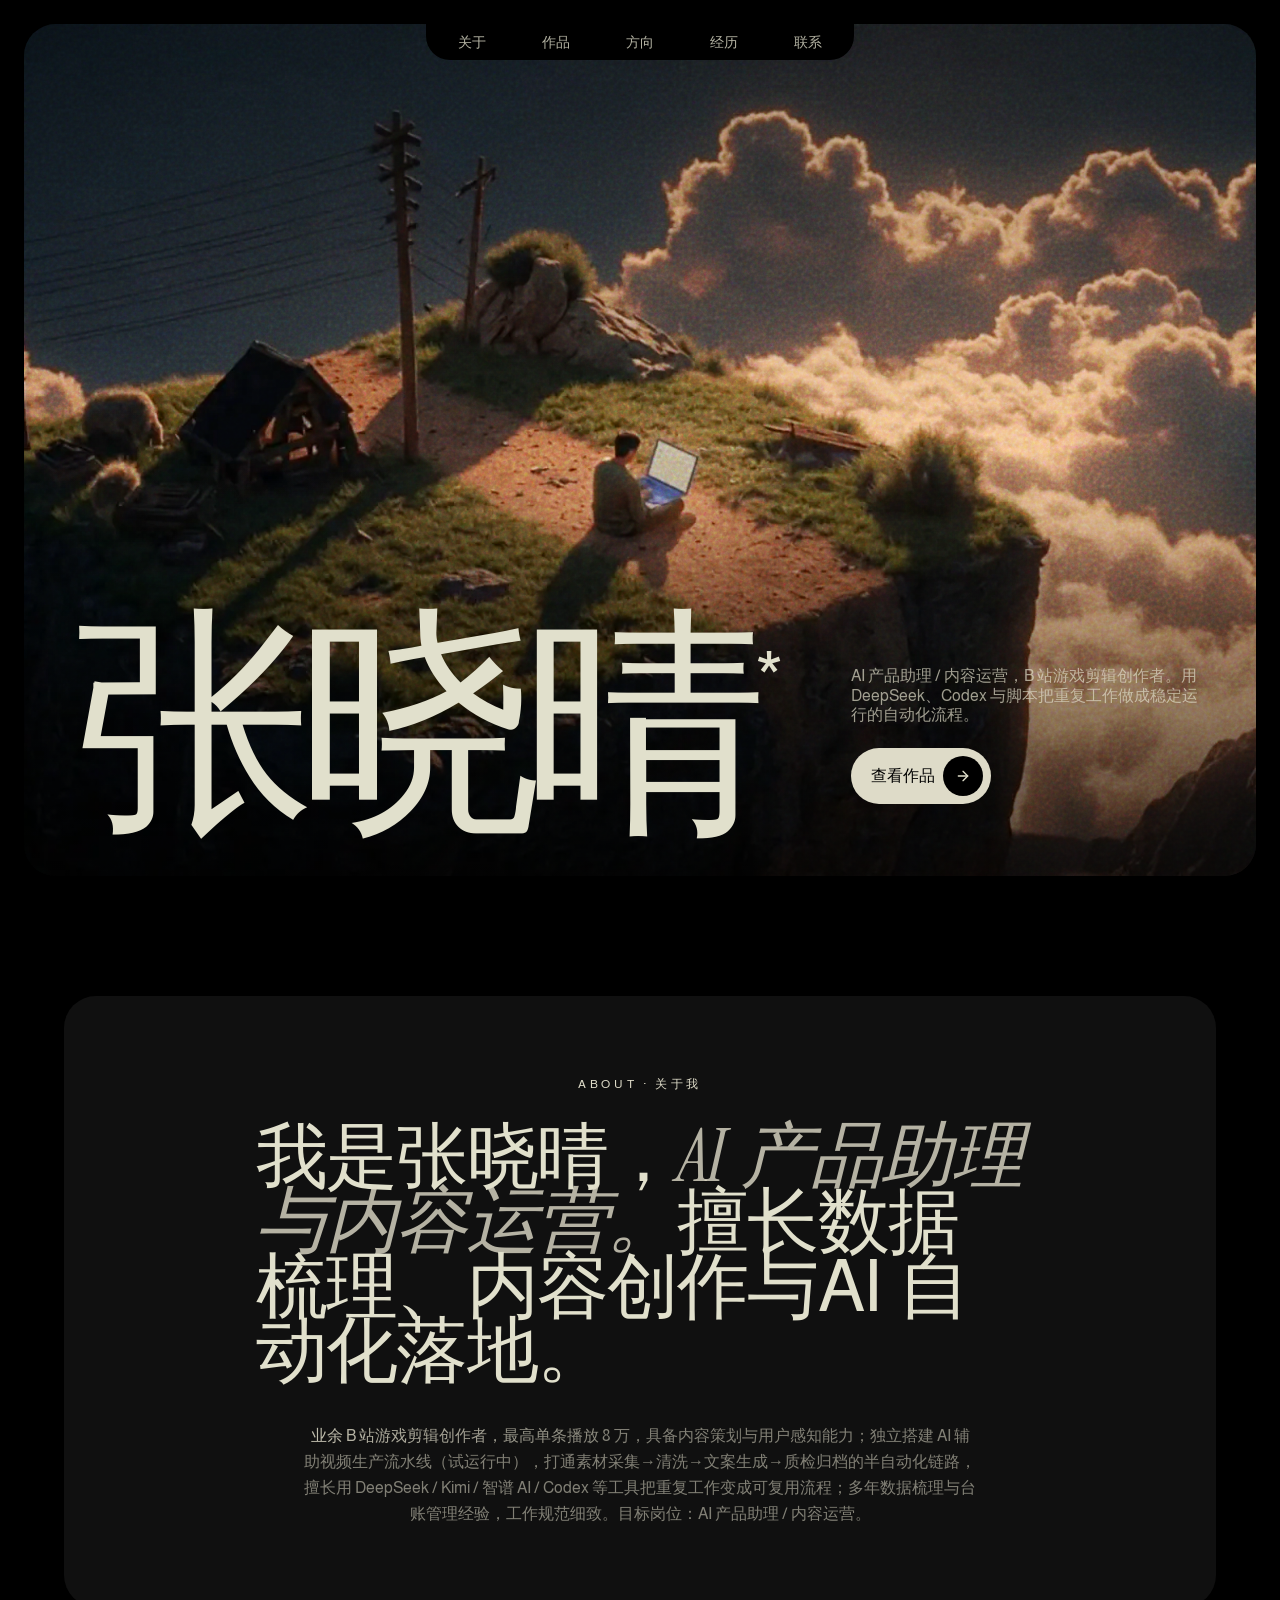
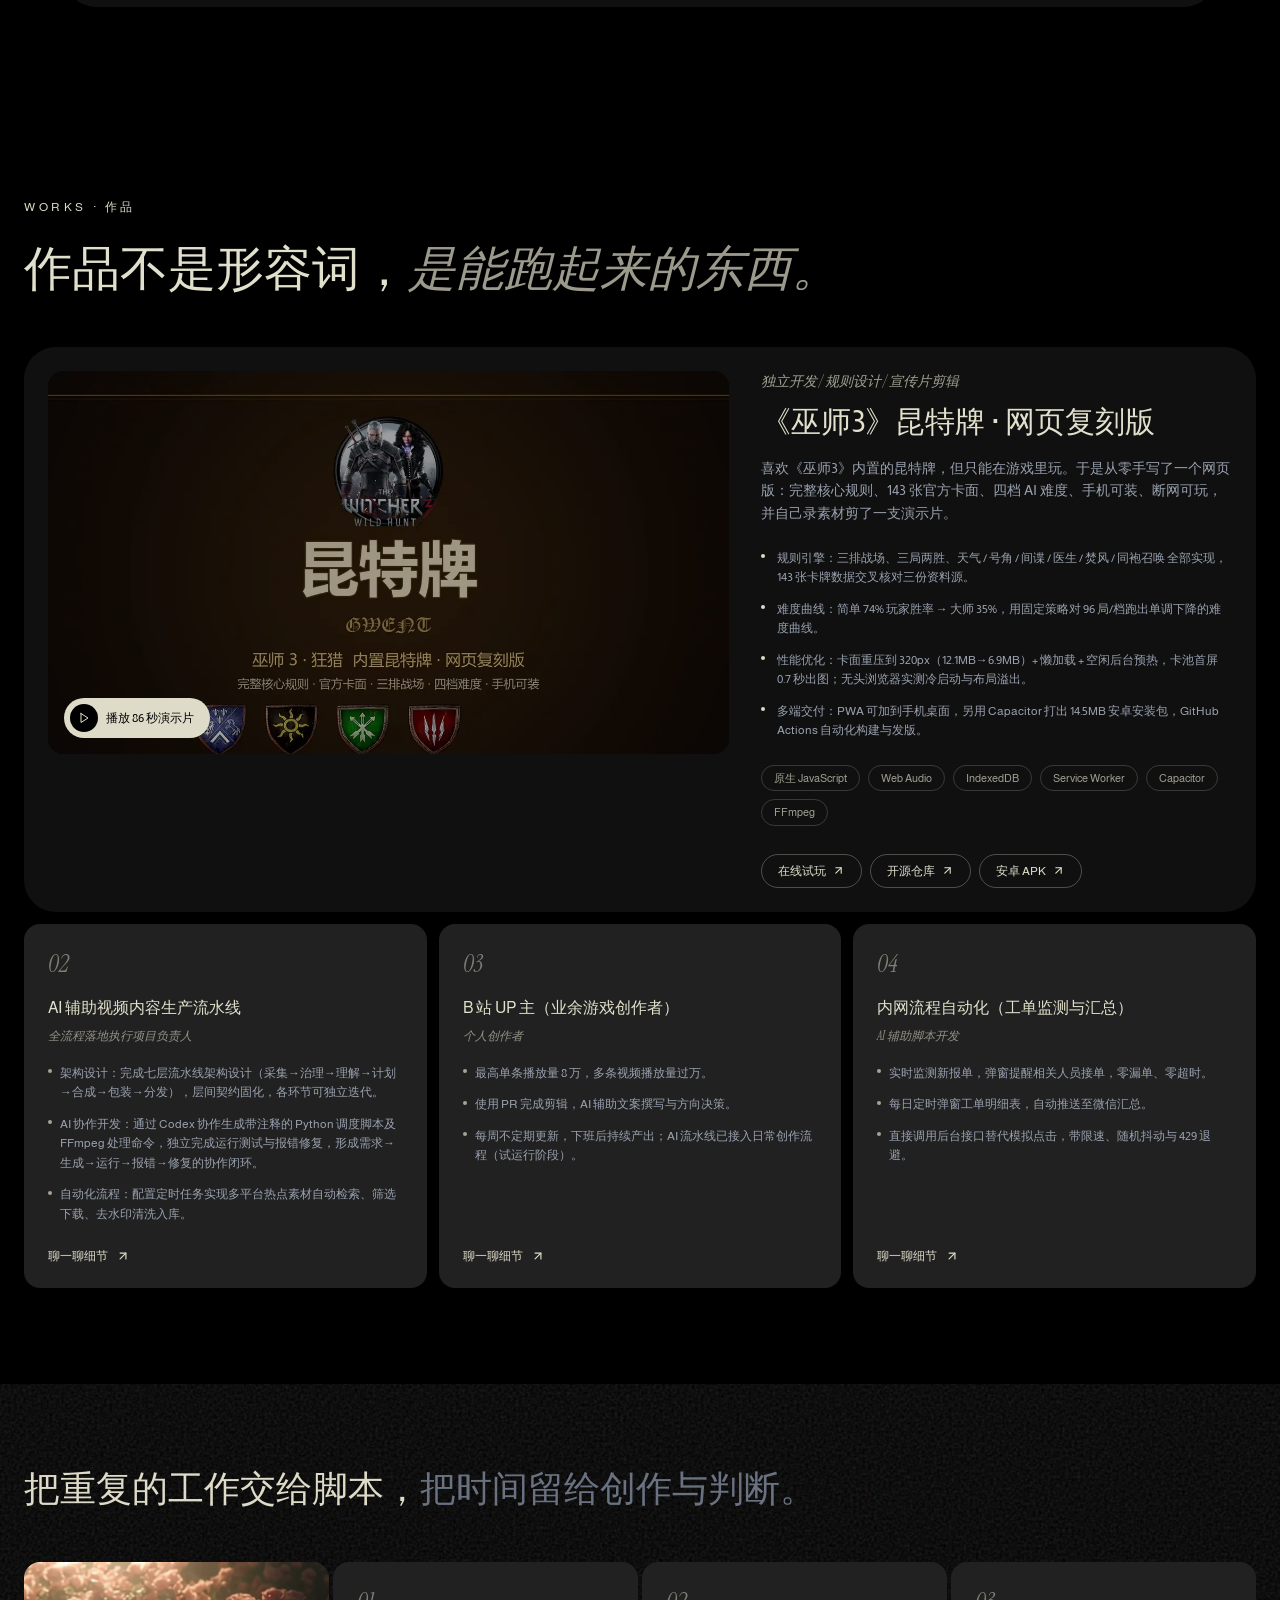
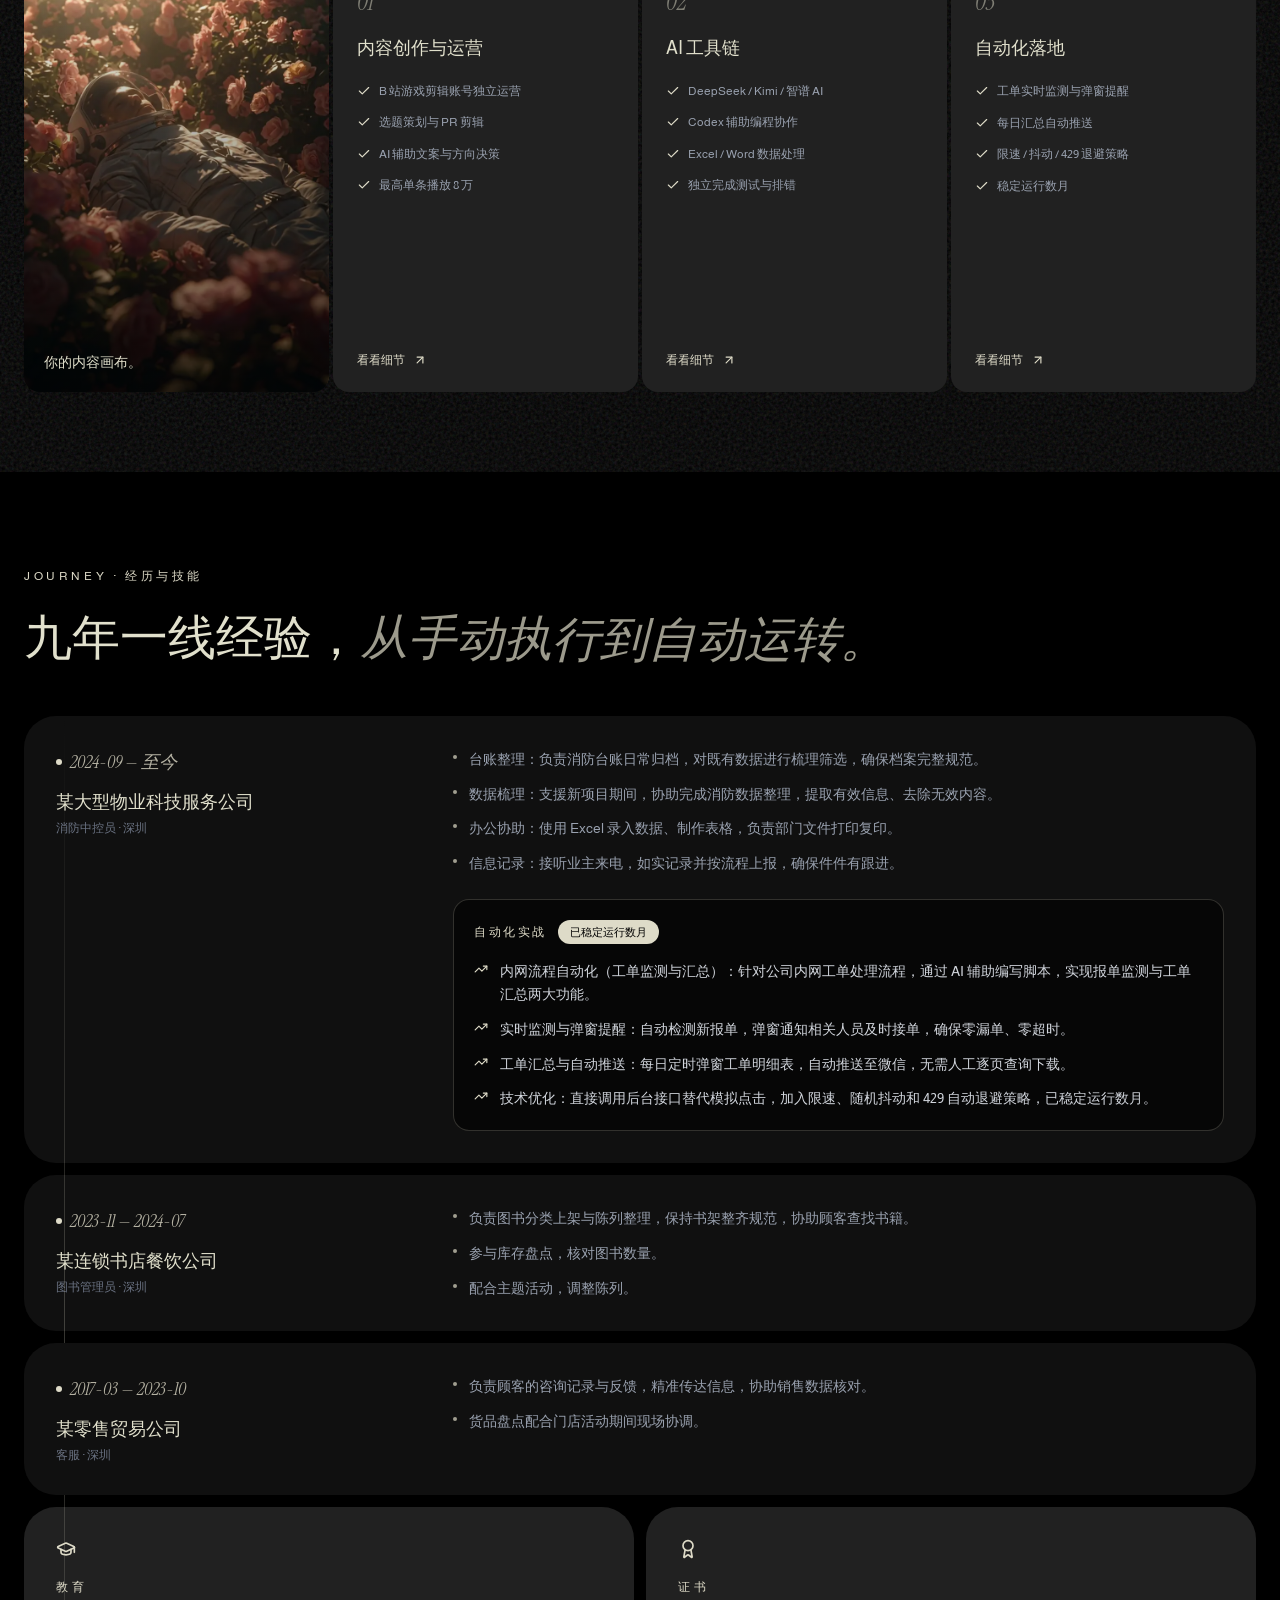
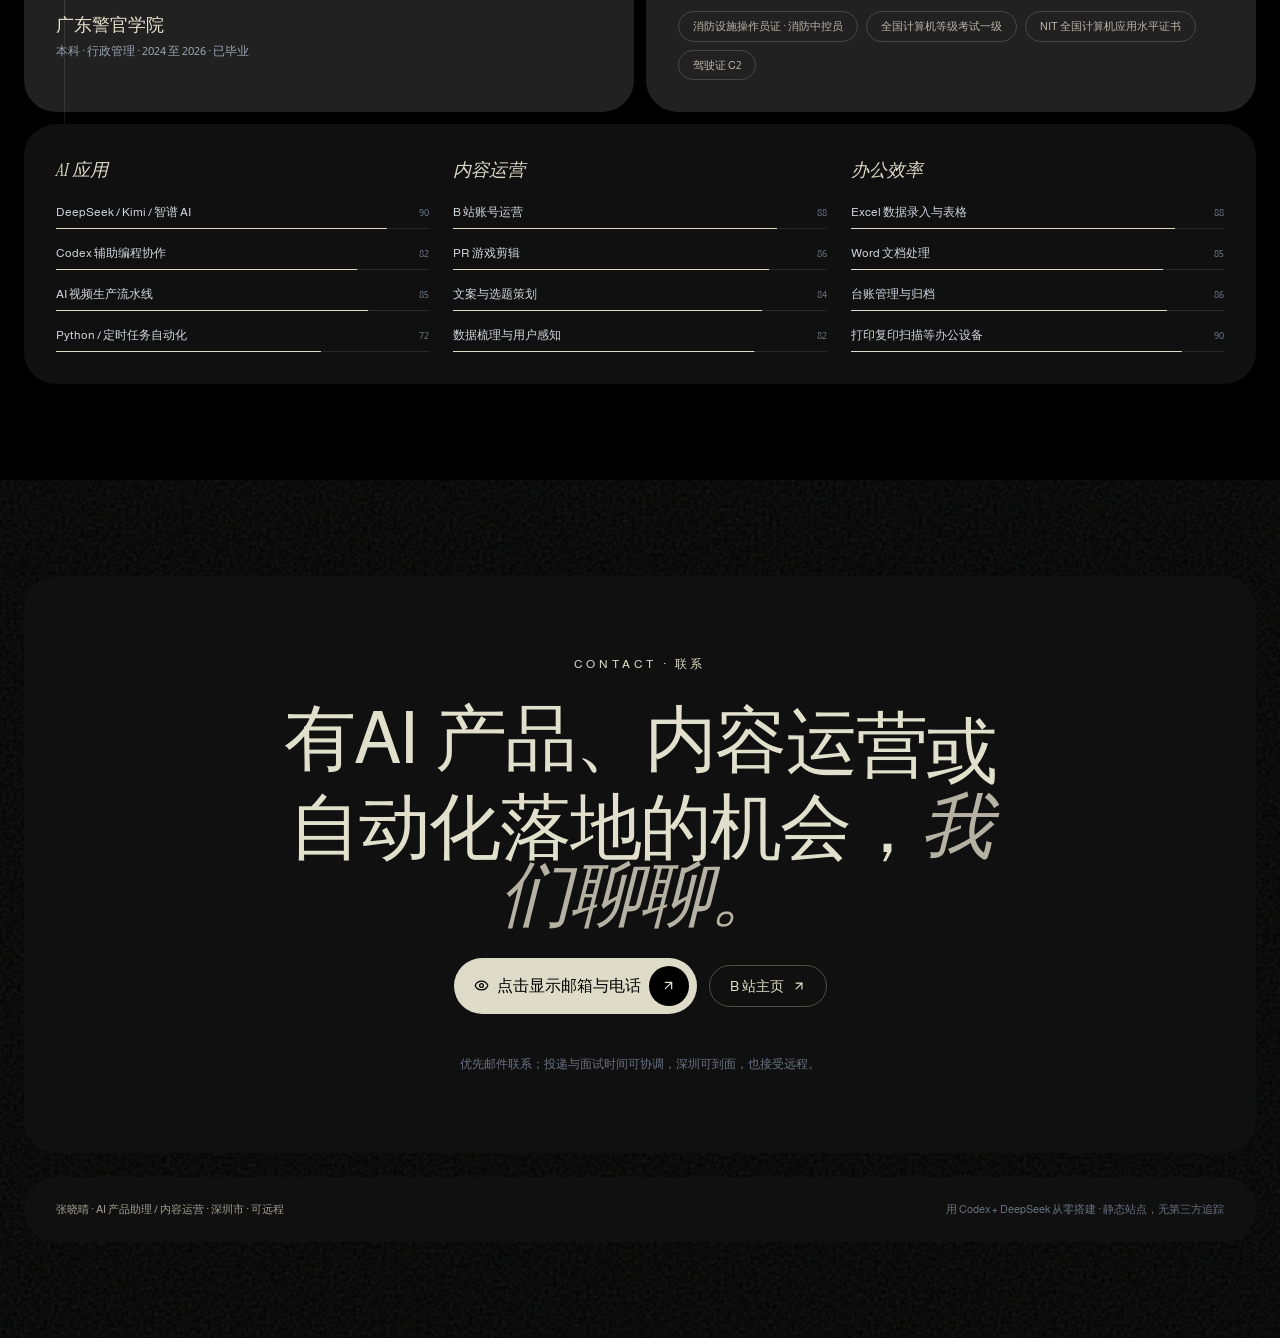
==== index.html @ 00dddd2b "根路径升级为 Prisma 电影感版：本地化压缩视频 + 无障碍与对比度修复（旧作品集版保留在 git 历史，预览版 v4/v5/v6 不变）" ====
<!doctype html>
<html lang="zh-CN">
  <head>
    <meta charset="UTF-8" />
    <meta name="viewport" content="width=device-width, initial-scale=1.0" />
    <title>张晓晴 · AI 产品助理 / 内容运营 · 动态简历</title>
    <meta
      name="description"
      content="张晓晴，AI 产品助理 / 内容运营，B 站游戏剪辑创作者，独立搭建 AI 辅助内容生产流水线，有内网工单自动化实战经验。"
    />
    <meta name="theme-color" content="#000000" />
    <link rel="icon" type="image/svg+xml" href="./favicon.svg" />
    <script type="module" crossorigin src="./assets/index-DIJLS6dx.js"></script>
    <link rel="stylesheet" crossorigin href="./assets/index-BYVFfTJw.css">
  </head>
  <body>
    <div id="root"></div>
  </body>
</html>
---- assets/index-BYVFfTJw.css ----
/*! tailwindcss v4.3.3 | MIT License | https://tailwindcss.com */
@layer properties{@supports (((-webkit-hyphens:none)) and (not (margin-trim:inline))) or ((-moz-orient:inline) and (not (color:rgb(from red r g b)))){*,:before,:after,::backdrop{--tw-translate-x:0;--tw-translate-y:0;--tw-translate-z:0;--tw-rotate-x:initial;--tw-rotate-y:initial;--tw-rotate-z:initial;--tw-skew-x:initial;--tw-skew-y:initial;--tw-space-y-reverse:0;--tw-border-style:solid;--tw-gradient-position:initial;--tw-gradient-from:#0000;--tw-gradient-via:#0000;--tw-gradient-to:#0000;--tw-gradient-stops:initial;--tw-gradient-via-stops:initial;--tw-gradient-from-position:0%;--tw-gradient-via-position:50%;--tw-gradient-to-position:100%;--tw-leading:initial;--tw-font-weight:initial;--tw-tracking:initial;--tw-shadow:0 0 #0000;--tw-shadow-color:initial;--tw-shadow-alpha:100%;--tw-inset-shadow:0 0 #0000;--tw-inset-shadow-color:initial;--tw-inset-shadow-alpha:100%;--tw-ring-color:initial;--tw-ring-shadow:0 0 #0000;--tw-inset-ring-color:initial;--tw-inset-ring-shadow:0 0 #0000;--tw-ring-inset:initial;--tw-ring-offset-width:0px;--tw-ring-offset-color:#fff;--tw-ring-offset-shadow:0 0 #0000;--tw-blur:initial;--tw-brightness:initial;--tw-contrast:initial;--tw-grayscale:initial;--tw-hue-rotate:initial;--tw-invert:initial;--tw-opacity:initial;--tw-saturate:initial;--tw-sepia:initial;--tw-drop-shadow:initial;--tw-drop-shadow-color:initial;--tw-drop-shadow-alpha:100%;--tw-drop-shadow-size:initial;--tw-backdrop-blur:initial;--tw-backdrop-brightness:initial;--tw-backdrop-contrast:initial;--tw-backdrop-grayscale:initial;--tw-backdrop-hue-rotate:initial;--tw-backdrop-invert:initial;--tw-backdrop-opacity:initial;--tw-backdrop-saturate:initial;--tw-backdrop-sepia:initial;--tw-duration:initial;--tw-ease:initial;--tw-scale-x:1;--tw-scale-y:1;--tw-scale-z:1}}}@layer theme{:root,:host{--font-sans:-apple-system, BlinkMacSystemFont, "Segoe UI", Roboto, "Helvetica Neue", "Noto Sans", Arial, sans-serif, "Apple Color Emoji", "Segoe UI Emoji", "Segoe UI Symbol", "Noto Color Emoji";--font-serif:ui-serif, Georgia, Cambria, "Times New Roman", Times, serif;--font-mono:ui-monospace, SFMono-Regular, Menlo, Monaco, Consolas, "Liberation Mono", "Courier New", monospace;--color-slate-900:oklch(20.8% .042 265.755);--color-gray-100:oklch(96.7% .003 264.542);--color-gray-200:oklch(92.8% .006 264.531);--color-gray-300:oklch(87.2% .01 258.338);--color-gray-400:oklch(70.7% .022 261.325);--color-gray-500:oklch(55.1% .027 264.364);--color-gray-600:oklch(44.6% .03 256.802);--color-gray-700:oklch(37.3% .034 259.733);--color-gray-900:oklch(21% .034 264.665);--color-black:#000;--color-white:#fff;--spacing:.25rem;--container-xs:20rem;--container-md:28rem;--container-xl:36rem;--container-2xl:42rem;--container-3xl:48rem;--container-4xl:56rem;--container-6xl:72rem;--container-7xl:80rem;--text-xs:.75rem;--text-xs--line-height:calc(1 / .75);--text-sm:.875rem;--text-sm--line-height:calc(1.25 / .875);--text-base:1rem;--text-base--line-height:calc(1.5 / 1);--text-lg:1.125rem;--text-lg--line-height:calc(1.75 / 1.125);--text-xl:1.25rem;--text-xl--line-height:calc(1.75 / 1.25);--text-2xl:1.5rem;--text-2xl--line-height:calc(2 / 1.5);--text-3xl:1.875rem;--text-3xl--line-height:calc(2.25 / 1.875);--text-4xl:2.25rem;--text-4xl--line-height:calc(2.5 / 2.25);--text-5xl:3rem;--text-5xl--line-height:1;--text-6xl:3.75rem;--text-6xl--line-height:1;--text-7xl:4.5rem;--text-7xl--line-height:1;--font-weight-normal:400;--font-weight-medium:500;--font-weight-semibold:600;--font-weight-bold:700;--tracking-tight:-.025em;--tracking-wide:.025em;--leading-tight:1.25;--leading-snug:1.375;--leading-relaxed:1.625;--radius-2xl:1rem;--radius-3xl:1.5rem;--ease-in:cubic-bezier(.4, 0, 1, 1);--ease-out:cubic-bezier(0, 0, .2, 1);--ease-in-out:cubic-bezier(.4, 0, .2, 1);--aspect-video:16 / 9;--default-transition-duration:.15s;--default-transition-timing-function:cubic-bezier(.4, 0, .2, 1);--default-font-family:var(--font-sans);--default-mono-font-family:var(--font-mono)}}@layer base{*,:after,:before,::backdrop{box-sizing:border-box;border:0 solid;margin:0;padding:0}::file-selector-button{box-sizing:border-box;border:0 solid;margin:0;padding:0}html,:host{-webkit-text-size-adjust:100%;tab-size:4;line-height:1.5;font-family:var(--default-font-family,-apple-system, BlinkMacSystemFont, "Segoe UI", Roboto, "Helvetica Neue", "Noto Sans", Arial, sans-serif, "Apple Color Emoji", "Segoe UI Emoji", "Segoe UI Symbol", "Noto Color Emoji");font-feature-settings:var(--default-font-feature-settings,normal);font-variation-settings:var(--default-font-variation-settings,normal);-webkit-tap-highlight-color:transparent}hr{height:0;color:inherit;border-top-width:1px}abbr:where([title]){-webkit-text-decoration:underline dotted;text-decoration:underline dotted}h1,h2,h3,h4,h5,h6{font-size:inherit;font-weight:inherit}a{color:inherit;-webkit-text-decoration:inherit;-webkit-text-decoration:inherit;-webkit-text-decoration:inherit;-webkit-text-decoration:inherit;text-decoration:inherit}b,strong{font-weight:bolder}code,kbd,samp,pre{font-family:var(--default-mono-font-family,ui-monospace, SFMono-Regular, Menlo, Monaco, Consolas, "Liberation Mono", "Courier New", monospace);font-feature-settings:var(--default-mono-font-feature-settings,normal);font-variation-settings:var(--default-mono-font-variation-settings,normal);font-size:1em}small{font-size:80%}sub,sup{vertical-align:baseline;font-size:75%;line-height:0;position:relative}sub{bottom:-.25em}sup{top:-.5em}table{text-indent:0;border-color:inherit;border-collapse:collapse}:-moz-focusring:where(:not(iframe)){outline:auto}progress{vertical-align:baseline}summary{display:list-item}ol,ul,menu{list-style:none}img,svg,video,canvas,audio,iframe,embed,object{vertical-align:middle;display:block}img,video{max-width:100%;height:auto}button,input,select,optgroup,textarea{font:inherit;font-feature-settings:inherit;font-variation-settings:inherit;letter-spacing:inherit;color:inherit;opacity:1;background-color:#0000;border-radius:0}::file-selector-button{font:inherit;font-feature-settings:inherit;font-variation-settings:inherit;letter-spacing:inherit;color:inherit;opacity:1;background-color:#0000;border-radius:0}:where(select:is([multiple],[size])) optgroup{font-weight:bolder}:where(select:is([multiple],[size])) optgroup option{padding-inline-start:20px}::file-selector-button{margin-inline-end:4px}::placeholder{opacity:1}@supports (not ((-webkit-appearance:-apple-pay-button))) or (contain-intrinsic-size:1px){::placeholder{color:currentColor}@supports (color:color-mix(in lab, red, red)){::placeholder{color:color-mix(in oklab, currentcolor 50%, transparent)}}}textarea{resize:vertical}::-webkit-search-decoration{-webkit-appearance:none}::-webkit-date-and-time-value{min-height:1lh;text-align:inherit}::-webkit-datetime-edit{display:inline-flex}::-webkit-datetime-edit-fields-wrapper{padding:0}::-webkit-datetime-edit{padding-block:0}::-webkit-datetime-edit-year-field{padding-block:0}::-webkit-datetime-edit-month-field{padding-block:0}::-webkit-datetime-edit-day-field{padding-block:0}::-webkit-datetime-edit-hour-field{padding-block:0}::-webkit-datetime-edit-minute-field{padding-block:0}::-webkit-datetime-edit-second-field{padding-block:0}::-webkit-datetime-edit-millisecond-field{padding-block:0}::-webkit-datetime-edit-meridiem-field{padding-block:0}::-webkit-calendar-picker-indicator{line-height:1}:-moz-ui-invalid{box-shadow:none}button,input:where([type=button],[type=reset],[type=submit]){appearance:button}::file-selector-button{appearance:button}::-webkit-inner-spin-button{height:auto}::-webkit-outer-spin-button{height:auto}[hidden]:where(:not([hidden=until-found])){display:none!important}}@layer components;@layer utilities{.pointer-events-none{pointer-events:none}.visible{visibility:visible}.sr-only{clip-path:inset(50%);white-space:nowrap;border-width:0;width:1px;height:1px;margin:-1px;padding:0;position:absolute;overflow:hidden}.absolute{position:absolute}.fixed{position:fixed}.relative{position:relative}.inset-0{inset:0}.inset-\[-12\%\]{inset:-12%}.top-0{top:0}.top-\[0\.35em\]{top:.35em}.-right-\[0\.22em\]{right:-.22em}.right-0{right:0}.bottom-0{bottom:0}.bottom-4{bottom:calc(var(--spacing) * 4)}.bottom-5{bottom:calc(var(--spacing) * 5)}.bottom-6{bottom:calc(var(--spacing) * 6)}.left-0{left:0}.left-1\/2{left:50%}.left-4{left:calc(var(--spacing) * 4)}.left-5{left:calc(var(--spacing) * 5)}.left-10{left:calc(var(--spacing) * 10)}.z-10{z-index:10}.z-20{z-index:20}.z-50{z-index:50}.mx-3{margin-inline:calc(var(--spacing) * 3)}.mx-auto{margin-inline:auto}.mt-0\.5{margin-top:calc(var(--spacing) * .5)}.mt-1{margin-top:var(--spacing)}.mt-2{margin-top:calc(var(--spacing) * 2)}.mt-3{margin-top:calc(var(--spacing) * 3)}.mt-4{margin-top:calc(var(--spacing) * 4)}.mt-5{margin-top:calc(var(--spacing) * 5)}.mt-6{margin-top:calc(var(--spacing) * 6)}.mt-7{margin-top:calc(var(--spacing) * 7)}.mt-8{margin-top:calc(var(--spacing) * 8)}.mt-10{margin-top:calc(var(--spacing) * 10)}.mt-12{margin-top:calc(var(--spacing) * 12)}.mt-16{margin-top:calc(var(--spacing) * 16)}.mt-\[0\.5em\]{margin-top:.5em}.mt-\[0\.45em\]{margin-top:.45em}.mt-auto{margin-top:auto}.mr-\[0\.24em\]{margin-right:.24em}.mb-3{margin-bottom:calc(var(--spacing) * 3)}.mb-5{margin-bottom:calc(var(--spacing) * 5)}.mb-6{margin-bottom:calc(var(--spacing) * 6)}.mb-8{margin-bottom:calc(var(--spacing) * 8)}.mb-10{margin-bottom:calc(var(--spacing) * 10)}.mb-12{margin-bottom:calc(var(--spacing) * 12)}.mb-16{margin-bottom:calc(var(--spacing) * 16)}.ml-0{margin-left:0}.block{display:block}.contents{display:contents}.flex{display:flex}.grid{display:grid}.hidden{display:none}.inline{display:inline}.inline-block{display:inline-block}.inline-flex{display:inline-flex}.aspect-\[3\/2\]{aspect-ratio:3/2}.aspect-\[329\/246\]{aspect-ratio:329/246}.aspect-\[438\/346\]{aspect-ratio:438/346}.aspect-square{aspect-ratio:1}.aspect-video{aspect-ratio:var(--aspect-video)}.h-1{height:var(--spacing)}.h-1\.5{height:calc(var(--spacing) * 1.5)}.h-5{height:calc(var(--spacing) * 5)}.h-6{height:calc(var(--spacing) * 6)}.h-7{height:calc(var(--spacing) * 7)}.h-9{height:calc(var(--spacing) * 9)}.h-\[20px\]{height:20px}.h-\[124\%\]{height:124%}.h-\[280px\]{height:280px}.h-full{height:100%}.h-px{height:1px}.h-screen{height:100vh}.min-h-\[280px\]{min-height:280px}.min-h-\[640px\]{min-height:640px}.min-h-screen{min-height:100vh}.w-1{width:var(--spacing)}.w-1\.5{width:calc(var(--spacing) * 1.5)}.w-5{width:calc(var(--spacing) * 5)}.w-6{width:calc(var(--spacing) * 6)}.w-7{width:calc(var(--spacing) * 7)}.w-9{width:calc(var(--spacing) * 9)}.w-\[124\%\]{width:124%}.w-fit{width:fit-content}.w-full{width:100%}.w-max{width:max-content}.w-px{width:1px}.max-w-2xl{max-width:var(--container-2xl)}.max-w-3xl{max-width:var(--container-3xl)}.max-w-4xl{max-width:var(--container-4xl)}.max-w-6xl{max-width:var(--container-6xl)}.max-w-7xl{max-width:var(--container-7xl)}.max-w-\[1200px\]{max-width:1200px}.max-w-\[1440px\]{max-width:1440px}.max-w-md{max-width:var(--container-md)}.max-w-xl{max-width:var(--container-xl)}.max-w-xs{max-width:var(--container-xs)}.shrink-0{flex-shrink:0}.-translate-x-1\/2{--tw-translate-x:calc(calc(1 / 2 * 100%) * -1);translate:var(--tw-translate-x) var(--tw-translate-y)}.-rotate-0{rotate:0deg}.-rotate-45{rotate:-45deg}.transform{transform:var(--tw-rotate-x,) var(--tw-rotate-y,) var(--tw-rotate-z,) var(--tw-skew-x,) var(--tw-skew-y,)}.cursor-pointer{cursor:pointer}.resize{resize:both}.grid-cols-1{grid-template-columns:repeat(1,minmax(0,1fr))}.flex-col{flex-direction:column}.flex-wrap{flex-wrap:wrap}.place-items-center{place-items:center}.items-baseline{align-items:baseline}.items-center{align-items:center}.items-end{align-items:flex-end}.items-start{align-items:flex-start}.justify-between{justify-content:space-between}.justify-center{justify-content:center}.justify-end{justify-content:flex-end}.gap-1{gap:var(--spacing)}.gap-1\.5{gap:calc(var(--spacing) * 1.5)}.gap-2{gap:calc(var(--spacing) * 2)}.gap-3{gap:calc(var(--spacing) * 3)}.gap-4{gap:calc(var(--spacing) * 4)}.gap-5{gap:calc(var(--spacing) * 5)}.gap-6{gap:calc(var(--spacing) * 6)}.gap-8{gap:calc(var(--spacing) * 8)}.gap-16{gap:calc(var(--spacing) * 16)}:where(.space-y-2>:not(:last-child)){--tw-space-y-reverse:0;margin-block-start:calc(calc(var(--spacing) * 2) * var(--tw-space-y-reverse));margin-block-end:calc(calc(var(--spacing) * 2) * calc(1 - var(--tw-space-y-reverse)))}:where(.space-y-3>:not(:last-child)){--tw-space-y-reverse:0;margin-block-start:calc(calc(var(--spacing) * 3) * var(--tw-space-y-reverse));margin-block-end:calc(calc(var(--spacing) * 3) * calc(1 - var(--tw-space-y-reverse)))}:where(.space-y-4>:not(:last-child)){--tw-space-y-reverse:0;margin-block-start:calc(calc(var(--spacing) * 4) * var(--tw-space-y-reverse));margin-block-end:calc(calc(var(--spacing) * 4) * calc(1 - var(--tw-space-y-reverse)))}.overflow-hidden{overflow:hidden}.rounded{border-radius:.25rem}.rounded-2xl{border-radius:var(--radius-2xl)}.rounded-\[2rem\]{border-radius:2rem}.rounded-\[4px\]{border-radius:4px}.rounded-\[40px\]{border-radius:40px}.rounded-full{border-radius:2147483647px}.rounded-b-2xl{border-bottom-right-radius:var(--radius-2xl);border-bottom-left-radius:var(--radius-2xl)}.border{border-style:var(--tw-border-style);border-width:1px}.border-t{border-top-style:var(--tw-border-style);border-top-width:1px}.border-\[\#DEDBC8\]\/20{border-color:oklab(88.8652% -.00426707 .0253293/.2)}.border-\[\#DEDBC8\]\/30{border-color:oklab(88.8652% -.00426707 .0253293/.3)}.border-gray-200{border-color:var(--color-gray-200)}.border-gray-300{border-color:var(--color-gray-300)}.bg-\[\#1a1d2e\]{background-color:#1a1d2e}.bg-\[\#6b6b6b\]{background-color:#6b6b6b}.bg-\[\#051A24\]{background-color:#051a24}.bg-\[\#101010\]{background-color:#101010}.bg-\[\#212121\]{background-color:#212121}.bg-\[\#DEDBC8\]{background-color:#dedbc8}.bg-\[\#DEDBC8\]\/70{background-color:oklab(88.8652% -.00426707 .0253293/.7)}.bg-\[\#EFEFEF\]{background-color:#efefef}.bg-\[\#F1F5F7\]{background-color:#f1f5f7}.bg-\[\#F5F5F5\]{background-color:#f5f5f5}.bg-\[\#F26522\]{background-color:#f26522}.bg-black{background-color:var(--color-black)}.bg-black\/35{background-color:#00000059}@supports (color:color-mix(in lab, red, red)){.bg-black\/35{background-color:color-mix(in oklab, var(--color-black) 35%, transparent)}}.bg-black\/60{background-color:#0009}@supports (color:color-mix(in lab, red, red)){.bg-black\/60{background-color:color-mix(in oklab, var(--color-black) 60%, transparent)}}.bg-gray-100{background-color:var(--color-gray-100)}.bg-gray-900{background-color:var(--color-gray-900)}.bg-white{background-color:var(--color-white)}.bg-white\/10{background-color:#ffffff1a}@supports (color:color-mix(in lab, red, red)){.bg-white\/10{background-color:color-mix(in oklab, var(--color-white) 10%, transparent)}}.bg-white\/90{background-color:#ffffffe6}@supports (color:color-mix(in lab, red, red)){.bg-white\/90{background-color:color-mix(in oklab, var(--color-white) 90%, transparent)}}.bg-gradient-to-b{--tw-gradient-position:to bottom in oklab;background-image:linear-gradient(var(--tw-gradient-stops))}.bg-gradient-to-t{--tw-gradient-position:to top in oklab;background-image:linear-gradient(var(--tw-gradient-stops))}.from-black\/30{--tw-gradient-from:#0000004d}@supports (color:color-mix(in lab, red, red)){.from-black\/30{--tw-gradient-from:color-mix(in oklab, var(--color-black) 30%, transparent)}}.from-black\/30{--tw-gradient-stops:var(--tw-gradient-via-stops,var(--tw-gradient-position), var(--tw-gradient-from) var(--tw-gradient-from-position), var(--tw-gradient-to) var(--tw-gradient-to-position))}.from-black\/70{--tw-gradient-from:#000000b3}@supports (color:color-mix(in lab, red, red)){.from-black\/70{--tw-gradient-from:color-mix(in oklab, var(--color-black) 70%, transparent)}}.from-black\/70{--tw-gradient-stops:var(--tw-gradient-via-stops,var(--tw-gradient-position), var(--tw-gradient-from) var(--tw-gradient-from-position), var(--tw-gradient-to) var(--tw-gradient-to-position))}.from-transparent{--tw-gradient-from:transparent;--tw-gradient-stops:var(--tw-gradient-via-stops,var(--tw-gradient-position), var(--tw-gradient-from) var(--tw-gradient-from-position), var(--tw-gradient-to) var(--tw-gradient-to-position))}.via-\[\#DEDBC8\]\/25{--tw-gradient-via:oklab(88.8652% -.00426707 .0253293/.25);--tw-gradient-via-stops:var(--tw-gradient-position), var(--tw-gradient-from) var(--tw-gradient-from-position), var(--tw-gradient-via) var(--tw-gradient-via-position), var(--tw-gradient-to) var(--tw-gradient-to-position);--tw-gradient-stops:var(--tw-gradient-via-stops)}.via-transparent{--tw-gradient-via:transparent;--tw-gradient-via-stops:var(--tw-gradient-position), var(--tw-gradient-from) var(--tw-gradient-from-position), var(--tw-gradient-via) var(--tw-gradient-via-position), var(--tw-gradient-to) var(--tw-gradient-to-position);--tw-gradient-stops:var(--tw-gradient-via-stops)}.to-black\/60{--tw-gradient-to:#0009}@supports (color:color-mix(in lab, red, red)){.to-black\/60{--tw-gradient-to:color-mix(in oklab, var(--color-black) 60%, transparent)}}.to-black\/60{--tw-gradient-stops:var(--tw-gradient-via-stops,var(--tw-gradient-position), var(--tw-gradient-from) var(--tw-gradient-from-position), var(--tw-gradient-to) var(--tw-gradient-to-position))}.to-transparent{--tw-gradient-to:transparent;--tw-gradient-stops:var(--tw-gradient-via-stops,var(--tw-gradient-position), var(--tw-gradient-from) var(--tw-gradient-from-position), var(--tw-gradient-to) var(--tw-gradient-to-position))}.object-cover{object-fit:cover}.p-2{padding:calc(var(--spacing) * 2)}.p-4{padding:calc(var(--spacing) * 4)}.p-5{padding:calc(var(--spacing) * 5)}.p-6{padding:calc(var(--spacing) * 6)}.p-\[5px\]{padding:5px}.\!px-5{padding-inline:calc(var(--spacing) * 5)!important}.px-1\.5{padding-inline:calc(var(--spacing) * 1.5)}.px-3{padding-inline:calc(var(--spacing) * 3)}.px-3\.5{padding-inline:calc(var(--spacing) * 3.5)}.px-4{padding-inline:calc(var(--spacing) * 4)}.px-5{padding-inline:calc(var(--spacing) * 5)}.px-6{padding-inline:calc(var(--spacing) * 6)}.px-8{padding-inline:calc(var(--spacing) * 8)}.\!py-2{padding-block:calc(var(--spacing) * 2)!important}.py-0\.5{padding-block:calc(var(--spacing) * .5)}.py-1{padding-block:var(--spacing)}.py-1\.5{padding-block:calc(var(--spacing) * 1.5)}.py-2{padding-block:calc(var(--spacing) * 2)}.py-2\.5{padding-block:calc(var(--spacing) * 2.5)}.py-4{padding-block:calc(var(--spacing) * 4)}.py-6{padding-block:calc(var(--spacing) * 6)}.py-12{padding-block:calc(var(--spacing) * 12)}.py-14{padding-block:calc(var(--spacing) * 14)}.py-16{padding-block:calc(var(--spacing) * 16)}.py-24{padding-block:calc(var(--spacing) * 24)}.pt-6{padding-top:calc(var(--spacing) * 6)}.pt-8{padding-top:calc(var(--spacing) * 8)}.pt-16{padding-top:calc(var(--spacing) * 16)}.pr-2{padding-right:calc(var(--spacing) * 2)}.pr-4{padding-right:calc(var(--spacing) * 4)}.pr-8{padding-right:calc(var(--spacing) * 8)}.pb-8{padding-bottom:calc(var(--spacing) * 8)}.pb-10{padding-bottom:calc(var(--spacing) * 10)}.pb-12{padding-bottom:calc(var(--spacing) * 12)}.pb-14{padding-bottom:calc(var(--spacing) * 14)}.pb-16{padding-bottom:calc(var(--spacing) * 16)}.pl-1\.5{padding-left:calc(var(--spacing) * 1.5)}.pl-2{padding-left:calc(var(--spacing) * 2)}.pl-5{padding-left:calc(var(--spacing) * 5)}.pl-8{padding-left:calc(var(--spacing) * 8)}.text-center{text-align:center}.text-left{text-align:left}.font-mono{font-family:var(--font-mono)}.font-serif{font-family:var(--font-serif)}.text-2xl{font-size:var(--text-2xl);line-height:var(--tw-leading,var(--text-2xl--line-height))}.text-3xl{font-size:var(--text-3xl);line-height:var(--tw-leading,var(--text-3xl--line-height))}.text-base{font-size:var(--text-base);line-height:var(--tw-leading,var(--text-base--line-height))}.text-lg{font-size:var(--text-lg);line-height:var(--tw-leading,var(--text-lg--line-height))}.text-sm{font-size:var(--text-sm);line-height:var(--tw-leading,var(--text-sm--line-height))}.text-xl{font-size:var(--text-xl);line-height:var(--tw-leading,var(--text-xl--line-height))}.text-xs{font-size:var(--text-xs);line-height:var(--tw-leading,var(--text-xs--line-height))}.text-\[0\.31em\]{font-size:.31em}.text-\[10px\]{font-size:10px}.text-\[11px\]{font-size:11px}.text-\[13px\]{font-size:13px}.text-\[15px\]{font-size:15px}.text-\[22px\]{font-size:22px}.text-\[26vw\]{font-size:26vw}.text-\[32px\]{font-size:32px}.text-\[48px\]{font-size:48px}.text-\[clamp\(1\.5rem\,4vw\,3\.2rem\)\]{font-size:clamp(1.5rem,4vw,3.2rem)}.text-\[clamp\(1\.75rem\,7vw\,4\.2rem\)\]{font-size:clamp(1.75rem,7vw,4.2rem)}.leading-\[0\.85\]{--tw-leading:.85;line-height:.85}.leading-\[0\.95\]{--tw-leading:.95;line-height:.95}.leading-\[1\.1\]{--tw-leading:1.1;line-height:1.1}.leading-\[1\.2\]{--tw-leading:1.2;line-height:1.2}.leading-\[1\.08\]{--tw-leading:1.08;line-height:1.08}.leading-\[1\.12\]{--tw-leading:1.12;line-height:1.12}.leading-\[1\.65\]{--tw-leading:1.65;line-height:1.65}.leading-\[20px\]{--tw-leading:20px;line-height:20px}.leading-relaxed{--tw-leading:var(--leading-relaxed);line-height:var(--leading-relaxed)}.leading-snug{--tw-leading:var(--leading-snug);line-height:var(--leading-snug)}.leading-tight{--tw-leading:var(--leading-tight);line-height:var(--leading-tight)}.font-bold{--tw-font-weight:var(--font-weight-bold);font-weight:var(--font-weight-bold)}.font-medium{--tw-font-weight:var(--font-weight-medium);font-weight:var(--font-weight-medium)}.font-normal{--tw-font-weight:var(--font-weight-normal);font-weight:var(--font-weight-normal)}.font-semibold{--tw-font-weight:var(--font-weight-semibold);font-weight:var(--font-weight-semibold)}.tracking-\[-0\.02em\]{--tw-tracking:-.02em;letter-spacing:-.02em}.tracking-\[-0\.03em\]{--tw-tracking:-.03em;letter-spacing:-.03em}.tracking-\[-0\.07em\]{--tw-tracking:-.07em;letter-spacing:-.07em}.tracking-\[0\.2em\]{--tw-tracking:.2em;letter-spacing:.2em}.tracking-\[0\.3em\]{--tw-tracking:.3em;letter-spacing:.3em}.tracking-tight{--tw-tracking:var(--tracking-tight);letter-spacing:var(--tracking-tight)}.tracking-wide{--tw-tracking:var(--tracking-wide);letter-spacing:var(--tracking-wide)}.whitespace-nowrap{white-space:nowrap}.text-\[\#0D212C\]{color:#0d212c}.text-\[\#051A24\]{color:#051a24}.text-\[\#051A24\]\/70{color:oklab(20.5994% -.0210589 -.0263572/.7)}.text-\[\#273C46\]{color:#273c46}.text-\[\#DEDBC8\]{color:#dedbc8}.text-\[\#DEDBC8\]\/50{color:oklab(88.8652% -.00426707 .0253293/.5)}.text-\[\#DEDBC8\]\/60{color:oklab(88.8652% -.00426707 .0253293/.6)}.text-\[\#DEDBC8\]\/70{color:oklab(88.8652% -.00426707 .0253293/.7)}.text-\[\#DEDBC8\]\/80{color:oklab(88.8652% -.00426707 .0253293/.8)}.text-\[\#E0EBF0\]{color:#e0ebf0}.text-\[\#E1E0CC\]{color:#e1e0cc}.text-\[\#E8704E\]{color:#e8704e}.text-\[\#F6FCFF\]{color:#f6fcff}.text-\[\#F26522\]{color:#f26522}.text-black{color:var(--color-black)}.text-gray-300{color:var(--color-gray-300)}.text-gray-400{color:var(--color-gray-400)}.text-gray-500{color:var(--color-gray-500)}.text-gray-600{color:var(--color-gray-600)}.text-gray-700{color:var(--color-gray-700)}.text-gray-900{color:var(--color-gray-900)}.text-slate-900{color:var(--color-slate-900)}.text-white{color:var(--color-white)}.uppercase{text-transform:uppercase}.italic{font-style:italic}.opacity-0{opacity:0}.opacity-\[0\.7\]{opacity:.7}.opacity-\[0\.12\]{opacity:.12}.opacity-\[0\.15\]{opacity:.15}.mix-blend-overlay{mix-blend-mode:overlay}.shadow-\[0_0_0_0\.5px_rgba\(0\,0\,0\,0\.05\)\,0_4px_30px_rgba\(0\,0\,0\,0\.12\)\]{--tw-shadow:0 0 0 .5px var(--tw-shadow-color,#0000000d), 0 4px 30px var(--tw-shadow-color,#0000001f);box-shadow:var(--tw-inset-shadow), var(--tw-inset-ring-shadow), var(--tw-ring-offset-shadow), var(--tw-ring-shadow), var(--tw-shadow)}.shadow-\[0_2px_8px_rgba\(0\,0\,0\,0\.06\)\]{--tw-shadow:0 2px 8px var(--tw-shadow-color,#0000000f);box-shadow:var(--tw-inset-shadow), var(--tw-inset-ring-shadow), var(--tw-ring-offset-shadow), var(--tw-ring-shadow), var(--tw-shadow)}.shadow-\[0_2px_8px_rgba\(0\,0\,0\,0\.08\)\]{--tw-shadow:0 2px 8px var(--tw-shadow-color,#00000014);box-shadow:var(--tw-inset-shadow), var(--tw-inset-ring-shadow), var(--tw-ring-offset-shadow), var(--tw-ring-shadow), var(--tw-shadow)}.shadow-\[0_4px_16px_rgba\(0\,0\,0\,0\.08\)\]{--tw-shadow:0 4px 16px var(--tw-shadow-color,#00000014);box-shadow:var(--tw-inset-shadow), var(--tw-inset-ring-shadow), var(--tw-ring-offset-shadow), var(--tw-ring-shadow), var(--tw-shadow)}.shadow-\[0_4px_40px_rgba\(0\,0\,0\,0\.06\)\]{--tw-shadow:0 4px 40px var(--tw-shadow-color,#0000000f);box-shadow:var(--tw-inset-shadow), var(--tw-inset-ring-shadow), var(--tw-ring-offset-shadow), var(--tw-ring-shadow), var(--tw-shadow)}.shadow-\[inset_0_2px_8px_rgba\(255\,255\,255\,0\.12\)\]{--tw-shadow:inset 0 2px 8px var(--tw-shadow-color,#ffffff1f);box-shadow:var(--tw-inset-shadow), var(--tw-inset-ring-shadow), var(--tw-ring-offset-shadow), var(--tw-ring-shadow), var(--tw-shadow)}.shadow-lg{--tw-shadow:0 10px 15px -3px var(--tw-shadow-color,#0000001a), 0 4px 6px -4px var(--tw-shadow-color,#0000001a);box-shadow:var(--tw-inset-shadow), var(--tw-inset-ring-shadow), var(--tw-ring-offset-shadow), var(--tw-ring-shadow), var(--tw-shadow)}.blur{--tw-blur:blur(8px);filter:var(--tw-blur,) var(--tw-brightness,) var(--tw-contrast,) var(--tw-grayscale,) var(--tw-hue-rotate,) var(--tw-invert,) var(--tw-saturate,) var(--tw-sepia,) var(--tw-drop-shadow,)}.blur-\[48px\]{--tw-blur:blur(48px);filter:var(--tw-blur,) var(--tw-brightness,) var(--tw-contrast,) var(--tw-grayscale,) var(--tw-hue-rotate,) var(--tw-invert,) var(--tw-saturate,) var(--tw-sepia,) var(--tw-drop-shadow,)}.drop-shadow{--tw-drop-shadow-size:drop-shadow(0 1px 2px var(--tw-drop-shadow-color,#0000001a)) drop-shadow(0 1px 1px var(--tw-drop-shadow-color,#0000000f));--tw-drop-shadow:drop-shadow(0 1px 2px #0000001a) drop-shadow(0 1px 1px #0000000f);filter:var(--tw-blur,) var(--tw-brightness,) var(--tw-contrast,) var(--tw-grayscale,) var(--tw-hue-rotate,) var(--tw-invert,) var(--tw-saturate,) var(--tw-sepia,) var(--tw-drop-shadow,)}.saturate-150{--tw-saturate:saturate(150%);filter:var(--tw-blur,) var(--tw-brightness,) var(--tw-contrast,) var(--tw-grayscale,) var(--tw-hue-rotate,) var(--tw-invert,) var(--tw-saturate,) var(--tw-sepia,) var(--tw-drop-shadow,)}.filter{filter:var(--tw-blur,) var(--tw-brightness,) var(--tw-contrast,) var(--tw-grayscale,) var(--tw-hue-rotate,) var(--tw-invert,) var(--tw-saturate,) var(--tw-sepia,) var(--tw-drop-shadow,)}.filter\!{filter:var(--tw-blur,) var(--tw-brightness,) var(--tw-contrast,) var(--tw-grayscale,) var(--tw-hue-rotate,) var(--tw-invert,) var(--tw-saturate,) var(--tw-sepia,) var(--tw-drop-shadow,)!important}.backdrop-blur{--tw-backdrop-blur:blur(8px);-webkit-backdrop-filter:var(--tw-backdrop-blur,) var(--tw-backdrop-brightness,) var(--tw-backdrop-contrast,) var(--tw-backdrop-grayscale,) var(--tw-backdrop-hue-rotate,) var(--tw-backdrop-invert,) var(--tw-backdrop-opacity,) var(--tw-backdrop-saturate,) var(--tw-backdrop-sepia,);backdrop-filter:var(--tw-backdrop-blur,) var(--tw-backdrop-brightness,) var(--tw-backdrop-contrast,) var(--tw-backdrop-grayscale,) var(--tw-backdrop-hue-rotate,) var(--tw-backdrop-invert,) var(--tw-backdrop-opacity,) var(--tw-backdrop-saturate,) var(--tw-backdrop-sepia,)}.transition{transition-property:color,background-color,border-color,outline-color,text-decoration-color,fill,stroke,--tw-gradient-from,--tw-gradient-via,--tw-gradient-to,opacity,box-shadow,transform,translate,scale,rotate,filter,-webkit-backdrop-filter,backdrop-filter,display,content-visibility,overlay,pointer-events;transition-timing-function:var(--tw-ease,var(--default-transition-timing-function));transition-duration:var(--tw-duration,var(--default-transition-duration))}.transition-all{transition-property:all;transition-timing-function:var(--tw-ease,var(--default-transition-timing-function));transition-duration:var(--tw-duration,var(--default-transition-duration))}.transition-colors{transition-property:color,background-color,border-color,outline-color,text-decoration-color,fill,stroke,--tw-gradient-from,--tw-gradient-via,--tw-gradient-to;transition-timing-function:var(--tw-ease,var(--default-transition-timing-function));transition-duration:var(--tw-duration,var(--default-transition-duration))}.transition-opacity{transition-property:opacity;transition-timing-function:var(--tw-ease,var(--default-transition-timing-function));transition-duration:var(--tw-duration,var(--default-transition-duration))}.transition-shadow{transition-property:box-shadow;transition-timing-function:var(--tw-ease,var(--default-transition-timing-function));transition-duration:var(--tw-duration,var(--default-transition-duration))}.transition-transform{transition-property:transform,translate,scale,rotate;transition-timing-function:var(--tw-ease,var(--default-transition-timing-function));transition-duration:var(--tw-duration,var(--default-transition-duration))}.delay-100{transition-delay:.1s}.duration-300{--tw-duration:.3s;transition-duration:.3s}.duration-700{--tw-duration:.7s;transition-duration:.7s}.ease-in{--tw-ease:var(--ease-in);transition-timing-function:var(--ease-in)}.ease-in-out{--tw-ease:var(--ease-in-out);transition-timing-function:var(--ease-in-out)}.ease-out{--tw-ease:var(--ease-out);transition-timing-function:var(--ease-out)}@media (hover:hover){.group-hover\:w-\[148px\]:is(:where(.group):hover *){width:148px}.group-hover\:w-\[168px\]:is(:where(.group):hover *){width:168px}.group-hover\:translate-x-0\.5:is(:where(.group):hover *){--tw-translate-x:calc(var(--spacing) * .5);translate:var(--tw-translate-x) var(--tw-translate-y)}.group-hover\:scale-110:is(:where(.group):hover *){--tw-scale-x:110%;--tw-scale-y:110%;--tw-scale-z:110%;scale:var(--tw-scale-x) var(--tw-scale-y)}.group-hover\:scale-\[1\.03\]:is(:where(.group):hover *){scale:1.03}.group-hover\:-rotate-45:is(:where(.group):hover *){rotate:-45deg}.group-hover\:rotate-0:is(:where(.group):hover *){rotate:0deg}.group-hover\:bg-black\/20:is(:where(.group):hover *){background-color:#0003}@supports (color:color-mix(in lab, red, red)){.group-hover\:bg-black\/20:is(:where(.group):hover *){background-color:color-mix(in oklab, var(--color-black) 20%, transparent)}}.group-hover\:opacity-100:is(:where(.group):hover *){opacity:1}.hover\:gap-3:hover{gap:calc(var(--spacing) * 3)}.hover\:bg-\[\#262626\]:hover{background-color:#262626}.hover\:bg-\[\#DEDBC8\]:hover{background-color:#dedbc8}.hover\:bg-\[\#e05a1a\]:hover{background-color:#e05a1a}.hover\:text-\[\#E1E0CC\]:hover{color:#e1e0cc}.hover\:text-black:hover{color:var(--color-black)}.hover\:text-gray-500:hover{color:var(--color-gray-500)}.hover\:opacity-70:hover{opacity:.7}.hover\:shadow-\[0_4px_16px_rgba\(0\,0\,0\,0\.12\)\]:hover{--tw-shadow:0 4px 16px var(--tw-shadow-color,#0000001f);box-shadow:var(--tw-inset-shadow), var(--tw-inset-ring-shadow), var(--tw-ring-offset-shadow), var(--tw-ring-shadow), var(--tw-shadow)}}@media (width>=40rem){.sm\:mt-12{margin-top:calc(var(--spacing) * 12)}.sm\:mt-14{margin-top:calc(var(--spacing) * 14)}.sm\:mb-8{margin-bottom:calc(var(--spacing) * 8)}.sm\:mb-14{margin-bottom:calc(var(--spacing) * 14)}.sm\:mb-16{margin-bottom:calc(var(--spacing) * 16)}.sm\:block{display:block}.sm\:hidden{display:none}.sm\:h-7{height:calc(var(--spacing) * 7)}.sm\:h-8{height:calc(var(--spacing) * 8)}.sm\:h-10{height:calc(var(--spacing) * 10)}.sm\:w-7{width:calc(var(--spacing) * 7)}.sm\:w-8{width:calc(var(--spacing) * 8)}.sm\:w-10{width:calc(var(--spacing) * 10)}.sm\:grid-cols-3{grid-template-columns:repeat(3,minmax(0,1fr))}.sm\:flex-row{flex-direction:row}.sm\:items-center{align-items:center}.sm\:justify-between{justify-content:space-between}.sm\:gap-2{gap:calc(var(--spacing) * 2)}.sm\:gap-5{gap:calc(var(--spacing) * 5)}.sm\:gap-6{gap:calc(var(--spacing) * 6)}.sm\:p-3{padding:calc(var(--spacing) * 3)}.sm\:p-8{padding:calc(var(--spacing) * 8)}.sm\:px-2{padding-inline:calc(var(--spacing) * 2)}.sm\:px-4{padding-inline:calc(var(--spacing) * 4)}.sm\:px-8{padding-inline:calc(var(--spacing) * 8)}.sm\:py-1\.5{padding-block:calc(var(--spacing) * 1.5)}.sm\:pt-20{padding-top:calc(var(--spacing) * 20)}.sm\:pb-16{padding-bottom:calc(var(--spacing) * 16)}.sm\:pl-6{padding-left:calc(var(--spacing) * 6)}.sm\:text-2xl{font-size:var(--text-2xl);line-height:var(--tw-leading,var(--text-2xl--line-height))}.sm\:text-3xl{font-size:var(--text-3xl);line-height:var(--tw-leading,var(--text-3xl--line-height))}.sm\:text-4xl{font-size:var(--text-4xl);line-height:var(--tw-leading,var(--text-4xl--line-height))}.sm\:text-base{font-size:var(--text-base);line-height:var(--tw-leading,var(--text-base--line-height))}.sm\:text-sm{font-size:var(--text-sm);line-height:var(--tw-leading,var(--text-sm--line-height))}.sm\:text-xs{font-size:var(--text-xs);line-height:var(--tw-leading,var(--text-xs--line-height))}.sm\:text-\[11px\]{font-size:11px}.sm\:text-\[13px\]{font-size:13px}.sm\:text-\[15px\]{font-size:15px}.sm\:text-\[24vw\]{font-size:24vw}.sm\:text-\[clamp\(2\.5rem\,5vw\,4\.2rem\)\]{font-size:clamp(2.5rem,5vw,4.2rem)}.sm\:leading-\[0\.9\]{--tw-leading:.9;line-height:.9}}@media (width>=48rem){.md\:mt-20{margin-top:calc(var(--spacing) * 20)}.md\:ml-28{margin-left:calc(var(--spacing) * 28)}.md\:flex{display:flex}.md\:hidden{display:none}.md\:h-6{height:calc(var(--spacing) * 6)}.md\:h-\[500px\]{height:500px}.md\:w-6{width:calc(var(--spacing) * 6)}.md\:grid-cols-2{grid-template-columns:repeat(2,minmax(0,1fr))}.md\:grid-cols-3{grid-template-columns:repeat(3,minmax(0,1fr))}.md\:grid-cols-\[1fr_2fr\]{grid-template-columns:1fr 2fr}.md\:flex-row{flex-direction:row}.md\:items-start{align-items:flex-start}.md\:justify-between{justify-content:space-between}.md\:gap-2{gap:calc(var(--spacing) * 2)}.md\:gap-12{gap:calc(var(--spacing) * 12)}.md\:gap-20{gap:calc(var(--spacing) * 20)}.md\:rounded-\[2rem\]{border-radius:2rem}.md\:rounded-b-3xl{border-bottom-right-radius:var(--radius-3xl);border-bottom-left-radius:var(--radius-3xl)}.md\:p-6{padding:calc(var(--spacing) * 6)}.md\:p-8{padding:calc(var(--spacing) * 8)}.md\:px-6{padding-inline:calc(var(--spacing) * 6)}.md\:px-8{padding-inline:calc(var(--spacing) * 8)}.md\:px-12{padding-inline:calc(var(--spacing) * 12)}.md\:py-20{padding-block:calc(var(--spacing) * 20)}.md\:py-24{padding-block:calc(var(--spacing) * 24)}.md\:py-36{padding-block:calc(var(--spacing) * 36)}.md\:pr-16{padding-right:calc(var(--spacing) * 16)}.md\:text-3xl{font-size:var(--text-3xl);line-height:var(--tw-leading,var(--text-3xl--line-height))}.md\:text-4xl{font-size:var(--text-4xl);line-height:var(--tw-leading,var(--text-4xl--line-height))}.md\:text-5xl{font-size:var(--text-5xl);line-height:var(--tw-leading,var(--text-5xl--line-height))}.md\:text-base{font-size:var(--text-base);line-height:var(--tw-leading,var(--text-base--line-height))}.md\:text-sm{font-size:var(--text-sm);line-height:var(--tw-leading,var(--text-sm--line-height))}.md\:text-\[22vw\]{font-size:22vw}.md\:text-\[40px\]{font-size:40px}.md\:text-\[64px\]{font-size:64px}}@media (width>=64rem){.lg\:col-span-4{grid-column:span 4/span 4}.lg\:col-span-5{grid-column:span 5/span 5}.lg\:col-span-7{grid-column:span 7/span 7}.lg\:col-span-8{grid-column:span 8/span 8}.lg\:col-start-1{grid-column-start:1}.lg\:col-start-2{grid-column-start:2}.lg\:col-start-3{grid-column-start:3}.lg\:mb-16{margin-bottom:calc(var(--spacing) * 16)}.lg\:mb-28{margin-bottom:calc(var(--spacing) * 28)}.lg\:block{display:block}.lg\:h-\[430px\]{height:430px}.lg\:h-full{height:100%}.lg\:grid-cols-2{grid-template-columns:repeat(2,minmax(0,1fr))}.lg\:grid-cols-4{grid-template-columns:repeat(4,minmax(0,1fr))}.lg\:grid-cols-12{grid-template-columns:repeat(12,minmax(0,1fr))}.lg\:grid-cols-\[26\%_1fr_48\%\]{grid-template-columns:26% 1fr 48%}.lg\:items-end{align-items:flex-end}.lg\:gap-1{gap:var(--spacing)}.lg\:gap-7{gap:calc(var(--spacing) * 7)}.lg\:gap-8{gap:calc(var(--spacing) * 8)}.lg\:gap-14{gap:calc(var(--spacing) * 14)}.lg\:p-12{padding:calc(var(--spacing) * 12)}.lg\:px-12{padding-inline:calc(var(--spacing) * 12)}.lg\:pt-28{padding-top:calc(var(--spacing) * 28)}.lg\:pt-32{padding-top:calc(var(--spacing) * 32)}.lg\:pb-6{padding-bottom:calc(var(--spacing) * 6)}.lg\:pb-20{padding-bottom:calc(var(--spacing) * 20)}.lg\:pb-24{padding-bottom:calc(var(--spacing) * 24)}.lg\:pb-28{padding-bottom:calc(var(--spacing) * 28)}.lg\:pl-2{padding-left:calc(var(--spacing) * 2)}.lg\:text-4xl{font-size:var(--text-4xl);line-height:var(--tw-leading,var(--text-4xl--line-height))}.lg\:text-5xl{font-size:var(--text-5xl);line-height:var(--tw-leading,var(--text-5xl--line-height))}.lg\:text-6xl{font-size:var(--text-6xl);line-height:var(--tw-leading,var(--text-6xl--line-height))}.lg\:text-base{font-size:var(--text-base);line-height:var(--tw-leading,var(--text-base--line-height))}.lg\:text-\[20vw\]{font-size:20vw}.lg\:text-\[44px\]{font-size:44px}.lg\:text-\[80px\]{font-size:80px}.lg\:whitespace-nowrap{white-space:nowrap}}@media (width>=80rem){.xl\:text-7xl{font-size:var(--text-7xl);line-height:var(--tw-leading,var(--text-7xl--line-height))}.xl\:text-\[19vw\]{font-size:19vw}}}@font-face{font-family:Almarai;font-style:normal;font-display:swap;font-weight:300;src:url(./almarai-latin-300-normal-D2L8TtII.woff2)format("woff2"),url(./almarai-latin-300-normal-CcpAOBTk.woff)format("woff")}@font-face{font-family:Almarai;font-style:normal;font-display:swap;font-weight:400;src:url(./almarai-latin-400-normal-vHk6bQw7.woff2)format("woff2"),url(./almarai-latin-400-normal-nk-oBp0x.woff)format("woff")}@font-face{font-family:Almarai;font-style:normal;font-display:swap;font-weight:700;src:url(./almarai-latin-700-normal-CmEa8QLc.woff2)format("woff2"),url(./almarai-latin-700-normal-Bw55lGft.woff)format("woff")}@font-face{font-family:Almarai;font-style:normal;font-display:swap;font-weight:800;src:url(./almarai-latin-800-normal-B6zOSGTD.woff2)format("woff2"),url(./almarai-latin-800-normal-LcFWNW6i.woff)format("woff")}@font-face{font-family:Instrument Serif;font-style:italic;font-display:swap;font-weight:400;src:url(./instrument-serif-latin-ext-400-italic-C9HzH3YL.woff2)format("woff2"),url(./instrument-serif-latin-ext-400-italic-D7-lnxEk.woff)format("woff");unicode-range:U+100-2BA,U+2BD-2C5,U+2C7-2CC,U+2CE-2D7,U+2DD-2FF,U+304,U+308,U+329,U+1D00-1DBF,U+1E00-1E9F,U+1EF2-1EFF,U+2020,U+20A0-20AB,U+20AD-20C0,U+2113,U+2C60-2C7F,U+A720-A7FF}@font-face{font-family:Instrument Serif;font-style:italic;font-display:swap;font-weight:400;src:url(./instrument-serif-latin-400-italic-DKMiL14s.woff2)format("woff2"),url(./instrument-serif-latin-400-italic-u__WvvIK.woff)format("woff");unicode-range:U+??,U+131,U+152-153,U+2BB-2BC,U+2C6,U+2DA,U+2DC,U+304,U+308,U+329,U+2000-206F,U+20AC,U+2122,U+2191,U+2193,U+2212,U+2215,U+FEFF,U+FFFD}:root{--primary:#dedbc8;--primary-soft:#e1e0cc}html,body,#root{height:100%}body{color:var(--primary-soft);-webkit-font-smoothing:antialiased;-moz-osx-font-smoothing:grayscale;background:#000;margin:0;font-family:Almarai,-apple-system,BlinkMacSystemFont,Segoe UI,PingFang SC,Microsoft YaHei,sans-serif}.font-serif{font-family:Instrument Serif,serif;font-style:italic}::selection{background:var(--primary);color:#000}.noise-overlay{background-image:url("data:image/svg+xml,%3Csvg viewBox='0 0 256 256' xmlns='http://www.w3.org/2000/svg'%3E%3Cfilter id='n'%3E%3CfeTurbulence type='fractalNoise' baseFrequency='0.85' numOctaves='3' stitchTiles='stitch'/%3E%3C/filter%3E%3Crect width='100%25' height='100%25' filter='url(%23n)'/%3E%3C/svg%3E")}.bg-noise{background-image:url("data:image/svg+xml,%3Csvg viewBox='0 0 256 256' xmlns='http://www.w3.org/2000/svg'%3E%3Cfilter id='n'%3E%3CfeTurbulence type='fractalNoise' baseFrequency='0.9' numOctaves='4' stitchTiles='stitch'/%3E%3C/filter%3E%3Crect width='100%25' height='100%25' filter='url(%23n)'/%3E%3C/svg%3E")}@media (prefers-reduced-motion:reduce){*,:before,:after{transition-duration:.01ms!important;animation-duration:.01ms!important}}@property --tw-translate-x{syntax:"*";inherits:false;initial-value:0}@property --tw-translate-y{syntax:"*";inherits:false;initial-value:0}@property --tw-translate-z{syntax:"*";inherits:false;initial-value:0}@property --tw-rotate-x{syntax:"*";inherits:false}@property --tw-rotate-y{syntax:"*";inherits:false}@property --tw-rotate-z{syntax:"*";inherits:false}@property --tw-skew-x{syntax:"*";inherits:false}@property --tw-skew-y{syntax:"*";inherits:false}@property --tw-space-y-reverse{syntax:"*";inherits:false;initial-value:0}@property --tw-border-style{syntax:"*";inherits:false;initial-value:solid}@property --tw-gradient-position{syntax:"*";inherits:false}@property --tw-gradient-from{syntax:"<color>";inherits:false;initial-value:#0000}@property --tw-gradient-via{syntax:"<color>";inherits:false;initial-value:#0000}@property --tw-gradient-to{syntax:"<color>";inherits:false;initial-value:#0000}@property --tw-gradient-stops{syntax:"*";inherits:false}@property --tw-gradient-via-stops{syntax:"*";inherits:false}@property --tw-gradient-from-position{syntax:"<length-percentage>";inherits:false;initial-value:0%}@property --tw-gradient-via-position{syntax:"<length-percentage>";inherits:false;initial-value:50%}@property --tw-gradient-to-position{syntax:"<length-percentage>";inherits:false;initial-value:100%}@property --tw-leading{syntax:"*";inherits:false}@property --tw-font-weight{syntax:"*";inherits:false}@property --tw-tracking{syntax:"*";inherits:false}@property --tw-shadow{syntax:"*";inherits:false;initial-value:0 0 #0000}@property --tw-shadow-color{syntax:"*";inherits:false}@property --tw-shadow-alpha{syntax:"<percentage>";inherits:false;initial-value:100%}@property --tw-inset-shadow{syntax:"*";inherits:false;initial-value:0 0 #0000}@property --tw-inset-shadow-color{syntax:"*";inherits:false}@property --tw-inset-shadow-alpha{syntax:"<percentage>";inherits:false;initial-value:100%}@property --tw-ring-color{syntax:"*";inherits:false}@property --tw-ring-shadow{syntax:"*";inherits:false;initial-value:0 0 #0000}@property --tw-inset-ring-color{syntax:"*";inherits:false}@property --tw-inset-ring-shadow{syntax:"*";inherits:false;initial-value:0 0 #0000}@property --tw-ring-inset{syntax:"*";inherits:false}@property --tw-ring-offset-width{syntax:"<length>";inherits:false;initial-value:0}@property --tw-ring-offset-color{syntax:"*";inherits:false;initial-value:#fff}@property --tw-ring-offset-shadow{syntax:"*";inherits:false;initial-value:0 0 #0000}@property --tw-blur{syntax:"*";inherits:false}@property --tw-brightness{syntax:"*";inherits:false}@property --tw-contrast{syntax:"*";inherits:false}@property --tw-grayscale{syntax:"*";inherits:false}@property --tw-hue-rotate{syntax:"*";inherits:false}@property --tw-invert{syntax:"*";inherits:false}@property --tw-opacity{syntax:"*";inherits:false}@property --tw-saturate{syntax:"*";inherits:false}@property --tw-sepia{syntax:"*";inherits:false}@property --tw-drop-shadow{syntax:"*";inherits:false}@property --tw-drop-shadow-color{syntax:"*";inherits:false}@property --tw-drop-shadow-alpha{syntax:"<percentage>";inherits:false;initial-value:100%}@property --tw-drop-shadow-size{syntax:"*";inherits:false}@property --tw-backdrop-blur{syntax:"*";inherits:false}@property --tw-backdrop-brightness{syntax:"*";inherits:false}@property --tw-backdrop-contrast{syntax:"*";inherits:false}@property --tw-backdrop-grayscale{syntax:"*";inherits:false}@property --tw-backdrop-hue-rotate{syntax:"*";inherits:false}@property --tw-backdrop-invert{syntax:"*";inherits:false}@property --tw-backdrop-opacity{syntax:"*";inherits:false}@property --tw-backdrop-saturate{syntax:"*";inherits:false}@property --tw-backdrop-sepia{syntax:"*";inherits:false}@property --tw-duration{syntax:"*";inherits:false}@property --tw-ease{syntax:"*";inherits:false}@property --tw-scale-x{syntax:"*";inherits:false;initial-value:1}@property --tw-scale-y{syntax:"*";inherits:false;initial-value:1}@property --tw-scale-z{syntax:"*";inherits:false;initial-value:1}
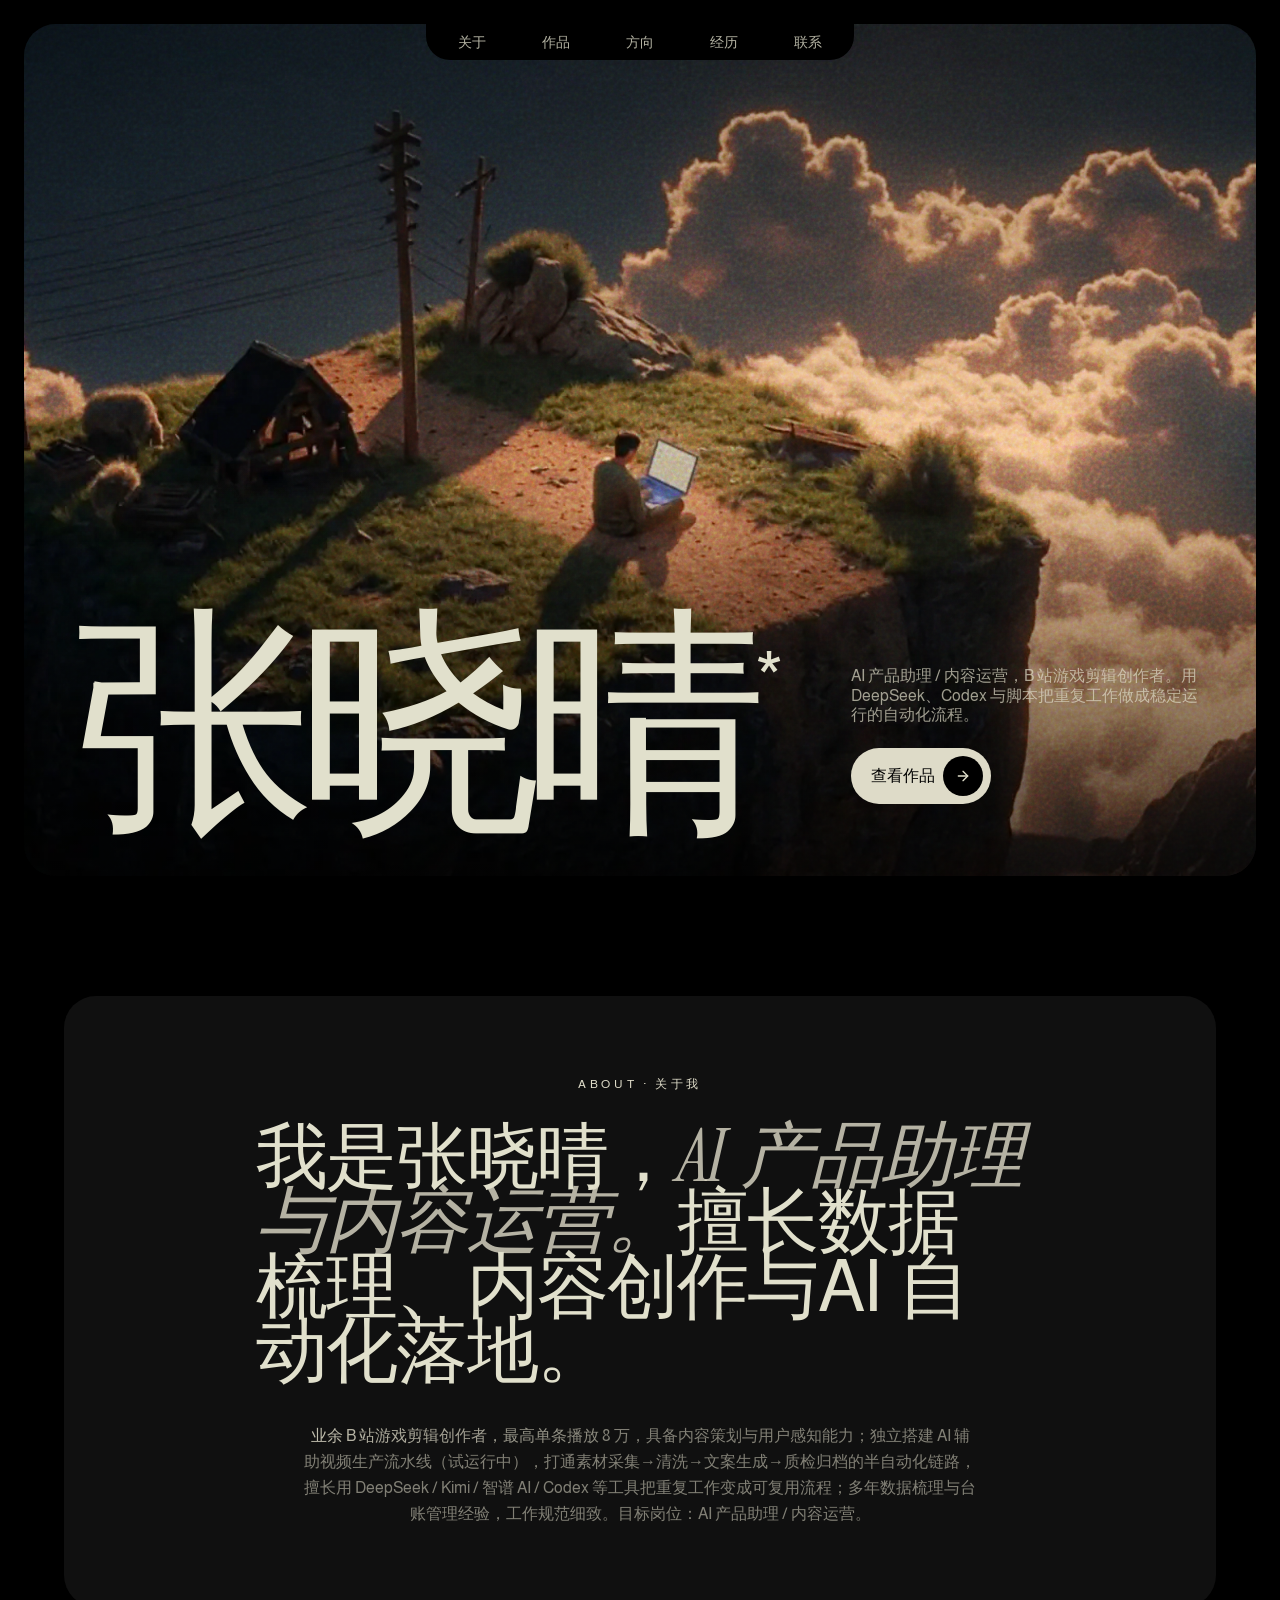
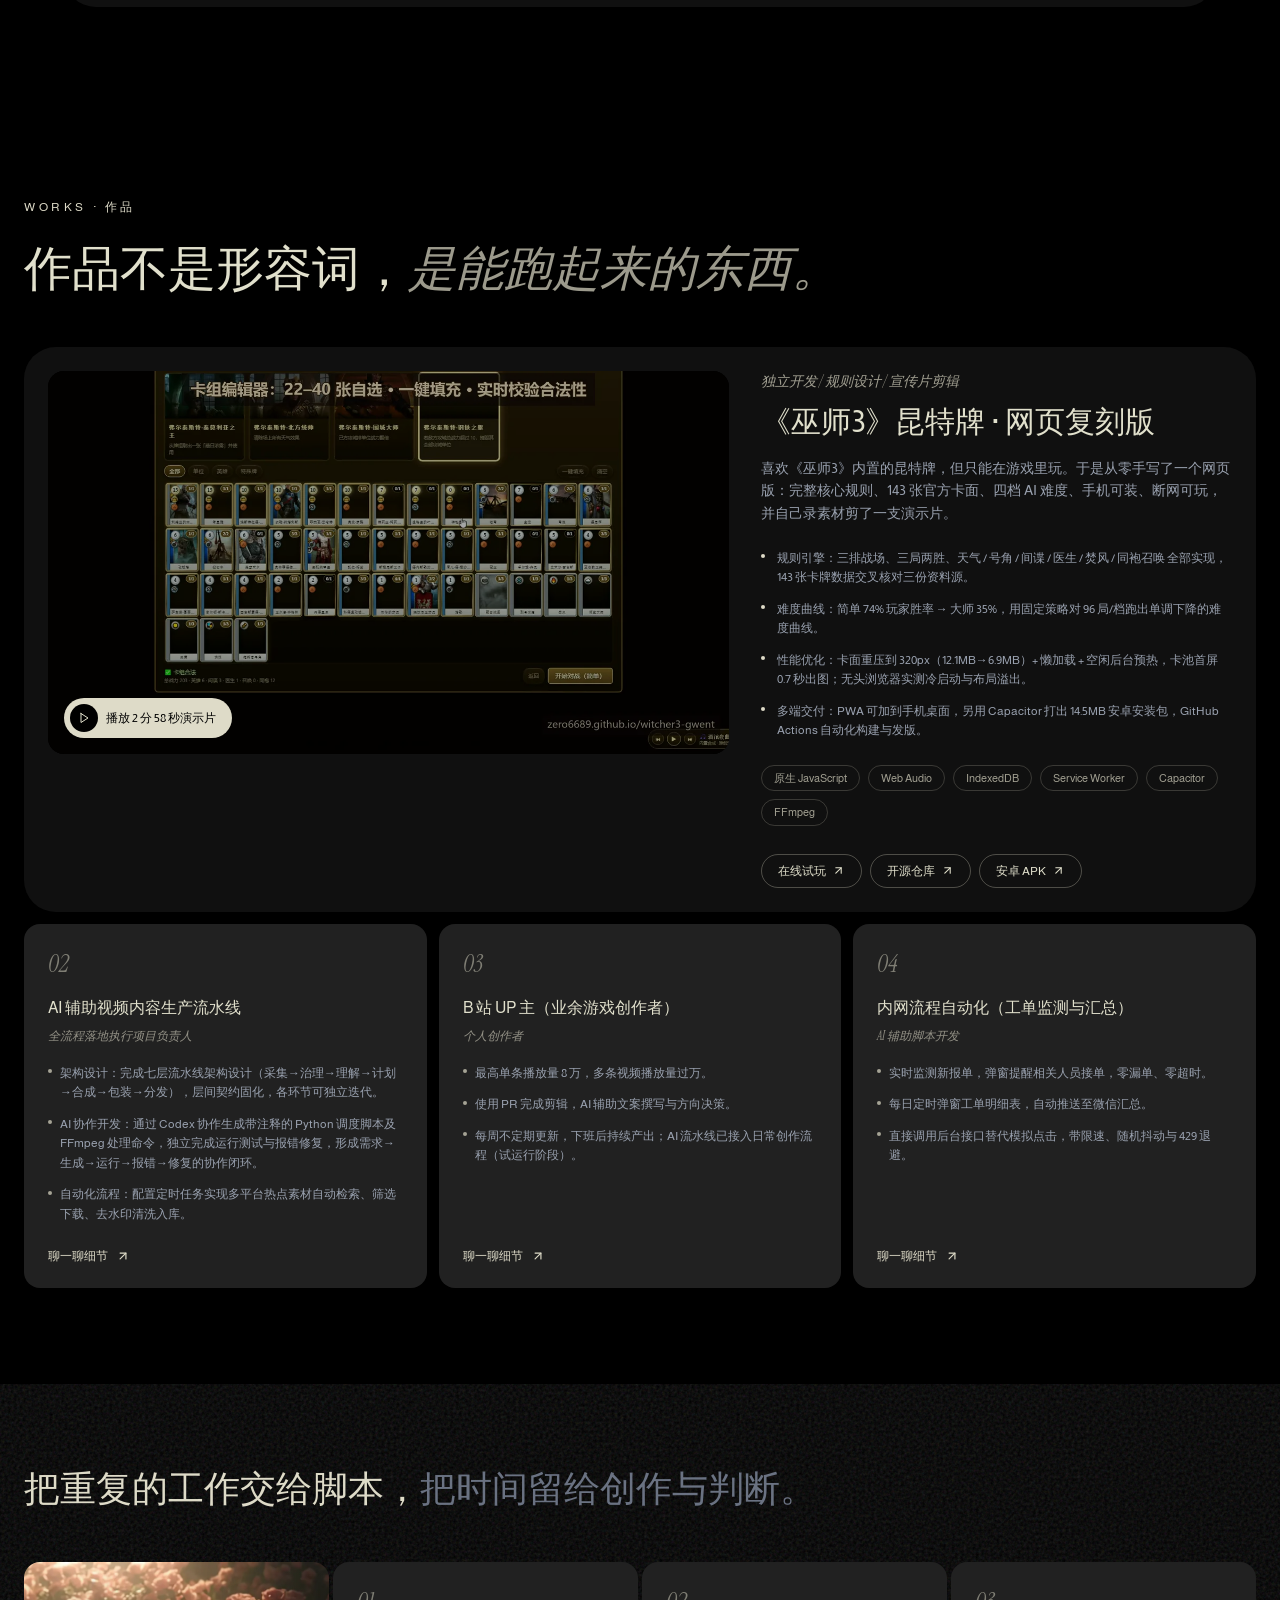
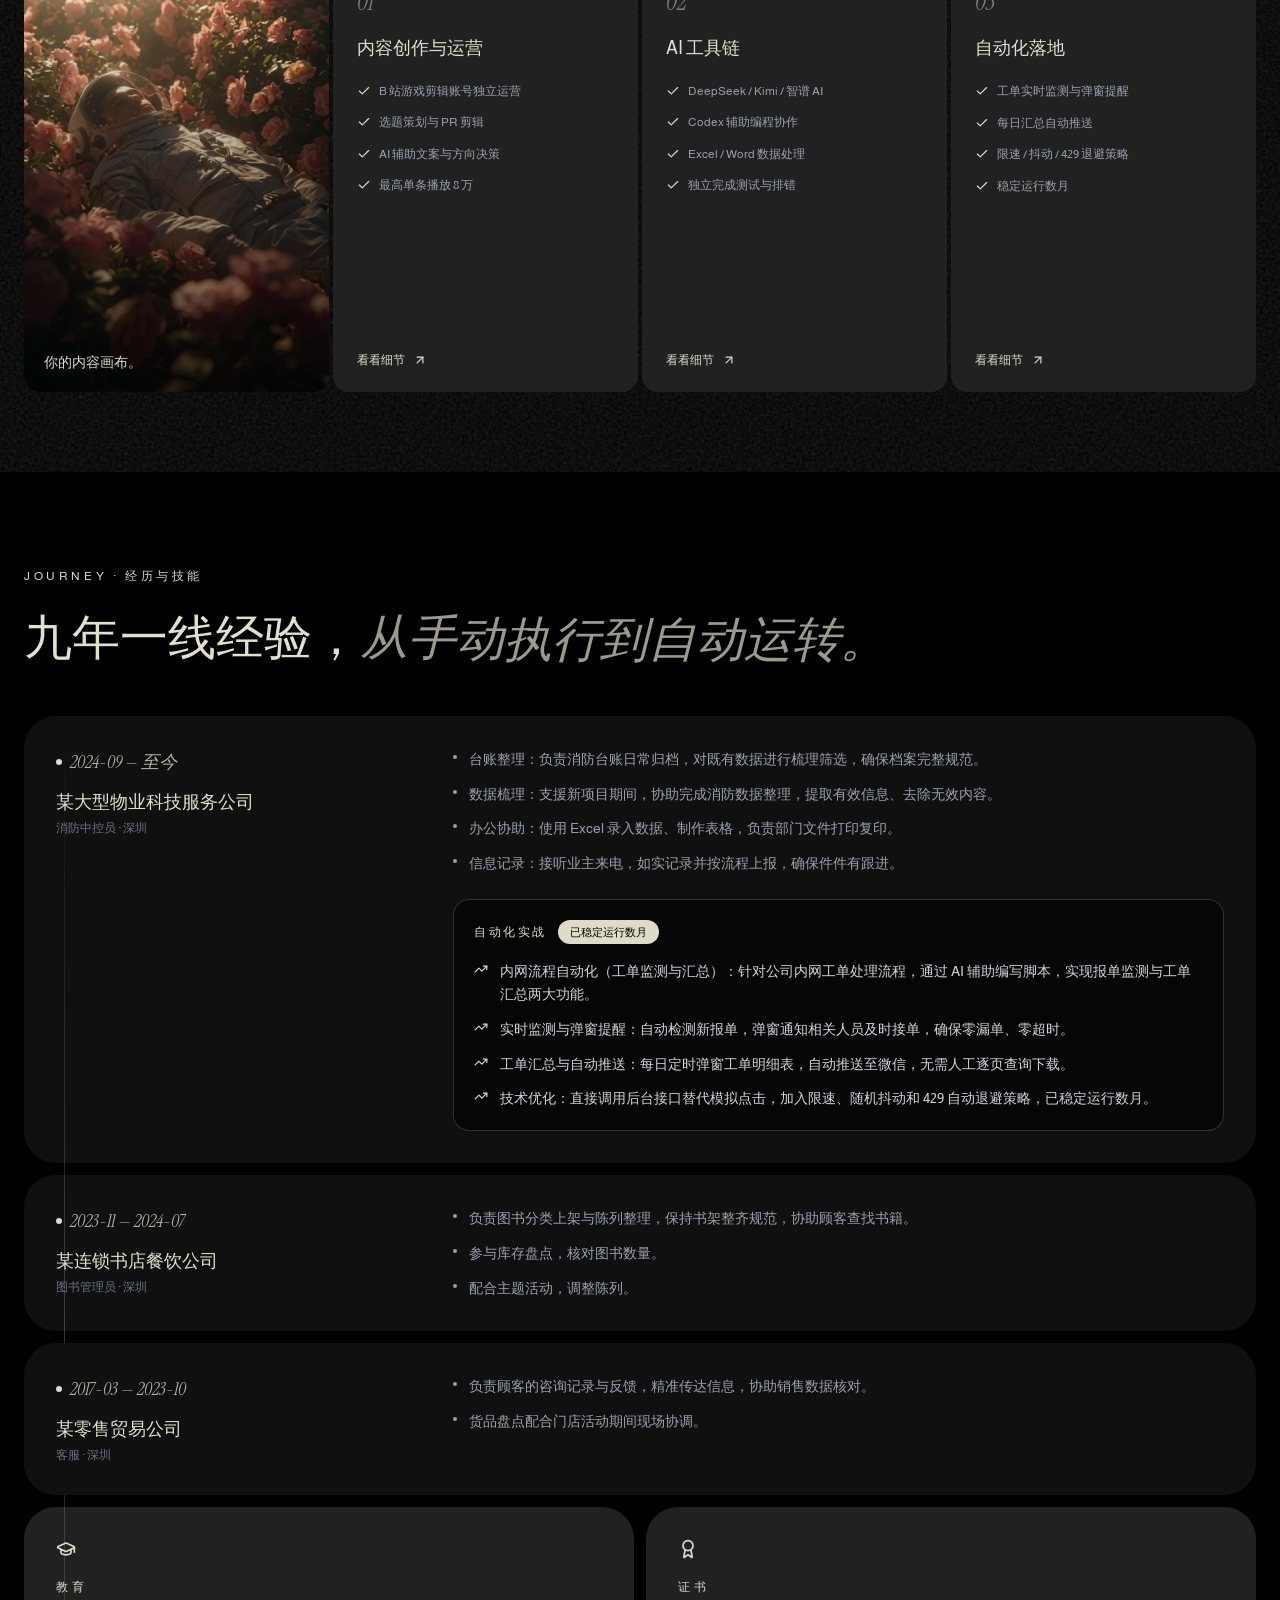
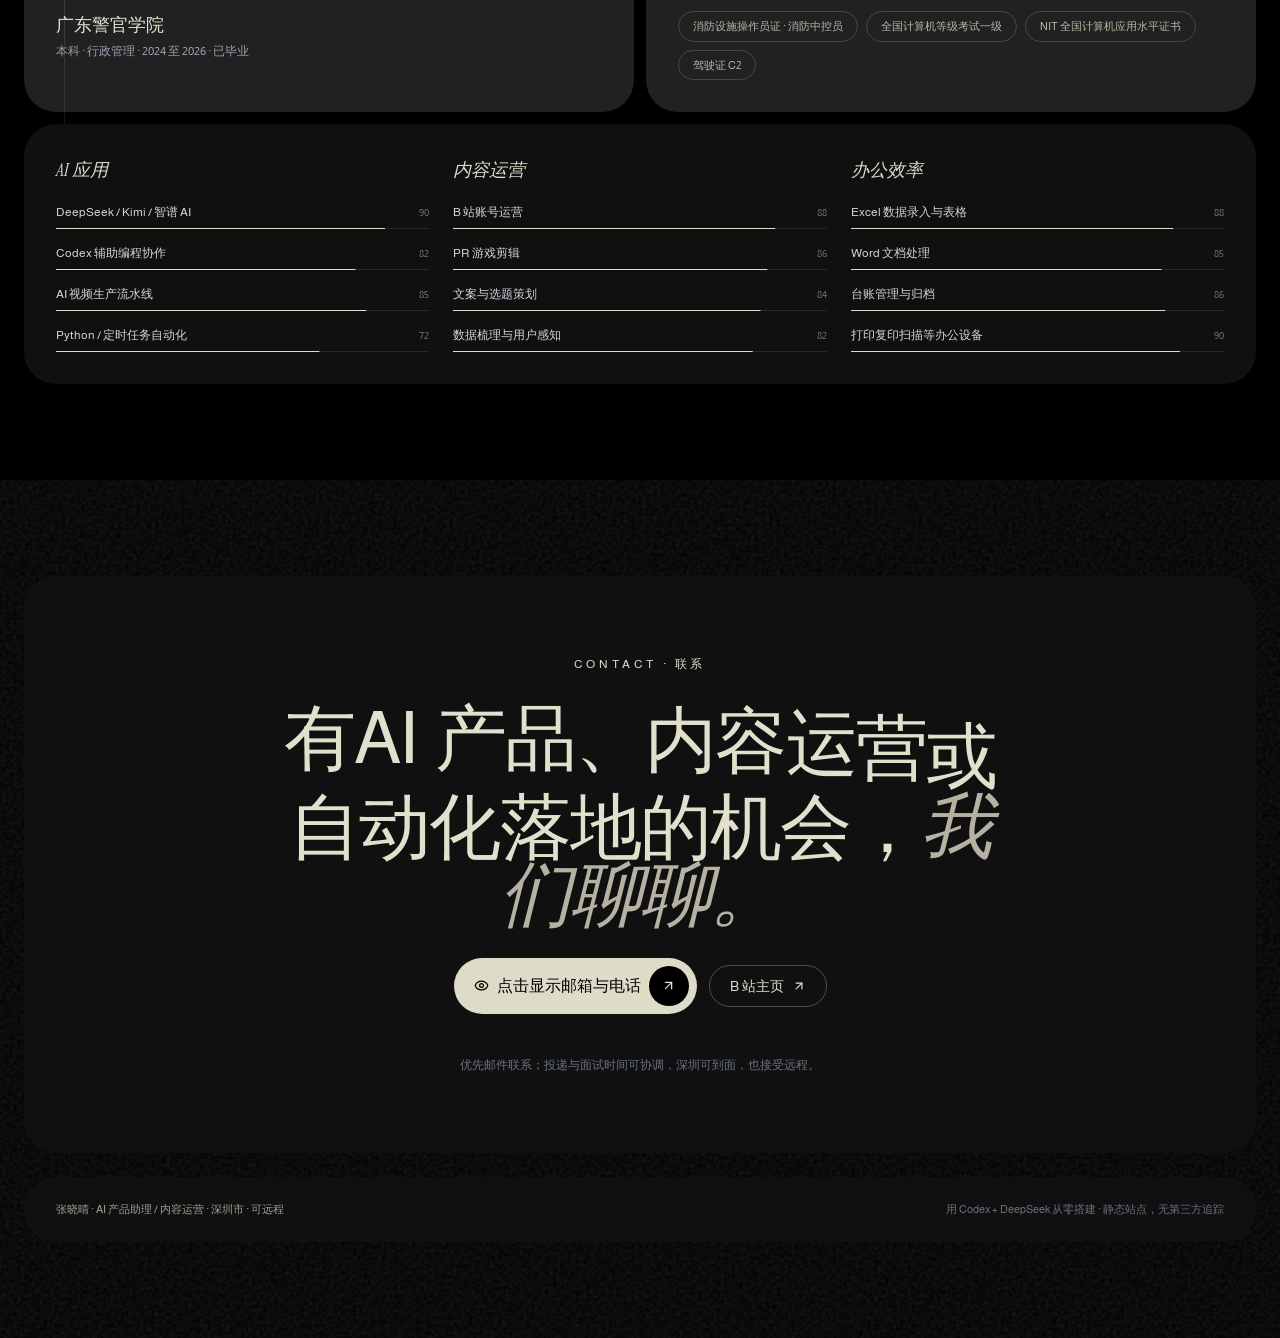
==== commit 0434c541: "作品区昆特牌演示片换成 v3 实机加强版（2分58秒，1080p60 压缩到 31.9MB）+ 新封面" ====
--- a/index.html
+++ b/index.html
@@ -10,7 +10,7 @@
     />
     <meta name="theme-color" content="#000000" />
     <link rel="icon" type="image/svg+xml" href="./favicon.svg" />
-    <script type="module" crossorigin src="./assets/index-DIJLS6dx.js"></script>
+    <script type="module" crossorigin src="./assets/index-ButdlUNI.js"></script>
     <link rel="stylesheet" crossorigin href="./assets/index-BYVFfTJw.css">
   </head>
   <body>
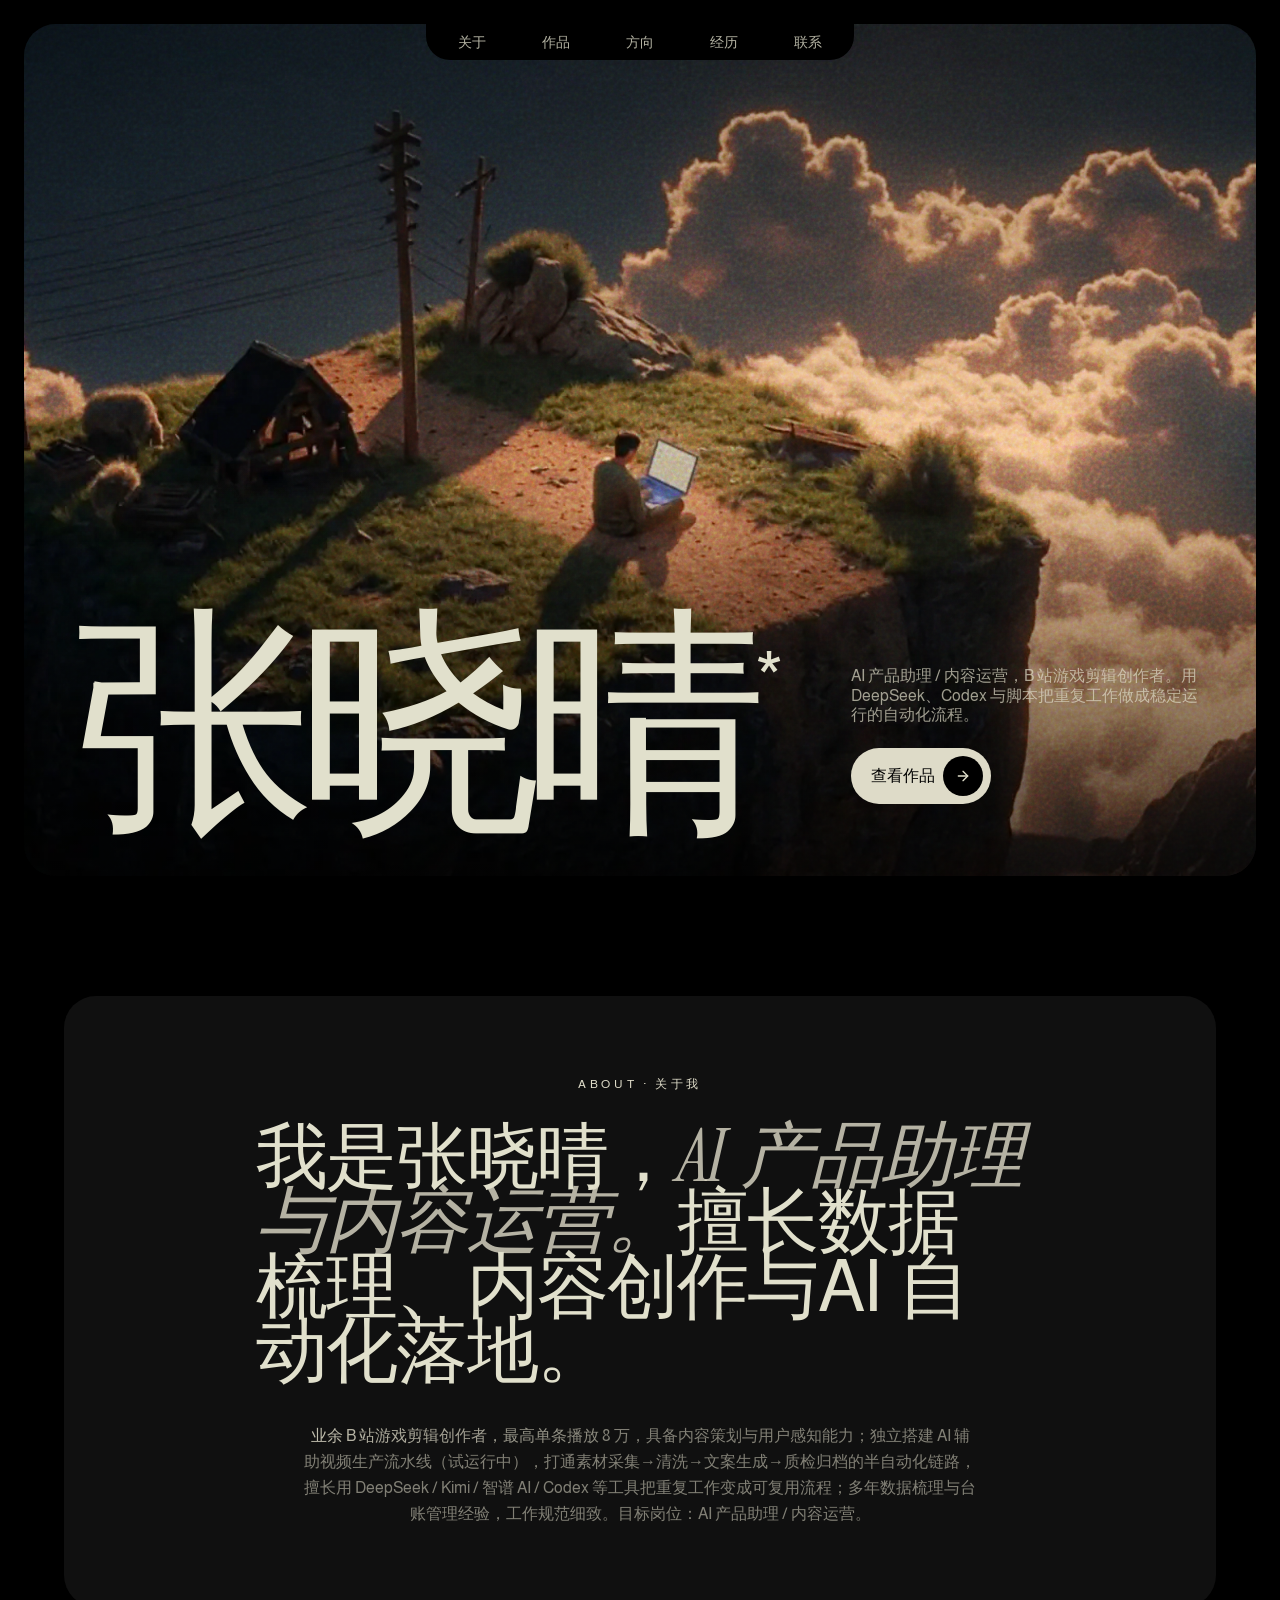
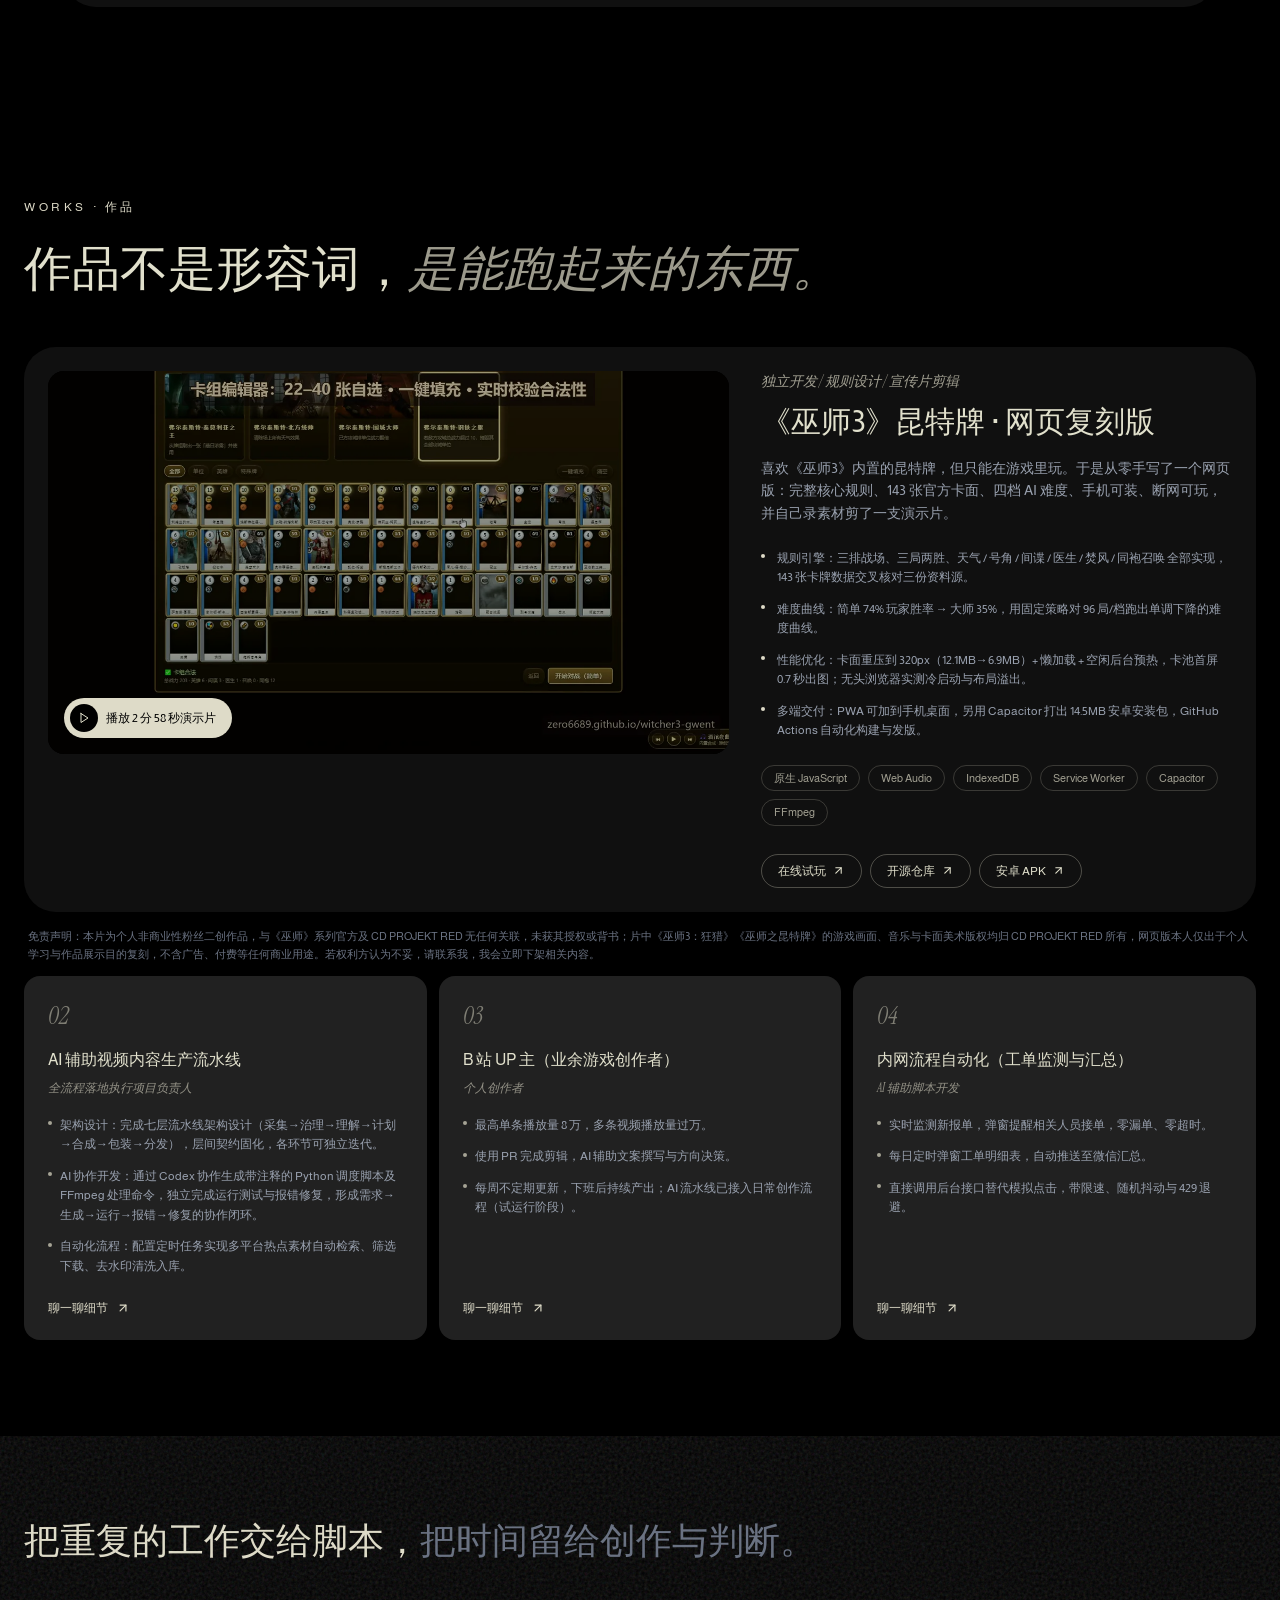
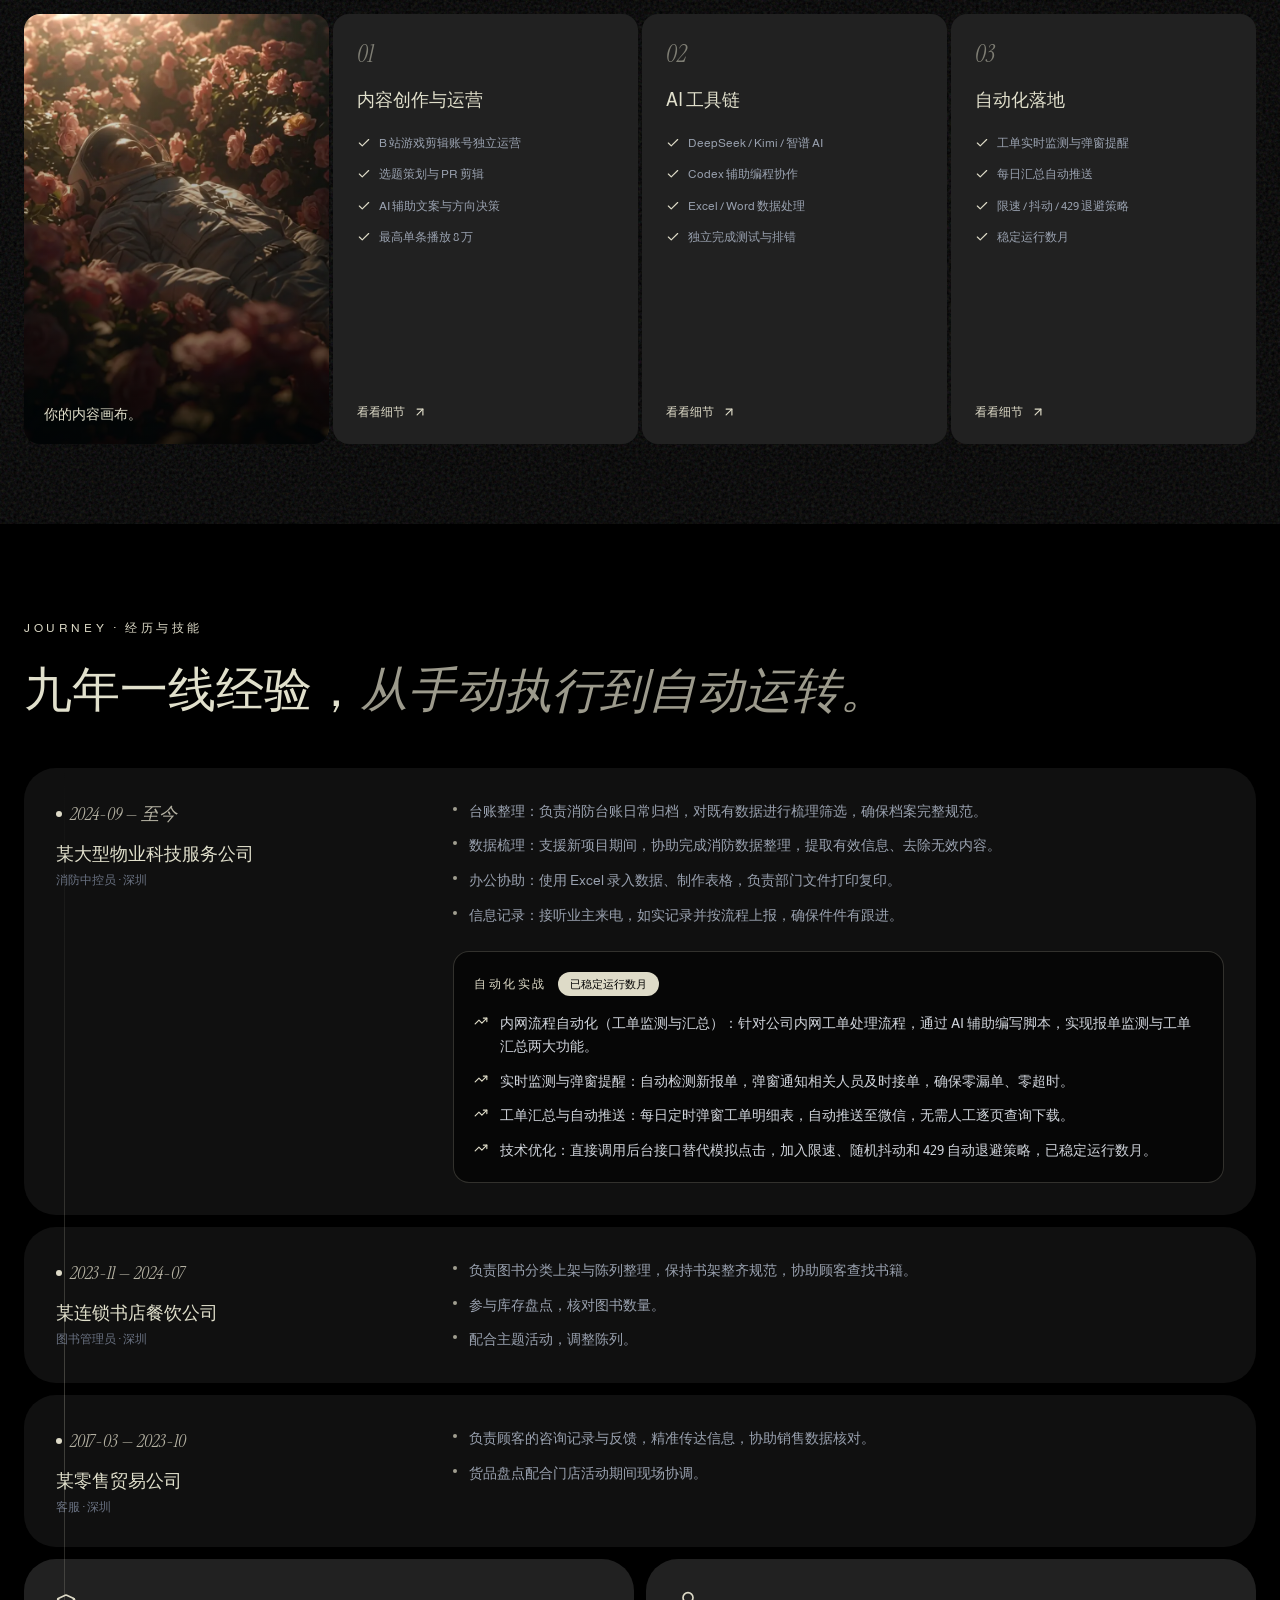
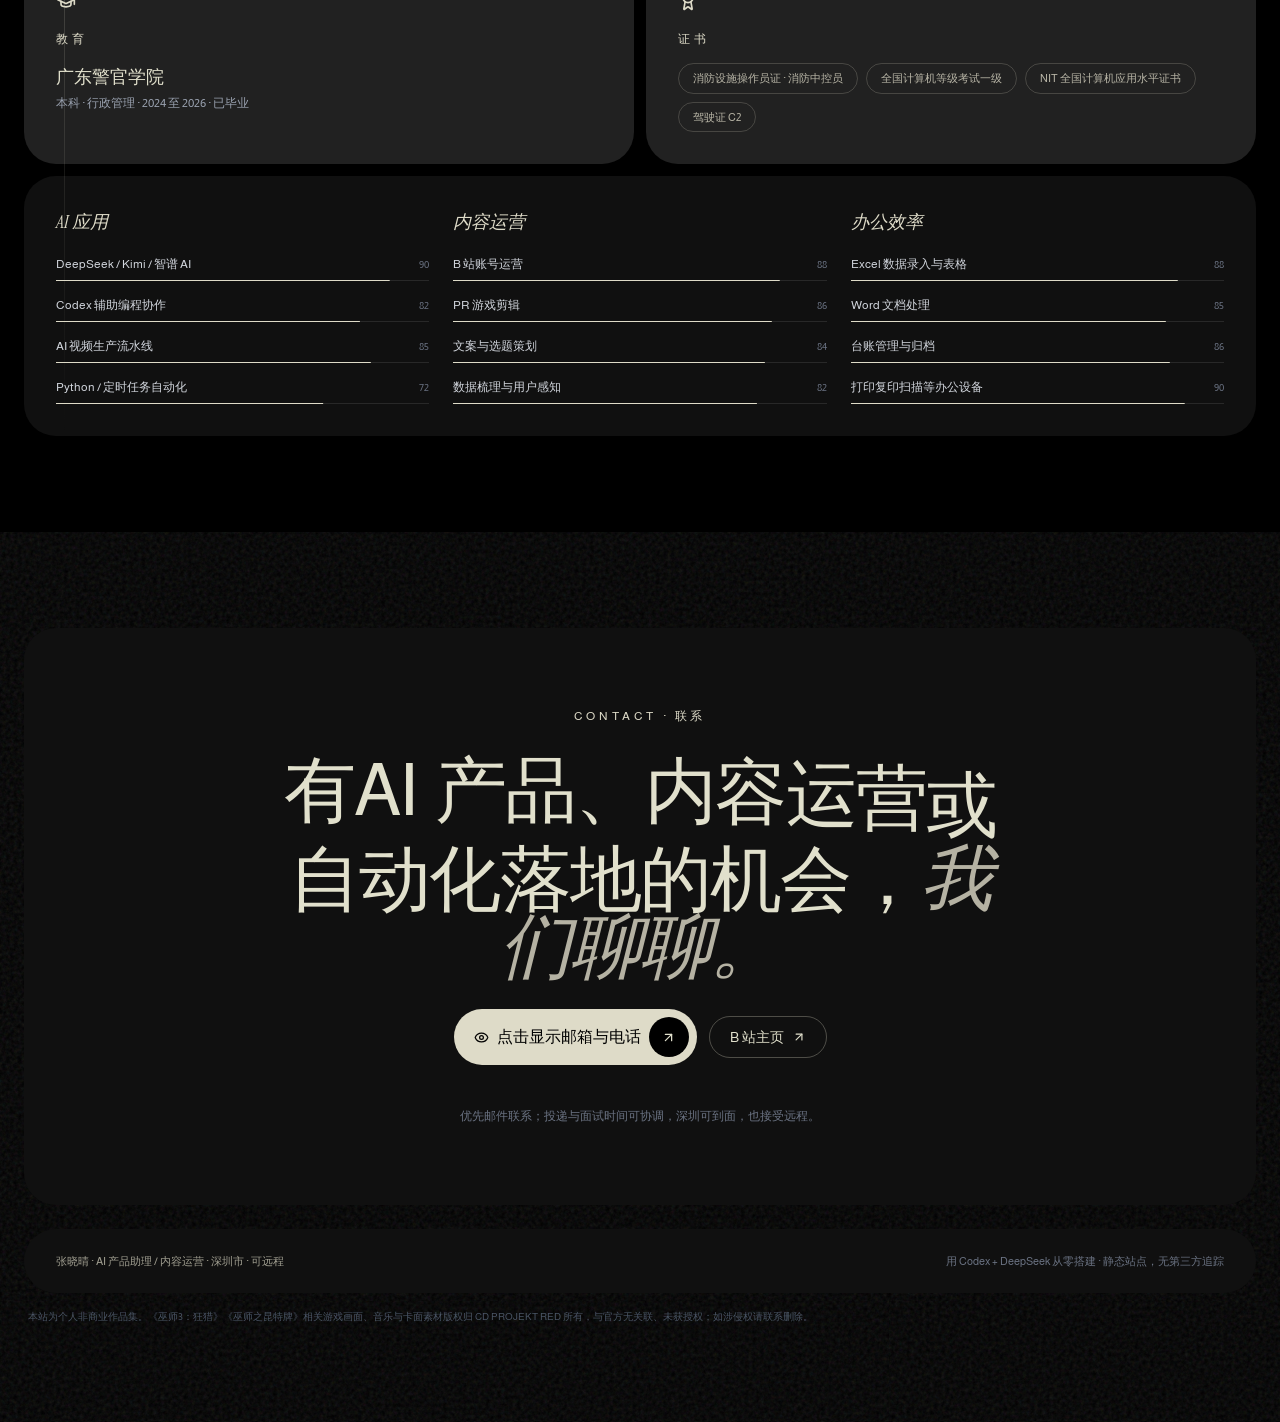
==== commit 66a65d1a: "works video: 1080p/720p dual source + copyright notice" ====
--- a/index.html
+++ b/index.html
@@ -10,8 +10,8 @@
     />
     <meta name="theme-color" content="#000000" />
     <link rel="icon" type="image/svg+xml" href="./favicon.svg" />
-    <script type="module" crossorigin src="./assets/index-ButdlUNI.js"></script>
-    <link rel="stylesheet" crossorigin href="./assets/index-BYVFfTJw.css">
+    <script type="module" crossorigin src="./assets/index-Cqe-Mrup.js"></script>
+    <link rel="stylesheet" crossorigin href="./assets/index-CuzHjSO6.css">
   </head>
   <body>
     <div id="root"></div>
--- a/assets/index-CuzHjSO6.css
+++ b/assets/index-CuzHjSO6.css
@@ -0,0 +1,2 @@
+/*! tailwindcss v4.3.3 | MIT License | https://tailwindcss.com */
+@layer properties{@supports (((-webkit-hyphens:none)) and (not (margin-trim:inline))) or ((-moz-orient:inline) and (not (color:rgb(from red r g b)))){*,:before,:after,::backdrop{--tw-translate-x:0;--tw-translate-y:0;--tw-translate-z:0;--tw-rotate-x:initial;--tw-rotate-y:initial;--tw-rotate-z:initial;--tw-skew-x:initial;--tw-skew-y:initial;--tw-space-y-reverse:0;--tw-border-style:solid;--tw-gradient-position:initial;--tw-gradient-from:#0000;--tw-gradient-via:#0000;--tw-gradient-to:#0000;--tw-gradient-stops:initial;--tw-gradient-via-stops:initial;--tw-gradient-from-position:0%;--tw-gradient-via-position:50%;--tw-gradient-to-position:100%;--tw-leading:initial;--tw-font-weight:initial;--tw-tracking:initial;--tw-shadow:0 0 #0000;--tw-shadow-color:initial;--tw-shadow-alpha:100%;--tw-inset-shadow:0 0 #0000;--tw-inset-shadow-color:initial;--tw-inset-shadow-alpha:100%;--tw-ring-color:initial;--tw-ring-shadow:0 0 #0000;--tw-inset-ring-color:initial;--tw-inset-ring-shadow:0 0 #0000;--tw-ring-inset:initial;--tw-ring-offset-width:0px;--tw-ring-offset-color:#fff;--tw-ring-offset-shadow:0 0 #0000;--tw-blur:initial;--tw-brightness:initial;--tw-contrast:initial;--tw-grayscale:initial;--tw-hue-rotate:initial;--tw-invert:initial;--tw-opacity:initial;--tw-saturate:initial;--tw-sepia:initial;--tw-drop-shadow:initial;--tw-drop-shadow-color:initial;--tw-drop-shadow-alpha:100%;--tw-drop-shadow-size:initial;--tw-backdrop-blur:initial;--tw-backdrop-brightness:initial;--tw-backdrop-contrast:initial;--tw-backdrop-grayscale:initial;--tw-backdrop-hue-rotate:initial;--tw-backdrop-invert:initial;--tw-backdrop-opacity:initial;--tw-backdrop-saturate:initial;--tw-backdrop-sepia:initial;--tw-duration:initial;--tw-ease:initial;--tw-scale-x:1;--tw-scale-y:1;--tw-scale-z:1}}}@layer theme{:root,:host{--font-sans:-apple-system, BlinkMacSystemFont, "Segoe UI", Roboto, "Helvetica Neue", "Noto Sans", Arial, sans-serif, "Apple Color Emoji", "Segoe UI Emoji", "Segoe UI Symbol", "Noto Color Emoji";--font-serif:ui-serif, Georgia, Cambria, "Times New Roman", Times, serif;--font-mono:ui-monospace, SFMono-Regular, Menlo, Monaco, Consolas, "Liberation Mono", "Courier New", monospace;--color-slate-900:oklch(20.8% .042 265.755);--color-gray-100:oklch(96.7% .003 264.542);--color-gray-200:oklch(92.8% .006 264.531);--color-gray-300:oklch(87.2% .01 258.338);--color-gray-400:oklch(70.7% .022 261.325);--color-gray-500:oklch(55.1% .027 264.364);--color-gray-600:oklch(44.6% .03 256.802);--color-gray-700:oklch(37.3% .034 259.733);--color-gray-900:oklch(21% .034 264.665);--color-black:#000;--color-white:#fff;--spacing:.25rem;--container-xs:20rem;--container-md:28rem;--container-xl:36rem;--container-2xl:42rem;--container-3xl:48rem;--container-4xl:56rem;--container-6xl:72rem;--container-7xl:80rem;--text-xs:.75rem;--text-xs--line-height:calc(1 / .75);--text-sm:.875rem;--text-sm--line-height:calc(1.25 / .875);--text-base:1rem;--text-base--line-height:calc(1.5 / 1);--text-lg:1.125rem;--text-lg--line-height:calc(1.75 / 1.125);--text-xl:1.25rem;--text-xl--line-height:calc(1.75 / 1.25);--text-2xl:1.5rem;--text-2xl--line-height:calc(2 / 1.5);--text-3xl:1.875rem;--text-3xl--line-height:calc(2.25 / 1.875);--text-4xl:2.25rem;--text-4xl--line-height:calc(2.5 / 2.25);--text-5xl:3rem;--text-5xl--line-height:1;--text-6xl:3.75rem;--text-6xl--line-height:1;--text-7xl:4.5rem;--text-7xl--line-height:1;--font-weight-normal:400;--font-weight-medium:500;--font-weight-semibold:600;--font-weight-bold:700;--tracking-tight:-.025em;--tracking-wide:.025em;--leading-tight:1.25;--leading-snug:1.375;--leading-relaxed:1.625;--radius-2xl:1rem;--radius-3xl:1.5rem;--ease-in:cubic-bezier(.4, 0, 1, 1);--ease-out:cubic-bezier(0, 0, .2, 1);--ease-in-out:cubic-bezier(.4, 0, .2, 1);--aspect-video:16 / 9;--default-transition-duration:.15s;--default-transition-timing-function:cubic-bezier(.4, 0, .2, 1);--default-font-family:var(--font-sans);--default-mono-font-family:var(--font-mono)}}@layer base{*,:after,:before,::backdrop{box-sizing:border-box;border:0 solid;margin:0;padding:0}::file-selector-button{box-sizing:border-box;border:0 solid;margin:0;padding:0}html,:host{-webkit-text-size-adjust:100%;tab-size:4;line-height:1.5;font-family:var(--default-font-family,-apple-system, BlinkMacSystemFont, "Segoe UI", Roboto, "Helvetica Neue", "Noto Sans", Arial, sans-serif, "Apple Color Emoji", "Segoe UI Emoji", "Segoe UI Symbol", "Noto Color Emoji");font-feature-settings:var(--default-font-feature-settings,normal);font-variation-settings:var(--default-font-variation-settings,normal);-webkit-tap-highlight-color:transparent}hr{height:0;color:inherit;border-top-width:1px}abbr:where([title]){-webkit-text-decoration:underline dotted;text-decoration:underline dotted}h1,h2,h3,h4,h5,h6{font-size:inherit;font-weight:inherit}a{color:inherit;-webkit-text-decoration:inherit;-webkit-text-decoration:inherit;-webkit-text-decoration:inherit;-webkit-text-decoration:inherit;text-decoration:inherit}b,strong{font-weight:bolder}code,kbd,samp,pre{font-family:var(--default-mono-font-family,ui-monospace, SFMono-Regular, Menlo, Monaco, Consolas, "Liberation Mono", "Courier New", monospace);font-feature-settings:var(--default-mono-font-feature-settings,normal);font-variation-settings:var(--default-mono-font-variation-settings,normal);font-size:1em}small{font-size:80%}sub,sup{vertical-align:baseline;font-size:75%;line-height:0;position:relative}sub{bottom:-.25em}sup{top:-.5em}table{text-indent:0;border-color:inherit;border-collapse:collapse}:-moz-focusring:where(:not(iframe)){outline:auto}progress{vertical-align:baseline}summary{display:list-item}ol,ul,menu{list-style:none}img,svg,video,canvas,audio,iframe,embed,object{vertical-align:middle;display:block}img,video{max-width:100%;height:auto}button,input,select,optgroup,textarea{font:inherit;font-feature-settings:inherit;font-variation-settings:inherit;letter-spacing:inherit;color:inherit;opacity:1;background-color:#0000;border-radius:0}::file-selector-button{font:inherit;font-feature-settings:inherit;font-variation-settings:inherit;letter-spacing:inherit;color:inherit;opacity:1;background-color:#0000;border-radius:0}:where(select:is([multiple],[size])) optgroup{font-weight:bolder}:where(select:is([multiple],[size])) optgroup option{padding-inline-start:20px}::file-selector-button{margin-inline-end:4px}::placeholder{opacity:1}@supports (not ((-webkit-appearance:-apple-pay-button))) or (contain-intrinsic-size:1px){::placeholder{color:currentColor}@supports (color:color-mix(in lab, red, red)){::placeholder{color:color-mix(in oklab, currentcolor 50%, transparent)}}}textarea{resize:vertical}::-webkit-search-decoration{-webkit-appearance:none}::-webkit-date-and-time-value{min-height:1lh;text-align:inherit}::-webkit-datetime-edit{display:inline-flex}::-webkit-datetime-edit-fields-wrapper{padding:0}::-webkit-datetime-edit{padding-block:0}::-webkit-datetime-edit-year-field{padding-block:0}::-webkit-datetime-edit-month-field{padding-block:0}::-webkit-datetime-edit-day-field{padding-block:0}::-webkit-datetime-edit-hour-field{padding-block:0}::-webkit-datetime-edit-minute-field{padding-block:0}::-webkit-datetime-edit-second-field{padding-block:0}::-webkit-datetime-edit-millisecond-field{padding-block:0}::-webkit-datetime-edit-meridiem-field{padding-block:0}::-webkit-calendar-picker-indicator{line-height:1}:-moz-ui-invalid{box-shadow:none}button,input:where([type=button],[type=reset],[type=submit]){appearance:button}::file-selector-button{appearance:button}::-webkit-inner-spin-button{height:auto}::-webkit-outer-spin-button{height:auto}[hidden]:where(:not([hidden=until-found])){display:none!important}}@layer components;@layer utilities{.pointer-events-none{pointer-events:none}.visible{visibility:visible}.sr-only{clip-path:inset(50%);white-space:nowrap;border-width:0;width:1px;height:1px;margin:-1px;padding:0;position:absolute;overflow:hidden}.absolute{position:absolute}.fixed{position:fixed}.relative{position:relative}.inset-0{inset:0}.inset-\[-12\%\]{inset:-12%}.top-0{top:0}.top-\[0\.35em\]{top:.35em}.-right-\[0\.22em\]{right:-.22em}.right-0{right:0}.bottom-0{bottom:0}.bottom-4{bottom:calc(var(--spacing) * 4)}.bottom-5{bottom:calc(var(--spacing) * 5)}.bottom-6{bottom:calc(var(--spacing) * 6)}.left-0{left:0}.left-1\/2{left:50%}.left-4{left:calc(var(--spacing) * 4)}.left-5{left:calc(var(--spacing) * 5)}.left-10{left:calc(var(--spacing) * 10)}.z-10{z-index:10}.z-20{z-index:20}.z-50{z-index:50}.mx-3{margin-inline:calc(var(--spacing) * 3)}.mx-auto{margin-inline:auto}.mt-0\.5{margin-top:calc(var(--spacing) * .5)}.mt-1{margin-top:var(--spacing)}.mt-2{margin-top:calc(var(--spacing) * 2)}.mt-3{margin-top:calc(var(--spacing) * 3)}.mt-4{margin-top:calc(var(--spacing) * 4)}.mt-5{margin-top:calc(var(--spacing) * 5)}.mt-6{margin-top:calc(var(--spacing) * 6)}.mt-7{margin-top:calc(var(--spacing) * 7)}.mt-8{margin-top:calc(var(--spacing) * 8)}.mt-10{margin-top:calc(var(--spacing) * 10)}.mt-12{margin-top:calc(var(--spacing) * 12)}.mt-16{margin-top:calc(var(--spacing) * 16)}.mt-\[0\.5em\]{margin-top:.5em}.mt-\[0\.45em\]{margin-top:.45em}.mt-auto{margin-top:auto}.mr-\[0\.24em\]{margin-right:.24em}.mb-3{margin-bottom:calc(var(--spacing) * 3)}.mb-5{margin-bottom:calc(var(--spacing) * 5)}.mb-6{margin-bottom:calc(var(--spacing) * 6)}.mb-8{margin-bottom:calc(var(--spacing) * 8)}.mb-10{margin-bottom:calc(var(--spacing) * 10)}.mb-12{margin-bottom:calc(var(--spacing) * 12)}.mb-16{margin-bottom:calc(var(--spacing) * 16)}.ml-0{margin-left:0}.block{display:block}.contents{display:contents}.flex{display:flex}.grid{display:grid}.hidden{display:none}.inline{display:inline}.inline-block{display:inline-block}.inline-flex{display:inline-flex}.aspect-\[3\/2\]{aspect-ratio:3/2}.aspect-\[329\/246\]{aspect-ratio:329/246}.aspect-\[438\/346\]{aspect-ratio:438/346}.aspect-square{aspect-ratio:1}.aspect-video{aspect-ratio:var(--aspect-video)}.h-1{height:var(--spacing)}.h-1\.5{height:calc(var(--spacing) * 1.5)}.h-5{height:calc(var(--spacing) * 5)}.h-6{height:calc(var(--spacing) * 6)}.h-7{height:calc(var(--spacing) * 7)}.h-9{height:calc(var(--spacing) * 9)}.h-\[20px\]{height:20px}.h-\[124\%\]{height:124%}.h-\[280px\]{height:280px}.h-full{height:100%}.h-px{height:1px}.h-screen{height:100vh}.min-h-\[280px\]{min-height:280px}.min-h-\[640px\]{min-height:640px}.min-h-screen{min-height:100vh}.w-1{width:var(--spacing)}.w-1\.5{width:calc(var(--spacing) * 1.5)}.w-5{width:calc(var(--spacing) * 5)}.w-6{width:calc(var(--spacing) * 6)}.w-7{width:calc(var(--spacing) * 7)}.w-9{width:calc(var(--spacing) * 9)}.w-\[124\%\]{width:124%}.w-fit{width:fit-content}.w-full{width:100%}.w-max{width:max-content}.w-px{width:1px}.max-w-2xl{max-width:var(--container-2xl)}.max-w-3xl{max-width:var(--container-3xl)}.max-w-4xl{max-width:var(--container-4xl)}.max-w-6xl{max-width:var(--container-6xl)}.max-w-7xl{max-width:var(--container-7xl)}.max-w-\[1200px\]{max-width:1200px}.max-w-\[1440px\]{max-width:1440px}.max-w-md{max-width:var(--container-md)}.max-w-xl{max-width:var(--container-xl)}.max-w-xs{max-width:var(--container-xs)}.shrink-0{flex-shrink:0}.-translate-x-1\/2{--tw-translate-x:calc(calc(1 / 2 * 100%) * -1);translate:var(--tw-translate-x) var(--tw-translate-y)}.-rotate-0{rotate:0deg}.-rotate-45{rotate:-45deg}.transform{transform:var(--tw-rotate-x,) var(--tw-rotate-y,) var(--tw-rotate-z,) var(--tw-skew-x,) var(--tw-skew-y,)}.cursor-pointer{cursor:pointer}.resize{resize:both}.grid-cols-1{grid-template-columns:repeat(1,minmax(0,1fr))}.flex-col{flex-direction:column}.flex-wrap{flex-wrap:wrap}.place-items-center{place-items:center}.items-baseline{align-items:baseline}.items-center{align-items:center}.items-end{align-items:flex-end}.items-start{align-items:flex-start}.justify-between{justify-content:space-between}.justify-center{justify-content:center}.justify-end{justify-content:flex-end}.gap-1{gap:var(--spacing)}.gap-1\.5{gap:calc(var(--spacing) * 1.5)}.gap-2{gap:calc(var(--spacing) * 2)}.gap-3{gap:calc(var(--spacing) * 3)}.gap-4{gap:calc(var(--spacing) * 4)}.gap-5{gap:calc(var(--spacing) * 5)}.gap-6{gap:calc(var(--spacing) * 6)}.gap-8{gap:calc(var(--spacing) * 8)}.gap-16{gap:calc(var(--spacing) * 16)}:where(.space-y-2>:not(:last-child)){--tw-space-y-reverse:0;margin-block-start:calc(calc(var(--spacing) * 2) * var(--tw-space-y-reverse));margin-block-end:calc(calc(var(--spacing) * 2) * calc(1 - var(--tw-space-y-reverse)))}:where(.space-y-3>:not(:last-child)){--tw-space-y-reverse:0;margin-block-start:calc(calc(var(--spacing) * 3) * var(--tw-space-y-reverse));margin-block-end:calc(calc(var(--spacing) * 3) * calc(1 - var(--tw-space-y-reverse)))}:where(.space-y-4>:not(:last-child)){--tw-space-y-reverse:0;margin-block-start:calc(calc(var(--spacing) * 4) * var(--tw-space-y-reverse));margin-block-end:calc(calc(var(--spacing) * 4) * calc(1 - var(--tw-space-y-reverse)))}.overflow-hidden{overflow:hidden}.rounded{border-radius:.25rem}.rounded-2xl{border-radius:var(--radius-2xl)}.rounded-\[2rem\]{border-radius:2rem}.rounded-\[4px\]{border-radius:4px}.rounded-\[40px\]{border-radius:40px}.rounded-full{border-radius:2147483647px}.rounded-b-2xl{border-bottom-right-radius:var(--radius-2xl);border-bottom-left-radius:var(--radius-2xl)}.border{border-style:var(--tw-border-style);border-width:1px}.border-t{border-top-style:var(--tw-border-style);border-top-width:1px}.border-\[\#DEDBC8\]\/20{border-color:oklab(88.8652% -.00426707 .0253293/.2)}.border-\[\#DEDBC8\]\/30{border-color:oklab(88.8652% -.00426707 .0253293/.3)}.border-gray-200{border-color:var(--color-gray-200)}.border-gray-300{border-color:var(--color-gray-300)}.bg-\[\#1a1d2e\]{background-color:#1a1d2e}.bg-\[\#6b6b6b\]{background-color:#6b6b6b}.bg-\[\#051A24\]{background-color:#051a24}.bg-\[\#101010\]{background-color:#101010}.bg-\[\#212121\]{background-color:#212121}.bg-\[\#DEDBC8\]{background-color:#dedbc8}.bg-\[\#DEDBC8\]\/70{background-color:oklab(88.8652% -.00426707 .0253293/.7)}.bg-\[\#EFEFEF\]{background-color:#efefef}.bg-\[\#F1F5F7\]{background-color:#f1f5f7}.bg-\[\#F5F5F5\]{background-color:#f5f5f5}.bg-\[\#F26522\]{background-color:#f26522}.bg-black{background-color:var(--color-black)}.bg-black\/35{background-color:#00000059}@supports (color:color-mix(in lab, red, red)){.bg-black\/35{background-color:color-mix(in oklab, var(--color-black) 35%, transparent)}}.bg-black\/60{background-color:#0009}@supports (color:color-mix(in lab, red, red)){.bg-black\/60{background-color:color-mix(in oklab, var(--color-black) 60%, transparent)}}.bg-gray-100{background-color:var(--color-gray-100)}.bg-gray-900{background-color:var(--color-gray-900)}.bg-white{background-color:var(--color-white)}.bg-white\/10{background-color:#ffffff1a}@supports (color:color-mix(in lab, red, red)){.bg-white\/10{background-color:color-mix(in oklab, var(--color-white) 10%, transparent)}}.bg-white\/90{background-color:#ffffffe6}@supports (color:color-mix(in lab, red, red)){.bg-white\/90{background-color:color-mix(in oklab, var(--color-white) 90%, transparent)}}.bg-gradient-to-b{--tw-gradient-position:to bottom in oklab;background-image:linear-gradient(var(--tw-gradient-stops))}.bg-gradient-to-t{--tw-gradient-position:to top in oklab;background-image:linear-gradient(var(--tw-gradient-stops))}.from-black\/30{--tw-gradient-from:#0000004d}@supports (color:color-mix(in lab, red, red)){.from-black\/30{--tw-gradient-from:color-mix(in oklab, var(--color-black) 30%, transparent)}}.from-black\/30{--tw-gradient-stops:var(--tw-gradient-via-stops,var(--tw-gradient-position), var(--tw-gradient-from) var(--tw-gradient-from-position), var(--tw-gradient-to) var(--tw-gradient-to-position))}.from-black\/70{--tw-gradient-from:#000000b3}@supports (color:color-mix(in lab, red, red)){.from-black\/70{--tw-gradient-from:color-mix(in oklab, var(--color-black) 70%, transparent)}}.from-black\/70{--tw-gradient-stops:var(--tw-gradient-via-stops,var(--tw-gradient-position), var(--tw-gradient-from) var(--tw-gradient-from-position), var(--tw-gradient-to) var(--tw-gradient-to-position))}.from-transparent{--tw-gradient-from:transparent;--tw-gradient-stops:var(--tw-gradient-via-stops,var(--tw-gradient-position), var(--tw-gradient-from) var(--tw-gradient-from-position), var(--tw-gradient-to) var(--tw-gradient-to-position))}.via-\[\#DEDBC8\]\/25{--tw-gradient-via:oklab(88.8652% -.00426707 .0253293/.25);--tw-gradient-via-stops:var(--tw-gradient-position), var(--tw-gradient-from) var(--tw-gradient-from-position), var(--tw-gradient-via) var(--tw-gradient-via-position), var(--tw-gradient-to) var(--tw-gradient-to-position);--tw-gradient-stops:var(--tw-gradient-via-stops)}.via-transparent{--tw-gradient-via:transparent;--tw-gradient-via-stops:var(--tw-gradient-position), var(--tw-gradient-from) var(--tw-gradient-from-position), var(--tw-gradient-via) var(--tw-gradient-via-position), var(--tw-gradient-to) var(--tw-gradient-to-position);--tw-gradient-stops:var(--tw-gradient-via-stops)}.to-black\/60{--tw-gradient-to:#0009}@supports (color:color-mix(in lab, red, red)){.to-black\/60{--tw-gradient-to:color-mix(in oklab, var(--color-black) 60%, transparent)}}.to-black\/60{--tw-gradient-stops:var(--tw-gradient-via-stops,var(--tw-gradient-position), var(--tw-gradient-from) var(--tw-gradient-from-position), var(--tw-gradient-to) var(--tw-gradient-to-position))}.to-transparent{--tw-gradient-to:transparent;--tw-gradient-stops:var(--tw-gradient-via-stops,var(--tw-gradient-position), var(--tw-gradient-from) var(--tw-gradient-from-position), var(--tw-gradient-to) var(--tw-gradient-to-position))}.object-cover{object-fit:cover}.p-2{padding:calc(var(--spacing) * 2)}.p-4{padding:calc(var(--spacing) * 4)}.p-5{padding:calc(var(--spacing) * 5)}.p-6{padding:calc(var(--spacing) * 6)}.p-\[5px\]{padding:5px}.\!px-5{padding-inline:calc(var(--spacing) * 5)!important}.px-1{padding-inline:var(--spacing)}.px-1\.5{padding-inline:calc(var(--spacing) * 1.5)}.px-3{padding-inline:calc(var(--spacing) * 3)}.px-3\.5{padding-inline:calc(var(--spacing) * 3.5)}.px-4{padding-inline:calc(var(--spacing) * 4)}.px-5{padding-inline:calc(var(--spacing) * 5)}.px-6{padding-inline:calc(var(--spacing) * 6)}.px-8{padding-inline:calc(var(--spacing) * 8)}.\!py-2{padding-block:calc(var(--spacing) * 2)!important}.py-0\.5{padding-block:calc(var(--spacing) * .5)}.py-1{padding-block:var(--spacing)}.py-1\.5{padding-block:calc(var(--spacing) * 1.5)}.py-2{padding-block:calc(var(--spacing) * 2)}.py-2\.5{padding-block:calc(var(--spacing) * 2.5)}.py-4{padding-block:calc(var(--spacing) * 4)}.py-6{padding-block:calc(var(--spacing) * 6)}.py-12{padding-block:calc(var(--spacing) * 12)}.py-14{padding-block:calc(var(--spacing) * 14)}.py-16{padding-block:calc(var(--spacing) * 16)}.py-24{padding-block:calc(var(--spacing) * 24)}.pt-6{padding-top:calc(var(--spacing) * 6)}.pt-8{padding-top:calc(var(--spacing) * 8)}.pt-16{padding-top:calc(var(--spacing) * 16)}.pr-2{padding-right:calc(var(--spacing) * 2)}.pr-4{padding-right:calc(var(--spacing) * 4)}.pr-8{padding-right:calc(var(--spacing) * 8)}.pb-8{padding-bottom:calc(var(--spacing) * 8)}.pb-10{padding-bottom:calc(var(--spacing) * 10)}.pb-12{padding-bottom:calc(var(--spacing) * 12)}.pb-14{padding-bottom:calc(var(--spacing) * 14)}.pb-16{padding-bottom:calc(var(--spacing) * 16)}.pl-1\.5{padding-left:calc(var(--spacing) * 1.5)}.pl-2{padding-left:calc(var(--spacing) * 2)}.pl-5{padding-left:calc(var(--spacing) * 5)}.pl-8{padding-left:calc(var(--spacing) * 8)}.text-center{text-align:center}.text-left{text-align:left}.font-mono{font-family:var(--font-mono)}.font-serif{font-family:var(--font-serif)}.text-2xl{font-size:var(--text-2xl);line-height:var(--tw-leading,var(--text-2xl--line-height))}.text-3xl{font-size:var(--text-3xl);line-height:var(--tw-leading,var(--text-3xl--line-height))}.text-base{font-size:var(--text-base);line-height:var(--tw-leading,var(--text-base--line-height))}.text-lg{font-size:var(--text-lg);line-height:var(--tw-leading,var(--text-lg--line-height))}.text-sm{font-size:var(--text-sm);line-height:var(--tw-leading,var(--text-sm--line-height))}.text-xl{font-size:var(--text-xl);line-height:var(--tw-leading,var(--text-xl--line-height))}.text-xs{font-size:var(--text-xs);line-height:var(--tw-leading,var(--text-xs--line-height))}.text-\[0\.31em\]{font-size:.31em}.text-\[10px\]{font-size:10px}.text-\[11px\]{font-size:11px}.text-\[13px\]{font-size:13px}.text-\[15px\]{font-size:15px}.text-\[22px\]{font-size:22px}.text-\[26vw\]{font-size:26vw}.text-\[32px\]{font-size:32px}.text-\[48px\]{font-size:48px}.text-\[clamp\(1\.5rem\,4vw\,3\.2rem\)\]{font-size:clamp(1.5rem,4vw,3.2rem)}.text-\[clamp\(1\.75rem\,7vw\,4\.2rem\)\]{font-size:clamp(1.75rem,7vw,4.2rem)}.leading-\[0\.85\]{--tw-leading:.85;line-height:.85}.leading-\[0\.95\]{--tw-leading:.95;line-height:.95}.leading-\[1\.1\]{--tw-leading:1.1;line-height:1.1}.leading-\[1\.2\]{--tw-leading:1.2;line-height:1.2}.leading-\[1\.08\]{--tw-leading:1.08;line-height:1.08}.leading-\[1\.12\]{--tw-leading:1.12;line-height:1.12}.leading-\[1\.65\]{--tw-leading:1.65;line-height:1.65}.leading-\[20px\]{--tw-leading:20px;line-height:20px}.leading-relaxed{--tw-leading:var(--leading-relaxed);line-height:var(--leading-relaxed)}.leading-snug{--tw-leading:var(--leading-snug);line-height:var(--leading-snug)}.leading-tight{--tw-leading:var(--leading-tight);line-height:var(--leading-tight)}.font-bold{--tw-font-weight:var(--font-weight-bold);font-weight:var(--font-weight-bold)}.font-medium{--tw-font-weight:var(--font-weight-medium);font-weight:var(--font-weight-medium)}.font-normal{--tw-font-weight:var(--font-weight-normal);font-weight:var(--font-weight-normal)}.font-semibold{--tw-font-weight:var(--font-weight-semibold);font-weight:var(--font-weight-semibold)}.tracking-\[-0\.02em\]{--tw-tracking:-.02em;letter-spacing:-.02em}.tracking-\[-0\.03em\]{--tw-tracking:-.03em;letter-spacing:-.03em}.tracking-\[-0\.07em\]{--tw-tracking:-.07em;letter-spacing:-.07em}.tracking-\[0\.2em\]{--tw-tracking:.2em;letter-spacing:.2em}.tracking-\[0\.3em\]{--tw-tracking:.3em;letter-spacing:.3em}.tracking-tight{--tw-tracking:var(--tracking-tight);letter-spacing:var(--tracking-tight)}.tracking-wide{--tw-tracking:var(--tracking-wide);letter-spacing:var(--tracking-wide)}.whitespace-nowrap{white-space:nowrap}.text-\[\#0D212C\]{color:#0d212c}.text-\[\#051A24\]{color:#051a24}.text-\[\#051A24\]\/70{color:oklab(20.5994% -.0210589 -.0263572/.7)}.text-\[\#273C46\]{color:#273c46}.text-\[\#DEDBC8\]{color:#dedbc8}.text-\[\#DEDBC8\]\/50{color:oklab(88.8652% -.00426707 .0253293/.5)}.text-\[\#DEDBC8\]\/60{color:oklab(88.8652% -.00426707 .0253293/.6)}.text-\[\#DEDBC8\]\/70{color:oklab(88.8652% -.00426707 .0253293/.7)}.text-\[\#DEDBC8\]\/80{color:oklab(88.8652% -.00426707 .0253293/.8)}.text-\[\#E0EBF0\]{color:#e0ebf0}.text-\[\#E1E0CC\]{color:#e1e0cc}.text-\[\#E8704E\]{color:#e8704e}.text-\[\#F6FCFF\]{color:#f6fcff}.text-\[\#F26522\]{color:#f26522}.text-black{color:var(--color-black)}.text-gray-300{color:var(--color-gray-300)}.text-gray-400{color:var(--color-gray-400)}.text-gray-500{color:var(--color-gray-500)}.text-gray-600{color:var(--color-gray-600)}.text-gray-700{color:var(--color-gray-700)}.text-gray-900{color:var(--color-gray-900)}.text-slate-900{color:var(--color-slate-900)}.text-white{color:var(--color-white)}.uppercase{text-transform:uppercase}.italic{font-style:italic}.opacity-0{opacity:0}.opacity-\[0\.7\]{opacity:.7}.opacity-\[0\.12\]{opacity:.12}.opacity-\[0\.15\]{opacity:.15}.mix-blend-overlay{mix-blend-mode:overlay}.shadow-\[0_0_0_0\.5px_rgba\(0\,0\,0\,0\.05\)\,0_4px_30px_rgba\(0\,0\,0\,0\.12\)\]{--tw-shadow:0 0 0 .5px var(--tw-shadow-color,#0000000d), 0 4px 30px var(--tw-shadow-color,#0000001f);box-shadow:var(--tw-inset-shadow), var(--tw-inset-ring-shadow), var(--tw-ring-offset-shadow), var(--tw-ring-shadow), var(--tw-shadow)}.shadow-\[0_2px_8px_rgba\(0\,0\,0\,0\.06\)\]{--tw-shadow:0 2px 8px var(--tw-shadow-color,#0000000f);box-shadow:var(--tw-inset-shadow), var(--tw-inset-ring-shadow), var(--tw-ring-offset-shadow), var(--tw-ring-shadow), var(--tw-shadow)}.shadow-\[0_2px_8px_rgba\(0\,0\,0\,0\.08\)\]{--tw-shadow:0 2px 8px var(--tw-shadow-color,#00000014);box-shadow:var(--tw-inset-shadow), var(--tw-inset-ring-shadow), var(--tw-ring-offset-shadow), var(--tw-ring-shadow), var(--tw-shadow)}.shadow-\[0_4px_16px_rgba\(0\,0\,0\,0\.08\)\]{--tw-shadow:0 4px 16px var(--tw-shadow-color,#00000014);box-shadow:var(--tw-inset-shadow), var(--tw-inset-ring-shadow), var(--tw-ring-offset-shadow), var(--tw-ring-shadow), var(--tw-shadow)}.shadow-\[0_4px_40px_rgba\(0\,0\,0\,0\.06\)\]{--tw-shadow:0 4px 40px var(--tw-shadow-color,#0000000f);box-shadow:var(--tw-inset-shadow), var(--tw-inset-ring-shadow), var(--tw-ring-offset-shadow), var(--tw-ring-shadow), var(--tw-shadow)}.shadow-\[inset_0_2px_8px_rgba\(255\,255\,255\,0\.12\)\]{--tw-shadow:inset 0 2px 8px var(--tw-shadow-color,#ffffff1f);box-shadow:var(--tw-inset-shadow), var(--tw-inset-ring-shadow), var(--tw-ring-offset-shadow), var(--tw-ring-shadow), var(--tw-shadow)}.shadow-lg{--tw-shadow:0 10px 15px -3px var(--tw-shadow-color,#0000001a), 0 4px 6px -4px var(--tw-shadow-color,#0000001a);box-shadow:var(--tw-inset-shadow), var(--tw-inset-ring-shadow), var(--tw-ring-offset-shadow), var(--tw-ring-shadow), var(--tw-shadow)}.blur{--tw-blur:blur(8px);filter:var(--tw-blur,) var(--tw-brightness,) var(--tw-contrast,) var(--tw-grayscale,) var(--tw-hue-rotate,) var(--tw-invert,) var(--tw-saturate,) var(--tw-sepia,) var(--tw-drop-shadow,)}.blur-\[48px\]{--tw-blur:blur(48px);filter:var(--tw-blur,) var(--tw-brightness,) var(--tw-contrast,) var(--tw-grayscale,) var(--tw-hue-rotate,) var(--tw-invert,) var(--tw-saturate,) var(--tw-sepia,) var(--tw-drop-shadow,)}.drop-shadow{--tw-drop-shadow-size:drop-shadow(0 1px 2px var(--tw-drop-shadow-color,#0000001a)) drop-shadow(0 1px 1px var(--tw-drop-shadow-color,#0000000f));--tw-drop-shadow:drop-shadow(0 1px 2px #0000001a) drop-shadow(0 1px 1px #0000000f);filter:var(--tw-blur,) var(--tw-brightness,) var(--tw-contrast,) var(--tw-grayscale,) var(--tw-hue-rotate,) var(--tw-invert,) var(--tw-saturate,) var(--tw-sepia,) var(--tw-drop-shadow,)}.saturate-150{--tw-saturate:saturate(150%);filter:var(--tw-blur,) var(--tw-brightness,) var(--tw-contrast,) var(--tw-grayscale,) var(--tw-hue-rotate,) var(--tw-invert,) var(--tw-saturate,) var(--tw-sepia,) var(--tw-drop-shadow,)}.filter{filter:var(--tw-blur,) var(--tw-brightness,) var(--tw-contrast,) var(--tw-grayscale,) var(--tw-hue-rotate,) var(--tw-invert,) var(--tw-saturate,) var(--tw-sepia,) var(--tw-drop-shadow,)}.filter\!{filter:var(--tw-blur,) var(--tw-brightness,) var(--tw-contrast,) var(--tw-grayscale,) var(--tw-hue-rotate,) var(--tw-invert,) var(--tw-saturate,) var(--tw-sepia,) var(--tw-drop-shadow,)!important}.backdrop-blur{--tw-backdrop-blur:blur(8px);-webkit-backdrop-filter:var(--tw-backdrop-blur,) var(--tw-backdrop-brightness,) var(--tw-backdrop-contrast,) var(--tw-backdrop-grayscale,) var(--tw-backdrop-hue-rotate,) var(--tw-backdrop-invert,) var(--tw-backdrop-opacity,) var(--tw-backdrop-saturate,) var(--tw-backdrop-sepia,);backdrop-filter:var(--tw-backdrop-blur,) var(--tw-backdrop-brightness,) var(--tw-backdrop-contrast,) var(--tw-backdrop-grayscale,) var(--tw-backdrop-hue-rotate,) var(--tw-backdrop-invert,) var(--tw-backdrop-opacity,) var(--tw-backdrop-saturate,) var(--tw-backdrop-sepia,)}.transition{transition-property:color,background-color,border-color,outline-color,text-decoration-color,fill,stroke,--tw-gradient-from,--tw-gradient-via,--tw-gradient-to,opacity,box-shadow,transform,translate,scale,rotate,filter,-webkit-backdrop-filter,backdrop-filter,display,content-visibility,overlay,pointer-events;transition-timing-function:var(--tw-ease,var(--default-transition-timing-function));transition-duration:var(--tw-duration,var(--default-transition-duration))}.transition-all{transition-property:all;transition-timing-function:var(--tw-ease,var(--default-transition-timing-function));transition-duration:var(--tw-duration,var(--default-transition-duration))}.transition-colors{transition-property:color,background-color,border-color,outline-color,text-decoration-color,fill,stroke,--tw-gradient-from,--tw-gradient-via,--tw-gradient-to;transition-timing-function:var(--tw-ease,var(--default-transition-timing-function));transition-duration:var(--tw-duration,var(--default-transition-duration))}.transition-opacity{transition-property:opacity;transition-timing-function:var(--tw-ease,var(--default-transition-timing-function));transition-duration:var(--tw-duration,var(--default-transition-duration))}.transition-shadow{transition-property:box-shadow;transition-timing-function:var(--tw-ease,var(--default-transition-timing-function));transition-duration:var(--tw-duration,var(--default-transition-duration))}.transition-transform{transition-property:transform,translate,scale,rotate;transition-timing-function:var(--tw-ease,var(--default-transition-timing-function));transition-duration:var(--tw-duration,var(--default-transition-duration))}.delay-100{transition-delay:.1s}.duration-300{--tw-duration:.3s;transition-duration:.3s}.duration-700{--tw-duration:.7s;transition-duration:.7s}.ease-in{--tw-ease:var(--ease-in);transition-timing-function:var(--ease-in)}.ease-in-out{--tw-ease:var(--ease-in-out);transition-timing-function:var(--ease-in-out)}.ease-out{--tw-ease:var(--ease-out);transition-timing-function:var(--ease-out)}@media (hover:hover){.group-hover\:w-\[148px\]:is(:where(.group):hover *){width:148px}.group-hover\:w-\[168px\]:is(:where(.group):hover *){width:168px}.group-hover\:translate-x-0\.5:is(:where(.group):hover *){--tw-translate-x:calc(var(--spacing) * .5);translate:var(--tw-translate-x) var(--tw-translate-y)}.group-hover\:scale-110:is(:where(.group):hover *){--tw-scale-x:110%;--tw-scale-y:110%;--tw-scale-z:110%;scale:var(--tw-scale-x) var(--tw-scale-y)}.group-hover\:scale-\[1\.03\]:is(:where(.group):hover *){scale:1.03}.group-hover\:-rotate-45:is(:where(.group):hover *){rotate:-45deg}.group-hover\:rotate-0:is(:where(.group):hover *){rotate:0deg}.group-hover\:bg-black\/20:is(:where(.group):hover *){background-color:#0003}@supports (color:color-mix(in lab, red, red)){.group-hover\:bg-black\/20:is(:where(.group):hover *){background-color:color-mix(in oklab, var(--color-black) 20%, transparent)}}.group-hover\:opacity-100:is(:where(.group):hover *){opacity:1}.hover\:gap-3:hover{gap:calc(var(--spacing) * 3)}.hover\:bg-\[\#262626\]:hover{background-color:#262626}.hover\:bg-\[\#DEDBC8\]:hover{background-color:#dedbc8}.hover\:bg-\[\#e05a1a\]:hover{background-color:#e05a1a}.hover\:text-\[\#E1E0CC\]:hover{color:#e1e0cc}.hover\:text-black:hover{color:var(--color-black)}.hover\:text-gray-500:hover{color:var(--color-gray-500)}.hover\:opacity-70:hover{opacity:.7}.hover\:shadow-\[0_4px_16px_rgba\(0\,0\,0\,0\.12\)\]:hover{--tw-shadow:0 4px 16px var(--tw-shadow-color,#0000001f);box-shadow:var(--tw-inset-shadow), var(--tw-inset-ring-shadow), var(--tw-ring-offset-shadow), var(--tw-ring-shadow), var(--tw-shadow)}}@media (width>=40rem){.sm\:mt-12{margin-top:calc(var(--spacing) * 12)}.sm\:mt-14{margin-top:calc(var(--spacing) * 14)}.sm\:mb-8{margin-bottom:calc(var(--spacing) * 8)}.sm\:mb-14{margin-bottom:calc(var(--spacing) * 14)}.sm\:mb-16{margin-bottom:calc(var(--spacing) * 16)}.sm\:block{display:block}.sm\:hidden{display:none}.sm\:h-7{height:calc(var(--spacing) * 7)}.sm\:h-8{height:calc(var(--spacing) * 8)}.sm\:h-10{height:calc(var(--spacing) * 10)}.sm\:w-7{width:calc(var(--spacing) * 7)}.sm\:w-8{width:calc(var(--spacing) * 8)}.sm\:w-10{width:calc(var(--spacing) * 10)}.sm\:grid-cols-3{grid-template-columns:repeat(3,minmax(0,1fr))}.sm\:flex-row{flex-direction:row}.sm\:items-center{align-items:center}.sm\:justify-between{justify-content:space-between}.sm\:gap-2{gap:calc(var(--spacing) * 2)}.sm\:gap-5{gap:calc(var(--spacing) * 5)}.sm\:gap-6{gap:calc(var(--spacing) * 6)}.sm\:p-3{padding:calc(var(--spacing) * 3)}.sm\:p-8{padding:calc(var(--spacing) * 8)}.sm\:px-2{padding-inline:calc(var(--spacing) * 2)}.sm\:px-4{padding-inline:calc(var(--spacing) * 4)}.sm\:px-8{padding-inline:calc(var(--spacing) * 8)}.sm\:py-1\.5{padding-block:calc(var(--spacing) * 1.5)}.sm\:pt-20{padding-top:calc(var(--spacing) * 20)}.sm\:pb-16{padding-bottom:calc(var(--spacing) * 16)}.sm\:pl-6{padding-left:calc(var(--spacing) * 6)}.sm\:text-2xl{font-size:var(--text-2xl);line-height:var(--tw-leading,var(--text-2xl--line-height))}.sm\:text-3xl{font-size:var(--text-3xl);line-height:var(--tw-leading,var(--text-3xl--line-height))}.sm\:text-4xl{font-size:var(--text-4xl);line-height:var(--tw-leading,var(--text-4xl--line-height))}.sm\:text-base{font-size:var(--text-base);line-height:var(--tw-leading,var(--text-base--line-height))}.sm\:text-sm{font-size:var(--text-sm);line-height:var(--tw-leading,var(--text-sm--line-height))}.sm\:text-xs{font-size:var(--text-xs);line-height:var(--tw-leading,var(--text-xs--line-height))}.sm\:text-\[11px\]{font-size:11px}.sm\:text-\[13px\]{font-size:13px}.sm\:text-\[15px\]{font-size:15px}.sm\:text-\[24vw\]{font-size:24vw}.sm\:text-\[clamp\(2\.5rem\,5vw\,4\.2rem\)\]{font-size:clamp(2.5rem,5vw,4.2rem)}.sm\:leading-\[0\.9\]{--tw-leading:.9;line-height:.9}}@media (width>=48rem){.md\:mt-20{margin-top:calc(var(--spacing) * 20)}.md\:ml-28{margin-left:calc(var(--spacing) * 28)}.md\:flex{display:flex}.md\:hidden{display:none}.md\:h-6{height:calc(var(--spacing) * 6)}.md\:h-\[500px\]{height:500px}.md\:w-6{width:calc(var(--spacing) * 6)}.md\:grid-cols-2{grid-template-columns:repeat(2,minmax(0,1fr))}.md\:grid-cols-3{grid-template-columns:repeat(3,minmax(0,1fr))}.md\:grid-cols-\[1fr_2fr\]{grid-template-columns:1fr 2fr}.md\:flex-row{flex-direction:row}.md\:items-start{align-items:flex-start}.md\:justify-between{justify-content:space-between}.md\:gap-2{gap:calc(var(--spacing) * 2)}.md\:gap-12{gap:calc(var(--spacing) * 12)}.md\:gap-20{gap:calc(var(--spacing) * 20)}.md\:rounded-\[2rem\]{border-radius:2rem}.md\:rounded-b-3xl{border-bottom-right-radius:var(--radius-3xl);border-bottom-left-radius:var(--radius-3xl)}.md\:p-6{padding:calc(var(--spacing) * 6)}.md\:p-8{padding:calc(var(--spacing) * 8)}.md\:px-6{padding-inline:calc(var(--spacing) * 6)}.md\:px-8{padding-inline:calc(var(--spacing) * 8)}.md\:px-12{padding-inline:calc(var(--spacing) * 12)}.md\:py-20{padding-block:calc(var(--spacing) * 20)}.md\:py-24{padding-block:calc(var(--spacing) * 24)}.md\:py-36{padding-block:calc(var(--spacing) * 36)}.md\:pr-16{padding-right:calc(var(--spacing) * 16)}.md\:text-3xl{font-size:var(--text-3xl);line-height:var(--tw-leading,var(--text-3xl--line-height))}.md\:text-4xl{font-size:var(--text-4xl);line-height:var(--tw-leading,var(--text-4xl--line-height))}.md\:text-5xl{font-size:var(--text-5xl);line-height:var(--tw-leading,var(--text-5xl--line-height))}.md\:text-base{font-size:var(--text-base);line-height:var(--tw-leading,var(--text-base--line-height))}.md\:text-sm{font-size:var(--text-sm);line-height:var(--tw-leading,var(--text-sm--line-height))}.md\:text-\[22vw\]{font-size:22vw}.md\:text-\[40px\]{font-size:40px}.md\:text-\[64px\]{font-size:64px}}@media (width>=64rem){.lg\:col-span-4{grid-column:span 4/span 4}.lg\:col-span-5{grid-column:span 5/span 5}.lg\:col-span-7{grid-column:span 7/span 7}.lg\:col-span-8{grid-column:span 8/span 8}.lg\:col-start-1{grid-column-start:1}.lg\:col-start-2{grid-column-start:2}.lg\:col-start-3{grid-column-start:3}.lg\:mb-16{margin-bottom:calc(var(--spacing) * 16)}.lg\:mb-28{margin-bottom:calc(var(--spacing) * 28)}.lg\:block{display:block}.lg\:h-\[430px\]{height:430px}.lg\:h-full{height:100%}.lg\:grid-cols-2{grid-template-columns:repeat(2,minmax(0,1fr))}.lg\:grid-cols-4{grid-template-columns:repeat(4,minmax(0,1fr))}.lg\:grid-cols-12{grid-template-columns:repeat(12,minmax(0,1fr))}.lg\:grid-cols-\[26\%_1fr_48\%\]{grid-template-columns:26% 1fr 48%}.lg\:items-end{align-items:flex-end}.lg\:gap-1{gap:var(--spacing)}.lg\:gap-7{gap:calc(var(--spacing) * 7)}.lg\:gap-8{gap:calc(var(--spacing) * 8)}.lg\:gap-14{gap:calc(var(--spacing) * 14)}.lg\:p-12{padding:calc(var(--spacing) * 12)}.lg\:px-12{padding-inline:calc(var(--spacing) * 12)}.lg\:pt-28{padding-top:calc(var(--spacing) * 28)}.lg\:pt-32{padding-top:calc(var(--spacing) * 32)}.lg\:pb-6{padding-bottom:calc(var(--spacing) * 6)}.lg\:pb-20{padding-bottom:calc(var(--spacing) * 20)}.lg\:pb-24{padding-bottom:calc(var(--spacing) * 24)}.lg\:pb-28{padding-bottom:calc(var(--spacing) * 28)}.lg\:pl-2{padding-left:calc(var(--spacing) * 2)}.lg\:text-4xl{font-size:var(--text-4xl);line-height:var(--tw-leading,var(--text-4xl--line-height))}.lg\:text-5xl{font-size:var(--text-5xl);line-height:var(--tw-leading,var(--text-5xl--line-height))}.lg\:text-6xl{font-size:var(--text-6xl);line-height:var(--tw-leading,var(--text-6xl--line-height))}.lg\:text-base{font-size:var(--text-base);line-height:var(--tw-leading,var(--text-base--line-height))}.lg\:text-\[20vw\]{font-size:20vw}.lg\:text-\[44px\]{font-size:44px}.lg\:text-\[80px\]{font-size:80px}.lg\:whitespace-nowrap{white-space:nowrap}}@media (width>=80rem){.xl\:text-7xl{font-size:var(--text-7xl);line-height:var(--tw-leading,var(--text-7xl--line-height))}.xl\:text-\[19vw\]{font-size:19vw}}}@font-face{font-family:Almarai;font-style:normal;font-display:swap;font-weight:300;src:url(./almarai-latin-300-normal-D2L8TtII.woff2)format("woff2"),url(./almarai-latin-300-normal-CcpAOBTk.woff)format("woff")}@font-face{font-family:Almarai;font-style:normal;font-display:swap;font-weight:400;src:url(./almarai-latin-400-normal-vHk6bQw7.woff2)format("woff2"),url(./almarai-latin-400-normal-nk-oBp0x.woff)format("woff")}@font-face{font-family:Almarai;font-style:normal;font-display:swap;font-weight:700;src:url(./almarai-latin-700-normal-CmEa8QLc.woff2)format("woff2"),url(./almarai-latin-700-normal-Bw55lGft.woff)format("woff")}@font-face{font-family:Almarai;font-style:normal;font-display:swap;font-weight:800;src:url(./almarai-latin-800-normal-B6zOSGTD.woff2)format("woff2"),url(./almarai-latin-800-normal-LcFWNW6i.woff)format("woff")}@font-face{font-family:Instrument Serif;font-style:italic;font-display:swap;font-weight:400;src:url(./instrument-serif-latin-ext-400-italic-C9HzH3YL.woff2)format("woff2"),url(./instrument-serif-latin-ext-400-italic-D7-lnxEk.woff)format("woff");unicode-range:U+100-2BA,U+2BD-2C5,U+2C7-2CC,U+2CE-2D7,U+2DD-2FF,U+304,U+308,U+329,U+1D00-1DBF,U+1E00-1E9F,U+1EF2-1EFF,U+2020,U+20A0-20AB,U+20AD-20C0,U+2113,U+2C60-2C7F,U+A720-A7FF}@font-face{font-family:Instrument Serif;font-style:italic;font-display:swap;font-weight:400;src:url(./instrument-serif-latin-400-italic-DKMiL14s.woff2)format("woff2"),url(./instrument-serif-latin-400-italic-u__WvvIK.woff)format("woff");unicode-range:U+??,U+131,U+152-153,U+2BB-2BC,U+2C6,U+2DA,U+2DC,U+304,U+308,U+329,U+2000-206F,U+20AC,U+2122,U+2191,U+2193,U+2212,U+2215,U+FEFF,U+FFFD}:root{--primary:#dedbc8;--primary-soft:#e1e0cc}html,body,#root{height:100%}body{color:var(--primary-soft);-webkit-font-smoothing:antialiased;-moz-osx-font-smoothing:grayscale;background:#000;margin:0;font-family:Almarai,-apple-system,BlinkMacSystemFont,Segoe UI,PingFang SC,Microsoft YaHei,sans-serif}.font-serif{font-family:Instrument Serif,serif;font-style:italic}::selection{background:var(--primary);color:#000}.noise-overlay{background-image:url("data:image/svg+xml,%3Csvg viewBox='0 0 256 256' xmlns='http://www.w3.org/2000/svg'%3E%3Cfilter id='n'%3E%3CfeTurbulence type='fractalNoise' baseFrequency='0.85' numOctaves='3' stitchTiles='stitch'/%3E%3C/filter%3E%3Crect width='100%25' height='100%25' filter='url(%23n)'/%3E%3C/svg%3E")}.bg-noise{background-image:url("data:image/svg+xml,%3Csvg viewBox='0 0 256 256' xmlns='http://www.w3.org/2000/svg'%3E%3Cfilter id='n'%3E%3CfeTurbulence type='fractalNoise' baseFrequency='0.9' numOctaves='4' stitchTiles='stitch'/%3E%3C/filter%3E%3Crect width='100%25' height='100%25' filter='url(%23n)'/%3E%3C/svg%3E")}@media (prefers-reduced-motion:reduce){*,:before,:after{transition-duration:.01ms!important;animation-duration:.01ms!important}}@property --tw-translate-x{syntax:"*";inherits:false;initial-value:0}@property --tw-translate-y{syntax:"*";inherits:false;initial-value:0}@property --tw-translate-z{syntax:"*";inherits:false;initial-value:0}@property --tw-rotate-x{syntax:"*";inherits:false}@property --tw-rotate-y{syntax:"*";inherits:false}@property --tw-rotate-z{syntax:"*";inherits:false}@property --tw-skew-x{syntax:"*";inherits:false}@property --tw-skew-y{syntax:"*";inherits:false}@property --tw-space-y-reverse{syntax:"*";inherits:false;initial-value:0}@property --tw-border-style{syntax:"*";inherits:false;initial-value:solid}@property --tw-gradient-position{syntax:"*";inherits:false}@property --tw-gradient-from{syntax:"<color>";inherits:false;initial-value:#0000}@property --tw-gradient-via{syntax:"<color>";inherits:false;initial-value:#0000}@property --tw-gradient-to{syntax:"<color>";inherits:false;initial-value:#0000}@property --tw-gradient-stops{syntax:"*";inherits:false}@property --tw-gradient-via-stops{syntax:"*";inherits:false}@property --tw-gradient-from-position{syntax:"<length-percentage>";inherits:false;initial-value:0%}@property --tw-gradient-via-position{syntax:"<length-percentage>";inherits:false;initial-value:50%}@property --tw-gradient-to-position{syntax:"<length-percentage>";inherits:false;initial-value:100%}@property --tw-leading{syntax:"*";inherits:false}@property --tw-font-weight{syntax:"*";inherits:false}@property --tw-tracking{syntax:"*";inherits:false}@property --tw-shadow{syntax:"*";inherits:false;initial-value:0 0 #0000}@property --tw-shadow-color{syntax:"*";inherits:false}@property --tw-shadow-alpha{syntax:"<percentage>";inherits:false;initial-value:100%}@property --tw-inset-shadow{syntax:"*";inherits:false;initial-value:0 0 #0000}@property --tw-inset-shadow-color{syntax:"*";inherits:false}@property --tw-inset-shadow-alpha{syntax:"<percentage>";inherits:false;initial-value:100%}@property --tw-ring-color{syntax:"*";inherits:false}@property --tw-ring-shadow{syntax:"*";inherits:false;initial-value:0 0 #0000}@property --tw-inset-ring-color{syntax:"*";inherits:false}@property --tw-inset-ring-shadow{syntax:"*";inherits:false;initial-value:0 0 #0000}@property --tw-ring-inset{syntax:"*";inherits:false}@property --tw-ring-offset-width{syntax:"<length>";inherits:false;initial-value:0}@property --tw-ring-offset-color{syntax:"*";inherits:false;initial-value:#fff}@property --tw-ring-offset-shadow{syntax:"*";inherits:false;initial-value:0 0 #0000}@property --tw-blur{syntax:"*";inherits:false}@property --tw-brightness{syntax:"*";inherits:false}@property --tw-contrast{syntax:"*";inherits:false}@property --tw-grayscale{syntax:"*";inherits:false}@property --tw-hue-rotate{syntax:"*";inherits:false}@property --tw-invert{syntax:"*";inherits:false}@property --tw-opacity{syntax:"*";inherits:false}@property --tw-saturate{syntax:"*";inherits:false}@property --tw-sepia{syntax:"*";inherits:false}@property --tw-drop-shadow{syntax:"*";inherits:false}@property --tw-drop-shadow-color{syntax:"*";inherits:false}@property --tw-drop-shadow-alpha{syntax:"<percentage>";inherits:false;initial-value:100%}@property --tw-drop-shadow-size{syntax:"*";inherits:false}@property --tw-backdrop-blur{syntax:"*";inherits:false}@property --tw-backdrop-brightness{syntax:"*";inherits:false}@property --tw-backdrop-contrast{syntax:"*";inherits:false}@property --tw-backdrop-grayscale{syntax:"*";inherits:false}@property --tw-backdrop-hue-rotate{syntax:"*";inherits:false}@property --tw-backdrop-invert{syntax:"*";inherits:false}@property --tw-backdrop-opacity{syntax:"*";inherits:false}@property --tw-backdrop-saturate{syntax:"*";inherits:false}@property --tw-backdrop-sepia{syntax:"*";inherits:false}@property --tw-duration{syntax:"*";inherits:false}@property --tw-ease{syntax:"*";inherits:false}@property --tw-scale-x{syntax:"*";inherits:false;initial-value:1}@property --tw-scale-y{syntax:"*";inherits:false;initial-value:1}@property --tw-scale-z{syntax:"*";inherits:false;initial-value:1}
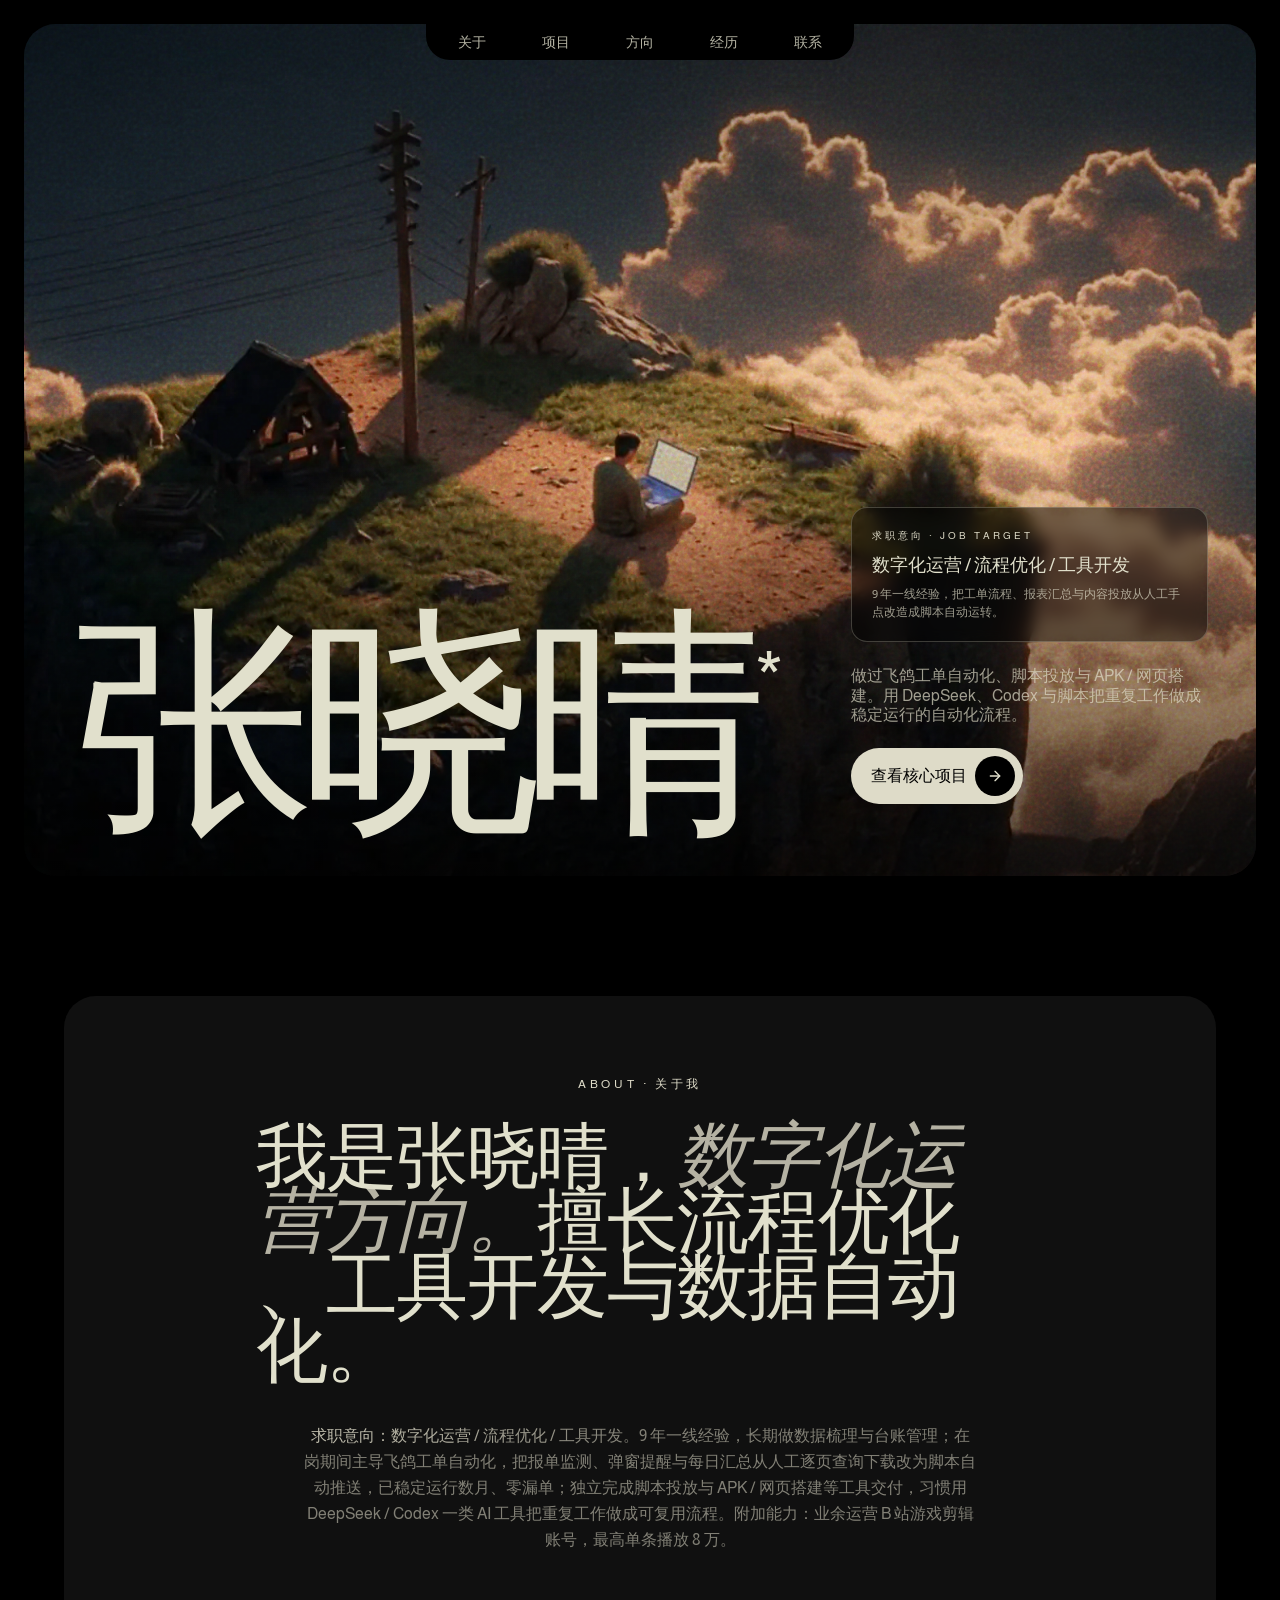
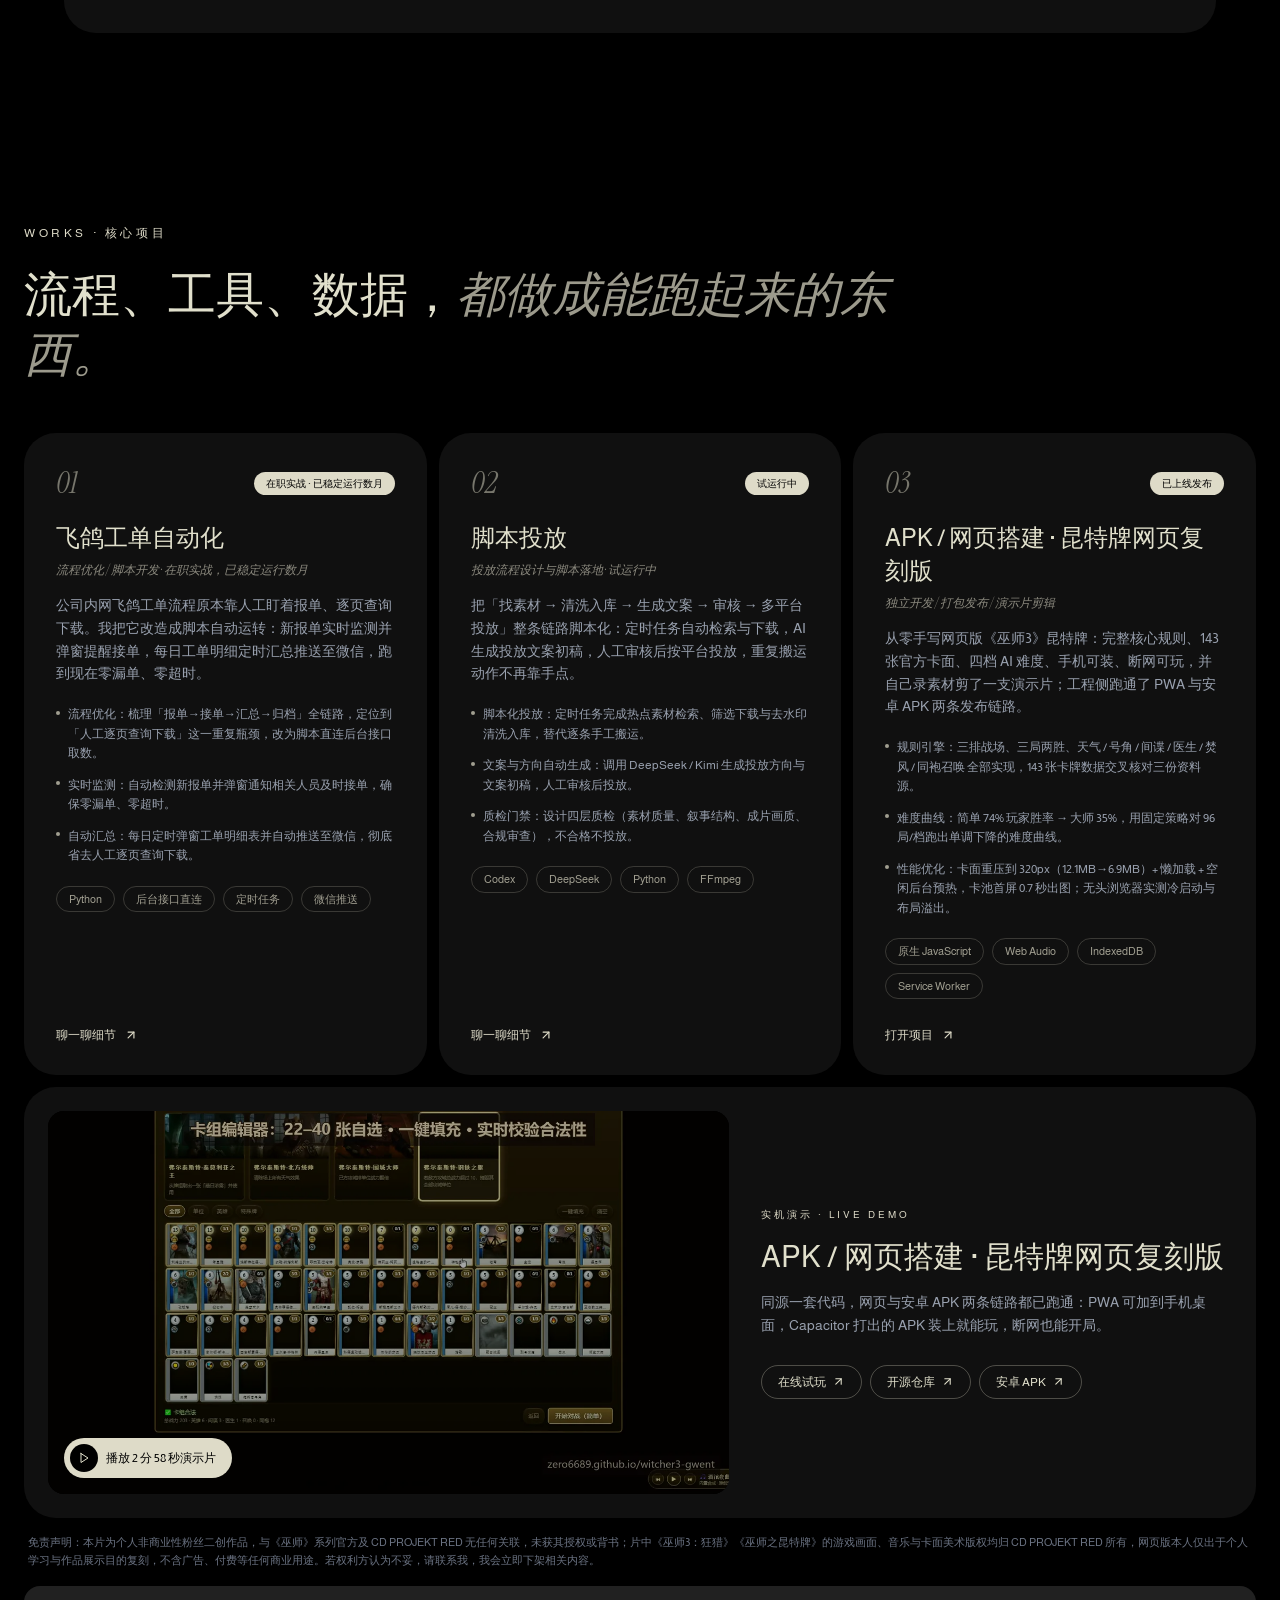
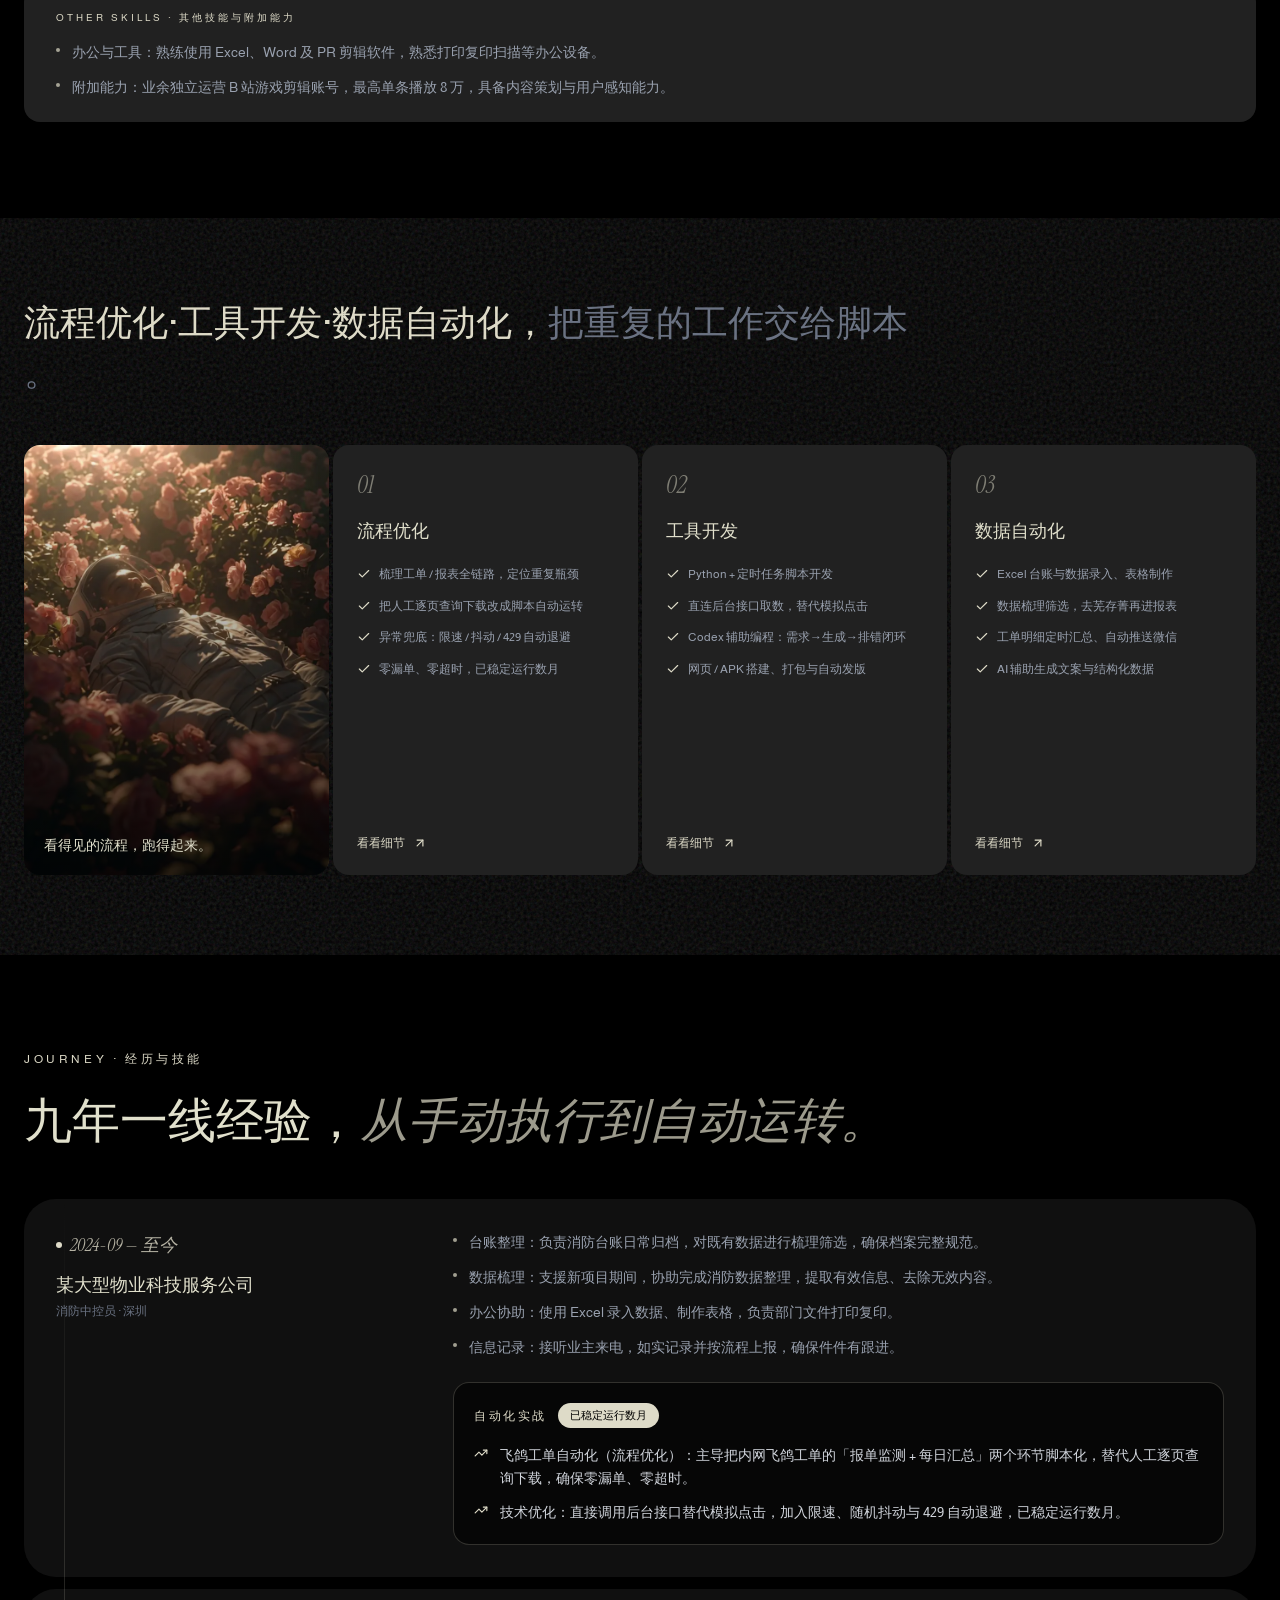
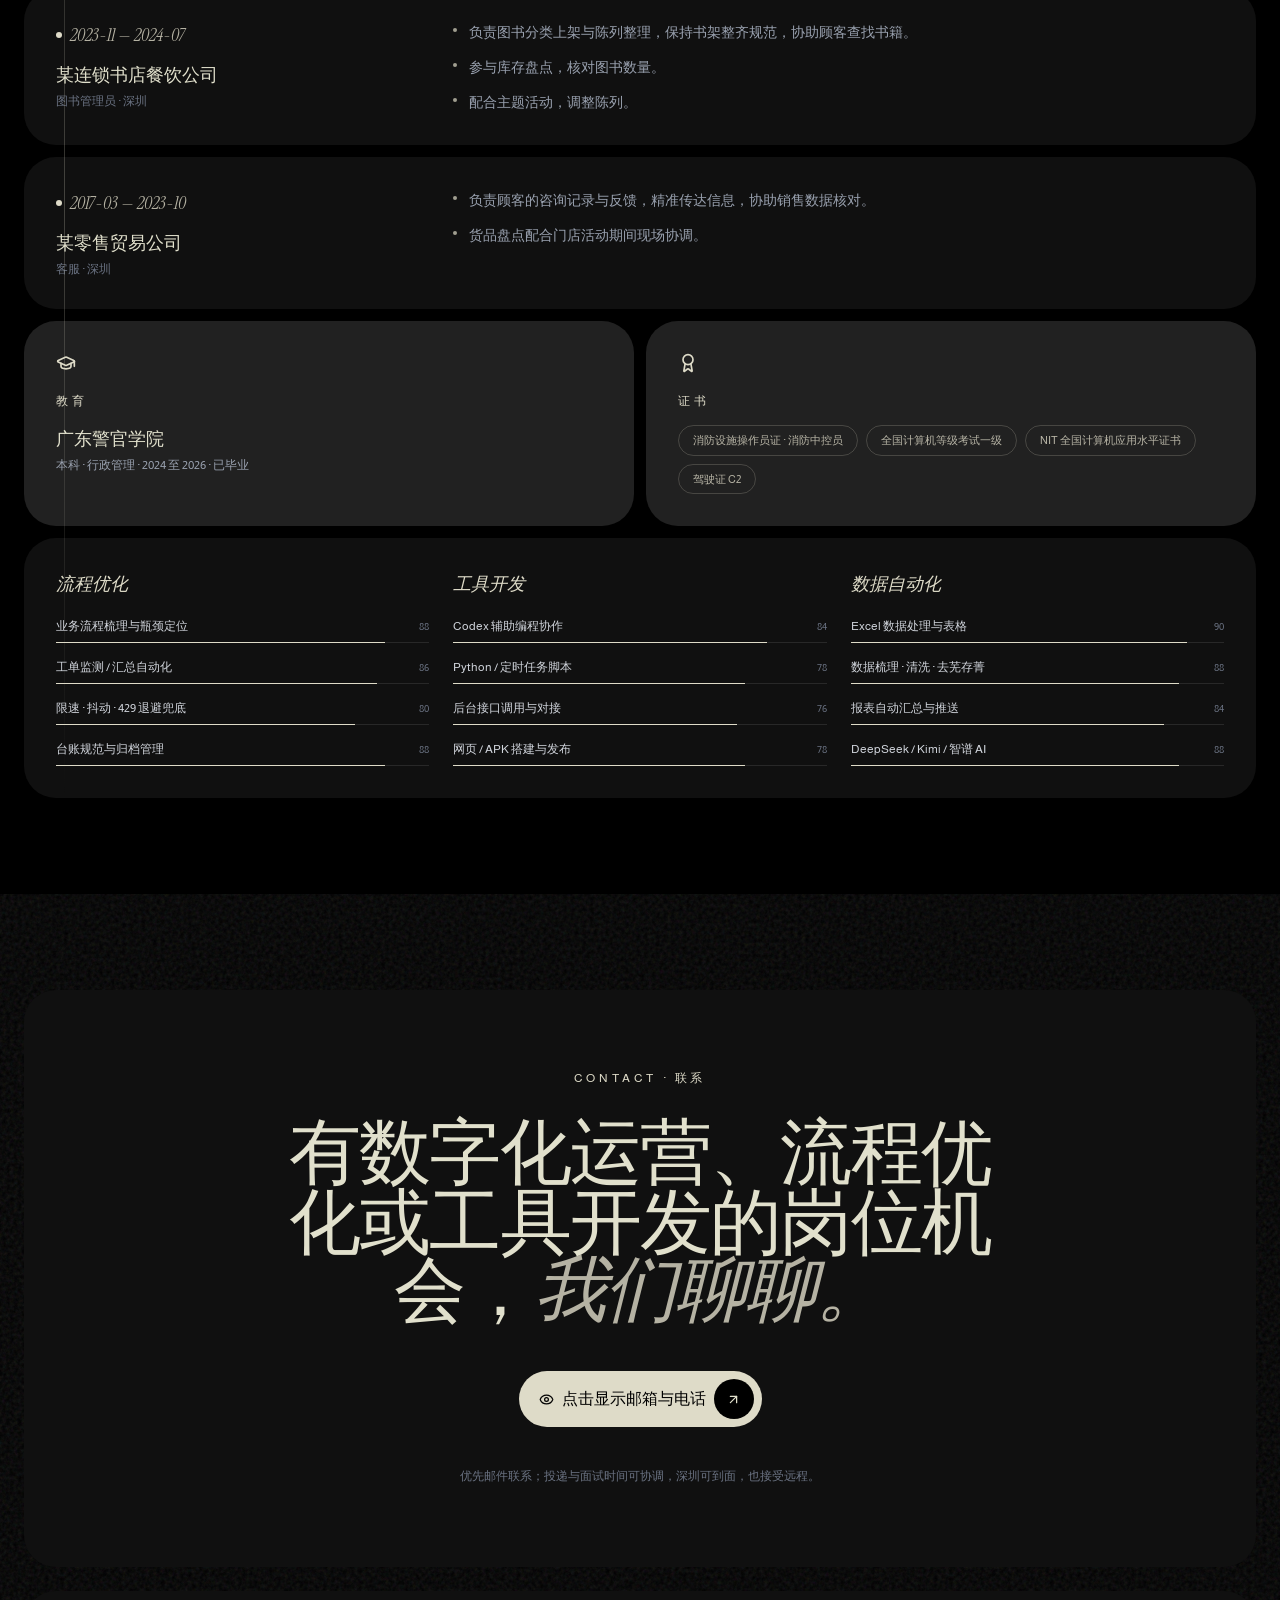
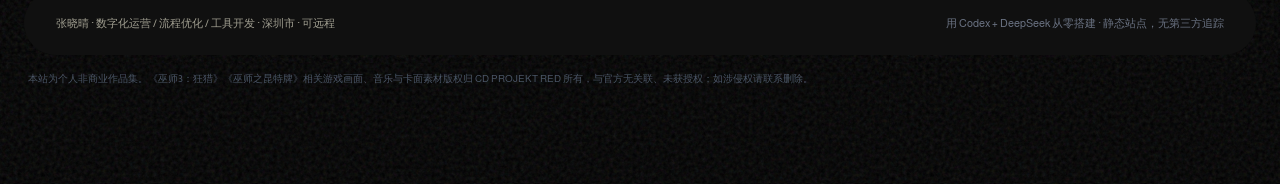
==== commit f4f2754e: "resume: lead with digital ops - feige workorder automation, script delivery, apk/web build; job inte" ====
--- a/index.html
+++ b/index.html
@@ -3,15 +3,15 @@
   <head>
     <meta charset="UTF-8" />
     <meta name="viewport" content="width=device-width, initial-scale=1.0" />
-    <title>张晓晴 · AI 产品助理 / 内容运营 · 动态简历</title>
+    <title>张晓晴 · 数字化运营 / 流程优化 / 工具开发 · 求职简历</title>
     <meta
       name="description"
-      content="张晓晴，AI 产品助理 / 内容运营，B 站游戏剪辑创作者，独立搭建 AI 辅助内容生产流水线，有内网工单自动化实战经验。"
+      content="张晓晴，求职意向：数字化运营 / 流程优化 / 工具开发。9 年一线经验，主导飞鸽工单自动化（报单实时监测 + 每日汇总自动推送，稳定运行数月），独立完成脚本投放与 APK / 网页搭建。"
     />
     <meta name="theme-color" content="#000000" />
     <link rel="icon" type="image/svg+xml" href="./favicon.svg" />
-    <script type="module" crossorigin src="./assets/index-Cqe-Mrup.js"></script>
-    <link rel="stylesheet" crossorigin href="./assets/index-CuzHjSO6.css">
+    <script type="module" crossorigin src="./assets/index-CpH2PQgI.js"></script>
+    <link rel="stylesheet" crossorigin href="./assets/index-CiX4aBol.css">
   </head>
   <body>
     <div id="root"></div>
--- a/assets/index-CiX4aBol.css
+++ b/assets/index-CiX4aBol.css
@@ -0,0 +1,2 @@
+/*! tailwindcss v4.3.3 | MIT License | https://tailwindcss.com */
+@layer properties{@supports (((-webkit-hyphens:none)) and (not (margin-trim:inline))) or ((-moz-orient:inline) and (not (color:rgb(from red r g b)))){*,:before,:after,::backdrop{--tw-translate-x:0;--tw-translate-y:0;--tw-translate-z:0;--tw-rotate-x:initial;--tw-rotate-y:initial;--tw-rotate-z:initial;--tw-skew-x:initial;--tw-skew-y:initial;--tw-space-y-reverse:0;--tw-border-style:solid;--tw-gradient-position:initial;--tw-gradient-from:#0000;--tw-gradient-via:#0000;--tw-gradient-to:#0000;--tw-gradient-stops:initial;--tw-gradient-via-stops:initial;--tw-gradient-from-position:0%;--tw-gradient-via-position:50%;--tw-gradient-to-position:100%;--tw-leading:initial;--tw-font-weight:initial;--tw-tracking:initial;--tw-shadow:0 0 #0000;--tw-shadow-color:initial;--tw-shadow-alpha:100%;--tw-inset-shadow:0 0 #0000;--tw-inset-shadow-color:initial;--tw-inset-shadow-alpha:100%;--tw-ring-color:initial;--tw-ring-shadow:0 0 #0000;--tw-inset-ring-color:initial;--tw-inset-ring-shadow:0 0 #0000;--tw-ring-inset:initial;--tw-ring-offset-width:0px;--tw-ring-offset-color:#fff;--tw-ring-offset-shadow:0 0 #0000;--tw-blur:initial;--tw-brightness:initial;--tw-contrast:initial;--tw-grayscale:initial;--tw-hue-rotate:initial;--tw-invert:initial;--tw-opacity:initial;--tw-saturate:initial;--tw-sepia:initial;--tw-drop-shadow:initial;--tw-drop-shadow-color:initial;--tw-drop-shadow-alpha:100%;--tw-drop-shadow-size:initial;--tw-backdrop-blur:initial;--tw-backdrop-brightness:initial;--tw-backdrop-contrast:initial;--tw-backdrop-grayscale:initial;--tw-backdrop-hue-rotate:initial;--tw-backdrop-invert:initial;--tw-backdrop-opacity:initial;--tw-backdrop-saturate:initial;--tw-backdrop-sepia:initial;--tw-duration:initial;--tw-ease:initial;--tw-scale-x:1;--tw-scale-y:1;--tw-scale-z:1}}}@layer theme{:root,:host{--font-sans:-apple-system, BlinkMacSystemFont, "Segoe UI", Roboto, "Helvetica Neue", "Noto Sans", Arial, sans-serif, "Apple Color Emoji", "Segoe UI Emoji", "Segoe UI Symbol", "Noto Color Emoji";--font-serif:ui-serif, Georgia, Cambria, "Times New Roman", Times, serif;--font-mono:ui-monospace, SFMono-Regular, Menlo, Monaco, Consolas, "Liberation Mono", "Courier New", monospace;--color-slate-900:oklch(20.8% .042 265.755);--color-gray-100:oklch(96.7% .003 264.542);--color-gray-200:oklch(92.8% .006 264.531);--color-gray-300:oklch(87.2% .01 258.338);--color-gray-400:oklch(70.7% .022 261.325);--color-gray-500:oklch(55.1% .027 264.364);--color-gray-600:oklch(44.6% .03 256.802);--color-gray-700:oklch(37.3% .034 259.733);--color-gray-900:oklch(21% .034 264.665);--color-black:#000;--color-white:#fff;--spacing:.25rem;--container-xs:20rem;--container-md:28rem;--container-xl:36rem;--container-2xl:42rem;--container-3xl:48rem;--container-4xl:56rem;--container-6xl:72rem;--container-7xl:80rem;--text-xs:.75rem;--text-xs--line-height:calc(1 / .75);--text-sm:.875rem;--text-sm--line-height:calc(1.25 / .875);--text-base:1rem;--text-base--line-height:calc(1.5 / 1);--text-lg:1.125rem;--text-lg--line-height:calc(1.75 / 1.125);--text-xl:1.25rem;--text-xl--line-height:calc(1.75 / 1.25);--text-2xl:1.5rem;--text-2xl--line-height:calc(2 / 1.5);--text-3xl:1.875rem;--text-3xl--line-height:calc(2.25 / 1.875);--text-4xl:2.25rem;--text-4xl--line-height:calc(2.5 / 2.25);--text-5xl:3rem;--text-5xl--line-height:1;--text-6xl:3.75rem;--text-6xl--line-height:1;--text-7xl:4.5rem;--text-7xl--line-height:1;--font-weight-normal:400;--font-weight-medium:500;--font-weight-semibold:600;--font-weight-bold:700;--tracking-tight:-.025em;--tracking-wide:.025em;--leading-tight:1.25;--leading-snug:1.375;--leading-relaxed:1.625;--radius-2xl:1rem;--radius-3xl:1.5rem;--ease-in:cubic-bezier(.4, 0, 1, 1);--ease-out:cubic-bezier(0, 0, .2, 1);--ease-in-out:cubic-bezier(.4, 0, .2, 1);--blur-sm:8px;--aspect-video:16 / 9;--default-transition-duration:.15s;--default-transition-timing-function:cubic-bezier(.4, 0, .2, 1);--default-font-family:var(--font-sans);--default-mono-font-family:var(--font-mono)}}@layer base{*,:after,:before,::backdrop{box-sizing:border-box;border:0 solid;margin:0;padding:0}::file-selector-button{box-sizing:border-box;border:0 solid;margin:0;padding:0}html,:host{-webkit-text-size-adjust:100%;tab-size:4;line-height:1.5;font-family:var(--default-font-family,-apple-system, BlinkMacSystemFont, "Segoe UI", Roboto, "Helvetica Neue", "Noto Sans", Arial, sans-serif, "Apple Color Emoji", "Segoe UI Emoji", "Segoe UI Symbol", "Noto Color Emoji");font-feature-settings:var(--default-font-feature-settings,normal);font-variation-settings:var(--default-font-variation-settings,normal);-webkit-tap-highlight-color:transparent}hr{height:0;color:inherit;border-top-width:1px}abbr:where([title]){-webkit-text-decoration:underline dotted;text-decoration:underline dotted}h1,h2,h3,h4,h5,h6{font-size:inherit;font-weight:inherit}a{color:inherit;-webkit-text-decoration:inherit;-webkit-text-decoration:inherit;-webkit-text-decoration:inherit;-webkit-text-decoration:inherit;text-decoration:inherit}b,strong{font-weight:bolder}code,kbd,samp,pre{font-family:var(--default-mono-font-family,ui-monospace, SFMono-Regular, Menlo, Monaco, Consolas, "Liberation Mono", "Courier New", monospace);font-feature-settings:var(--default-mono-font-feature-settings,normal);font-variation-settings:var(--default-mono-font-variation-settings,normal);font-size:1em}small{font-size:80%}sub,sup{vertical-align:baseline;font-size:75%;line-height:0;position:relative}sub{bottom:-.25em}sup{top:-.5em}table{text-indent:0;border-color:inherit;border-collapse:collapse}:-moz-focusring:where(:not(iframe)){outline:auto}progress{vertical-align:baseline}summary{display:list-item}ol,ul,menu{list-style:none}img,svg,video,canvas,audio,iframe,embed,object{vertical-align:middle;display:block}img,video{max-width:100%;height:auto}button,input,select,optgroup,textarea{font:inherit;font-feature-settings:inherit;font-variation-settings:inherit;letter-spacing:inherit;color:inherit;opacity:1;background-color:#0000;border-radius:0}::file-selector-button{font:inherit;font-feature-settings:inherit;font-variation-settings:inherit;letter-spacing:inherit;color:inherit;opacity:1;background-color:#0000;border-radius:0}:where(select:is([multiple],[size])) optgroup{font-weight:bolder}:where(select:is([multiple],[size])) optgroup option{padding-inline-start:20px}::file-selector-button{margin-inline-end:4px}::placeholder{opacity:1}@supports (not ((-webkit-appearance:-apple-pay-button))) or (contain-intrinsic-size:1px){::placeholder{color:currentColor}@supports (color:color-mix(in lab, red, red)){::placeholder{color:color-mix(in oklab, currentcolor 50%, transparent)}}}textarea{resize:vertical}::-webkit-search-decoration{-webkit-appearance:none}::-webkit-date-and-time-value{min-height:1lh;text-align:inherit}::-webkit-datetime-edit{display:inline-flex}::-webkit-datetime-edit-fields-wrapper{padding:0}::-webkit-datetime-edit{padding-block:0}::-webkit-datetime-edit-year-field{padding-block:0}::-webkit-datetime-edit-month-field{padding-block:0}::-webkit-datetime-edit-day-field{padding-block:0}::-webkit-datetime-edit-hour-field{padding-block:0}::-webkit-datetime-edit-minute-field{padding-block:0}::-webkit-datetime-edit-second-field{padding-block:0}::-webkit-datetime-edit-millisecond-field{padding-block:0}::-webkit-datetime-edit-meridiem-field{padding-block:0}::-webkit-calendar-picker-indicator{line-height:1}:-moz-ui-invalid{box-shadow:none}button,input:where([type=button],[type=reset],[type=submit]){appearance:button}::file-selector-button{appearance:button}::-webkit-inner-spin-button{height:auto}::-webkit-outer-spin-button{height:auto}[hidden]:where(:not([hidden=until-found])){display:none!important}}@layer components;@layer utilities{.pointer-events-none{pointer-events:none}.visible{visibility:visible}.sr-only{clip-path:inset(50%);white-space:nowrap;border-width:0;width:1px;height:1px;margin:-1px;padding:0;position:absolute;overflow:hidden}.absolute{position:absolute}.fixed{position:fixed}.relative{position:relative}.inset-0{inset:0}.inset-\[-12\%\]{inset:-12%}.top-0{top:0}.top-\[0\.35em\]{top:.35em}.-right-\[0\.22em\]{right:-.22em}.right-0{right:0}.bottom-0{bottom:0}.bottom-4{bottom:calc(var(--spacing) * 4)}.bottom-5{bottom:calc(var(--spacing) * 5)}.bottom-6{bottom:calc(var(--spacing) * 6)}.left-0{left:0}.left-1\/2{left:50%}.left-4{left:calc(var(--spacing) * 4)}.left-5{left:calc(var(--spacing) * 5)}.left-10{left:calc(var(--spacing) * 10)}.z-10{z-index:10}.z-20{z-index:20}.z-50{z-index:50}.mx-3{margin-inline:calc(var(--spacing) * 3)}.mx-auto{margin-inline:auto}.mt-0\.5{margin-top:calc(var(--spacing) * .5)}.mt-1{margin-top:var(--spacing)}.mt-2{margin-top:calc(var(--spacing) * 2)}.mt-2\.5{margin-top:calc(var(--spacing) * 2.5)}.mt-3{margin-top:calc(var(--spacing) * 3)}.mt-4{margin-top:calc(var(--spacing) * 4)}.mt-5{margin-top:calc(var(--spacing) * 5)}.mt-6{margin-top:calc(var(--spacing) * 6)}.mt-7{margin-top:calc(var(--spacing) * 7)}.mt-8{margin-top:calc(var(--spacing) * 8)}.mt-10{margin-top:calc(var(--spacing) * 10)}.mt-12{margin-top:calc(var(--spacing) * 12)}.mt-16{margin-top:calc(var(--spacing) * 16)}.mt-\[0\.5em\]{margin-top:.5em}.mt-\[0\.45em\]{margin-top:.45em}.mt-auto{margin-top:auto}.mr-\[0\.24em\]{margin-right:.24em}.mb-3{margin-bottom:calc(var(--spacing) * 3)}.mb-5{margin-bottom:calc(var(--spacing) * 5)}.mb-6{margin-bottom:calc(var(--spacing) * 6)}.mb-8{margin-bottom:calc(var(--spacing) * 8)}.mb-10{margin-bottom:calc(var(--spacing) * 10)}.mb-12{margin-bottom:calc(var(--spacing) * 12)}.mb-16{margin-bottom:calc(var(--spacing) * 16)}.ml-0{margin-left:0}.block{display:block}.contents{display:contents}.flex{display:flex}.grid{display:grid}.hidden{display:none}.inline{display:inline}.inline-block{display:inline-block}.inline-flex{display:inline-flex}.aspect-\[3\/2\]{aspect-ratio:3/2}.aspect-\[329\/246\]{aspect-ratio:329/246}.aspect-\[438\/346\]{aspect-ratio:438/346}.aspect-square{aspect-ratio:1}.aspect-video{aspect-ratio:var(--aspect-video)}.h-1{height:var(--spacing)}.h-1\.5{height:calc(var(--spacing) * 1.5)}.h-5{height:calc(var(--spacing) * 5)}.h-6{height:calc(var(--spacing) * 6)}.h-7{height:calc(var(--spacing) * 7)}.h-9{height:calc(var(--spacing) * 9)}.h-\[20px\]{height:20px}.h-\[124\%\]{height:124%}.h-\[280px\]{height:280px}.h-full{height:100%}.h-px{height:1px}.h-screen{height:100vh}.min-h-\[280px\]{min-height:280px}.min-h-\[640px\]{min-height:640px}.min-h-screen{min-height:100vh}.w-1{width:var(--spacing)}.w-1\.5{width:calc(var(--spacing) * 1.5)}.w-5{width:calc(var(--spacing) * 5)}.w-6{width:calc(var(--spacing) * 6)}.w-7{width:calc(var(--spacing) * 7)}.w-9{width:calc(var(--spacing) * 9)}.w-\[124\%\]{width:124%}.w-fit{width:fit-content}.w-full{width:100%}.w-max{width:max-content}.w-px{width:1px}.max-w-2xl{max-width:var(--container-2xl)}.max-w-3xl{max-width:var(--container-3xl)}.max-w-4xl{max-width:var(--container-4xl)}.max-w-6xl{max-width:var(--container-6xl)}.max-w-7xl{max-width:var(--container-7xl)}.max-w-\[1200px\]{max-width:1200px}.max-w-\[1440px\]{max-width:1440px}.max-w-md{max-width:var(--container-md)}.max-w-xl{max-width:var(--container-xl)}.max-w-xs{max-width:var(--container-xs)}.shrink-0{flex-shrink:0}.-translate-x-1\/2{--tw-translate-x:calc(calc(1 / 2 * 100%) * -1);translate:var(--tw-translate-x) var(--tw-translate-y)}.-rotate-0{rotate:0deg}.-rotate-45{rotate:-45deg}.transform{transform:var(--tw-rotate-x,) var(--tw-rotate-y,) var(--tw-rotate-z,) var(--tw-skew-x,) var(--tw-skew-y,)}.cursor-pointer{cursor:pointer}.resize{resize:both}.grid-cols-1{grid-template-columns:repeat(1,minmax(0,1fr))}.flex-col{flex-direction:column}.flex-wrap{flex-wrap:wrap}.place-items-center{place-items:center}.items-baseline{align-items:baseline}.items-center{align-items:center}.items-end{align-items:flex-end}.items-start{align-items:flex-start}.justify-between{justify-content:space-between}.justify-center{justify-content:center}.justify-end{justify-content:flex-end}.gap-1{gap:var(--spacing)}.gap-1\.5{gap:calc(var(--spacing) * 1.5)}.gap-2{gap:calc(var(--spacing) * 2)}.gap-3{gap:calc(var(--spacing) * 3)}.gap-4{gap:calc(var(--spacing) * 4)}.gap-5{gap:calc(var(--spacing) * 5)}.gap-6{gap:calc(var(--spacing) * 6)}.gap-8{gap:calc(var(--spacing) * 8)}.gap-16{gap:calc(var(--spacing) * 16)}:where(.space-y-2>:not(:last-child)){--tw-space-y-reverse:0;margin-block-start:calc(calc(var(--spacing) * 2) * var(--tw-space-y-reverse));margin-block-end:calc(calc(var(--spacing) * 2) * calc(1 - var(--tw-space-y-reverse)))}:where(.space-y-3>:not(:last-child)){--tw-space-y-reverse:0;margin-block-start:calc(calc(var(--spacing) * 3) * var(--tw-space-y-reverse));margin-block-end:calc(calc(var(--spacing) * 3) * calc(1 - var(--tw-space-y-reverse)))}:where(.space-y-4>:not(:last-child)){--tw-space-y-reverse:0;margin-block-start:calc(calc(var(--spacing) * 4) * var(--tw-space-y-reverse));margin-block-end:calc(calc(var(--spacing) * 4) * calc(1 - var(--tw-space-y-reverse)))}.overflow-hidden{overflow:hidden}.rounded{border-radius:.25rem}.rounded-2xl{border-radius:var(--radius-2xl)}.rounded-\[2rem\]{border-radius:2rem}.rounded-\[4px\]{border-radius:4px}.rounded-\[40px\]{border-radius:40px}.rounded-full{border-radius:2147483647px}.rounded-b-2xl{border-bottom-right-radius:var(--radius-2xl);border-bottom-left-radius:var(--radius-2xl)}.border{border-style:var(--tw-border-style);border-width:1px}.border-t{border-top-style:var(--tw-border-style);border-top-width:1px}.border-\[\#DEDBC8\]\/20{border-color:oklab(88.8652% -.00426707 .0253293/.2)}.border-\[\#DEDBC8\]\/25{border-color:oklab(88.8652% -.00426707 .0253293/.25)}.border-\[\#DEDBC8\]\/30{border-color:oklab(88.8652% -.00426707 .0253293/.3)}.border-gray-200{border-color:var(--color-gray-200)}.border-gray-300{border-color:var(--color-gray-300)}.bg-\[\#1a1d2e\]{background-color:#1a1d2e}.bg-\[\#6b6b6b\]{background-color:#6b6b6b}.bg-\[\#051A24\]{background-color:#051a24}.bg-\[\#101010\]{background-color:#101010}.bg-\[\#212121\]{background-color:#212121}.bg-\[\#DEDBC8\]{background-color:#dedbc8}.bg-\[\#DEDBC8\]\/70{background-color:oklab(88.8652% -.00426707 .0253293/.7)}.bg-\[\#EFEFEF\]{background-color:#efefef}.bg-\[\#F1F5F7\]{background-color:#f1f5f7}.bg-\[\#F5F5F5\]{background-color:#f5f5f5}.bg-\[\#F26522\]{background-color:#f26522}.bg-black{background-color:var(--color-black)}.bg-black\/35{background-color:#00000059}@supports (color:color-mix(in lab, red, red)){.bg-black\/35{background-color:color-mix(in oklab, var(--color-black) 35%, transparent)}}.bg-black\/45{background-color:#00000073}@supports (color:color-mix(in lab, red, red)){.bg-black\/45{background-color:color-mix(in oklab, var(--color-black) 45%, transparent)}}.bg-black\/60{background-color:#0009}@supports (color:color-mix(in lab, red, red)){.bg-black\/60{background-color:color-mix(in oklab, var(--color-black) 60%, transparent)}}.bg-gray-100{background-color:var(--color-gray-100)}.bg-gray-900{background-color:var(--color-gray-900)}.bg-white{background-color:var(--color-white)}.bg-white\/10{background-color:#ffffff1a}@supports (color:color-mix(in lab, red, red)){.bg-white\/10{background-color:color-mix(in oklab, var(--color-white) 10%, transparent)}}.bg-white\/90{background-color:#ffffffe6}@supports (color:color-mix(in lab, red, red)){.bg-white\/90{background-color:color-mix(in oklab, var(--color-white) 90%, transparent)}}.bg-gradient-to-b{--tw-gradient-position:to bottom in oklab;background-image:linear-gradient(var(--tw-gradient-stops))}.bg-gradient-to-t{--tw-gradient-position:to top in oklab;background-image:linear-gradient(var(--tw-gradient-stops))}.from-black\/30{--tw-gradient-from:#0000004d}@supports (color:color-mix(in lab, red, red)){.from-black\/30{--tw-gradient-from:color-mix(in oklab, var(--color-black) 30%, transparent)}}.from-black\/30{--tw-gradient-stops:var(--tw-gradient-via-stops,var(--tw-gradient-position), var(--tw-gradient-from) var(--tw-gradient-from-position), var(--tw-gradient-to) var(--tw-gradient-to-position))}.from-black\/70{--tw-gradient-from:#000000b3}@supports (color:color-mix(in lab, red, red)){.from-black\/70{--tw-gradient-from:color-mix(in oklab, var(--color-black) 70%, transparent)}}.from-black\/70{--tw-gradient-stops:var(--tw-gradient-via-stops,var(--tw-gradient-position), var(--tw-gradient-from) var(--tw-gradient-from-position), var(--tw-gradient-to) var(--tw-gradient-to-position))}.from-transparent{--tw-gradient-from:transparent;--tw-gradient-stops:var(--tw-gradient-via-stops,var(--tw-gradient-position), var(--tw-gradient-from) var(--tw-gradient-from-position), var(--tw-gradient-to) var(--tw-gradient-to-position))}.via-\[\#DEDBC8\]\/25{--tw-gradient-via:oklab(88.8652% -.00426707 .0253293/.25);--tw-gradient-via-stops:var(--tw-gradient-position), var(--tw-gradient-from) var(--tw-gradient-from-position), var(--tw-gradient-via) var(--tw-gradient-via-position), var(--tw-gradient-to) var(--tw-gradient-to-position);--tw-gradient-stops:var(--tw-gradient-via-stops)}.via-transparent{--tw-gradient-via:transparent;--tw-gradient-via-stops:var(--tw-gradient-position), var(--tw-gradient-from) var(--tw-gradient-from-position), var(--tw-gradient-via) var(--tw-gradient-via-position), var(--tw-gradient-to) var(--tw-gradient-to-position);--tw-gradient-stops:var(--tw-gradient-via-stops)}.to-black\/60{--tw-gradient-to:#0009}@supports (color:color-mix(in lab, red, red)){.to-black\/60{--tw-gradient-to:color-mix(in oklab, var(--color-black) 60%, transparent)}}.to-black\/60{--tw-gradient-stops:var(--tw-gradient-via-stops,var(--tw-gradient-position), var(--tw-gradient-from) var(--tw-gradient-from-position), var(--tw-gradient-to) var(--tw-gradient-to-position))}.to-transparent{--tw-gradient-to:transparent;--tw-gradient-stops:var(--tw-gradient-via-stops,var(--tw-gradient-position), var(--tw-gradient-from) var(--tw-gradient-from-position), var(--tw-gradient-to) var(--tw-gradient-to-position))}.object-cover{object-fit:cover}.p-2{padding:calc(var(--spacing) * 2)}.p-4{padding:calc(var(--spacing) * 4)}.p-5{padding:calc(var(--spacing) * 5)}.p-6{padding:calc(var(--spacing) * 6)}.p-\[5px\]{padding:5px}.\!px-5{padding-inline:calc(var(--spacing) * 5)!important}.px-1{padding-inline:var(--spacing)}.px-1\.5{padding-inline:calc(var(--spacing) * 1.5)}.px-3{padding-inline:calc(var(--spacing) * 3)}.px-3\.5{padding-inline:calc(var(--spacing) * 3.5)}.px-4{padding-inline:calc(var(--spacing) * 4)}.px-5{padding-inline:calc(var(--spacing) * 5)}.px-6{padding-inline:calc(var(--spacing) * 6)}.px-8{padding-inline:calc(var(--spacing) * 8)}.\!py-2{padding-block:calc(var(--spacing) * 2)!important}.py-0\.5{padding-block:calc(var(--spacing) * .5)}.py-1{padding-block:var(--spacing)}.py-1\.5{padding-block:calc(var(--spacing) * 1.5)}.py-2{padding-block:calc(var(--spacing) * 2)}.py-2\.5{padding-block:calc(var(--spacing) * 2.5)}.py-4{padding-block:calc(var(--spacing) * 4)}.py-6{padding-block:calc(var(--spacing) * 6)}.py-12{padding-block:calc(var(--spacing) * 12)}.py-14{padding-block:calc(var(--spacing) * 14)}.py-16{padding-block:calc(var(--spacing) * 16)}.py-24{padding-block:calc(var(--spacing) * 24)}.pt-6{padding-top:calc(var(--spacing) * 6)}.pt-8{padding-top:calc(var(--spacing) * 8)}.pt-16{padding-top:calc(var(--spacing) * 16)}.pr-2{padding-right:calc(var(--spacing) * 2)}.pr-4{padding-right:calc(var(--spacing) * 4)}.pr-8{padding-right:calc(var(--spacing) * 8)}.pb-8{padding-bottom:calc(var(--spacing) * 8)}.pb-10{padding-bottom:calc(var(--spacing) * 10)}.pb-12{padding-bottom:calc(var(--spacing) * 12)}.pb-14{padding-bottom:calc(var(--spacing) * 14)}.pb-16{padding-bottom:calc(var(--spacing) * 16)}.pl-1\.5{padding-left:calc(var(--spacing) * 1.5)}.pl-2{padding-left:calc(var(--spacing) * 2)}.pl-5{padding-left:calc(var(--spacing) * 5)}.pl-8{padding-left:calc(var(--spacing) * 8)}.text-center{text-align:center}.text-left{text-align:left}.font-mono{font-family:var(--font-mono)}.font-serif{font-family:var(--font-serif)}.text-2xl{font-size:var(--text-2xl);line-height:var(--tw-leading,var(--text-2xl--line-height))}.text-3xl{font-size:var(--text-3xl);line-height:var(--tw-leading,var(--text-3xl--line-height))}.text-base{font-size:var(--text-base);line-height:var(--tw-leading,var(--text-base--line-height))}.text-lg{font-size:var(--text-lg);line-height:var(--tw-leading,var(--text-lg--line-height))}.text-sm{font-size:var(--text-sm);line-height:var(--tw-leading,var(--text-sm--line-height))}.text-xl{font-size:var(--text-xl);line-height:var(--tw-leading,var(--text-xl--line-height))}.text-xs{font-size:var(--text-xs);line-height:var(--tw-leading,var(--text-xs--line-height))}.text-\[0\.31em\]{font-size:.31em}.text-\[10px\]{font-size:10px}.text-\[11px\]{font-size:11px}.text-\[13px\]{font-size:13px}.text-\[15px\]{font-size:15px}.text-\[22px\]{font-size:22px}.text-\[26vw\]{font-size:26vw}.text-\[32px\]{font-size:32px}.text-\[48px\]{font-size:48px}.text-\[clamp\(1\.5rem\,4vw\,3\.2rem\)\]{font-size:clamp(1.5rem,4vw,3.2rem)}.text-\[clamp\(1\.75rem\,7vw\,4\.2rem\)\]{font-size:clamp(1.75rem,7vw,4.2rem)}.leading-\[0\.85\]{--tw-leading:.85;line-height:.85}.leading-\[0\.95\]{--tw-leading:.95;line-height:.95}.leading-\[1\.1\]{--tw-leading:1.1;line-height:1.1}.leading-\[1\.2\]{--tw-leading:1.2;line-height:1.2}.leading-\[1\.5\]{--tw-leading:1.5;line-height:1.5}.leading-\[1\.08\]{--tw-leading:1.08;line-height:1.08}.leading-\[1\.12\]{--tw-leading:1.12;line-height:1.12}.leading-\[1\.65\]{--tw-leading:1.65;line-height:1.65}.leading-\[20px\]{--tw-leading:20px;line-height:20px}.leading-relaxed{--tw-leading:var(--leading-relaxed);line-height:var(--leading-relaxed)}.leading-snug{--tw-leading:var(--leading-snug);line-height:var(--leading-snug)}.leading-tight{--tw-leading:var(--leading-tight);line-height:var(--leading-tight)}.font-bold{--tw-font-weight:var(--font-weight-bold);font-weight:var(--font-weight-bold)}.font-medium{--tw-font-weight:var(--font-weight-medium);font-weight:var(--font-weight-medium)}.font-normal{--tw-font-weight:var(--font-weight-normal);font-weight:var(--font-weight-normal)}.font-semibold{--tw-font-weight:var(--font-weight-semibold);font-weight:var(--font-weight-semibold)}.tracking-\[-0\.02em\]{--tw-tracking:-.02em;letter-spacing:-.02em}.tracking-\[-0\.03em\]{--tw-tracking:-.03em;letter-spacing:-.03em}.tracking-\[-0\.07em\]{--tw-tracking:-.07em;letter-spacing:-.07em}.tracking-\[0\.2em\]{--tw-tracking:.2em;letter-spacing:.2em}.tracking-\[0\.3em\]{--tw-tracking:.3em;letter-spacing:.3em}.tracking-tight{--tw-tracking:var(--tracking-tight);letter-spacing:var(--tracking-tight)}.tracking-wide{--tw-tracking:var(--tracking-wide);letter-spacing:var(--tracking-wide)}.whitespace-nowrap{white-space:nowrap}.text-\[\#0D212C\]{color:#0d212c}.text-\[\#051A24\]{color:#051a24}.text-\[\#051A24\]\/70{color:oklab(20.5994% -.0210589 -.0263572/.7)}.text-\[\#273C46\]{color:#273c46}.text-\[\#DEDBC8\]{color:#dedbc8}.text-\[\#DEDBC8\]\/50{color:oklab(88.8652% -.00426707 .0253293/.5)}.text-\[\#DEDBC8\]\/60{color:oklab(88.8652% -.00426707 .0253293/.6)}.text-\[\#DEDBC8\]\/70{color:oklab(88.8652% -.00426707 .0253293/.7)}.text-\[\#DEDBC8\]\/80{color:oklab(88.8652% -.00426707 .0253293/.8)}.text-\[\#E0EBF0\]{color:#e0ebf0}.text-\[\#E1E0CC\]{color:#e1e0cc}.text-\[\#E8704E\]{color:#e8704e}.text-\[\#F6FCFF\]{color:#f6fcff}.text-\[\#F26522\]{color:#f26522}.text-black{color:var(--color-black)}.text-gray-300{color:var(--color-gray-300)}.text-gray-400{color:var(--color-gray-400)}.text-gray-500{color:var(--color-gray-500)}.text-gray-600{color:var(--color-gray-600)}.text-gray-700{color:var(--color-gray-700)}.text-gray-900{color:var(--color-gray-900)}.text-slate-900{color:var(--color-slate-900)}.text-white{color:var(--color-white)}.uppercase{text-transform:uppercase}.italic{font-style:italic}.opacity-0{opacity:0}.opacity-\[0\.7\]{opacity:.7}.opacity-\[0\.12\]{opacity:.12}.opacity-\[0\.15\]{opacity:.15}.mix-blend-overlay{mix-blend-mode:overlay}.shadow-\[0_0_0_0\.5px_rgba\(0\,0\,0\,0\.05\)\,0_4px_30px_rgba\(0\,0\,0\,0\.12\)\]{--tw-shadow:0 0 0 .5px var(--tw-shadow-color,#0000000d), 0 4px 30px var(--tw-shadow-color,#0000001f);box-shadow:var(--tw-inset-shadow), var(--tw-inset-ring-shadow), var(--tw-ring-offset-shadow), var(--tw-ring-shadow), var(--tw-shadow)}.shadow-\[0_2px_8px_rgba\(0\,0\,0\,0\.06\)\]{--tw-shadow:0 2px 8px var(--tw-shadow-color,#0000000f);box-shadow:var(--tw-inset-shadow), var(--tw-inset-ring-shadow), var(--tw-ring-offset-shadow), var(--tw-ring-shadow), var(--tw-shadow)}.shadow-\[0_2px_8px_rgba\(0\,0\,0\,0\.08\)\]{--tw-shadow:0 2px 8px var(--tw-shadow-color,#00000014);box-shadow:var(--tw-inset-shadow), var(--tw-inset-ring-shadow), var(--tw-ring-offset-shadow), var(--tw-ring-shadow), var(--tw-shadow)}.shadow-\[0_4px_16px_rgba\(0\,0\,0\,0\.08\)\]{--tw-shadow:0 4px 16px var(--tw-shadow-color,#00000014);box-shadow:var(--tw-inset-shadow), var(--tw-inset-ring-shadow), var(--tw-ring-offset-shadow), var(--tw-ring-shadow), var(--tw-shadow)}.shadow-\[0_4px_40px_rgba\(0\,0\,0\,0\.06\)\]{--tw-shadow:0 4px 40px var(--tw-shadow-color,#0000000f);box-shadow:var(--tw-inset-shadow), var(--tw-inset-ring-shadow), var(--tw-ring-offset-shadow), var(--tw-ring-shadow), var(--tw-shadow)}.shadow-\[inset_0_2px_8px_rgba\(255\,255\,255\,0\.12\)\]{--tw-shadow:inset 0 2px 8px var(--tw-shadow-color,#ffffff1f);box-shadow:var(--tw-inset-shadow), var(--tw-inset-ring-shadow), var(--tw-ring-offset-shadow), var(--tw-ring-shadow), var(--tw-shadow)}.shadow-lg{--tw-shadow:0 10px 15px -3px var(--tw-shadow-color,#0000001a), 0 4px 6px -4px var(--tw-shadow-color,#0000001a);box-shadow:var(--tw-inset-shadow), var(--tw-inset-ring-shadow), var(--tw-ring-offset-shadow), var(--tw-ring-shadow), var(--tw-shadow)}.blur{--tw-blur:blur(8px);filter:var(--tw-blur,) var(--tw-brightness,) var(--tw-contrast,) var(--tw-grayscale,) var(--tw-hue-rotate,) var(--tw-invert,) var(--tw-saturate,) var(--tw-sepia,) var(--tw-drop-shadow,)}.blur-\[48px\]{--tw-blur:blur(48px);filter:var(--tw-blur,) var(--tw-brightness,) var(--tw-contrast,) var(--tw-grayscale,) var(--tw-hue-rotate,) var(--tw-invert,) var(--tw-saturate,) var(--tw-sepia,) var(--tw-drop-shadow,)}.drop-shadow{--tw-drop-shadow-size:drop-shadow(0 1px 2px var(--tw-drop-shadow-color,#0000001a)) drop-shadow(0 1px 1px var(--tw-drop-shadow-color,#0000000f));--tw-drop-shadow:drop-shadow(0 1px 2px #0000001a) drop-shadow(0 1px 1px #0000000f);filter:var(--tw-blur,) var(--tw-brightness,) var(--tw-contrast,) var(--tw-grayscale,) var(--tw-hue-rotate,) var(--tw-invert,) var(--tw-saturate,) var(--tw-sepia,) var(--tw-drop-shadow,)}.saturate-150{--tw-saturate:saturate(150%);filter:var(--tw-blur,) var(--tw-brightness,) var(--tw-contrast,) var(--tw-grayscale,) var(--tw-hue-rotate,) var(--tw-invert,) var(--tw-saturate,) var(--tw-sepia,) var(--tw-drop-shadow,)}.filter{filter:var(--tw-blur,) var(--tw-brightness,) var(--tw-contrast,) var(--tw-grayscale,) var(--tw-hue-rotate,) var(--tw-invert,) var(--tw-saturate,) var(--tw-sepia,) var(--tw-drop-shadow,)}.filter\!{filter:var(--tw-blur,) var(--tw-brightness,) var(--tw-contrast,) var(--tw-grayscale,) var(--tw-hue-rotate,) var(--tw-invert,) var(--tw-saturate,) var(--tw-sepia,) var(--tw-drop-shadow,)!important}.backdrop-blur{--tw-backdrop-blur:blur(8px);-webkit-backdrop-filter:var(--tw-backdrop-blur,) var(--tw-backdrop-brightness,) var(--tw-backdrop-contrast,) var(--tw-backdrop-grayscale,) var(--tw-backdrop-hue-rotate,) var(--tw-backdrop-invert,) var(--tw-backdrop-opacity,) var(--tw-backdrop-saturate,) var(--tw-backdrop-sepia,);backdrop-filter:var(--tw-backdrop-blur,) var(--tw-backdrop-brightness,) var(--tw-backdrop-contrast,) var(--tw-backdrop-grayscale,) var(--tw-backdrop-hue-rotate,) var(--tw-backdrop-invert,) var(--tw-backdrop-opacity,) var(--tw-backdrop-saturate,) var(--tw-backdrop-sepia,)}.backdrop-blur-sm{--tw-backdrop-blur:blur(var(--blur-sm));-webkit-backdrop-filter:var(--tw-backdrop-blur,) var(--tw-backdrop-brightness,) var(--tw-backdrop-contrast,) var(--tw-backdrop-grayscale,) var(--tw-backdrop-hue-rotate,) var(--tw-backdrop-invert,) var(--tw-backdrop-opacity,) var(--tw-backdrop-saturate,) var(--tw-backdrop-sepia,);backdrop-filter:var(--tw-backdrop-blur,) var(--tw-backdrop-brightness,) var(--tw-backdrop-contrast,) var(--tw-backdrop-grayscale,) var(--tw-backdrop-hue-rotate,) var(--tw-backdrop-invert,) var(--tw-backdrop-opacity,) var(--tw-backdrop-saturate,) var(--tw-backdrop-sepia,)}.transition{transition-property:color,background-color,border-color,outline-color,text-decoration-color,fill,stroke,--tw-gradient-from,--tw-gradient-via,--tw-gradient-to,opacity,box-shadow,transform,translate,scale,rotate,filter,-webkit-backdrop-filter,backdrop-filter,display,content-visibility,overlay,pointer-events;transition-timing-function:var(--tw-ease,var(--default-transition-timing-function));transition-duration:var(--tw-duration,var(--default-transition-duration))}.transition-all{transition-property:all;transition-timing-function:var(--tw-ease,var(--default-transition-timing-function));transition-duration:var(--tw-duration,var(--default-transition-duration))}.transition-colors{transition-property:color,background-color,border-color,outline-color,text-decoration-color,fill,stroke,--tw-gradient-from,--tw-gradient-via,--tw-gradient-to;transition-timing-function:var(--tw-ease,var(--default-transition-timing-function));transition-duration:var(--tw-duration,var(--default-transition-duration))}.transition-opacity{transition-property:opacity;transition-timing-function:var(--tw-ease,var(--default-transition-timing-function));transition-duration:var(--tw-duration,var(--default-transition-duration))}.transition-shadow{transition-property:box-shadow;transition-timing-function:var(--tw-ease,var(--default-transition-timing-function));transition-duration:var(--tw-duration,var(--default-transition-duration))}.transition-transform{transition-property:transform,translate,scale,rotate;transition-timing-function:var(--tw-ease,var(--default-transition-timing-function));transition-duration:var(--tw-duration,var(--default-transition-duration))}.delay-100{transition-delay:.1s}.duration-300{--tw-duration:.3s;transition-duration:.3s}.duration-700{--tw-duration:.7s;transition-duration:.7s}.ease-in{--tw-ease:var(--ease-in);transition-timing-function:var(--ease-in)}.ease-in-out{--tw-ease:var(--ease-in-out);transition-timing-function:var(--ease-in-out)}.ease-out{--tw-ease:var(--ease-out);transition-timing-function:var(--ease-out)}@media (hover:hover){.group-hover\:w-\[148px\]:is(:where(.group):hover *){width:148px}.group-hover\:w-\[168px\]:is(:where(.group):hover *){width:168px}.group-hover\:translate-x-0\.5:is(:where(.group):hover *){--tw-translate-x:calc(var(--spacing) * .5);translate:var(--tw-translate-x) var(--tw-translate-y)}.group-hover\:scale-110:is(:where(.group):hover *){--tw-scale-x:110%;--tw-scale-y:110%;--tw-scale-z:110%;scale:var(--tw-scale-x) var(--tw-scale-y)}.group-hover\:scale-\[1\.03\]:is(:where(.group):hover *){scale:1.03}.group-hover\:-rotate-45:is(:where(.group):hover *){rotate:-45deg}.group-hover\:rotate-0:is(:where(.group):hover *){rotate:0deg}.group-hover\:bg-black\/20:is(:where(.group):hover *){background-color:#0003}@supports (color:color-mix(in lab, red, red)){.group-hover\:bg-black\/20:is(:where(.group):hover *){background-color:color-mix(in oklab, var(--color-black) 20%, transparent)}}.group-hover\:opacity-100:is(:where(.group):hover *){opacity:1}.hover\:gap-3:hover{gap:calc(var(--spacing) * 3)}.hover\:bg-\[\#262626\]:hover{background-color:#262626}.hover\:bg-\[\#DEDBC8\]:hover{background-color:#dedbc8}.hover\:bg-\[\#e05a1a\]:hover{background-color:#e05a1a}.hover\:text-\[\#E1E0CC\]:hover{color:#e1e0cc}.hover\:text-black:hover{color:var(--color-black)}.hover\:text-gray-500:hover{color:var(--color-gray-500)}.hover\:opacity-70:hover{opacity:.7}.hover\:shadow-\[0_4px_16px_rgba\(0\,0\,0\,0\.12\)\]:hover{--tw-shadow:0 4px 16px var(--tw-shadow-color,#0000001f);box-shadow:var(--tw-inset-shadow), var(--tw-inset-ring-shadow), var(--tw-ring-offset-shadow), var(--tw-ring-shadow), var(--tw-shadow)}}@media (width>=40rem){.sm\:mt-12{margin-top:calc(var(--spacing) * 12)}.sm\:mt-14{margin-top:calc(var(--spacing) * 14)}.sm\:mb-8{margin-bottom:calc(var(--spacing) * 8)}.sm\:mb-14{margin-bottom:calc(var(--spacing) * 14)}.sm\:mb-16{margin-bottom:calc(var(--spacing) * 16)}.sm\:block{display:block}.sm\:hidden{display:none}.sm\:h-7{height:calc(var(--spacing) * 7)}.sm\:h-8{height:calc(var(--spacing) * 8)}.sm\:h-10{height:calc(var(--spacing) * 10)}.sm\:w-7{width:calc(var(--spacing) * 7)}.sm\:w-8{width:calc(var(--spacing) * 8)}.sm\:w-10{width:calc(var(--spacing) * 10)}.sm\:grid-cols-3{grid-template-columns:repeat(3,minmax(0,1fr))}.sm\:flex-row{flex-direction:row}.sm\:items-center{align-items:center}.sm\:justify-between{justify-content:space-between}.sm\:gap-2{gap:calc(var(--spacing) * 2)}.sm\:gap-5{gap:calc(var(--spacing) * 5)}.sm\:gap-6{gap:calc(var(--spacing) * 6)}.sm\:p-3{padding:calc(var(--spacing) * 3)}.sm\:p-5{padding:calc(var(--spacing) * 5)}.sm\:p-8{padding:calc(var(--spacing) * 8)}.sm\:px-2{padding-inline:calc(var(--spacing) * 2)}.sm\:px-4{padding-inline:calc(var(--spacing) * 4)}.sm\:px-8{padding-inline:calc(var(--spacing) * 8)}.sm\:py-1\.5{padding-block:calc(var(--spacing) * 1.5)}.sm\:pt-20{padding-top:calc(var(--spacing) * 20)}.sm\:pb-16{padding-bottom:calc(var(--spacing) * 16)}.sm\:pl-6{padding-left:calc(var(--spacing) * 6)}.sm\:text-2xl{font-size:var(--text-2xl);line-height:var(--tw-leading,var(--text-2xl--line-height))}.sm\:text-3xl{font-size:var(--text-3xl);line-height:var(--tw-leading,var(--text-3xl--line-height))}.sm\:text-4xl{font-size:var(--text-4xl);line-height:var(--tw-leading,var(--text-4xl--line-height))}.sm\:text-base{font-size:var(--text-base);line-height:var(--tw-leading,var(--text-base--line-height))}.sm\:text-lg{font-size:var(--text-lg);line-height:var(--tw-leading,var(--text-lg--line-height))}.sm\:text-sm{font-size:var(--text-sm);line-height:var(--tw-leading,var(--text-sm--line-height))}.sm\:text-xs{font-size:var(--text-xs);line-height:var(--tw-leading,var(--text-xs--line-height))}.sm\:text-\[11px\]{font-size:11px}.sm\:text-\[13px\]{font-size:13px}.sm\:text-\[15px\]{font-size:15px}.sm\:text-\[24vw\]{font-size:24vw}.sm\:text-\[clamp\(2\.5rem\,5vw\,4\.2rem\)\]{font-size:clamp(2.5rem,5vw,4.2rem)}.sm\:leading-\[0\.9\]{--tw-leading:.9;line-height:.9}}@media (width>=48rem){.md\:mt-20{margin-top:calc(var(--spacing) * 20)}.md\:ml-28{margin-left:calc(var(--spacing) * 28)}.md\:flex{display:flex}.md\:hidden{display:none}.md\:h-6{height:calc(var(--spacing) * 6)}.md\:h-\[500px\]{height:500px}.md\:w-6{width:calc(var(--spacing) * 6)}.md\:grid-cols-2{grid-template-columns:repeat(2,minmax(0,1fr))}.md\:grid-cols-3{grid-template-columns:repeat(3,minmax(0,1fr))}.md\:grid-cols-\[1fr_2fr\]{grid-template-columns:1fr 2fr}.md\:flex-row{flex-direction:row}.md\:items-start{align-items:flex-start}.md\:justify-between{justify-content:space-between}.md\:gap-2{gap:calc(var(--spacing) * 2)}.md\:gap-12{gap:calc(var(--spacing) * 12)}.md\:gap-20{gap:calc(var(--spacing) * 20)}.md\:rounded-\[2rem\]{border-radius:2rem}.md\:rounded-b-3xl{border-bottom-right-radius:var(--radius-3xl);border-bottom-left-radius:var(--radius-3xl)}.md\:p-6{padding:calc(var(--spacing) * 6)}.md\:p-8{padding:calc(var(--spacing) * 8)}.md\:px-6{padding-inline:calc(var(--spacing) * 6)}.md\:px-8{padding-inline:calc(var(--spacing) * 8)}.md\:px-12{padding-inline:calc(var(--spacing) * 12)}.md\:py-20{padding-block:calc(var(--spacing) * 20)}.md\:py-24{padding-block:calc(var(--spacing) * 24)}.md\:py-36{padding-block:calc(var(--spacing) * 36)}.md\:pr-16{padding-right:calc(var(--spacing) * 16)}.md\:text-3xl{font-size:var(--text-3xl);line-height:var(--tw-leading,var(--text-3xl--line-height))}.md\:text-4xl{font-size:var(--text-4xl);line-height:var(--tw-leading,var(--text-4xl--line-height))}.md\:text-5xl{font-size:var(--text-5xl);line-height:var(--tw-leading,var(--text-5xl--line-height))}.md\:text-base{font-size:var(--text-base);line-height:var(--tw-leading,var(--text-base--line-height))}.md\:text-sm{font-size:var(--text-sm);line-height:var(--tw-leading,var(--text-sm--line-height))}.md\:text-\[22vw\]{font-size:22vw}.md\:text-\[40px\]{font-size:40px}.md\:text-\[64px\]{font-size:64px}}@media (width>=64rem){.lg\:col-span-4{grid-column:span 4/span 4}.lg\:col-span-5{grid-column:span 5/span 5}.lg\:col-span-7{grid-column:span 7/span 7}.lg\:col-span-8{grid-column:span 8/span 8}.lg\:col-start-1{grid-column-start:1}.lg\:col-start-2{grid-column-start:2}.lg\:col-start-3{grid-column-start:3}.lg\:mb-16{margin-bottom:calc(var(--spacing) * 16)}.lg\:mb-28{margin-bottom:calc(var(--spacing) * 28)}.lg\:block{display:block}.lg\:h-\[430px\]{height:430px}.lg\:h-full{height:100%}.lg\:grid-cols-2{grid-template-columns:repeat(2,minmax(0,1fr))}.lg\:grid-cols-3{grid-template-columns:repeat(3,minmax(0,1fr))}.lg\:grid-cols-4{grid-template-columns:repeat(4,minmax(0,1fr))}.lg\:grid-cols-12{grid-template-columns:repeat(12,minmax(0,1fr))}.lg\:grid-cols-\[26\%_1fr_48\%\]{grid-template-columns:26% 1fr 48%}.lg\:items-end{align-items:flex-end}.lg\:gap-1{gap:var(--spacing)}.lg\:gap-7{gap:calc(var(--spacing) * 7)}.lg\:gap-8{gap:calc(var(--spacing) * 8)}.lg\:gap-14{gap:calc(var(--spacing) * 14)}.lg\:p-12{padding:calc(var(--spacing) * 12)}.lg\:px-12{padding-inline:calc(var(--spacing) * 12)}.lg\:pt-28{padding-top:calc(var(--spacing) * 28)}.lg\:pt-32{padding-top:calc(var(--spacing) * 32)}.lg\:pb-6{padding-bottom:calc(var(--spacing) * 6)}.lg\:pb-20{padding-bottom:calc(var(--spacing) * 20)}.lg\:pb-24{padding-bottom:calc(var(--spacing) * 24)}.lg\:pb-28{padding-bottom:calc(var(--spacing) * 28)}.lg\:pl-2{padding-left:calc(var(--spacing) * 2)}.lg\:text-4xl{font-size:var(--text-4xl);line-height:var(--tw-leading,var(--text-4xl--line-height))}.lg\:text-5xl{font-size:var(--text-5xl);line-height:var(--tw-leading,var(--text-5xl--line-height))}.lg\:text-6xl{font-size:var(--text-6xl);line-height:var(--tw-leading,var(--text-6xl--line-height))}.lg\:text-base{font-size:var(--text-base);line-height:var(--tw-leading,var(--text-base--line-height))}.lg\:text-\[20vw\]{font-size:20vw}.lg\:text-\[44px\]{font-size:44px}.lg\:text-\[80px\]{font-size:80px}.lg\:whitespace-nowrap{white-space:nowrap}}@media (width>=80rem){.xl\:text-7xl{font-size:var(--text-7xl);line-height:var(--tw-leading,var(--text-7xl--line-height))}.xl\:text-\[19vw\]{font-size:19vw}}}@font-face{font-family:Almarai;font-style:normal;font-display:swap;font-weight:300;src:url(./almarai-latin-300-normal-D2L8TtII.woff2)format("woff2"),url(./almarai-latin-300-normal-CcpAOBTk.woff)format("woff")}@font-face{font-family:Almarai;font-style:normal;font-display:swap;font-weight:400;src:url(./almarai-latin-400-normal-vHk6bQw7.woff2)format("woff2"),url(./almarai-latin-400-normal-nk-oBp0x.woff)format("woff")}@font-face{font-family:Almarai;font-style:normal;font-display:swap;font-weight:700;src:url(./almarai-latin-700-normal-CmEa8QLc.woff2)format("woff2"),url(./almarai-latin-700-normal-Bw55lGft.woff)format("woff")}@font-face{font-family:Almarai;font-style:normal;font-display:swap;font-weight:800;src:url(./almarai-latin-800-normal-B6zOSGTD.woff2)format("woff2"),url(./almarai-latin-800-normal-LcFWNW6i.woff)format("woff")}@font-face{font-family:Instrument Serif;font-style:italic;font-display:swap;font-weight:400;src:url(./instrument-serif-latin-ext-400-italic-C9HzH3YL.woff2)format("woff2"),url(./instrument-serif-latin-ext-400-italic-D7-lnxEk.woff)format("woff");unicode-range:U+100-2BA,U+2BD-2C5,U+2C7-2CC,U+2CE-2D7,U+2DD-2FF,U+304,U+308,U+329,U+1D00-1DBF,U+1E00-1E9F,U+1EF2-1EFF,U+2020,U+20A0-20AB,U+20AD-20C0,U+2113,U+2C60-2C7F,U+A720-A7FF}@font-face{font-family:Instrument Serif;font-style:italic;font-display:swap;font-weight:400;src:url(./instrument-serif-latin-400-italic-DKMiL14s.woff2)format("woff2"),url(./instrument-serif-latin-400-italic-u__WvvIK.woff)format("woff");unicode-range:U+??,U+131,U+152-153,U+2BB-2BC,U+2C6,U+2DA,U+2DC,U+304,U+308,U+329,U+2000-206F,U+20AC,U+2122,U+2191,U+2193,U+2212,U+2215,U+FEFF,U+FFFD}:root{--primary:#dedbc8;--primary-soft:#e1e0cc}html,body,#root{height:100%}body{color:var(--primary-soft);-webkit-font-smoothing:antialiased;-moz-osx-font-smoothing:grayscale;background:#000;margin:0;font-family:Almarai,-apple-system,BlinkMacSystemFont,Segoe UI,PingFang SC,Microsoft YaHei,sans-serif}.font-serif{font-family:Instrument Serif,serif;font-style:italic}::selection{background:var(--primary);color:#000}.noise-overlay{background-image:url("data:image/svg+xml,%3Csvg viewBox='0 0 256 256' xmlns='http://www.w3.org/2000/svg'%3E%3Cfilter id='n'%3E%3CfeTurbulence type='fractalNoise' baseFrequency='0.85' numOctaves='3' stitchTiles='stitch'/%3E%3C/filter%3E%3Crect width='100%25' height='100%25' filter='url(%23n)'/%3E%3C/svg%3E")}.bg-noise{background-image:url("data:image/svg+xml,%3Csvg viewBox='0 0 256 256' xmlns='http://www.w3.org/2000/svg'%3E%3Cfilter id='n'%3E%3CfeTurbulence type='fractalNoise' baseFrequency='0.9' numOctaves='4' stitchTiles='stitch'/%3E%3C/filter%3E%3Crect width='100%25' height='100%25' filter='url(%23n)'/%3E%3C/svg%3E")}@media (prefers-reduced-motion:reduce){*,:before,:after{transition-duration:.01ms!important;animation-duration:.01ms!important}}@property --tw-translate-x{syntax:"*";inherits:false;initial-value:0}@property --tw-translate-y{syntax:"*";inherits:false;initial-value:0}@property --tw-translate-z{syntax:"*";inherits:false;initial-value:0}@property --tw-rotate-x{syntax:"*";inherits:false}@property --tw-rotate-y{syntax:"*";inherits:false}@property --tw-rotate-z{syntax:"*";inherits:false}@property --tw-skew-x{syntax:"*";inherits:false}@property --tw-skew-y{syntax:"*";inherits:false}@property --tw-space-y-reverse{syntax:"*";inherits:false;initial-value:0}@property --tw-border-style{syntax:"*";inherits:false;initial-value:solid}@property --tw-gradient-position{syntax:"*";inherits:false}@property --tw-gradient-from{syntax:"<color>";inherits:false;initial-value:#0000}@property --tw-gradient-via{syntax:"<color>";inherits:false;initial-value:#0000}@property --tw-gradient-to{syntax:"<color>";inherits:false;initial-value:#0000}@property --tw-gradient-stops{syntax:"*";inherits:false}@property --tw-gradient-via-stops{syntax:"*";inherits:false}@property --tw-gradient-from-position{syntax:"<length-percentage>";inherits:false;initial-value:0%}@property --tw-gradient-via-position{syntax:"<length-percentage>";inherits:false;initial-value:50%}@property --tw-gradient-to-position{syntax:"<length-percentage>";inherits:false;initial-value:100%}@property --tw-leading{syntax:"*";inherits:false}@property --tw-font-weight{syntax:"*";inherits:false}@property --tw-tracking{syntax:"*";inherits:false}@property --tw-shadow{syntax:"*";inherits:false;initial-value:0 0 #0000}@property --tw-shadow-color{syntax:"*";inherits:false}@property --tw-shadow-alpha{syntax:"<percentage>";inherits:false;initial-value:100%}@property --tw-inset-shadow{syntax:"*";inherits:false;initial-value:0 0 #0000}@property --tw-inset-shadow-color{syntax:"*";inherits:false}@property --tw-inset-shadow-alpha{syntax:"<percentage>";inherits:false;initial-value:100%}@property --tw-ring-color{syntax:"*";inherits:false}@property --tw-ring-shadow{syntax:"*";inherits:false;initial-value:0 0 #0000}@property --tw-inset-ring-color{syntax:"*";inherits:false}@property --tw-inset-ring-shadow{syntax:"*";inherits:false;initial-value:0 0 #0000}@property --tw-ring-inset{syntax:"*";inherits:false}@property --tw-ring-offset-width{syntax:"<length>";inherits:false;initial-value:0}@property --tw-ring-offset-color{syntax:"*";inherits:false;initial-value:#fff}@property --tw-ring-offset-shadow{syntax:"*";inherits:false;initial-value:0 0 #0000}@property --tw-blur{syntax:"*";inherits:false}@property --tw-brightness{syntax:"*";inherits:false}@property --tw-contrast{syntax:"*";inherits:false}@property --tw-grayscale{syntax:"*";inherits:false}@property --tw-hue-rotate{syntax:"*";inherits:false}@property --tw-invert{syntax:"*";inherits:false}@property --tw-opacity{syntax:"*";inherits:false}@property --tw-saturate{syntax:"*";inherits:false}@property --tw-sepia{syntax:"*";inherits:false}@property --tw-drop-shadow{syntax:"*";inherits:false}@property --tw-drop-shadow-color{syntax:"*";inherits:false}@property --tw-drop-shadow-alpha{syntax:"<percentage>";inherits:false;initial-value:100%}@property --tw-drop-shadow-size{syntax:"*";inherits:false}@property --tw-backdrop-blur{syntax:"*";inherits:false}@property --tw-backdrop-brightness{syntax:"*";inherits:false}@property --tw-backdrop-contrast{syntax:"*";inherits:false}@property --tw-backdrop-grayscale{syntax:"*";inherits:false}@property --tw-backdrop-hue-rotate{syntax:"*";inherits:false}@property --tw-backdrop-invert{syntax:"*";inherits:false}@property --tw-backdrop-opacity{syntax:"*";inherits:false}@property --tw-backdrop-saturate{syntax:"*";inherits:false}@property --tw-backdrop-sepia{syntax:"*";inherits:false}@property --tw-duration{syntax:"*";inherits:false}@property --tw-ease{syntax:"*";inherits:false}@property --tw-scale-x{syntax:"*";inherits:false;initial-value:1}@property --tw-scale-y{syntax:"*";inherits:false;initial-value:1}@property --tw-scale-z{syntax:"*";inherits:false;initial-value:1}
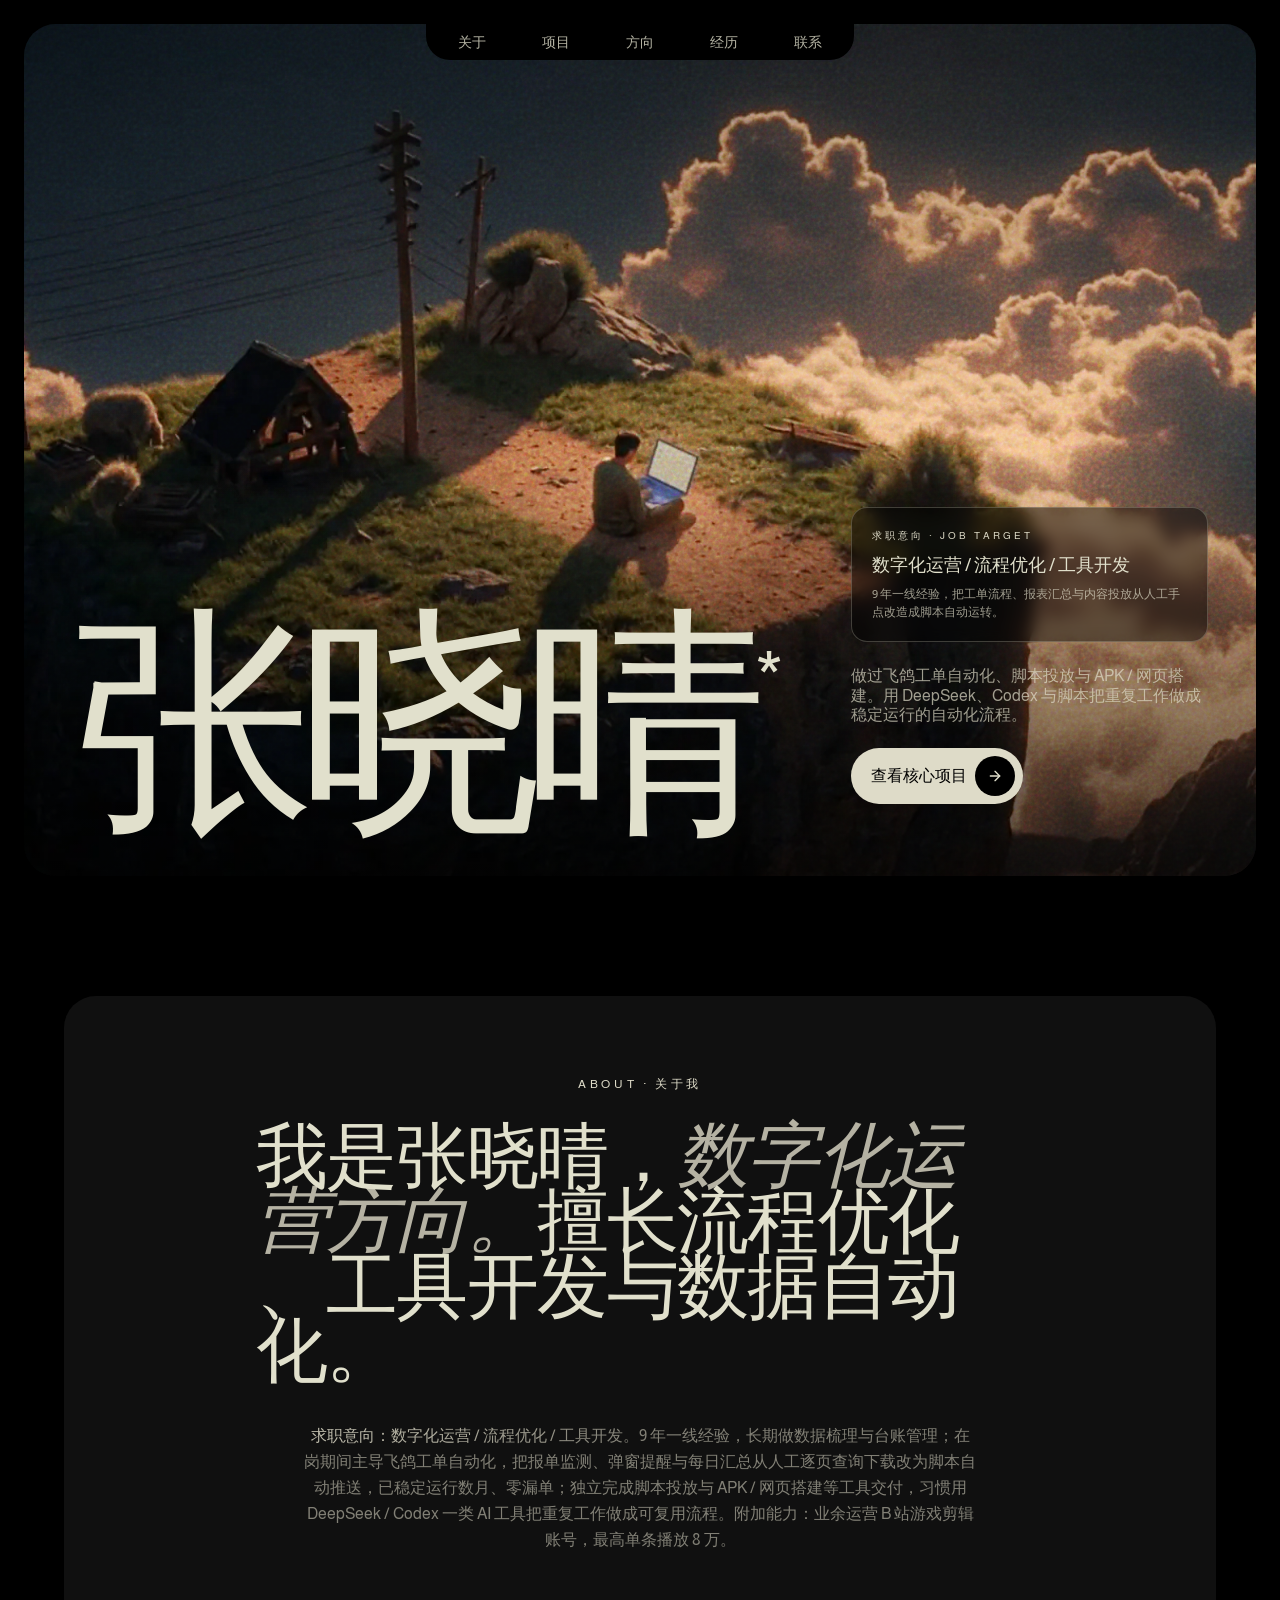
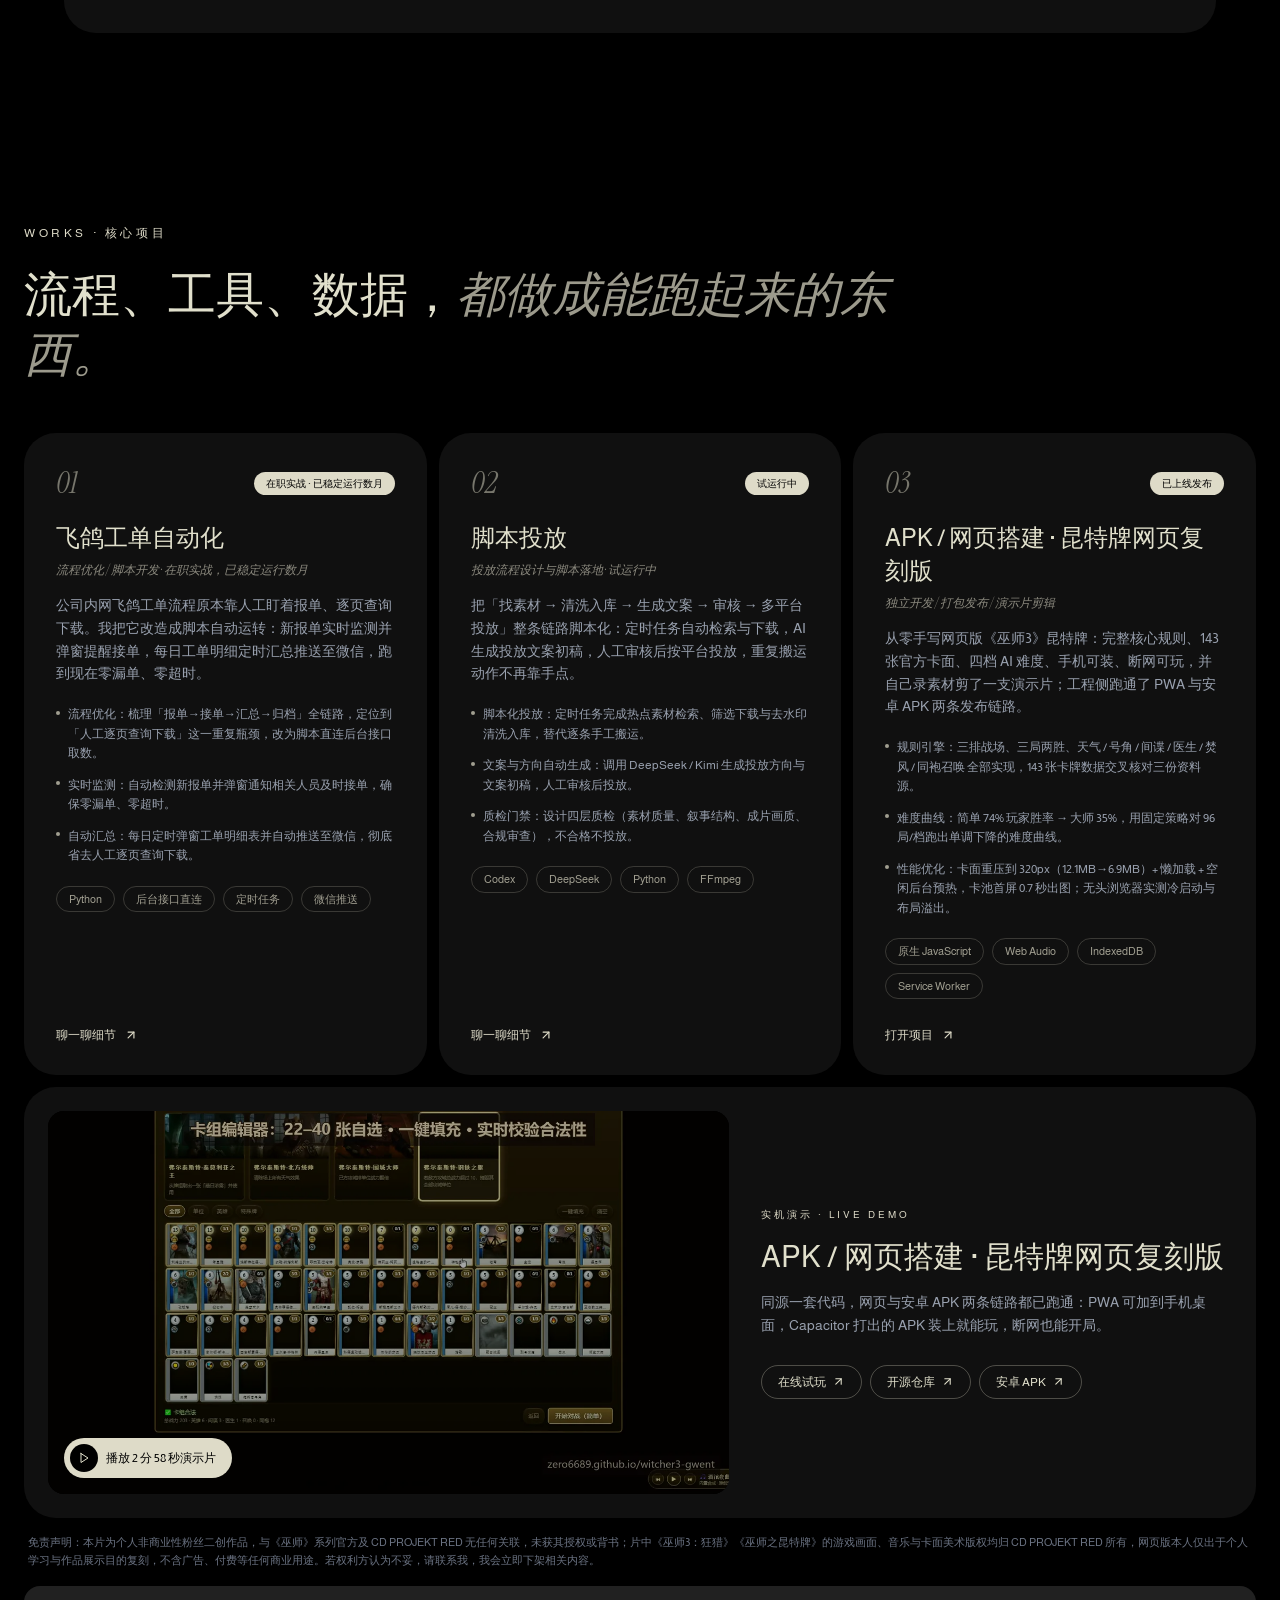
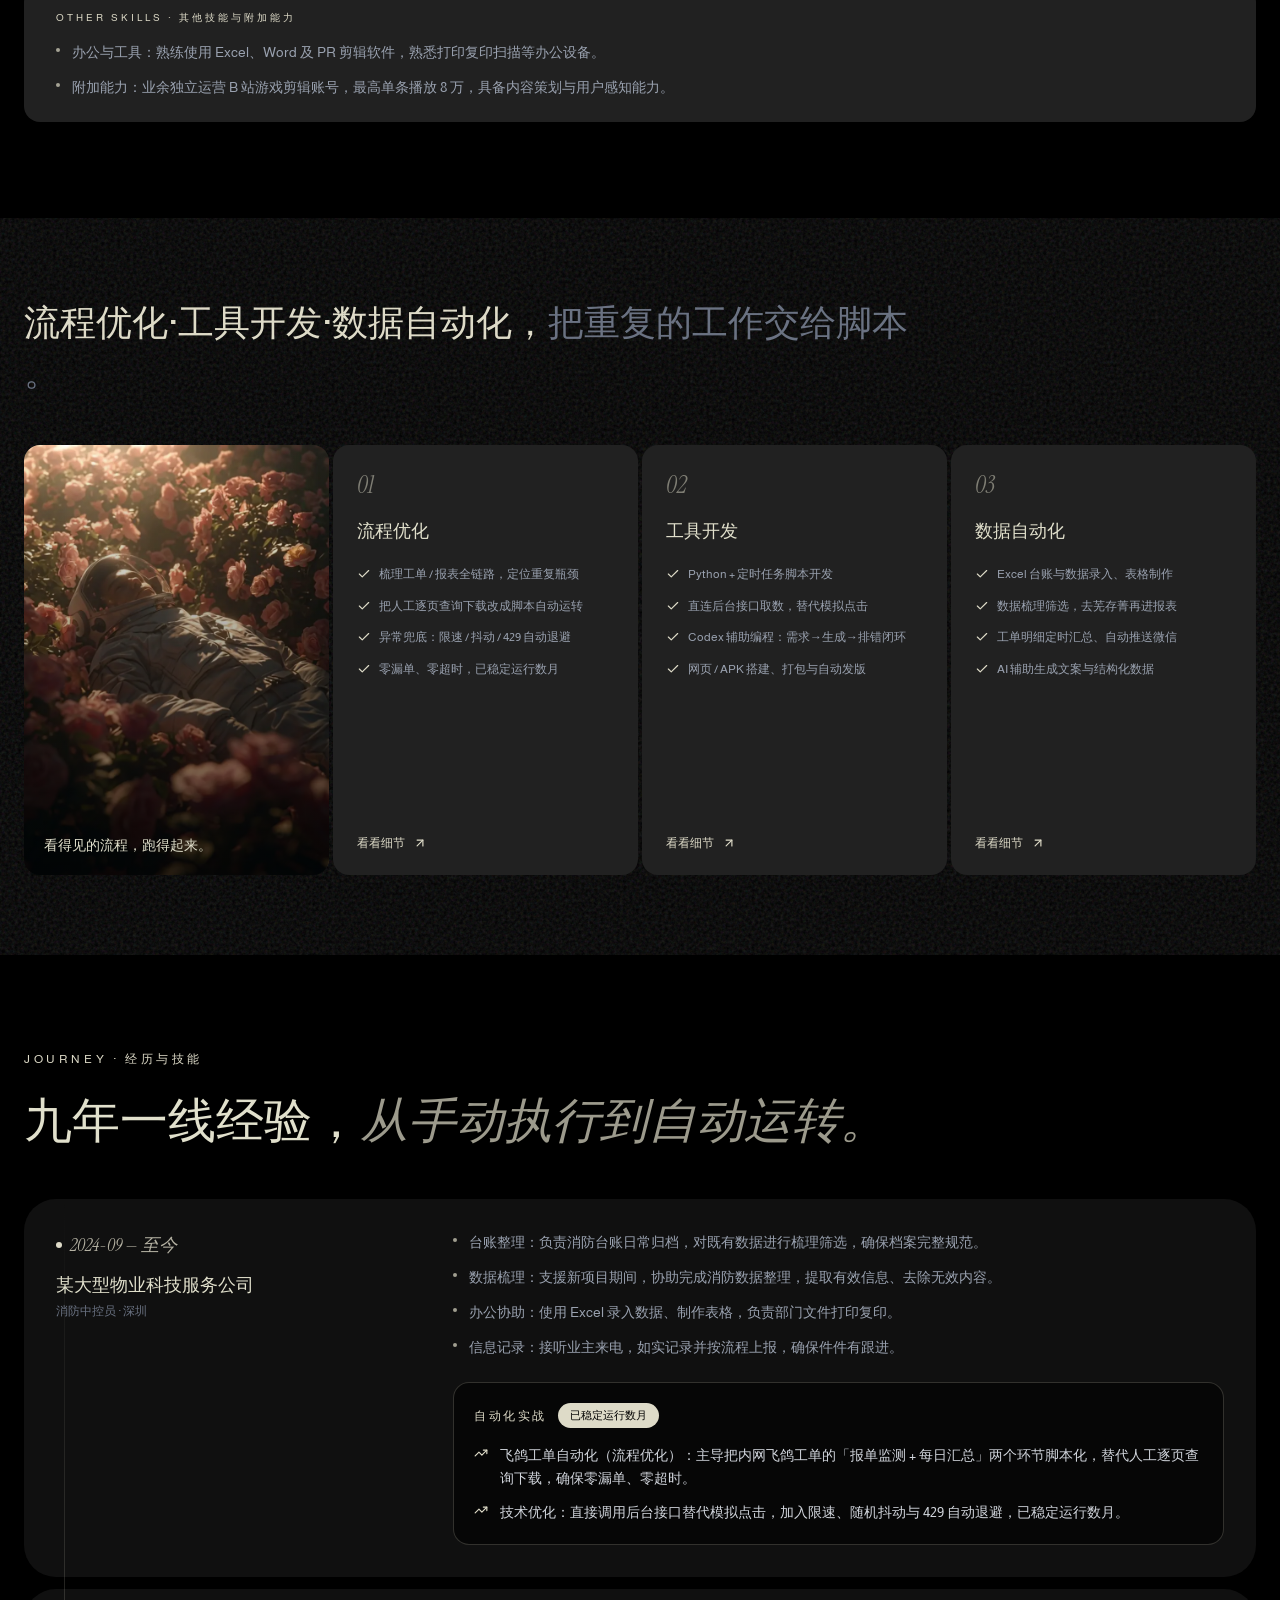
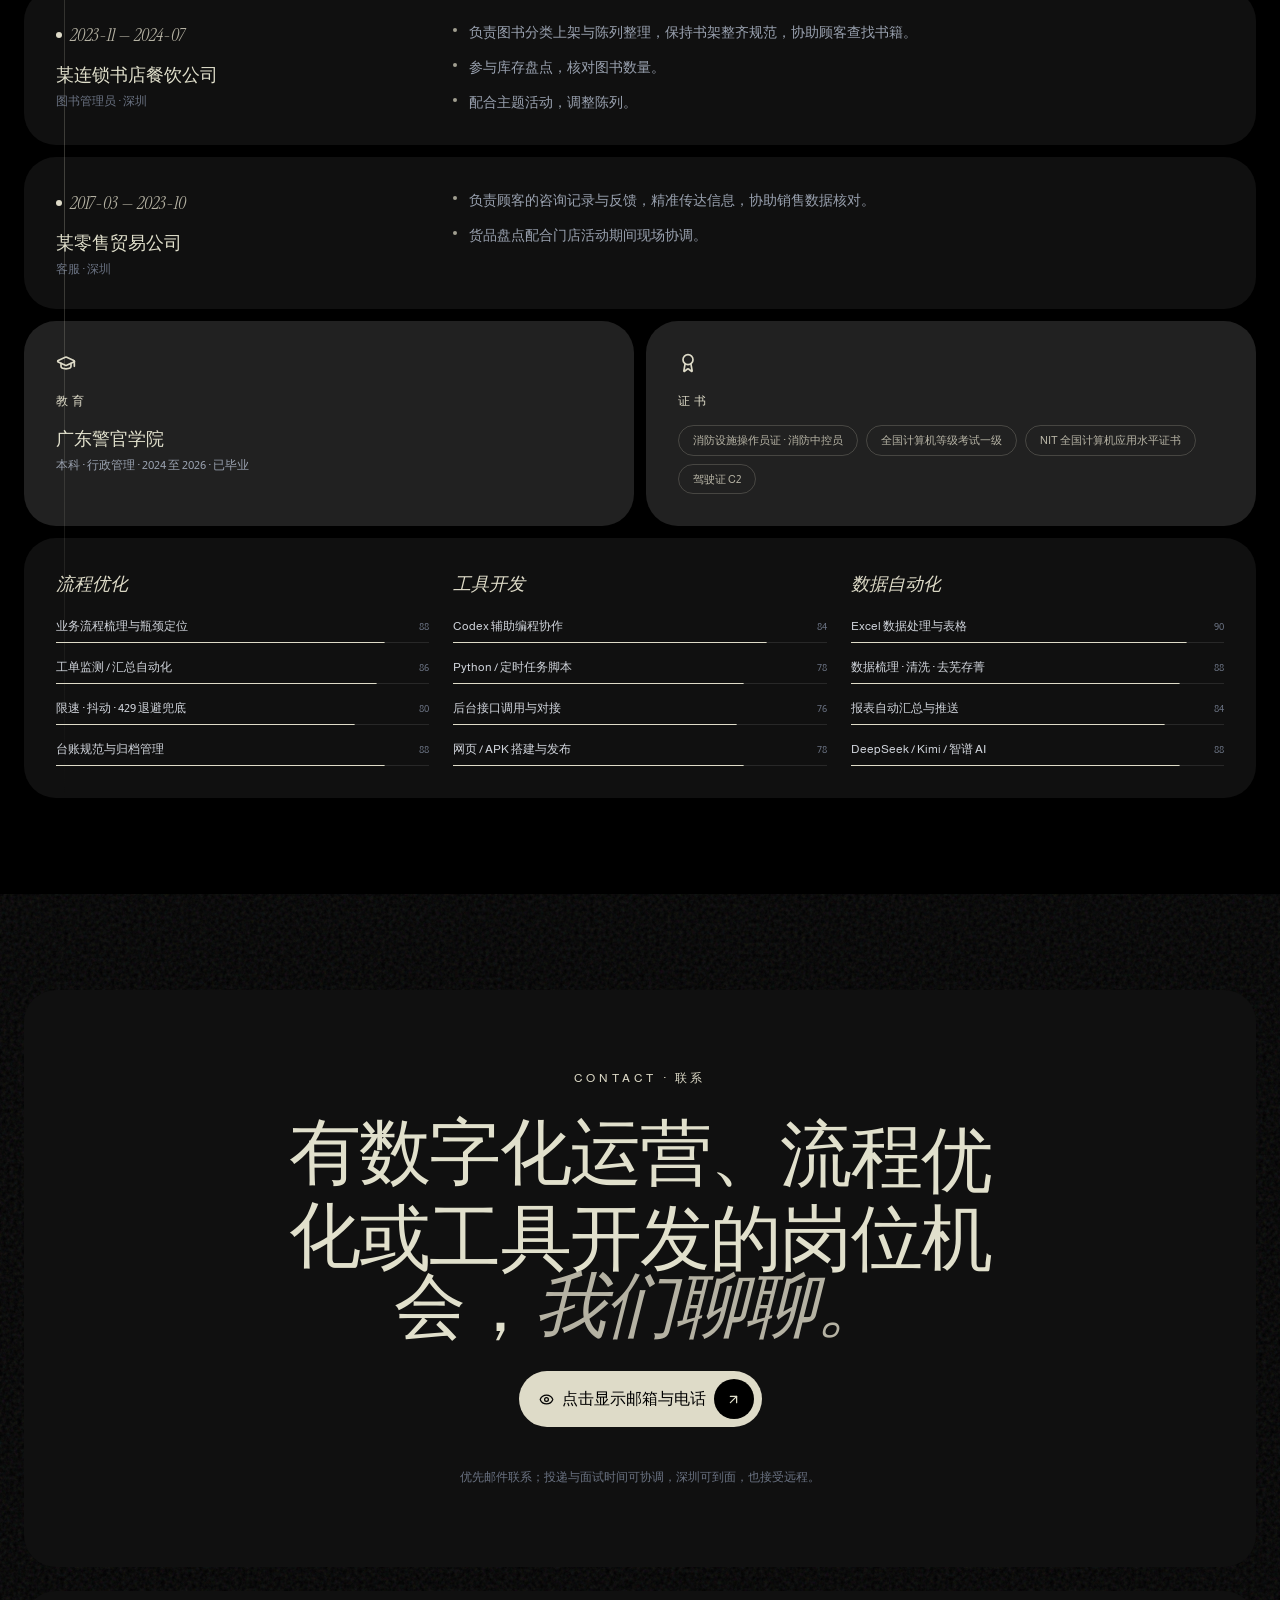
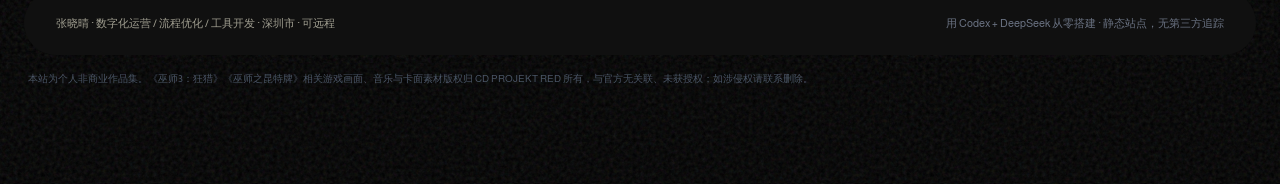
==== commit 2a8abb3d: "resume: lead with digital ops - feige workorder automation, script delivery, apk/web build; job inte" ====
--- a/index.html
+++ b/index.html
@@ -10,8 +10,8 @@
     />
     <meta name="theme-color" content="#000000" />
     <link rel="icon" type="image/svg+xml" href="./favicon.svg" />
-    <script type="module" crossorigin src="./assets/index-CpH2PQgI.js"></script>
-    <link rel="stylesheet" crossorigin href="./assets/index-CiX4aBol.css">
+    <script type="module" crossorigin src="./assets/index-DQxsbQBK.js"></script>
+    <link rel="stylesheet" crossorigin href="./assets/index-DlNRtod2.css">
   </head>
   <body>
     <div id="root"></div>
--- a/assets/index-DlNRtod2.css
+++ b/assets/index-DlNRtod2.css
@@ -0,0 +1,2 @@
+/*! tailwindcss v4.3.3 | MIT License | https://tailwindcss.com */
+@layer properties{@supports (((-webkit-hyphens:none)) and (not (margin-trim:inline))) or ((-moz-orient:inline) and (not (color:rgb(from red r g b)))){*,:before,:after,::backdrop{--tw-translate-x:0;--tw-translate-y:0;--tw-translate-z:0;--tw-rotate-x:initial;--tw-rotate-y:initial;--tw-rotate-z:initial;--tw-skew-x:initial;--tw-skew-y:initial;--tw-space-y-reverse:0;--tw-border-style:solid;--tw-gradient-position:initial;--tw-gradient-from:#0000;--tw-gradient-via:#0000;--tw-gradient-to:#0000;--tw-gradient-stops:initial;--tw-gradient-via-stops:initial;--tw-gradient-from-position:0%;--tw-gradient-via-position:50%;--tw-gradient-to-position:100%;--tw-leading:initial;--tw-font-weight:initial;--tw-tracking:initial;--tw-shadow:0 0 #0000;--tw-shadow-color:initial;--tw-shadow-alpha:100%;--tw-inset-shadow:0 0 #0000;--tw-inset-shadow-color:initial;--tw-inset-shadow-alpha:100%;--tw-ring-color:initial;--tw-ring-shadow:0 0 #0000;--tw-inset-ring-color:initial;--tw-inset-ring-shadow:0 0 #0000;--tw-ring-inset:initial;--tw-ring-offset-width:0px;--tw-ring-offset-color:#fff;--tw-ring-offset-shadow:0 0 #0000;--tw-blur:initial;--tw-brightness:initial;--tw-contrast:initial;--tw-grayscale:initial;--tw-hue-rotate:initial;--tw-invert:initial;--tw-opacity:initial;--tw-saturate:initial;--tw-sepia:initial;--tw-drop-shadow:initial;--tw-drop-shadow-color:initial;--tw-drop-shadow-alpha:100%;--tw-drop-shadow-size:initial;--tw-backdrop-blur:initial;--tw-backdrop-brightness:initial;--tw-backdrop-contrast:initial;--tw-backdrop-grayscale:initial;--tw-backdrop-hue-rotate:initial;--tw-backdrop-invert:initial;--tw-backdrop-opacity:initial;--tw-backdrop-saturate:initial;--tw-backdrop-sepia:initial;--tw-duration:initial;--tw-ease:initial;--tw-scale-x:1;--tw-scale-y:1;--tw-scale-z:1}}}@layer theme{:root,:host{--font-sans:-apple-system, BlinkMacSystemFont, "Segoe UI", Roboto, "Helvetica Neue", "Noto Sans", Arial, sans-serif, "Apple Color Emoji", "Segoe UI Emoji", "Segoe UI Symbol", "Noto Color Emoji";--font-serif:ui-serif, Georgia, Cambria, "Times New Roman", Times, serif;--font-mono:ui-monospace, SFMono-Regular, Menlo, Monaco, Consolas, "Liberation Mono", "Courier New", monospace;--color-slate-900:oklch(20.8% .042 265.755);--color-gray-100:oklch(96.7% .003 264.542);--color-gray-200:oklch(92.8% .006 264.531);--color-gray-300:oklch(87.2% .01 258.338);--color-gray-400:oklch(70.7% .022 261.325);--color-gray-500:oklch(55.1% .027 264.364);--color-gray-600:oklch(44.6% .03 256.802);--color-gray-700:oklch(37.3% .034 259.733);--color-gray-900:oklch(21% .034 264.665);--color-black:#000;--color-white:#fff;--spacing:.25rem;--container-xs:20rem;--container-md:28rem;--container-xl:36rem;--container-2xl:42rem;--container-3xl:48rem;--container-4xl:56rem;--container-6xl:72rem;--container-7xl:80rem;--text-xs:.75rem;--text-xs--line-height:calc(1 / .75);--text-sm:.875rem;--text-sm--line-height:calc(1.25 / .875);--text-base:1rem;--text-base--line-height:calc(1.5 / 1);--text-lg:1.125rem;--text-lg--line-height:calc(1.75 / 1.125);--text-xl:1.25rem;--text-xl--line-height:calc(1.75 / 1.25);--text-2xl:1.5rem;--text-2xl--line-height:calc(2 / 1.5);--text-3xl:1.875rem;--text-3xl--line-height:calc(2.25 / 1.875);--text-4xl:2.25rem;--text-4xl--line-height:calc(2.5 / 2.25);--text-5xl:3rem;--text-5xl--line-height:1;--text-6xl:3.75rem;--text-6xl--line-height:1;--text-7xl:4.5rem;--text-7xl--line-height:1;--font-weight-normal:400;--font-weight-medium:500;--font-weight-semibold:600;--font-weight-bold:700;--tracking-tight:-.025em;--tracking-wide:.025em;--leading-tight:1.25;--leading-snug:1.375;--leading-relaxed:1.625;--radius-2xl:1rem;--radius-3xl:1.5rem;--ease-in:cubic-bezier(.4, 0, 1, 1);--ease-out:cubic-bezier(0, 0, .2, 1);--ease-in-out:cubic-bezier(.4, 0, .2, 1);--blur-sm:8px;--aspect-video:16 / 9;--default-transition-duration:.15s;--default-transition-timing-function:cubic-bezier(.4, 0, .2, 1);--default-font-family:var(--font-sans);--default-mono-font-family:var(--font-mono)}}@layer base{*,:after,:before,::backdrop{box-sizing:border-box;border:0 solid;margin:0;padding:0}::file-selector-button{box-sizing:border-box;border:0 solid;margin:0;padding:0}html,:host{-webkit-text-size-adjust:100%;tab-size:4;line-height:1.5;font-family:var(--default-font-family,-apple-system, BlinkMacSystemFont, "Segoe UI", Roboto, "Helvetica Neue", "Noto Sans", Arial, sans-serif, "Apple Color Emoji", "Segoe UI Emoji", "Segoe UI Symbol", "Noto Color Emoji");font-feature-settings:var(--default-font-feature-settings,normal);font-variation-settings:var(--default-font-variation-settings,normal);-webkit-tap-highlight-color:transparent}hr{height:0;color:inherit;border-top-width:1px}abbr:where([title]){-webkit-text-decoration:underline dotted;text-decoration:underline dotted}h1,h2,h3,h4,h5,h6{font-size:inherit;font-weight:inherit}a{color:inherit;-webkit-text-decoration:inherit;-webkit-text-decoration:inherit;-webkit-text-decoration:inherit;-webkit-text-decoration:inherit;text-decoration:inherit}b,strong{font-weight:bolder}code,kbd,samp,pre{font-family:var(--default-mono-font-family,ui-monospace, SFMono-Regular, Menlo, Monaco, Consolas, "Liberation Mono", "Courier New", monospace);font-feature-settings:var(--default-mono-font-feature-settings,normal);font-variation-settings:var(--default-mono-font-variation-settings,normal);font-size:1em}small{font-size:80%}sub,sup{vertical-align:baseline;font-size:75%;line-height:0;position:relative}sub{bottom:-.25em}sup{top:-.5em}table{text-indent:0;border-color:inherit;border-collapse:collapse}:-moz-focusring:where(:not(iframe)){outline:auto}progress{vertical-align:baseline}summary{display:list-item}ol,ul,menu{list-style:none}img,svg,video,canvas,audio,iframe,embed,object{vertical-align:middle;display:block}img,video{max-width:100%;height:auto}button,input,select,optgroup,textarea{font:inherit;font-feature-settings:inherit;font-variation-settings:inherit;letter-spacing:inherit;color:inherit;opacity:1;background-color:#0000;border-radius:0}::file-selector-button{font:inherit;font-feature-settings:inherit;font-variation-settings:inherit;letter-spacing:inherit;color:inherit;opacity:1;background-color:#0000;border-radius:0}:where(select:is([multiple],[size])) optgroup{font-weight:bolder}:where(select:is([multiple],[size])) optgroup option{padding-inline-start:20px}::file-selector-button{margin-inline-end:4px}::placeholder{opacity:1}@supports (not ((-webkit-appearance:-apple-pay-button))) or (contain-intrinsic-size:1px){::placeholder{color:currentColor}@supports (color:color-mix(in lab, red, red)){::placeholder{color:color-mix(in oklab, currentcolor 50%, transparent)}}}textarea{resize:vertical}::-webkit-search-decoration{-webkit-appearance:none}::-webkit-date-and-time-value{min-height:1lh;text-align:inherit}::-webkit-datetime-edit{display:inline-flex}::-webkit-datetime-edit-fields-wrapper{padding:0}::-webkit-datetime-edit{padding-block:0}::-webkit-datetime-edit-year-field{padding-block:0}::-webkit-datetime-edit-month-field{padding-block:0}::-webkit-datetime-edit-day-field{padding-block:0}::-webkit-datetime-edit-hour-field{padding-block:0}::-webkit-datetime-edit-minute-field{padding-block:0}::-webkit-datetime-edit-second-field{padding-block:0}::-webkit-datetime-edit-millisecond-field{padding-block:0}::-webkit-datetime-edit-meridiem-field{padding-block:0}::-webkit-calendar-picker-indicator{line-height:1}:-moz-ui-invalid{box-shadow:none}button,input:where([type=button],[type=reset],[type=submit]){appearance:button}::file-selector-button{appearance:button}::-webkit-inner-spin-button{height:auto}::-webkit-outer-spin-button{height:auto}[hidden]:where(:not([hidden=until-found])){display:none!important}}@layer components;@layer utilities{.pointer-events-none{pointer-events:none}.visible{visibility:visible}.sr-only{clip-path:inset(50%);white-space:nowrap;border-width:0;width:1px;height:1px;margin:-1px;padding:0;position:absolute;overflow:hidden}.absolute{position:absolute}.fixed{position:fixed}.relative{position:relative}.inset-0{inset:0}.inset-\[-12\%\]{inset:-12%}.top-0{top:0}.top-\[0\.35em\]{top:.35em}.-right-\[0\.22em\]{right:-.22em}.right-0{right:0}.bottom-0{bottom:0}.bottom-4{bottom:calc(var(--spacing) * 4)}.bottom-5{bottom:calc(var(--spacing) * 5)}.bottom-6{bottom:calc(var(--spacing) * 6)}.left-0{left:0}.left-1\/2{left:50%}.left-4{left:calc(var(--spacing) * 4)}.left-5{left:calc(var(--spacing) * 5)}.left-10{left:calc(var(--spacing) * 10)}.z-10{z-index:10}.z-20{z-index:20}.z-50{z-index:50}.mx-3{margin-inline:calc(var(--spacing) * 3)}.mx-auto{margin-inline:auto}.mt-0\.5{margin-top:calc(var(--spacing) * .5)}.mt-1{margin-top:var(--spacing)}.mt-2{margin-top:calc(var(--spacing) * 2)}.mt-2\.5{margin-top:calc(var(--spacing) * 2.5)}.mt-3{margin-top:calc(var(--spacing) * 3)}.mt-4{margin-top:calc(var(--spacing) * 4)}.mt-5{margin-top:calc(var(--spacing) * 5)}.mt-6{margin-top:calc(var(--spacing) * 6)}.mt-7{margin-top:calc(var(--spacing) * 7)}.mt-8{margin-top:calc(var(--spacing) * 8)}.mt-10{margin-top:calc(var(--spacing) * 10)}.mt-12{margin-top:calc(var(--spacing) * 12)}.mt-16{margin-top:calc(var(--spacing) * 16)}.mt-\[0\.5em\]{margin-top:.5em}.mt-\[0\.45em\]{margin-top:.45em}.mt-auto{margin-top:auto}.mr-\[0\.24em\]{margin-right:.24em}.mb-3{margin-bottom:calc(var(--spacing) * 3)}.mb-5{margin-bottom:calc(var(--spacing) * 5)}.mb-6{margin-bottom:calc(var(--spacing) * 6)}.mb-8{margin-bottom:calc(var(--spacing) * 8)}.mb-10{margin-bottom:calc(var(--spacing) * 10)}.mb-12{margin-bottom:calc(var(--spacing) * 12)}.mb-16{margin-bottom:calc(var(--spacing) * 16)}.ml-0{margin-left:0}.block{display:block}.contents{display:contents}.flex{display:flex}.grid{display:grid}.hidden{display:none}.inline{display:inline}.inline-block{display:inline-block}.inline-flex{display:inline-flex}.aspect-\[3\/2\]{aspect-ratio:3/2}.aspect-\[329\/246\]{aspect-ratio:329/246}.aspect-\[438\/346\]{aspect-ratio:438/346}.aspect-square{aspect-ratio:1}.aspect-video{aspect-ratio:var(--aspect-video)}.h-1{height:var(--spacing)}.h-1\.5{height:calc(var(--spacing) * 1.5)}.h-5{height:calc(var(--spacing) * 5)}.h-6{height:calc(var(--spacing) * 6)}.h-7{height:calc(var(--spacing) * 7)}.h-9{height:calc(var(--spacing) * 9)}.h-\[20px\]{height:20px}.h-\[124\%\]{height:124%}.h-\[280px\]{height:280px}.h-full{height:100%}.h-px{height:1px}.h-screen{height:100vh}.min-h-\[280px\]{min-height:280px}.min-h-\[640px\]{min-height:640px}.min-h-screen{min-height:100vh}.w-1{width:var(--spacing)}.w-1\.5{width:calc(var(--spacing) * 1.5)}.w-5{width:calc(var(--spacing) * 5)}.w-6{width:calc(var(--spacing) * 6)}.w-7{width:calc(var(--spacing) * 7)}.w-9{width:calc(var(--spacing) * 9)}.w-\[124\%\]{width:124%}.w-fit{width:fit-content}.w-full{width:100%}.w-max{width:max-content}.w-px{width:1px}.max-w-2xl{max-width:var(--container-2xl)}.max-w-3xl{max-width:var(--container-3xl)}.max-w-4xl{max-width:var(--container-4xl)}.max-w-6xl{max-width:var(--container-6xl)}.max-w-7xl{max-width:var(--container-7xl)}.max-w-\[1200px\]{max-width:1200px}.max-w-\[1440px\]{max-width:1440px}.max-w-md{max-width:var(--container-md)}.max-w-xl{max-width:var(--container-xl)}.max-w-xs{max-width:var(--container-xs)}.shrink-0{flex-shrink:0}.-translate-x-1\/2{--tw-translate-x:calc(calc(1 / 2 * 100%) * -1);translate:var(--tw-translate-x) var(--tw-translate-y)}.-rotate-45{rotate:-45deg}.transform{transform:var(--tw-rotate-x,) var(--tw-rotate-y,) var(--tw-rotate-z,) var(--tw-skew-x,) var(--tw-skew-y,)}.cursor-pointer{cursor:pointer}.resize{resize:both}.grid-cols-1{grid-template-columns:repeat(1,minmax(0,1fr))}.flex-col{flex-direction:column}.flex-wrap{flex-wrap:wrap}.place-items-center{place-items:center}.items-baseline{align-items:baseline}.items-center{align-items:center}.items-end{align-items:flex-end}.items-start{align-items:flex-start}.justify-between{justify-content:space-between}.justify-center{justify-content:center}.justify-end{justify-content:flex-end}.gap-1{gap:var(--spacing)}.gap-1\.5{gap:calc(var(--spacing) * 1.5)}.gap-2{gap:calc(var(--spacing) * 2)}.gap-3{gap:calc(var(--spacing) * 3)}.gap-4{gap:calc(var(--spacing) * 4)}.gap-5{gap:calc(var(--spacing) * 5)}.gap-6{gap:calc(var(--spacing) * 6)}.gap-8{gap:calc(var(--spacing) * 8)}.gap-16{gap:calc(var(--spacing) * 16)}:where(.space-y-2>:not(:last-child)){--tw-space-y-reverse:0;margin-block-start:calc(calc(var(--spacing) * 2) * var(--tw-space-y-reverse));margin-block-end:calc(calc(var(--spacing) * 2) * calc(1 - var(--tw-space-y-reverse)))}:where(.space-y-3>:not(:last-child)){--tw-space-y-reverse:0;margin-block-start:calc(calc(var(--spacing) * 3) * var(--tw-space-y-reverse));margin-block-end:calc(calc(var(--spacing) * 3) * calc(1 - var(--tw-space-y-reverse)))}:where(.space-y-4>:not(:last-child)){--tw-space-y-reverse:0;margin-block-start:calc(calc(var(--spacing) * 4) * var(--tw-space-y-reverse));margin-block-end:calc(calc(var(--spacing) * 4) * calc(1 - var(--tw-space-y-reverse)))}.overflow-hidden{overflow:hidden}.rounded{border-radius:.25rem}.rounded-2xl{border-radius:var(--radius-2xl)}.rounded-\[2rem\]{border-radius:2rem}.rounded-\[4px\]{border-radius:4px}.rounded-\[40px\]{border-radius:40px}.rounded-full{border-radius:2147483647px}.rounded-b-2xl{border-bottom-right-radius:var(--radius-2xl);border-bottom-left-radius:var(--radius-2xl)}.border{border-style:var(--tw-border-style);border-width:1px}.border-t{border-top-style:var(--tw-border-style);border-top-width:1px}.border-\[\#DEDBC8\]\/20{border-color:oklab(88.8652% -.00426707 .0253293/.2)}.border-\[\#DEDBC8\]\/25{border-color:oklab(88.8652% -.00426707 .0253293/.25)}.border-\[\#DEDBC8\]\/30{border-color:oklab(88.8652% -.00426707 .0253293/.3)}.border-gray-200{border-color:var(--color-gray-200)}.border-gray-300{border-color:var(--color-gray-300)}.bg-\[\#1a1d2e\]{background-color:#1a1d2e}.bg-\[\#6b6b6b\]{background-color:#6b6b6b}.bg-\[\#051A24\]{background-color:#051a24}.bg-\[\#101010\]{background-color:#101010}.bg-\[\#212121\]{background-color:#212121}.bg-\[\#DEDBC8\]{background-color:#dedbc8}.bg-\[\#DEDBC8\]\/70{background-color:oklab(88.8652% -.00426707 .0253293/.7)}.bg-\[\#EFEFEF\]{background-color:#efefef}.bg-\[\#F1F5F7\]{background-color:#f1f5f7}.bg-\[\#F5F5F5\]{background-color:#f5f5f5}.bg-\[\#F26522\]{background-color:#f26522}.bg-black{background-color:var(--color-black)}.bg-black\/35{background-color:#00000059}@supports (color:color-mix(in lab, red, red)){.bg-black\/35{background-color:color-mix(in oklab, var(--color-black) 35%, transparent)}}.bg-black\/45{background-color:#00000073}@supports (color:color-mix(in lab, red, red)){.bg-black\/45{background-color:color-mix(in oklab, var(--color-black) 45%, transparent)}}.bg-black\/60{background-color:#0009}@supports (color:color-mix(in lab, red, red)){.bg-black\/60{background-color:color-mix(in oklab, var(--color-black) 60%, transparent)}}.bg-gray-100{background-color:var(--color-gray-100)}.bg-gray-900{background-color:var(--color-gray-900)}.bg-white{background-color:var(--color-white)}.bg-white\/10{background-color:#ffffff1a}@supports (color:color-mix(in lab, red, red)){.bg-white\/10{background-color:color-mix(in oklab, var(--color-white) 10%, transparent)}}.bg-white\/90{background-color:#ffffffe6}@supports (color:color-mix(in lab, red, red)){.bg-white\/90{background-color:color-mix(in oklab, var(--color-white) 90%, transparent)}}.bg-gradient-to-b{--tw-gradient-position:to bottom in oklab;background-image:linear-gradient(var(--tw-gradient-stops))}.bg-gradient-to-t{--tw-gradient-position:to top in oklab;background-image:linear-gradient(var(--tw-gradient-stops))}.from-black\/30{--tw-gradient-from:#0000004d}@supports (color:color-mix(in lab, red, red)){.from-black\/30{--tw-gradient-from:color-mix(in oklab, var(--color-black) 30%, transparent)}}.from-black\/30{--tw-gradient-stops:var(--tw-gradient-via-stops,var(--tw-gradient-position), var(--tw-gradient-from) var(--tw-gradient-from-position), var(--tw-gradient-to) var(--tw-gradient-to-position))}.from-black\/70{--tw-gradient-from:#000000b3}@supports (color:color-mix(in lab, red, red)){.from-black\/70{--tw-gradient-from:color-mix(in oklab, var(--color-black) 70%, transparent)}}.from-black\/70{--tw-gradient-stops:var(--tw-gradient-via-stops,var(--tw-gradient-position), var(--tw-gradient-from) var(--tw-gradient-from-position), var(--tw-gradient-to) var(--tw-gradient-to-position))}.from-transparent{--tw-gradient-from:transparent;--tw-gradient-stops:var(--tw-gradient-via-stops,var(--tw-gradient-position), var(--tw-gradient-from) var(--tw-gradient-from-position), var(--tw-gradient-to) var(--tw-gradient-to-position))}.via-\[\#DEDBC8\]\/25{--tw-gradient-via:oklab(88.8652% -.00426707 .0253293/.25);--tw-gradient-via-stops:var(--tw-gradient-position), var(--tw-gradient-from) var(--tw-gradient-from-position), var(--tw-gradient-via) var(--tw-gradient-via-position), var(--tw-gradient-to) var(--tw-gradient-to-position);--tw-gradient-stops:var(--tw-gradient-via-stops)}.via-transparent{--tw-gradient-via:transparent;--tw-gradient-via-stops:var(--tw-gradient-position), var(--tw-gradient-from) var(--tw-gradient-from-position), var(--tw-gradient-via) var(--tw-gradient-via-position), var(--tw-gradient-to) var(--tw-gradient-to-position);--tw-gradient-stops:var(--tw-gradient-via-stops)}.to-black\/60{--tw-gradient-to:#0009}@supports (color:color-mix(in lab, red, red)){.to-black\/60{--tw-gradient-to:color-mix(in oklab, var(--color-black) 60%, transparent)}}.to-black\/60{--tw-gradient-stops:var(--tw-gradient-via-stops,var(--tw-gradient-position), var(--tw-gradient-from) var(--tw-gradient-from-position), var(--tw-gradient-to) var(--tw-gradient-to-position))}.to-transparent{--tw-gradient-to:transparent;--tw-gradient-stops:var(--tw-gradient-via-stops,var(--tw-gradient-position), var(--tw-gradient-from) var(--tw-gradient-from-position), var(--tw-gradient-to) var(--tw-gradient-to-position))}.object-cover{object-fit:cover}.p-2{padding:calc(var(--spacing) * 2)}.p-4{padding:calc(var(--spacing) * 4)}.p-5{padding:calc(var(--spacing) * 5)}.p-6{padding:calc(var(--spacing) * 6)}.p-\[5px\]{padding:5px}.\!px-5{padding-inline:calc(var(--spacing) * 5)!important}.px-1{padding-inline:var(--spacing)}.px-1\.5{padding-inline:calc(var(--spacing) * 1.5)}.px-3{padding-inline:calc(var(--spacing) * 3)}.px-3\.5{padding-inline:calc(var(--spacing) * 3.5)}.px-4{padding-inline:calc(var(--spacing) * 4)}.px-5{padding-inline:calc(var(--spacing) * 5)}.px-6{padding-inline:calc(var(--spacing) * 6)}.px-8{padding-inline:calc(var(--spacing) * 8)}.\!py-2{padding-block:calc(var(--spacing) * 2)!important}.py-0\.5{padding-block:calc(var(--spacing) * .5)}.py-1{padding-block:var(--spacing)}.py-1\.5{padding-block:calc(var(--spacing) * 1.5)}.py-2{padding-block:calc(var(--spacing) * 2)}.py-2\.5{padding-block:calc(var(--spacing) * 2.5)}.py-4{padding-block:calc(var(--spacing) * 4)}.py-6{padding-block:calc(var(--spacing) * 6)}.py-12{padding-block:calc(var(--spacing) * 12)}.py-14{padding-block:calc(var(--spacing) * 14)}.py-16{padding-block:calc(var(--spacing) * 16)}.py-24{padding-block:calc(var(--spacing) * 24)}.pt-6{padding-top:calc(var(--spacing) * 6)}.pt-8{padding-top:calc(var(--spacing) * 8)}.pt-16{padding-top:calc(var(--spacing) * 16)}.pr-2{padding-right:calc(var(--spacing) * 2)}.pr-4{padding-right:calc(var(--spacing) * 4)}.pr-8{padding-right:calc(var(--spacing) * 8)}.pb-8{padding-bottom:calc(var(--spacing) * 8)}.pb-10{padding-bottom:calc(var(--spacing) * 10)}.pb-12{padding-bottom:calc(var(--spacing) * 12)}.pb-14{padding-bottom:calc(var(--spacing) * 14)}.pb-16{padding-bottom:calc(var(--spacing) * 16)}.pl-1\.5{padding-left:calc(var(--spacing) * 1.5)}.pl-2{padding-left:calc(var(--spacing) * 2)}.pl-5{padding-left:calc(var(--spacing) * 5)}.pl-8{padding-left:calc(var(--spacing) * 8)}.text-center{text-align:center}.text-left{text-align:left}.font-mono{font-family:var(--font-mono)}.font-serif{font-family:var(--font-serif)}.text-2xl{font-size:var(--text-2xl);line-height:var(--tw-leading,var(--text-2xl--line-height))}.text-3xl{font-size:var(--text-3xl);line-height:var(--tw-leading,var(--text-3xl--line-height))}.text-base{font-size:var(--text-base);line-height:var(--tw-leading,var(--text-base--line-height))}.text-lg{font-size:var(--text-lg);line-height:var(--tw-leading,var(--text-lg--line-height))}.text-sm{font-size:var(--text-sm);line-height:var(--tw-leading,var(--text-sm--line-height))}.text-xl{font-size:var(--text-xl);line-height:var(--tw-leading,var(--text-xl--line-height))}.text-xs{font-size:var(--text-xs);line-height:var(--tw-leading,var(--text-xs--line-height))}.text-\[0\.31em\]{font-size:.31em}.text-\[10px\]{font-size:10px}.text-\[11px\]{font-size:11px}.text-\[13px\]{font-size:13px}.text-\[15px\]{font-size:15px}.text-\[22px\]{font-size:22px}.text-\[26vw\]{font-size:26vw}.text-\[32px\]{font-size:32px}.text-\[48px\]{font-size:48px}.text-\[clamp\(1\.5rem\,4vw\,3\.2rem\)\]{font-size:clamp(1.5rem,4vw,3.2rem)}.text-\[clamp\(1\.75rem\,7vw\,4\.2rem\)\]{font-size:clamp(1.75rem,7vw,4.2rem)}.leading-\[0\.85\]{--tw-leading:.85;line-height:.85}.leading-\[0\.95\]{--tw-leading:.95;line-height:.95}.leading-\[1\.1\]{--tw-leading:1.1;line-height:1.1}.leading-\[1\.2\]{--tw-leading:1.2;line-height:1.2}.leading-\[1\.5\]{--tw-leading:1.5;line-height:1.5}.leading-\[1\.08\]{--tw-leading:1.08;line-height:1.08}.leading-\[1\.12\]{--tw-leading:1.12;line-height:1.12}.leading-\[1\.65\]{--tw-leading:1.65;line-height:1.65}.leading-\[20px\]{--tw-leading:20px;line-height:20px}.leading-relaxed{--tw-leading:var(--leading-relaxed);line-height:var(--leading-relaxed)}.leading-snug{--tw-leading:var(--leading-snug);line-height:var(--leading-snug)}.leading-tight{--tw-leading:var(--leading-tight);line-height:var(--leading-tight)}.font-bold{--tw-font-weight:var(--font-weight-bold);font-weight:var(--font-weight-bold)}.font-medium{--tw-font-weight:var(--font-weight-medium);font-weight:var(--font-weight-medium)}.font-normal{--tw-font-weight:var(--font-weight-normal);font-weight:var(--font-weight-normal)}.font-semibold{--tw-font-weight:var(--font-weight-semibold);font-weight:var(--font-weight-semibold)}.tracking-\[-0\.02em\]{--tw-tracking:-.02em;letter-spacing:-.02em}.tracking-\[-0\.03em\]{--tw-tracking:-.03em;letter-spacing:-.03em}.tracking-\[-0\.07em\]{--tw-tracking:-.07em;letter-spacing:-.07em}.tracking-\[0\.2em\]{--tw-tracking:.2em;letter-spacing:.2em}.tracking-\[0\.3em\]{--tw-tracking:.3em;letter-spacing:.3em}.tracking-tight{--tw-tracking:var(--tracking-tight);letter-spacing:var(--tracking-tight)}.tracking-wide{--tw-tracking:var(--tracking-wide);letter-spacing:var(--tracking-wide)}.whitespace-nowrap{white-space:nowrap}.text-\[\#0D212C\]{color:#0d212c}.text-\[\#051A24\]{color:#051a24}.text-\[\#051A24\]\/70{color:oklab(20.5994% -.0210589 -.0263572/.7)}.text-\[\#273C46\]{color:#273c46}.text-\[\#DEDBC8\]{color:#dedbc8}.text-\[\#DEDBC8\]\/50{color:oklab(88.8652% -.00426707 .0253293/.5)}.text-\[\#DEDBC8\]\/60{color:oklab(88.8652% -.00426707 .0253293/.6)}.text-\[\#DEDBC8\]\/70{color:oklab(88.8652% -.00426707 .0253293/.7)}.text-\[\#DEDBC8\]\/80{color:oklab(88.8652% -.00426707 .0253293/.8)}.text-\[\#E0EBF0\]{color:#e0ebf0}.text-\[\#E1E0CC\]{color:#e1e0cc}.text-\[\#E8704E\]{color:#e8704e}.text-\[\#F6FCFF\]{color:#f6fcff}.text-\[\#F26522\]{color:#f26522}.text-black{color:var(--color-black)}.text-gray-300{color:var(--color-gray-300)}.text-gray-400{color:var(--color-gray-400)}.text-gray-500{color:var(--color-gray-500)}.text-gray-600{color:var(--color-gray-600)}.text-gray-700{color:var(--color-gray-700)}.text-gray-900{color:var(--color-gray-900)}.text-slate-900{color:var(--color-slate-900)}.text-white{color:var(--color-white)}.uppercase{text-transform:uppercase}.italic{font-style:italic}.opacity-0{opacity:0}.opacity-\[0\.7\]{opacity:.7}.opacity-\[0\.12\]{opacity:.12}.opacity-\[0\.15\]{opacity:.15}.mix-blend-overlay{mix-blend-mode:overlay}.shadow-\[0_0_0_0\.5px_rgba\(0\,0\,0\,0\.05\)\,0_4px_30px_rgba\(0\,0\,0\,0\.12\)\]{--tw-shadow:0 0 0 .5px var(--tw-shadow-color,#0000000d), 0 4px 30px var(--tw-shadow-color,#0000001f);box-shadow:var(--tw-inset-shadow), var(--tw-inset-ring-shadow), var(--tw-ring-offset-shadow), var(--tw-ring-shadow), var(--tw-shadow)}.shadow-\[0_2px_8px_rgba\(0\,0\,0\,0\.06\)\]{--tw-shadow:0 2px 8px var(--tw-shadow-color,#0000000f);box-shadow:var(--tw-inset-shadow), var(--tw-inset-ring-shadow), var(--tw-ring-offset-shadow), var(--tw-ring-shadow), var(--tw-shadow)}.shadow-\[0_2px_8px_rgba\(0\,0\,0\,0\.08\)\]{--tw-shadow:0 2px 8px var(--tw-shadow-color,#00000014);box-shadow:var(--tw-inset-shadow), var(--tw-inset-ring-shadow), var(--tw-ring-offset-shadow), var(--tw-ring-shadow), var(--tw-shadow)}.shadow-\[0_4px_16px_rgba\(0\,0\,0\,0\.08\)\]{--tw-shadow:0 4px 16px var(--tw-shadow-color,#00000014);box-shadow:var(--tw-inset-shadow), var(--tw-inset-ring-shadow), var(--tw-ring-offset-shadow), var(--tw-ring-shadow), var(--tw-shadow)}.shadow-\[0_4px_40px_rgba\(0\,0\,0\,0\.06\)\]{--tw-shadow:0 4px 40px var(--tw-shadow-color,#0000000f);box-shadow:var(--tw-inset-shadow), var(--tw-inset-ring-shadow), var(--tw-ring-offset-shadow), var(--tw-ring-shadow), var(--tw-shadow)}.shadow-\[inset_0_2px_8px_rgba\(255\,255\,255\,0\.12\)\]{--tw-shadow:inset 0 2px 8px var(--tw-shadow-color,#ffffff1f);box-shadow:var(--tw-inset-shadow), var(--tw-inset-ring-shadow), var(--tw-ring-offset-shadow), var(--tw-ring-shadow), var(--tw-shadow)}.shadow-lg{--tw-shadow:0 10px 15px -3px var(--tw-shadow-color,#0000001a), 0 4px 6px -4px var(--tw-shadow-color,#0000001a);box-shadow:var(--tw-inset-shadow), var(--tw-inset-ring-shadow), var(--tw-ring-offset-shadow), var(--tw-ring-shadow), var(--tw-shadow)}.blur{--tw-blur:blur(8px);filter:var(--tw-blur,) var(--tw-brightness,) var(--tw-contrast,) var(--tw-grayscale,) var(--tw-hue-rotate,) var(--tw-invert,) var(--tw-saturate,) var(--tw-sepia,) var(--tw-drop-shadow,)}.blur-\[48px\]{--tw-blur:blur(48px);filter:var(--tw-blur,) var(--tw-brightness,) var(--tw-contrast,) var(--tw-grayscale,) var(--tw-hue-rotate,) var(--tw-invert,) var(--tw-saturate,) var(--tw-sepia,) var(--tw-drop-shadow,)}.drop-shadow{--tw-drop-shadow-size:drop-shadow(0 1px 2px var(--tw-drop-shadow-color,#0000001a)) drop-shadow(0 1px 1px var(--tw-drop-shadow-color,#0000000f));--tw-drop-shadow:drop-shadow(0 1px 2px #0000001a) drop-shadow(0 1px 1px #0000000f);filter:var(--tw-blur,) var(--tw-brightness,) var(--tw-contrast,) var(--tw-grayscale,) var(--tw-hue-rotate,) var(--tw-invert,) var(--tw-saturate,) var(--tw-sepia,) var(--tw-drop-shadow,)}.saturate-150{--tw-saturate:saturate(150%);filter:var(--tw-blur,) var(--tw-brightness,) var(--tw-contrast,) var(--tw-grayscale,) var(--tw-hue-rotate,) var(--tw-invert,) var(--tw-saturate,) var(--tw-sepia,) var(--tw-drop-shadow,)}.filter{filter:var(--tw-blur,) var(--tw-brightness,) var(--tw-contrast,) var(--tw-grayscale,) var(--tw-hue-rotate,) var(--tw-invert,) var(--tw-saturate,) var(--tw-sepia,) var(--tw-drop-shadow,)}.filter\!{filter:var(--tw-blur,) var(--tw-brightness,) var(--tw-contrast,) var(--tw-grayscale,) var(--tw-hue-rotate,) var(--tw-invert,) var(--tw-saturate,) var(--tw-sepia,) var(--tw-drop-shadow,)!important}.backdrop-blur{--tw-backdrop-blur:blur(8px);-webkit-backdrop-filter:var(--tw-backdrop-blur,) var(--tw-backdrop-brightness,) var(--tw-backdrop-contrast,) var(--tw-backdrop-grayscale,) var(--tw-backdrop-hue-rotate,) var(--tw-backdrop-invert,) var(--tw-backdrop-opacity,) var(--tw-backdrop-saturate,) var(--tw-backdrop-sepia,);backdrop-filter:var(--tw-backdrop-blur,) var(--tw-backdrop-brightness,) var(--tw-backdrop-contrast,) var(--tw-backdrop-grayscale,) var(--tw-backdrop-hue-rotate,) var(--tw-backdrop-invert,) var(--tw-backdrop-opacity,) var(--tw-backdrop-saturate,) var(--tw-backdrop-sepia,)}.backdrop-blur-sm{--tw-backdrop-blur:blur(var(--blur-sm));-webkit-backdrop-filter:var(--tw-backdrop-blur,) var(--tw-backdrop-brightness,) var(--tw-backdrop-contrast,) var(--tw-backdrop-grayscale,) var(--tw-backdrop-hue-rotate,) var(--tw-backdrop-invert,) var(--tw-backdrop-opacity,) var(--tw-backdrop-saturate,) var(--tw-backdrop-sepia,);backdrop-filter:var(--tw-backdrop-blur,) var(--tw-backdrop-brightness,) var(--tw-backdrop-contrast,) var(--tw-backdrop-grayscale,) var(--tw-backdrop-hue-rotate,) var(--tw-backdrop-invert,) var(--tw-backdrop-opacity,) var(--tw-backdrop-saturate,) var(--tw-backdrop-sepia,)}.transition{transition-property:color,background-color,border-color,outline-color,text-decoration-color,fill,stroke,--tw-gradient-from,--tw-gradient-via,--tw-gradient-to,opacity,box-shadow,transform,translate,scale,rotate,filter,-webkit-backdrop-filter,backdrop-filter,display,content-visibility,overlay,pointer-events;transition-timing-function:var(--tw-ease,var(--default-transition-timing-function));transition-duration:var(--tw-duration,var(--default-transition-duration))}.transition-all{transition-property:all;transition-timing-function:var(--tw-ease,var(--default-transition-timing-function));transition-duration:var(--tw-duration,var(--default-transition-duration))}.transition-colors{transition-property:color,background-color,border-color,outline-color,text-decoration-color,fill,stroke,--tw-gradient-from,--tw-gradient-via,--tw-gradient-to;transition-timing-function:var(--tw-ease,var(--default-transition-timing-function));transition-duration:var(--tw-duration,var(--default-transition-duration))}.transition-opacity{transition-property:opacity;transition-timing-function:var(--tw-ease,var(--default-transition-timing-function));transition-duration:var(--tw-duration,var(--default-transition-duration))}.transition-shadow{transition-property:box-shadow;transition-timing-function:var(--tw-ease,var(--default-transition-timing-function));transition-duration:var(--tw-duration,var(--default-transition-duration))}.transition-transform{transition-property:transform,translate,scale,rotate;transition-timing-function:var(--tw-ease,var(--default-transition-timing-function));transition-duration:var(--tw-duration,var(--default-transition-duration))}.delay-100{transition-delay:.1s}.duration-300{--tw-duration:.3s;transition-duration:.3s}.duration-700{--tw-duration:.7s;transition-duration:.7s}.ease-in{--tw-ease:var(--ease-in);transition-timing-function:var(--ease-in)}.ease-in-out{--tw-ease:var(--ease-in-out);transition-timing-function:var(--ease-in-out)}.ease-out{--tw-ease:var(--ease-out);transition-timing-function:var(--ease-out)}@media (hover:hover){.group-hover\:w-\[148px\]:is(:where(.group):hover *){width:148px}.group-hover\:w-\[168px\]:is(:where(.group):hover *){width:168px}.group-hover\:translate-x-0\.5:is(:where(.group):hover *){--tw-translate-x:calc(var(--spacing) * .5);translate:var(--tw-translate-x) var(--tw-translate-y)}.group-hover\:scale-110:is(:where(.group):hover *){--tw-scale-x:110%;--tw-scale-y:110%;--tw-scale-z:110%;scale:var(--tw-scale-x) var(--tw-scale-y)}.group-hover\:scale-\[1\.03\]:is(:where(.group):hover *){scale:1.03}.group-hover\:-rotate-45:is(:where(.group):hover *){rotate:-45deg}.group-hover\:rotate-0:is(:where(.group):hover *){rotate:0deg}.group-hover\:bg-black\/20:is(:where(.group):hover *){background-color:#0003}@supports (color:color-mix(in lab, red, red)){.group-hover\:bg-black\/20:is(:where(.group):hover *){background-color:color-mix(in oklab, var(--color-black) 20%, transparent)}}.group-hover\:opacity-100:is(:where(.group):hover *){opacity:1}.hover\:gap-3:hover{gap:calc(var(--spacing) * 3)}.hover\:bg-\[\#262626\]:hover{background-color:#262626}.hover\:bg-\[\#DEDBC8\]:hover{background-color:#dedbc8}.hover\:bg-\[\#e05a1a\]:hover{background-color:#e05a1a}.hover\:text-\[\#E1E0CC\]:hover{color:#e1e0cc}.hover\:text-black:hover{color:var(--color-black)}.hover\:text-gray-500:hover{color:var(--color-gray-500)}.hover\:opacity-70:hover{opacity:.7}.hover\:shadow-\[0_4px_16px_rgba\(0\,0\,0\,0\.12\)\]:hover{--tw-shadow:0 4px 16px var(--tw-shadow-color,#0000001f);box-shadow:var(--tw-inset-shadow), var(--tw-inset-ring-shadow), var(--tw-ring-offset-shadow), var(--tw-ring-shadow), var(--tw-shadow)}}@media (width>=40rem){.sm\:mt-12{margin-top:calc(var(--spacing) * 12)}.sm\:mt-14{margin-top:calc(var(--spacing) * 14)}.sm\:mb-8{margin-bottom:calc(var(--spacing) * 8)}.sm\:mb-14{margin-bottom:calc(var(--spacing) * 14)}.sm\:mb-16{margin-bottom:calc(var(--spacing) * 16)}.sm\:block{display:block}.sm\:hidden{display:none}.sm\:h-7{height:calc(var(--spacing) * 7)}.sm\:h-8{height:calc(var(--spacing) * 8)}.sm\:h-10{height:calc(var(--spacing) * 10)}.sm\:w-7{width:calc(var(--spacing) * 7)}.sm\:w-8{width:calc(var(--spacing) * 8)}.sm\:w-10{width:calc(var(--spacing) * 10)}.sm\:grid-cols-3{grid-template-columns:repeat(3,minmax(0,1fr))}.sm\:flex-row{flex-direction:row}.sm\:items-center{align-items:center}.sm\:justify-between{justify-content:space-between}.sm\:gap-2{gap:calc(var(--spacing) * 2)}.sm\:gap-5{gap:calc(var(--spacing) * 5)}.sm\:gap-6{gap:calc(var(--spacing) * 6)}.sm\:p-3{padding:calc(var(--spacing) * 3)}.sm\:p-5{padding:calc(var(--spacing) * 5)}.sm\:p-8{padding:calc(var(--spacing) * 8)}.sm\:px-2{padding-inline:calc(var(--spacing) * 2)}.sm\:px-4{padding-inline:calc(var(--spacing) * 4)}.sm\:px-8{padding-inline:calc(var(--spacing) * 8)}.sm\:py-1\.5{padding-block:calc(var(--spacing) * 1.5)}.sm\:pt-20{padding-top:calc(var(--spacing) * 20)}.sm\:pb-16{padding-bottom:calc(var(--spacing) * 16)}.sm\:pl-6{padding-left:calc(var(--spacing) * 6)}.sm\:text-2xl{font-size:var(--text-2xl);line-height:var(--tw-leading,var(--text-2xl--line-height))}.sm\:text-3xl{font-size:var(--text-3xl);line-height:var(--tw-leading,var(--text-3xl--line-height))}.sm\:text-4xl{font-size:var(--text-4xl);line-height:var(--tw-leading,var(--text-4xl--line-height))}.sm\:text-base{font-size:var(--text-base);line-height:var(--tw-leading,var(--text-base--line-height))}.sm\:text-lg{font-size:var(--text-lg);line-height:var(--tw-leading,var(--text-lg--line-height))}.sm\:text-sm{font-size:var(--text-sm);line-height:var(--tw-leading,var(--text-sm--line-height))}.sm\:text-xs{font-size:var(--text-xs);line-height:var(--tw-leading,var(--text-xs--line-height))}.sm\:text-\[11px\]{font-size:11px}.sm\:text-\[13px\]{font-size:13px}.sm\:text-\[15px\]{font-size:15px}.sm\:text-\[24vw\]{font-size:24vw}.sm\:text-\[clamp\(2\.5rem\,5vw\,4\.2rem\)\]{font-size:clamp(2.5rem,5vw,4.2rem)}.sm\:leading-\[0\.9\]{--tw-leading:.9;line-height:.9}}@media (width>=48rem){.md\:mt-20{margin-top:calc(var(--spacing) * 20)}.md\:ml-28{margin-left:calc(var(--spacing) * 28)}.md\:flex{display:flex}.md\:hidden{display:none}.md\:h-6{height:calc(var(--spacing) * 6)}.md\:h-\[500px\]{height:500px}.md\:w-6{width:calc(var(--spacing) * 6)}.md\:grid-cols-2{grid-template-columns:repeat(2,minmax(0,1fr))}.md\:grid-cols-3{grid-template-columns:repeat(3,minmax(0,1fr))}.md\:grid-cols-\[1fr_2fr\]{grid-template-columns:1fr 2fr}.md\:flex-row{flex-direction:row}.md\:items-start{align-items:flex-start}.md\:justify-between{justify-content:space-between}.md\:gap-2{gap:calc(var(--spacing) * 2)}.md\:gap-12{gap:calc(var(--spacing) * 12)}.md\:gap-20{gap:calc(var(--spacing) * 20)}.md\:rounded-\[2rem\]{border-radius:2rem}.md\:rounded-b-3xl{border-bottom-right-radius:var(--radius-3xl);border-bottom-left-radius:var(--radius-3xl)}.md\:p-6{padding:calc(var(--spacing) * 6)}.md\:p-8{padding:calc(var(--spacing) * 8)}.md\:px-6{padding-inline:calc(var(--spacing) * 6)}.md\:px-8{padding-inline:calc(var(--spacing) * 8)}.md\:px-12{padding-inline:calc(var(--spacing) * 12)}.md\:py-20{padding-block:calc(var(--spacing) * 20)}.md\:py-24{padding-block:calc(var(--spacing) * 24)}.md\:py-36{padding-block:calc(var(--spacing) * 36)}.md\:pr-16{padding-right:calc(var(--spacing) * 16)}.md\:text-3xl{font-size:var(--text-3xl);line-height:var(--tw-leading,var(--text-3xl--line-height))}.md\:text-4xl{font-size:var(--text-4xl);line-height:var(--tw-leading,var(--text-4xl--line-height))}.md\:text-5xl{font-size:var(--text-5xl);line-height:var(--tw-leading,var(--text-5xl--line-height))}.md\:text-base{font-size:var(--text-base);line-height:var(--tw-leading,var(--text-base--line-height))}.md\:text-sm{font-size:var(--text-sm);line-height:var(--tw-leading,var(--text-sm--line-height))}.md\:text-\[22vw\]{font-size:22vw}.md\:text-\[40px\]{font-size:40px}.md\:text-\[64px\]{font-size:64px}}@media (width>=64rem){.lg\:col-span-4{grid-column:span 4/span 4}.lg\:col-span-5{grid-column:span 5/span 5}.lg\:col-span-7{grid-column:span 7/span 7}.lg\:col-span-8{grid-column:span 8/span 8}.lg\:col-start-1{grid-column-start:1}.lg\:col-start-2{grid-column-start:2}.lg\:col-start-3{grid-column-start:3}.lg\:mb-16{margin-bottom:calc(var(--spacing) * 16)}.lg\:mb-28{margin-bottom:calc(var(--spacing) * 28)}.lg\:block{display:block}.lg\:h-\[430px\]{height:430px}.lg\:h-full{height:100%}.lg\:grid-cols-2{grid-template-columns:repeat(2,minmax(0,1fr))}.lg\:grid-cols-3{grid-template-columns:repeat(3,minmax(0,1fr))}.lg\:grid-cols-4{grid-template-columns:repeat(4,minmax(0,1fr))}.lg\:grid-cols-12{grid-template-columns:repeat(12,minmax(0,1fr))}.lg\:grid-cols-\[26\%_1fr_48\%\]{grid-template-columns:26% 1fr 48%}.lg\:items-end{align-items:flex-end}.lg\:gap-1{gap:var(--spacing)}.lg\:gap-7{gap:calc(var(--spacing) * 7)}.lg\:gap-8{gap:calc(var(--spacing) * 8)}.lg\:gap-14{gap:calc(var(--spacing) * 14)}.lg\:p-12{padding:calc(var(--spacing) * 12)}.lg\:px-12{padding-inline:calc(var(--spacing) * 12)}.lg\:pt-28{padding-top:calc(var(--spacing) * 28)}.lg\:pt-32{padding-top:calc(var(--spacing) * 32)}.lg\:pb-6{padding-bottom:calc(var(--spacing) * 6)}.lg\:pb-20{padding-bottom:calc(var(--spacing) * 20)}.lg\:pb-24{padding-bottom:calc(var(--spacing) * 24)}.lg\:pb-28{padding-bottom:calc(var(--spacing) * 28)}.lg\:pl-2{padding-left:calc(var(--spacing) * 2)}.lg\:text-4xl{font-size:var(--text-4xl);line-height:var(--tw-leading,var(--text-4xl--line-height))}.lg\:text-5xl{font-size:var(--text-5xl);line-height:var(--tw-leading,var(--text-5xl--line-height))}.lg\:text-6xl{font-size:var(--text-6xl);line-height:var(--tw-leading,var(--text-6xl--line-height))}.lg\:text-base{font-size:var(--text-base);line-height:var(--tw-leading,var(--text-base--line-height))}.lg\:text-\[20vw\]{font-size:20vw}.lg\:text-\[44px\]{font-size:44px}.lg\:text-\[80px\]{font-size:80px}.lg\:whitespace-nowrap{white-space:nowrap}}@media (width>=80rem){.xl\:text-7xl{font-size:var(--text-7xl);line-height:var(--tw-leading,var(--text-7xl--line-height))}.xl\:text-\[19vw\]{font-size:19vw}}}@font-face{font-family:Almarai;font-style:normal;font-display:swap;font-weight:300;src:url(./almarai-latin-300-normal-D2L8TtII.woff2)format("woff2"),url(./almarai-latin-300-normal-CcpAOBTk.woff)format("woff")}@font-face{font-family:Almarai;font-style:normal;font-display:swap;font-weight:400;src:url(./almarai-latin-400-normal-vHk6bQw7.woff2)format("woff2"),url(./almarai-latin-400-normal-nk-oBp0x.woff)format("woff")}@font-face{font-family:Almarai;font-style:normal;font-display:swap;font-weight:700;src:url(./almarai-latin-700-normal-CmEa8QLc.woff2)format("woff2"),url(./almarai-latin-700-normal-Bw55lGft.woff)format("woff")}@font-face{font-family:Almarai;font-style:normal;font-display:swap;font-weight:800;src:url(./almarai-latin-800-normal-B6zOSGTD.woff2)format("woff2"),url(./almarai-latin-800-normal-LcFWNW6i.woff)format("woff")}@font-face{font-family:Instrument Serif;font-style:italic;font-display:swap;font-weight:400;src:url(./instrument-serif-latin-ext-400-italic-C9HzH3YL.woff2)format("woff2"),url(./instrument-serif-latin-ext-400-italic-D7-lnxEk.woff)format("woff");unicode-range:U+100-2BA,U+2BD-2C5,U+2C7-2CC,U+2CE-2D7,U+2DD-2FF,U+304,U+308,U+329,U+1D00-1DBF,U+1E00-1E9F,U+1EF2-1EFF,U+2020,U+20A0-20AB,U+20AD-20C0,U+2113,U+2C60-2C7F,U+A720-A7FF}@font-face{font-family:Instrument Serif;font-style:italic;font-display:swap;font-weight:400;src:url(./instrument-serif-latin-400-italic-DKMiL14s.woff2)format("woff2"),url(./instrument-serif-latin-400-italic-u__WvvIK.woff)format("woff");unicode-range:U+??,U+131,U+152-153,U+2BB-2BC,U+2C6,U+2DA,U+2DC,U+304,U+308,U+329,U+2000-206F,U+20AC,U+2122,U+2191,U+2193,U+2212,U+2215,U+FEFF,U+FFFD}:root{--primary:#dedbc8;--primary-soft:#e1e0cc}html,body,#root{height:100%}body{color:var(--primary-soft);-webkit-font-smoothing:antialiased;-moz-osx-font-smoothing:grayscale;background:#000;margin:0;font-family:Almarai,-apple-system,BlinkMacSystemFont,Segoe UI,PingFang SC,Microsoft YaHei,sans-serif}.font-serif{font-family:Instrument Serif,serif;font-style:italic}::selection{background:var(--primary);color:#000}.noise-overlay{background-image:url("data:image/svg+xml,%3Csvg viewBox='0 0 256 256' xmlns='http://www.w3.org/2000/svg'%3E%3Cfilter id='n'%3E%3CfeTurbulence type='fractalNoise' baseFrequency='0.85' numOctaves='3' stitchTiles='stitch'/%3E%3C/filter%3E%3Crect width='100%25' height='100%25' filter='url(%23n)'/%3E%3C/svg%3E")}.bg-noise{background-image:url("data:image/svg+xml,%3Csvg viewBox='0 0 256 256' xmlns='http://www.w3.org/2000/svg'%3E%3Cfilter id='n'%3E%3CfeTurbulence type='fractalNoise' baseFrequency='0.9' numOctaves='4' stitchTiles='stitch'/%3E%3C/filter%3E%3Crect width='100%25' height='100%25' filter='url(%23n)'/%3E%3C/svg%3E")}@media (prefers-reduced-motion:reduce){*,:before,:after{transition-duration:.01ms!important;animation-duration:.01ms!important}}@property --tw-translate-x{syntax:"*";inherits:false;initial-value:0}@property --tw-translate-y{syntax:"*";inherits:false;initial-value:0}@property --tw-translate-z{syntax:"*";inherits:false;initial-value:0}@property --tw-rotate-x{syntax:"*";inherits:false}@property --tw-rotate-y{syntax:"*";inherits:false}@property --tw-rotate-z{syntax:"*";inherits:false}@property --tw-skew-x{syntax:"*";inherits:false}@property --tw-skew-y{syntax:"*";inherits:false}@property --tw-space-y-reverse{syntax:"*";inherits:false;initial-value:0}@property --tw-border-style{syntax:"*";inherits:false;initial-value:solid}@property --tw-gradient-position{syntax:"*";inherits:false}@property --tw-gradient-from{syntax:"<color>";inherits:false;initial-value:#0000}@property --tw-gradient-via{syntax:"<color>";inherits:false;initial-value:#0000}@property --tw-gradient-to{syntax:"<color>";inherits:false;initial-value:#0000}@property --tw-gradient-stops{syntax:"*";inherits:false}@property --tw-gradient-via-stops{syntax:"*";inherits:false}@property --tw-gradient-from-position{syntax:"<length-percentage>";inherits:false;initial-value:0%}@property --tw-gradient-via-position{syntax:"<length-percentage>";inherits:false;initial-value:50%}@property --tw-gradient-to-position{syntax:"<length-percentage>";inherits:false;initial-value:100%}@property --tw-leading{syntax:"*";inherits:false}@property --tw-font-weight{syntax:"*";inherits:false}@property --tw-tracking{syntax:"*";inherits:false}@property --tw-shadow{syntax:"*";inherits:false;initial-value:0 0 #0000}@property --tw-shadow-color{syntax:"*";inherits:false}@property --tw-shadow-alpha{syntax:"<percentage>";inherits:false;initial-value:100%}@property --tw-inset-shadow{syntax:"*";inherits:false;initial-value:0 0 #0000}@property --tw-inset-shadow-color{syntax:"*";inherits:false}@property --tw-inset-shadow-alpha{syntax:"<percentage>";inherits:false;initial-value:100%}@property --tw-ring-color{syntax:"*";inherits:false}@property --tw-ring-shadow{syntax:"*";inherits:false;initial-value:0 0 #0000}@property --tw-inset-ring-color{syntax:"*";inherits:false}@property --tw-inset-ring-shadow{syntax:"*";inherits:false;initial-value:0 0 #0000}@property --tw-ring-inset{syntax:"*";inherits:false}@property --tw-ring-offset-width{syntax:"<length>";inherits:false;initial-value:0}@property --tw-ring-offset-color{syntax:"*";inherits:false;initial-value:#fff}@property --tw-ring-offset-shadow{syntax:"*";inherits:false;initial-value:0 0 #0000}@property --tw-blur{syntax:"*";inherits:false}@property --tw-brightness{syntax:"*";inherits:false}@property --tw-contrast{syntax:"*";inherits:false}@property --tw-grayscale{syntax:"*";inherits:false}@property --tw-hue-rotate{syntax:"*";inherits:false}@property --tw-invert{syntax:"*";inherits:false}@property --tw-opacity{syntax:"*";inherits:false}@property --tw-saturate{syntax:"*";inherits:false}@property --tw-sepia{syntax:"*";inherits:false}@property --tw-drop-shadow{syntax:"*";inherits:false}@property --tw-drop-shadow-color{syntax:"*";inherits:false}@property --tw-drop-shadow-alpha{syntax:"<percentage>";inherits:false;initial-value:100%}@property --tw-drop-shadow-size{syntax:"*";inherits:false}@property --tw-backdrop-blur{syntax:"*";inherits:false}@property --tw-backdrop-brightness{syntax:"*";inherits:false}@property --tw-backdrop-contrast{syntax:"*";inherits:false}@property --tw-backdrop-grayscale{syntax:"*";inherits:false}@property --tw-backdrop-hue-rotate{syntax:"*";inherits:false}@property --tw-backdrop-invert{syntax:"*";inherits:false}@property --tw-backdrop-opacity{syntax:"*";inherits:false}@property --tw-backdrop-saturate{syntax:"*";inherits:false}@property --tw-backdrop-sepia{syntax:"*";inherits:false}@property --tw-duration{syntax:"*";inherits:false}@property --tw-ease{syntax:"*";inherits:false}@property --tw-scale-x{syntax:"*";inherits:false;initial-value:1}@property --tw-scale-y{syntax:"*";inherits:false;initial-value:1}@property --tw-scale-z{syntax:"*";inherits:false;initial-value:1}
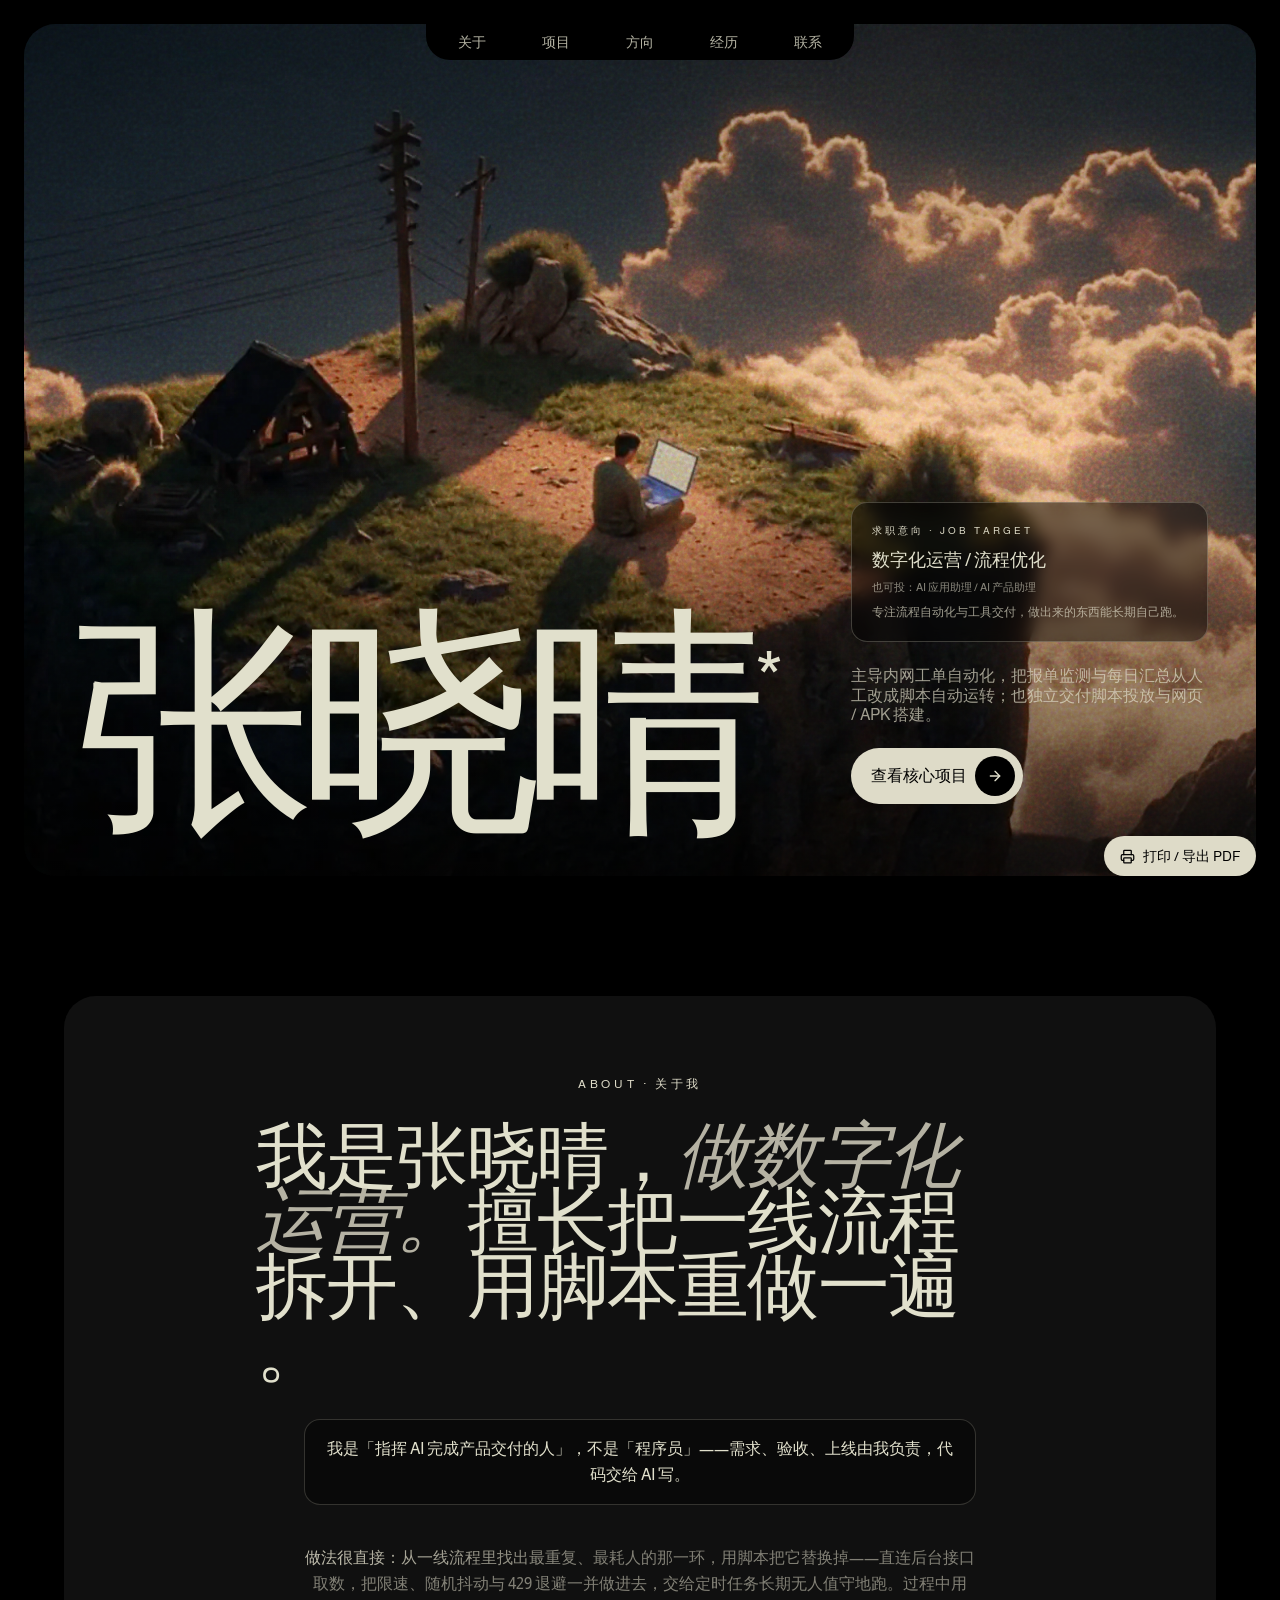
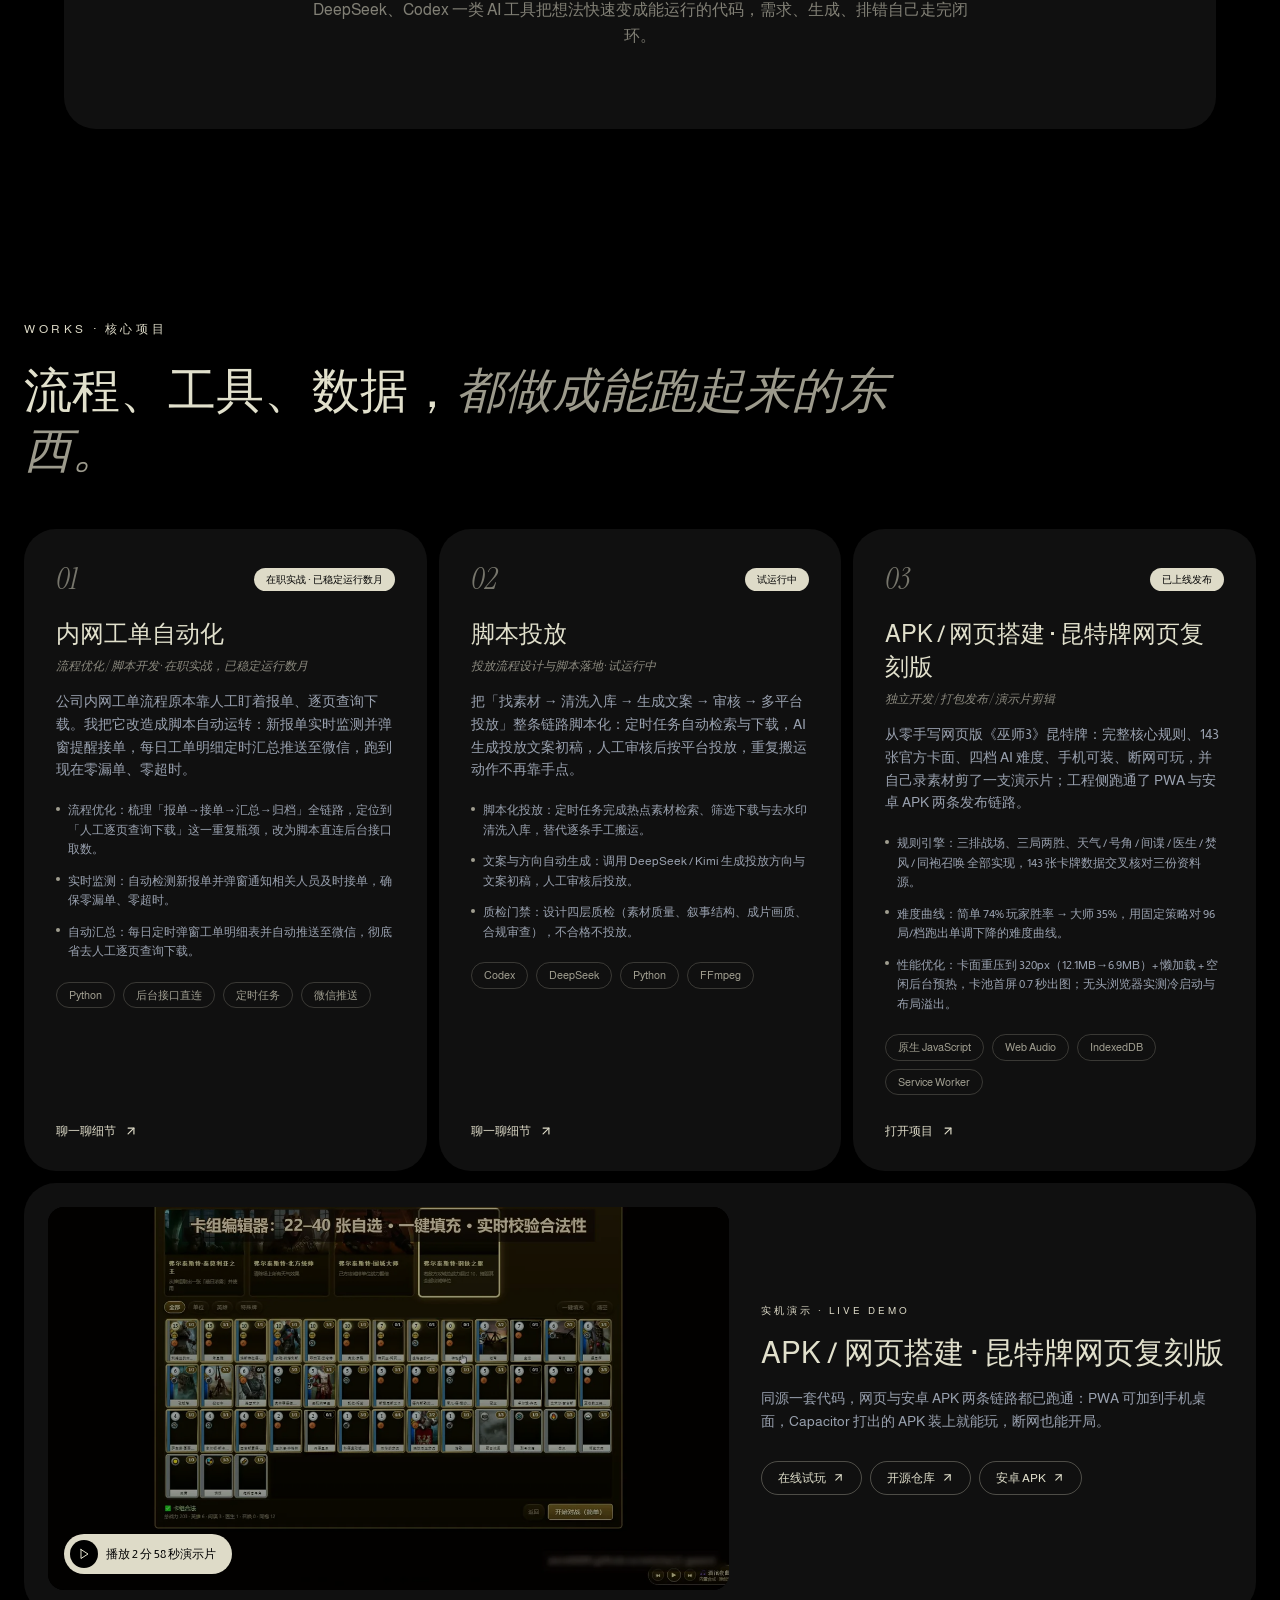
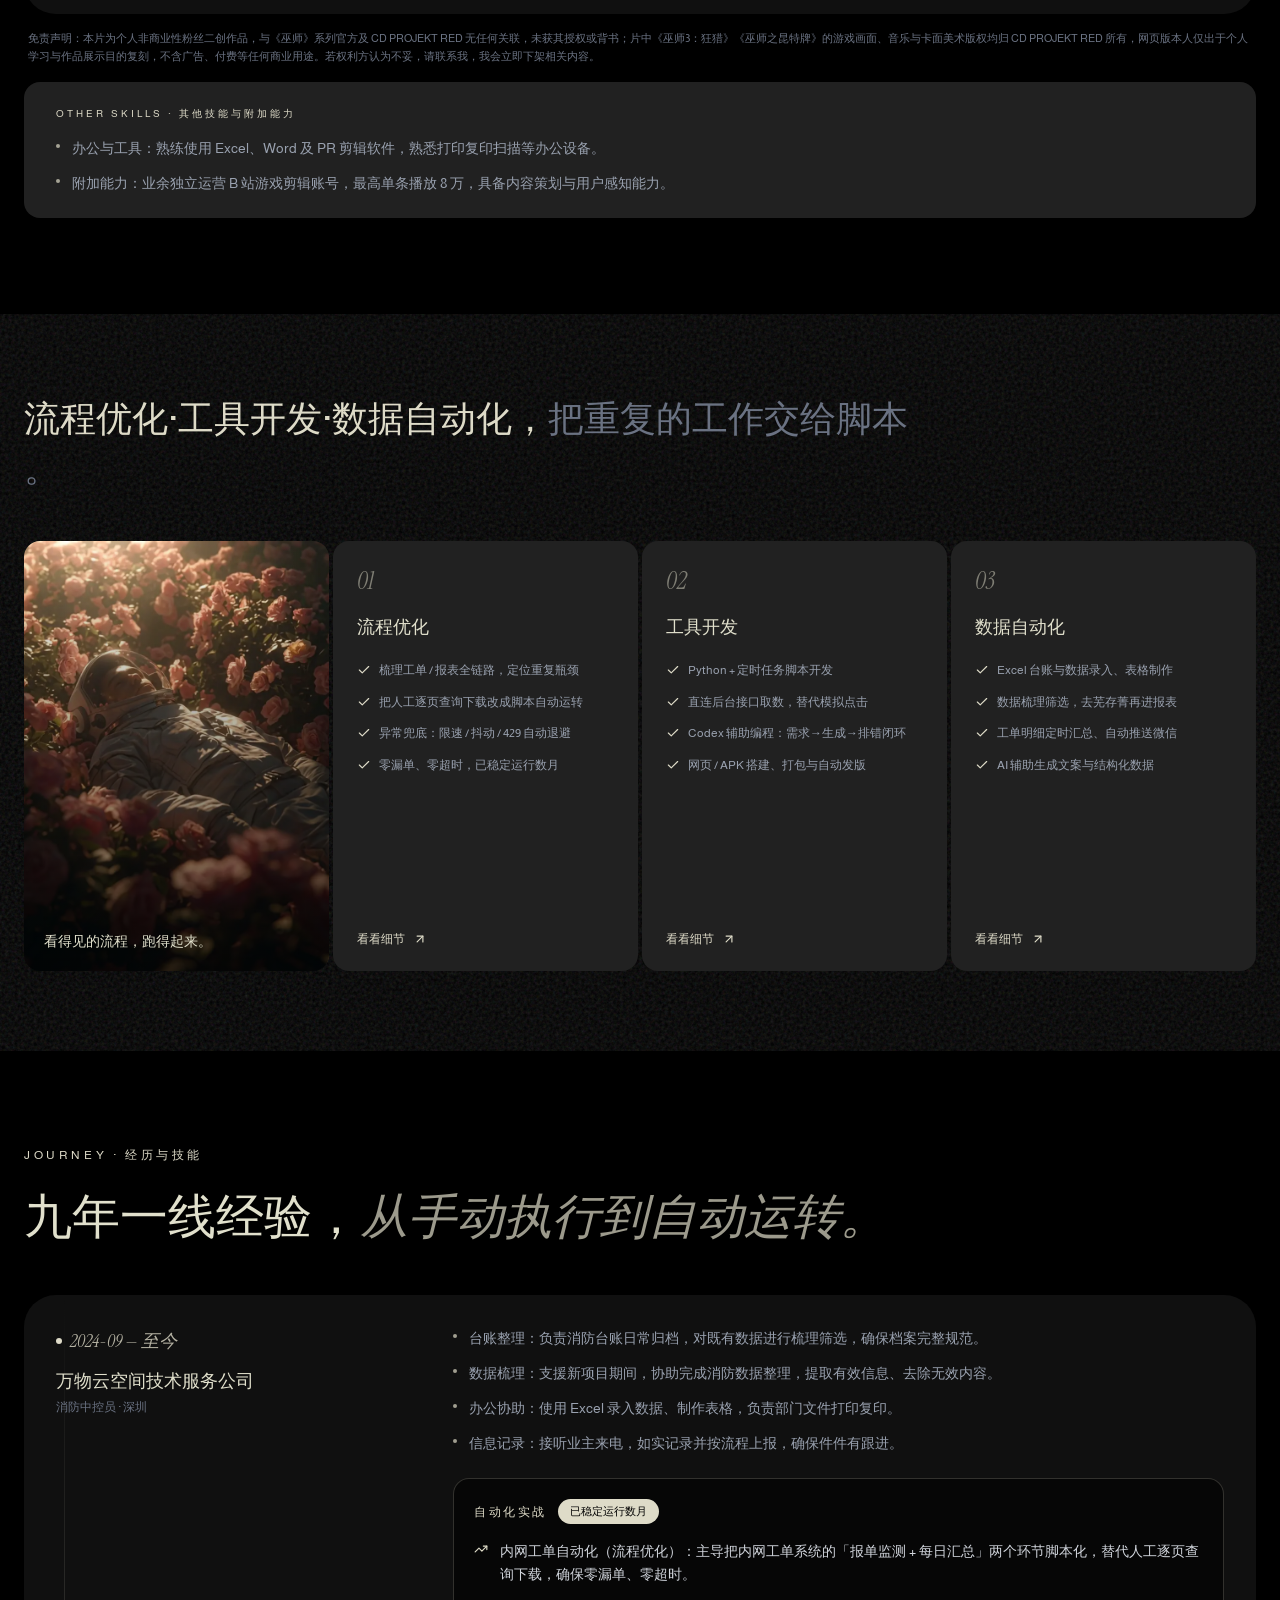
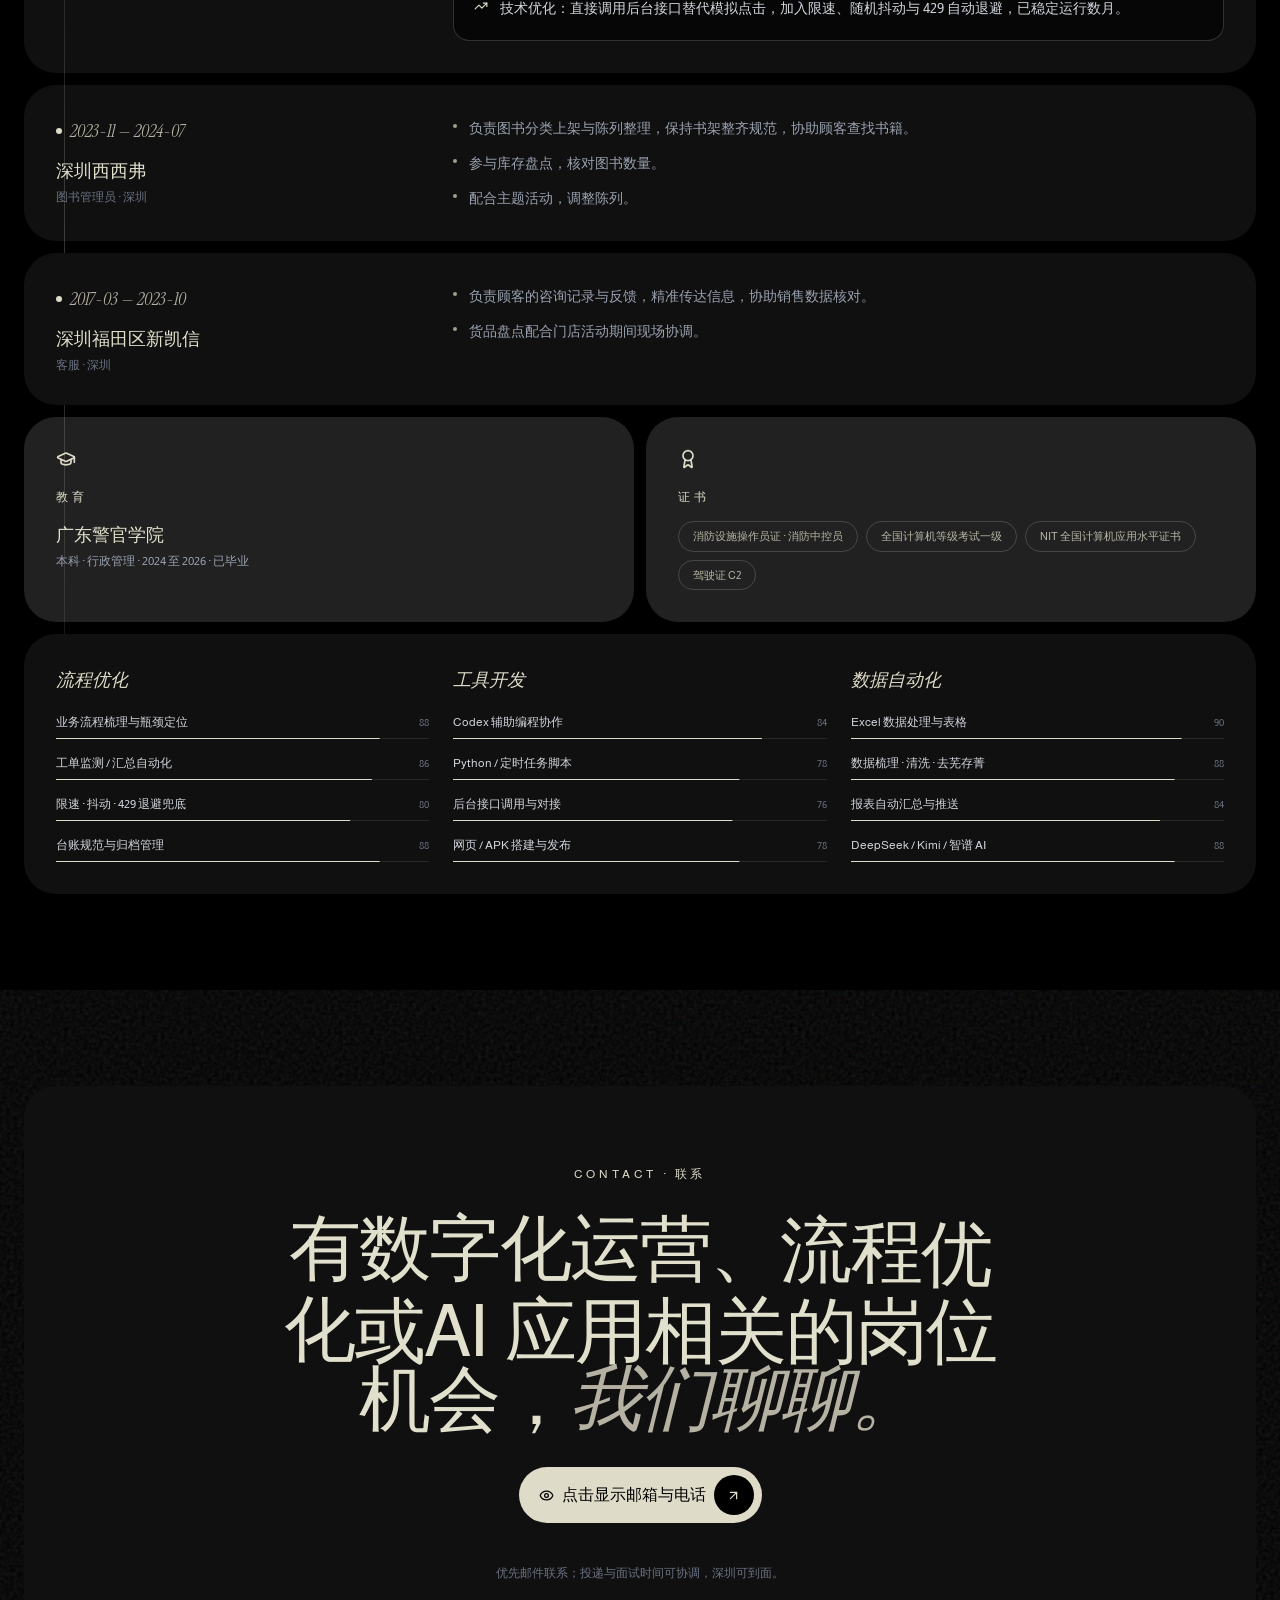
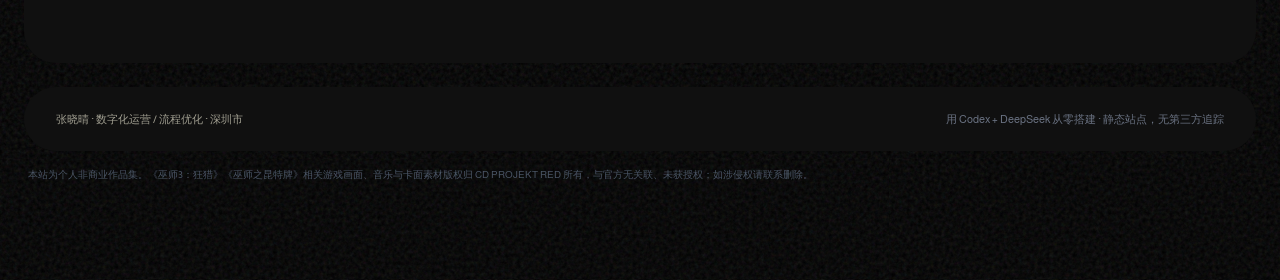
==== commit 733c5d34: "resume site: current published build (published history squashed; personal email + unused photo purg" ====
--- a/index.html
+++ b/index.html
@@ -3,15 +3,27 @@
   <head>
     <meta charset="UTF-8" />
     <meta name="viewport" content="width=device-width, initial-scale=1.0" />
-    <title>张晓晴 · 数字化运营 / 流程优化 / 工具开发 · 求职简历</title>
+    <!-- 反爬 / 隐私：不希望被搜索引擎与聚合站点收录（发 HR 用直链即可） -->
+    <meta name="robots" content="noindex, nofollow, noarchive, nosnippet, noimageindex" />
+    <meta name="referrer" content="no-referrer" />
+    <!--
+      站点自身没有任何跨域请求、没有内联脚本、没有第三方统计。
+      腾讯云那边由 nginx 下发同名 CSP 响应头；GitHub Pages 改不了响应头，
+      只能靠这个 meta 兜底（frame-ancestors 在 meta 里会被忽略，腾讯云侧用响应头管）。
+    -->
+    <meta
+      http-equiv="Content-Security-Policy"
+      content="default-src 'self'; img-src 'self' data:; media-src 'self'; font-src 'self'; style-src 'self' 'unsafe-inline'; script-src 'self'; connect-src 'self' https://whitewolfstack.com; base-uri 'none'; form-action 'self'; object-src 'none'"
+    />
+    <title>张晓晴 · 数字化运营 / 流程优化 · 求职简历</title>
     <meta
       name="description"
-      content="张晓晴，求职意向：数字化运营 / 流程优化 / 工具开发。9 年一线经验，主导飞鸽工单自动化（报单实时监测 + 每日汇总自动推送，稳定运行数月），独立完成脚本投放与 APK / 网页搭建。"
+      content="张晓晴，求职意向：数字化运营 / 流程优化（也可投 AI 应用助理 / AI 产品助理）。9 年一线经验，主导内网工单自动化（报单实时监测 + 每日汇总自动推送，稳定运行数月），独立完成脚本投放与 APK / 网页搭建。"
     />
     <meta name="theme-color" content="#000000" />
     <link rel="icon" type="image/svg+xml" href="./favicon.svg" />
-    <script type="module" crossorigin src="./assets/index-DQxsbQBK.js"></script>
-    <link rel="stylesheet" crossorigin href="./assets/index-DlNRtod2.css">
+    <script type="module" crossorigin src="./assets/index-7EC640oF.js"></script>
+    <link rel="stylesheet" crossorigin href="./assets/index-CyxgOv81.css">
   </head>
   <body>
     <div id="root"></div>
--- a/assets/index-CyxgOv81.css
+++ b/assets/index-CyxgOv81.css
@@ -0,0 +1,2 @@
+/*! tailwindcss v4.3.3 | MIT License | https://tailwindcss.com */
+@layer properties{@supports (((-webkit-hyphens:none)) and (not (margin-trim:inline))) or ((-moz-orient:inline) and (not (color:rgb(from red r g b)))){*,:before,:after,::backdrop{--tw-translate-x:0;--tw-translate-y:0;--tw-translate-z:0;--tw-rotate-x:initial;--tw-rotate-y:initial;--tw-rotate-z:initial;--tw-skew-x:initial;--tw-skew-y:initial;--tw-space-y-reverse:0;--tw-border-style:solid;--tw-gradient-position:initial;--tw-gradient-from:#0000;--tw-gradient-via:#0000;--tw-gradient-to:#0000;--tw-gradient-stops:initial;--tw-gradient-via-stops:initial;--tw-gradient-from-position:0%;--tw-gradient-via-position:50%;--tw-gradient-to-position:100%;--tw-leading:initial;--tw-font-weight:initial;--tw-tracking:initial;--tw-shadow:0 0 #0000;--tw-shadow-color:initial;--tw-shadow-alpha:100%;--tw-inset-shadow:0 0 #0000;--tw-inset-shadow-color:initial;--tw-inset-shadow-alpha:100%;--tw-ring-color:initial;--tw-ring-shadow:0 0 #0000;--tw-inset-ring-color:initial;--tw-inset-ring-shadow:0 0 #0000;--tw-ring-inset:initial;--tw-ring-offset-width:0px;--tw-ring-offset-color:#fff;--tw-ring-offset-shadow:0 0 #0000;--tw-blur:initial;--tw-brightness:initial;--tw-contrast:initial;--tw-grayscale:initial;--tw-hue-rotate:initial;--tw-invert:initial;--tw-opacity:initial;--tw-saturate:initial;--tw-sepia:initial;--tw-drop-shadow:initial;--tw-drop-shadow-color:initial;--tw-drop-shadow-alpha:100%;--tw-drop-shadow-size:initial;--tw-backdrop-blur:initial;--tw-backdrop-brightness:initial;--tw-backdrop-contrast:initial;--tw-backdrop-grayscale:initial;--tw-backdrop-hue-rotate:initial;--tw-backdrop-invert:initial;--tw-backdrop-opacity:initial;--tw-backdrop-saturate:initial;--tw-backdrop-sepia:initial;--tw-duration:initial;--tw-ease:initial;--tw-scale-x:1;--tw-scale-y:1;--tw-scale-z:1}}}@layer theme{:root,:host{--font-sans:-apple-system, BlinkMacSystemFont, "Segoe UI", Roboto, "Helvetica Neue", "Noto Sans", Arial, sans-serif, "Apple Color Emoji", "Segoe UI Emoji", "Segoe UI Symbol", "Noto Color Emoji";--font-serif:ui-serif, Georgia, Cambria, "Times New Roman", Times, serif;--font-mono:ui-monospace, SFMono-Regular, Menlo, Monaco, Consolas, "Liberation Mono", "Courier New", monospace;--color-slate-900:oklch(20.8% .042 265.755);--color-gray-100:oklch(96.7% .003 264.542);--color-gray-200:oklch(92.8% .006 264.531);--color-gray-300:oklch(87.2% .01 258.338);--color-gray-400:oklch(70.7% .022 261.325);--color-gray-500:oklch(55.1% .027 264.364);--color-gray-600:oklch(44.6% .03 256.802);--color-gray-700:oklch(37.3% .034 259.733);--color-gray-900:oklch(21% .034 264.665);--color-neutral-300:oklch(87% 0 none);--color-neutral-400:oklch(70.8% 0 none);--color-neutral-500:oklch(55.6% 0 none);--color-neutral-600:oklch(43.9% 0 none);--color-neutral-700:oklch(37.1% 0 none);--color-neutral-800:oklch(26.9% 0 none);--color-black:#000;--color-white:#fff;--spacing:.25rem;--container-xs:20rem;--container-md:28rem;--container-xl:36rem;--container-2xl:42rem;--container-3xl:48rem;--container-4xl:56rem;--container-6xl:72rem;--container-7xl:80rem;--text-xs:.75rem;--text-xs--line-height:calc(1 / .75);--text-sm:.875rem;--text-sm--line-height:calc(1.25 / .875);--text-base:1rem;--text-base--line-height:calc(1.5 / 1);--text-lg:1.125rem;--text-lg--line-height:calc(1.75 / 1.125);--text-xl:1.25rem;--text-xl--line-height:calc(1.75 / 1.25);--text-2xl:1.5rem;--text-2xl--line-height:calc(2 / 1.5);--text-3xl:1.875rem;--text-3xl--line-height:calc(2.25 / 1.875);--text-4xl:2.25rem;--text-4xl--line-height:calc(2.5 / 2.25);--text-5xl:3rem;--text-5xl--line-height:1;--text-6xl:3.75rem;--text-6xl--line-height:1;--text-7xl:4.5rem;--text-7xl--line-height:1;--font-weight-normal:400;--font-weight-medium:500;--font-weight-semibold:600;--font-weight-bold:700;--tracking-tight:-.025em;--tracking-wide:.025em;--leading-tight:1.25;--leading-snug:1.375;--leading-relaxed:1.625;--radius-2xl:1rem;--radius-3xl:1.5rem;--ease-in:cubic-bezier(.4, 0, 1, 1);--ease-out:cubic-bezier(0, 0, .2, 1);--ease-in-out:cubic-bezier(.4, 0, .2, 1);--animate-spin:spin 1s linear infinite;--blur-sm:8px;--aspect-video:16 / 9;--default-transition-duration:.15s;--default-transition-timing-function:cubic-bezier(.4, 0, .2, 1);--default-font-family:var(--font-sans);--default-mono-font-family:var(--font-mono)}}@layer base{*,:after,:before,::backdrop{box-sizing:border-box;border:0 solid;margin:0;padding:0}::file-selector-button{box-sizing:border-box;border:0 solid;margin:0;padding:0}html,:host{-webkit-text-size-adjust:100%;tab-size:4;line-height:1.5;font-family:var(--default-font-family,-apple-system, BlinkMacSystemFont, "Segoe UI", Roboto, "Helvetica Neue", "Noto Sans", Arial, sans-serif, "Apple Color Emoji", "Segoe UI Emoji", "Segoe UI Symbol", "Noto Color Emoji");font-feature-settings:var(--default-font-feature-settings,normal);font-variation-settings:var(--default-font-variation-settings,normal);-webkit-tap-highlight-color:transparent}hr{height:0;color:inherit;border-top-width:1px}abbr:where([title]){-webkit-text-decoration:underline dotted;text-decoration:underline dotted}h1,h2,h3,h4,h5,h6{font-size:inherit;font-weight:inherit}a{color:inherit;-webkit-text-decoration:inherit;-webkit-text-decoration:inherit;-webkit-text-decoration:inherit;-webkit-text-decoration:inherit;text-decoration:inherit}b,strong{font-weight:bolder}code,kbd,samp,pre{font-family:var(--default-mono-font-family,ui-monospace, SFMono-Regular, Menlo, Monaco, Consolas, "Liberation Mono", "Courier New", monospace);font-feature-settings:var(--default-mono-font-feature-settings,normal);font-variation-settings:var(--default-mono-font-variation-settings,normal);font-size:1em}small{font-size:80%}sub,sup{vertical-align:baseline;font-size:75%;line-height:0;position:relative}sub{bottom:-.25em}sup{top:-.5em}table{text-indent:0;border-color:inherit;border-collapse:collapse}:-moz-focusring:where(:not(iframe)){outline:auto}progress{vertical-align:baseline}summary{display:list-item}ol,ul,menu{list-style:none}img,svg,video,canvas,audio,iframe,embed,object{vertical-align:middle;display:block}img,video{max-width:100%;height:auto}button,input,select,optgroup,textarea{font:inherit;font-feature-settings:inherit;font-variation-settings:inherit;letter-spacing:inherit;color:inherit;opacity:1;background-color:#0000;border-radius:0}::file-selector-button{font:inherit;font-feature-settings:inherit;font-variation-settings:inherit;letter-spacing:inherit;color:inherit;opacity:1;background-color:#0000;border-radius:0}:where(select:is([multiple],[size])) optgroup{font-weight:bolder}:where(select:is([multiple],[size])) optgroup option{padding-inline-start:20px}::file-selector-button{margin-inline-end:4px}::placeholder{opacity:1}@supports (not ((-webkit-appearance:-apple-pay-button))) or (contain-intrinsic-size:1px){::placeholder{color:currentColor}@supports (color:color-mix(in lab, red, red)){::placeholder{color:color-mix(in oklab, currentcolor 50%, transparent)}}}textarea{resize:vertical}::-webkit-search-decoration{-webkit-appearance:none}::-webkit-date-and-time-value{min-height:1lh;text-align:inherit}::-webkit-datetime-edit{display:inline-flex}::-webkit-datetime-edit-fields-wrapper{padding:0}::-webkit-datetime-edit{padding-block:0}::-webkit-datetime-edit-year-field{padding-block:0}::-webkit-datetime-edit-month-field{padding-block:0}::-webkit-datetime-edit-day-field{padding-block:0}::-webkit-datetime-edit-hour-field{padding-block:0}::-webkit-datetime-edit-minute-field{padding-block:0}::-webkit-datetime-edit-second-field{padding-block:0}::-webkit-datetime-edit-millisecond-field{padding-block:0}::-webkit-datetime-edit-meridiem-field{padding-block:0}::-webkit-calendar-picker-indicator{line-height:1}:-moz-ui-invalid{box-shadow:none}button,input:where([type=button],[type=reset],[type=submit]){appearance:button}::file-selector-button{appearance:button}::-webkit-inner-spin-button{height:auto}::-webkit-outer-spin-button{height:auto}[hidden]:where(:not([hidden=until-found])){display:none!important}}@layer components;@layer utilities{.pointer-events-none{pointer-events:none}.visible{visibility:visible}.sr-only{clip-path:inset(50%);white-space:nowrap;border-width:0;width:1px;height:1px;margin:-1px;padding:0;position:absolute;overflow:hidden}.absolute{position:absolute}.fixed{position:fixed}.relative{position:relative}.inset-0{inset:0}.inset-\[-12\%\]{inset:-12%}.top-0{top:0}.top-\[0\.35em\]{top:.35em}.top-\[0\.62em\]{top:.62em}.-right-\[0\.22em\]{right:-.22em}.right-0{right:0}.right-4{right:calc(var(--spacing) * 4)}.bottom-0{bottom:0}.bottom-4{bottom:calc(var(--spacing) * 4)}.bottom-5{bottom:calc(var(--spacing) * 5)}.bottom-6{bottom:calc(var(--spacing) * 6)}.left-0{left:0}.left-1\/2{left:50%}.left-4{left:calc(var(--spacing) * 4)}.left-5{left:calc(var(--spacing) * 5)}.left-10{left:calc(var(--spacing) * 10)}.left-\[2px\]{left:2px}.z-10{z-index:10}.z-20{z-index:20}.z-50{z-index:50}.mx-3{margin-inline:calc(var(--spacing) * 3)}.mx-\[6px\]{margin-inline:6px}.mx-auto{margin-inline:auto}.mt-0\.5{margin-top:calc(var(--spacing) * .5)}.mt-1{margin-top:var(--spacing)}.mt-1\.5{margin-top:calc(var(--spacing) * 1.5)}.mt-2{margin-top:calc(var(--spacing) * 2)}.mt-2\.5{margin-top:calc(var(--spacing) * 2.5)}.mt-3{margin-top:calc(var(--spacing) * 3)}.mt-4{margin-top:calc(var(--spacing) * 4)}.mt-5{margin-top:calc(var(--spacing) * 5)}.mt-6{margin-top:calc(var(--spacing) * 6)}.mt-7{margin-top:calc(var(--spacing) * 7)}.mt-8{margin-top:calc(var(--spacing) * 8)}.mt-9{margin-top:calc(var(--spacing) * 9)}.mt-10{margin-top:calc(var(--spacing) * 10)}.mt-12{margin-top:calc(var(--spacing) * 12)}.mt-16{margin-top:calc(var(--spacing) * 16)}.mt-\[0\.5em\]{margin-top:.5em}.mt-\[0\.45em\]{margin-top:.45em}.mt-\[2px\]{margin-top:2px}.mt-\[3px\]{margin-top:3px}.mt-\[4px\]{margin-top:4px}.mt-\[5px\]{margin-top:5px}.mt-\[6px\]{margin-top:6px}.mt-\[9px\]{margin-top:9px}.mt-\[13px\]{margin-top:13px}.mt-auto{margin-top:auto}.mr-\[0\.24em\]{margin-right:.24em}.mb-3{margin-bottom:calc(var(--spacing) * 3)}.mb-5{margin-bottom:calc(var(--spacing) * 5)}.mb-6{margin-bottom:calc(var(--spacing) * 6)}.mb-8{margin-bottom:calc(var(--spacing) * 8)}.mb-10{margin-bottom:calc(var(--spacing) * 10)}.mb-12{margin-bottom:calc(var(--spacing) * 12)}.mb-16{margin-bottom:calc(var(--spacing) * 16)}.mb-\[2px\]{margin-bottom:2px}.mb-\[6px\]{margin-bottom:6px}.ml-0{margin-left:0}.block{display:block}.contents{display:contents}.flex{display:flex}.grid{display:grid}.hidden{display:none}.inline{display:inline}.inline-block{display:inline-block}.inline-flex{display:inline-flex}.aspect-\[3\/2\]{aspect-ratio:3/2}.aspect-\[329\/246\]{aspect-ratio:329/246}.aspect-\[438\/346\]{aspect-ratio:438/346}.aspect-square{aspect-ratio:1}.aspect-video{aspect-ratio:var(--aspect-video)}.h-1{height:var(--spacing)}.h-1\.5{height:calc(var(--spacing) * 1.5)}.h-5{height:calc(var(--spacing) * 5)}.h-6{height:calc(var(--spacing) * 6)}.h-7{height:calc(var(--spacing) * 7)}.h-9{height:calc(var(--spacing) * 9)}.h-\[3px\]{height:3px}.h-\[20px\]{height:20px}.h-\[124\%\]{height:124%}.h-\[280px\]{height:280px}.h-full{height:100%}.h-px{height:1px}.h-screen{height:100vh}.min-h-\[280px\]{min-height:280px}.min-h-\[640px\]{min-height:640px}.min-h-screen{min-height:100vh}.w-1{width:var(--spacing)}.w-1\.5{width:calc(var(--spacing) * 1.5)}.w-5{width:calc(var(--spacing) * 5)}.w-6{width:calc(var(--spacing) * 6)}.w-7{width:calc(var(--spacing) * 7)}.w-9{width:calc(var(--spacing) * 9)}.w-\[3px\]{width:3px}.w-\[124\%\]{width:124%}.w-fit{width:fit-content}.w-full{width:100%}.w-max{width:max-content}.w-px{width:1px}.max-w-2xl{max-width:var(--container-2xl)}.max-w-3xl{max-width:var(--container-3xl)}.max-w-4xl{max-width:var(--container-4xl)}.max-w-6xl{max-width:var(--container-6xl)}.max-w-7xl{max-width:var(--container-7xl)}.max-w-\[1200px\]{max-width:1200px}.max-w-\[1440px\]{max-width:1440px}.max-w-md{max-width:var(--container-md)}.max-w-xl{max-width:var(--container-xl)}.max-w-xs{max-width:var(--container-xs)}.flex-1{flex:1}.shrink-0{flex-shrink:0}.-translate-x-1\/2{--tw-translate-x:calc(calc(1 / 2 * 100%) * -1);translate:var(--tw-translate-x) var(--tw-translate-y)}.-rotate-45{rotate:-45deg}.transform{transform:var(--tw-rotate-x,) var(--tw-rotate-y,) var(--tw-rotate-z,) var(--tw-skew-x,) var(--tw-skew-y,)}.animate-spin{animation:var(--animate-spin)}.cursor-pointer{cursor:pointer}.resize{resize:both}.break-inside-avoid{break-inside:avoid}.grid-cols-1{grid-template-columns:repeat(1,minmax(0,1fr))}.flex-col{flex-direction:column}.flex-wrap{flex-wrap:wrap}.place-items-center{place-items:center}.items-baseline{align-items:baseline}.items-center{align-items:center}.items-end{align-items:flex-end}.items-start{align-items:flex-start}.justify-between{justify-content:space-between}.justify-center{justify-content:center}.justify-end{justify-content:flex-end}.gap-1{gap:var(--spacing)}.gap-1\.5{gap:calc(var(--spacing) * 1.5)}.gap-2{gap:calc(var(--spacing) * 2)}.gap-3{gap:calc(var(--spacing) * 3)}.gap-4{gap:calc(var(--spacing) * 4)}.gap-5{gap:calc(var(--spacing) * 5)}.gap-6{gap:calc(var(--spacing) * 6)}.gap-8{gap:calc(var(--spacing) * 8)}.gap-16{gap:calc(var(--spacing) * 16)}.gap-\[14px\]{gap:14px}:where(.space-y-2>:not(:last-child)){--tw-space-y-reverse:0;margin-block-start:calc(calc(var(--spacing) * 2) * var(--tw-space-y-reverse));margin-block-end:calc(calc(var(--spacing) * 2) * calc(1 - var(--tw-space-y-reverse)))}:where(.space-y-3>:not(:last-child)){--tw-space-y-reverse:0;margin-block-start:calc(calc(var(--spacing) * 3) * var(--tw-space-y-reverse));margin-block-end:calc(calc(var(--spacing) * 3) * calc(1 - var(--tw-space-y-reverse)))}:where(.space-y-4>:not(:last-child)){--tw-space-y-reverse:0;margin-block-start:calc(calc(var(--spacing) * 4) * var(--tw-space-y-reverse));margin-block-end:calc(calc(var(--spacing) * 4) * calc(1 - var(--tw-space-y-reverse)))}.overflow-hidden{overflow:hidden}.rounded{border-radius:.25rem}.rounded-2xl{border-radius:var(--radius-2xl)}.rounded-\[2rem\]{border-radius:2rem}.rounded-\[4px\]{border-radius:4px}.rounded-\[40px\]{border-radius:40px}.rounded-full{border-radius:2147483647px}.rounded-b-2xl{border-bottom-right-radius:var(--radius-2xl);border-bottom-left-radius:var(--radius-2xl)}.border{border-style:var(--tw-border-style);border-width:1px}.border-0{border-style:var(--tw-border-style);border-width:0}.border-t{border-top-style:var(--tw-border-style);border-top-width:1px}.border-t-\[1\.6px\]{border-top-style:var(--tw-border-style);border-top-width:1.6px}.border-b{border-bottom-style:var(--tw-border-style);border-bottom-width:1px}.border-\[\#DEDBC8\]\/20{border-color:oklab(88.8652% -.00426707 .0253293/.2)}.border-\[\#DEDBC8\]\/25{border-color:oklab(88.8652% -.00426707 .0253293/.25)}.border-\[\#DEDBC8\]\/30{border-color:oklab(88.8652% -.00426707 .0253293/.3)}.border-\[\#DEDBC8\]\/40{border-color:oklab(88.8652% -.00426707 .0253293/.4)}.border-black{border-color:var(--color-black)}.border-gray-200{border-color:var(--color-gray-200)}.border-gray-300{border-color:var(--color-gray-300)}.border-neutral-300{border-color:var(--color-neutral-300)}.bg-\[\#1a1d2e\]{background-color:#1a1d2e}.bg-\[\#6b6b6b\]{background-color:#6b6b6b}.bg-\[\#051A24\]{background-color:#051a24}.bg-\[\#101010\]{background-color:#101010}.bg-\[\#212121\]{background-color:#212121}.bg-\[\#DEDBC8\]{background-color:#dedbc8}.bg-\[\#DEDBC8\]\/70{background-color:oklab(88.8652% -.00426707 .0253293/.7)}.bg-\[\#EFEFEF\]{background-color:#efefef}.bg-\[\#F1F5F7\]{background-color:#f1f5f7}.bg-\[\#F5F5F5\]{background-color:#f5f5f5}.bg-\[\#F26522\]{background-color:#f26522}.bg-black{background-color:var(--color-black)}.bg-black\/35{background-color:#00000059}@supports (color:color-mix(in lab, red, red)){.bg-black\/35{background-color:color-mix(in oklab, var(--color-black) 35%, transparent)}}.bg-black\/40{background-color:#0006}@supports (color:color-mix(in lab, red, red)){.bg-black\/40{background-color:color-mix(in oklab, var(--color-black) 40%, transparent)}}.bg-black\/45{background-color:#00000073}@supports (color:color-mix(in lab, red, red)){.bg-black\/45{background-color:color-mix(in oklab, var(--color-black) 45%, transparent)}}.bg-black\/60{background-color:#0009}@supports (color:color-mix(in lab, red, red)){.bg-black\/60{background-color:color-mix(in oklab, var(--color-black) 60%, transparent)}}.bg-gray-100{background-color:var(--color-gray-100)}.bg-gray-900{background-color:var(--color-gray-900)}.bg-white{background-color:var(--color-white)}.bg-white\/10{background-color:#ffffff1a}@supports (color:color-mix(in lab, red, red)){.bg-white\/10{background-color:color-mix(in oklab, var(--color-white) 10%, transparent)}}.bg-white\/90{background-color:#ffffffe6}@supports (color:color-mix(in lab, red, red)){.bg-white\/90{background-color:color-mix(in oklab, var(--color-white) 90%, transparent)}}.bg-gradient-to-b{--tw-gradient-position:to bottom in oklab;background-image:linear-gradient(var(--tw-gradient-stops))}.bg-gradient-to-t{--tw-gradient-position:to top in oklab;background-image:linear-gradient(var(--tw-gradient-stops))}.from-black\/30{--tw-gradient-from:#0000004d}@supports (color:color-mix(in lab, red, red)){.from-black\/30{--tw-gradient-from:color-mix(in oklab, var(--color-black) 30%, transparent)}}.from-black\/30{--tw-gradient-stops:var(--tw-gradient-via-stops,var(--tw-gradient-position), var(--tw-gradient-from) var(--tw-gradient-from-position), var(--tw-gradient-to) var(--tw-gradient-to-position))}.from-black\/70{--tw-gradient-from:#000000b3}@supports (color:color-mix(in lab, red, red)){.from-black\/70{--tw-gradient-from:color-mix(in oklab, var(--color-black) 70%, transparent)}}.from-black\/70{--tw-gradient-stops:var(--tw-gradient-via-stops,var(--tw-gradient-position), var(--tw-gradient-from) var(--tw-gradient-from-position), var(--tw-gradient-to) var(--tw-gradient-to-position))}.from-transparent{--tw-gradient-from:transparent;--tw-gradient-stops:var(--tw-gradient-via-stops,var(--tw-gradient-position), var(--tw-gradient-from) var(--tw-gradient-from-position), var(--tw-gradient-to) var(--tw-gradient-to-position))}.via-\[\#DEDBC8\]\/25{--tw-gradient-via:oklab(88.8652% -.00426707 .0253293/.25);--tw-gradient-via-stops:var(--tw-gradient-position), var(--tw-gradient-from) var(--tw-gradient-from-position), var(--tw-gradient-via) var(--tw-gradient-via-position), var(--tw-gradient-to) var(--tw-gradient-to-position);--tw-gradient-stops:var(--tw-gradient-via-stops)}.via-transparent{--tw-gradient-via:transparent;--tw-gradient-via-stops:var(--tw-gradient-position), var(--tw-gradient-from) var(--tw-gradient-from-position), var(--tw-gradient-via) var(--tw-gradient-via-position), var(--tw-gradient-to) var(--tw-gradient-to-position);--tw-gradient-stops:var(--tw-gradient-via-stops)}.to-black\/60{--tw-gradient-to:#0009}@supports (color:color-mix(in lab, red, red)){.to-black\/60{--tw-gradient-to:color-mix(in oklab, var(--color-black) 60%, transparent)}}.to-black\/60{--tw-gradient-stops:var(--tw-gradient-via-stops,var(--tw-gradient-position), var(--tw-gradient-from) var(--tw-gradient-from-position), var(--tw-gradient-to) var(--tw-gradient-to-position))}.to-transparent{--tw-gradient-to:transparent;--tw-gradient-stops:var(--tw-gradient-via-stops,var(--tw-gradient-position), var(--tw-gradient-from) var(--tw-gradient-from-position), var(--tw-gradient-to) var(--tw-gradient-to-position))}.object-cover{object-fit:cover}.p-2{padding:calc(var(--spacing) * 2)}.p-4{padding:calc(var(--spacing) * 4)}.p-5{padding:calc(var(--spacing) * 5)}.p-6{padding:calc(var(--spacing) * 6)}.p-\[5px\]{padding:5px}.\!px-5{padding-inline:calc(var(--spacing) * 5)!important}.px-1{padding-inline:var(--spacing)}.px-1\.5{padding-inline:calc(var(--spacing) * 1.5)}.px-3{padding-inline:calc(var(--spacing) * 3)}.px-3\.5{padding-inline:calc(var(--spacing) * 3.5)}.px-4{padding-inline:calc(var(--spacing) * 4)}.px-5{padding-inline:calc(var(--spacing) * 5)}.px-6{padding-inline:calc(var(--spacing) * 6)}.px-8{padding-inline:calc(var(--spacing) * 8)}.\!py-2{padding-block:calc(var(--spacing) * 2)!important}.py-0\.5{padding-block:calc(var(--spacing) * .5)}.py-1{padding-block:var(--spacing)}.py-1\.5{padding-block:calc(var(--spacing) * 1.5)}.py-2{padding-block:calc(var(--spacing) * 2)}.py-2\.5{padding-block:calc(var(--spacing) * 2.5)}.py-4{padding-block:calc(var(--spacing) * 4)}.py-6{padding-block:calc(var(--spacing) * 6)}.py-12{padding-block:calc(var(--spacing) * 12)}.py-14{padding-block:calc(var(--spacing) * 14)}.py-16{padding-block:calc(var(--spacing) * 16)}.py-24{padding-block:calc(var(--spacing) * 24)}.pt-6{padding-top:calc(var(--spacing) * 6)}.pt-8{padding-top:calc(var(--spacing) * 8)}.pt-16{padding-top:calc(var(--spacing) * 16)}.pr-2{padding-right:calc(var(--spacing) * 2)}.pr-4{padding-right:calc(var(--spacing) * 4)}.pr-8{padding-right:calc(var(--spacing) * 8)}.pb-8{padding-bottom:calc(var(--spacing) * 8)}.pb-10{padding-bottom:calc(var(--spacing) * 10)}.pb-12{padding-bottom:calc(var(--spacing) * 12)}.pb-14{padding-bottom:calc(var(--spacing) * 14)}.pb-16{padding-bottom:calc(var(--spacing) * 16)}.pb-\[3px\]{padding-bottom:3px}.pl-1\.5{padding-left:calc(var(--spacing) * 1.5)}.pl-2{padding-left:calc(var(--spacing) * 2)}.pl-5{padding-left:calc(var(--spacing) * 5)}.pl-8{padding-left:calc(var(--spacing) * 8)}.pl-\[11px\]{padding-left:11px}.text-center{text-align:center}.text-left{text-align:left}.font-mono{font-family:var(--font-mono)}.font-serif{font-family:var(--font-serif)}.text-2xl{font-size:var(--text-2xl);line-height:var(--tw-leading,var(--text-2xl--line-height))}.text-3xl{font-size:var(--text-3xl);line-height:var(--tw-leading,var(--text-3xl--line-height))}.text-base{font-size:var(--text-base);line-height:var(--tw-leading,var(--text-base--line-height))}.text-lg{font-size:var(--text-lg);line-height:var(--tw-leading,var(--text-lg--line-height))}.text-sm{font-size:var(--text-sm);line-height:var(--tw-leading,var(--text-sm--line-height))}.text-xl{font-size:var(--text-xl);line-height:var(--tw-leading,var(--text-xl--line-height))}.text-xs{font-size:var(--text-xs);line-height:var(--tw-leading,var(--text-xs--line-height))}.text-\[0\.31em\]{font-size:.31em}.text-\[9\.5pt\]{font-size:9.5pt}.text-\[9pt\]{font-size:9pt}.text-\[10\.5pt\]{font-size:10.5pt}.text-\[10pt\]{font-size:10pt}.text-\[10px\]{font-size:10px}.text-\[11px\]{font-size:11px}.text-\[13px\]{font-size:13px}.text-\[15px\]{font-size:15px}.text-\[22pt\]{font-size:22pt}.text-\[22px\]{font-size:22px}.text-\[26vw\]{font-size:26vw}.text-\[32px\]{font-size:32px}.text-\[48px\]{font-size:48px}.text-\[clamp\(1\.5rem\,4vw\,3\.2rem\)\]{font-size:clamp(1.5rem,4vw,3.2rem)}.text-\[clamp\(1\.75rem\,7vw\,4\.2rem\)\]{font-size:clamp(1.75rem,7vw,4.2rem)}.leading-\[0\.85\]{--tw-leading:.85;line-height:.85}.leading-\[0\.95\]{--tw-leading:.95;line-height:.95}.leading-\[1\.1\]{--tw-leading:1.1;line-height:1.1}.leading-\[1\.2\]{--tw-leading:1.2;line-height:1.2}.leading-\[1\.5\]{--tw-leading:1.5;line-height:1.5}.leading-\[1\.08\]{--tw-leading:1.08;line-height:1.08}.leading-\[1\.12\]{--tw-leading:1.12;line-height:1.12}.leading-\[1\.65\]{--tw-leading:1.65;line-height:1.65}.leading-\[20px\]{--tw-leading:20px;line-height:20px}.leading-relaxed{--tw-leading:var(--leading-relaxed);line-height:var(--leading-relaxed)}.leading-snug{--tw-leading:var(--leading-snug);line-height:var(--leading-snug)}.leading-tight{--tw-leading:var(--leading-tight);line-height:var(--leading-tight)}.font-bold{--tw-font-weight:var(--font-weight-bold);font-weight:var(--font-weight-bold)}.font-medium{--tw-font-weight:var(--font-weight-medium);font-weight:var(--font-weight-medium)}.font-normal{--tw-font-weight:var(--font-weight-normal);font-weight:var(--font-weight-normal)}.font-semibold{--tw-font-weight:var(--font-weight-semibold);font-weight:var(--font-weight-semibold)}.tracking-\[-0\.02em\]{--tw-tracking:-.02em;letter-spacing:-.02em}.tracking-\[-0\.03em\]{--tw-tracking:-.03em;letter-spacing:-.03em}.tracking-\[-0\.07em\]{--tw-tracking:-.07em;letter-spacing:-.07em}.tracking-\[0\.2em\]{--tw-tracking:.2em;letter-spacing:.2em}.tracking-\[0\.3em\]{--tw-tracking:.3em;letter-spacing:.3em}.tracking-\[0\.06em\]{--tw-tracking:.06em;letter-spacing:.06em}.tracking-\[0\.12em\]{--tw-tracking:.12em;letter-spacing:.12em}.tracking-tight{--tw-tracking:var(--tracking-tight);letter-spacing:var(--tracking-tight)}.tracking-wide{--tw-tracking:var(--tracking-wide);letter-spacing:var(--tracking-wide)}.break-all{word-break:break-all}.whitespace-nowrap{white-space:nowrap}.text-\[\#0D212C\]{color:#0d212c}.text-\[\#051A24\]{color:#051a24}.text-\[\#051A24\]\/70{color:oklab(20.5994% -.0210589 -.0263572/.7)}.text-\[\#273C46\]{color:#273c46}.text-\[\#DEDBC8\]{color:#dedbc8}.text-\[\#DEDBC8\]\/50{color:oklab(88.8652% -.00426707 .0253293/.5)}.text-\[\#DEDBC8\]\/60{color:oklab(88.8652% -.00426707 .0253293/.6)}.text-\[\#DEDBC8\]\/70{color:oklab(88.8652% -.00426707 .0253293/.7)}.text-\[\#DEDBC8\]\/80{color:oklab(88.8652% -.00426707 .0253293/.8)}.text-\[\#E0EBF0\]{color:#e0ebf0}.text-\[\#E1E0CC\]{color:#e1e0cc}.text-\[\#E8704E\]{color:#e8704e}.text-\[\#F6FCFF\]{color:#f6fcff}.text-\[\#F26522\]{color:#f26522}.text-black{color:var(--color-black)}.text-gray-300{color:var(--color-gray-300)}.text-gray-400{color:var(--color-gray-400)}.text-gray-500{color:var(--color-gray-500)}.text-gray-600{color:var(--color-gray-600)}.text-gray-700{color:var(--color-gray-700)}.text-gray-900{color:var(--color-gray-900)}.text-neutral-400{color:var(--color-neutral-400)}.text-neutral-500{color:var(--color-neutral-500)}.text-neutral-600{color:var(--color-neutral-600)}.text-neutral-700{color:var(--color-neutral-700)}.text-neutral-800{color:var(--color-neutral-800)}.text-slate-900{color:var(--color-slate-900)}.text-white{color:var(--color-white)}.uppercase{text-transform:uppercase}.italic{font-style:italic}.opacity-0{opacity:0}.opacity-\[0\.7\]{opacity:.7}.opacity-\[0\.12\]{opacity:.12}.opacity-\[0\.15\]{opacity:.15}.mix-blend-overlay{mix-blend-mode:overlay}.shadow-\[0_0_0_0\.5px_rgba\(0\,0\,0\,0\.05\)\,0_4px_30px_rgba\(0\,0\,0\,0\.12\)\]{--tw-shadow:0 0 0 .5px var(--tw-shadow-color,#0000000d), 0 4px 30px var(--tw-shadow-color,#0000001f);box-shadow:var(--tw-inset-shadow), var(--tw-inset-ring-shadow), var(--tw-ring-offset-shadow), var(--tw-ring-shadow), var(--tw-shadow)}.shadow-\[0_2px_8px_rgba\(0\,0\,0\,0\.06\)\]{--tw-shadow:0 2px 8px var(--tw-shadow-color,#0000000f);box-shadow:var(--tw-inset-shadow), var(--tw-inset-ring-shadow), var(--tw-ring-offset-shadow), var(--tw-ring-shadow), var(--tw-shadow)}.shadow-\[0_2px_8px_rgba\(0\,0\,0\,0\.08\)\]{--tw-shadow:0 2px 8px var(--tw-shadow-color,#00000014);box-shadow:var(--tw-inset-shadow), var(--tw-inset-ring-shadow), var(--tw-ring-offset-shadow), var(--tw-ring-shadow), var(--tw-shadow)}.shadow-\[0_4px_16px_rgba\(0\,0\,0\,0\.08\)\]{--tw-shadow:0 4px 16px var(--tw-shadow-color,#00000014);box-shadow:var(--tw-inset-shadow), var(--tw-inset-ring-shadow), var(--tw-ring-offset-shadow), var(--tw-ring-shadow), var(--tw-shadow)}.shadow-\[0_4px_40px_rgba\(0\,0\,0\,0\.06\)\]{--tw-shadow:0 4px 40px var(--tw-shadow-color,#0000000f);box-shadow:var(--tw-inset-shadow), var(--tw-inset-ring-shadow), var(--tw-ring-offset-shadow), var(--tw-ring-shadow), var(--tw-shadow)}.shadow-\[inset_0_2px_8px_rgba\(255\,255\,255\,0\.12\)\]{--tw-shadow:inset 0 2px 8px var(--tw-shadow-color,#ffffff1f);box-shadow:var(--tw-inset-shadow), var(--tw-inset-ring-shadow), var(--tw-ring-offset-shadow), var(--tw-ring-shadow), var(--tw-shadow)}.shadow-lg{--tw-shadow:0 10px 15px -3px var(--tw-shadow-color,#0000001a), 0 4px 6px -4px var(--tw-shadow-color,#0000001a);box-shadow:var(--tw-inset-shadow), var(--tw-inset-ring-shadow), var(--tw-ring-offset-shadow), var(--tw-ring-shadow), var(--tw-shadow)}.blur{--tw-blur:blur(8px);filter:var(--tw-blur,) var(--tw-brightness,) var(--tw-contrast,) var(--tw-grayscale,) var(--tw-hue-rotate,) var(--tw-invert,) var(--tw-saturate,) var(--tw-sepia,) var(--tw-drop-shadow,)}.blur-\[48px\]{--tw-blur:blur(48px);filter:var(--tw-blur,) var(--tw-brightness,) var(--tw-contrast,) var(--tw-grayscale,) var(--tw-hue-rotate,) var(--tw-invert,) var(--tw-saturate,) var(--tw-sepia,) var(--tw-drop-shadow,)}.drop-shadow{--tw-drop-shadow-size:drop-shadow(0 1px 2px var(--tw-drop-shadow-color,#0000001a)) drop-shadow(0 1px 1px var(--tw-drop-shadow-color,#0000000f));--tw-drop-shadow:drop-shadow(0 1px 2px #0000001a) drop-shadow(0 1px 1px #0000000f);filter:var(--tw-blur,) var(--tw-brightness,) var(--tw-contrast,) var(--tw-grayscale,) var(--tw-hue-rotate,) var(--tw-invert,) var(--tw-saturate,) var(--tw-sepia,) var(--tw-drop-shadow,)}.saturate-150{--tw-saturate:saturate(150%);filter:var(--tw-blur,) var(--tw-brightness,) var(--tw-contrast,) var(--tw-grayscale,) var(--tw-hue-rotate,) var(--tw-invert,) var(--tw-saturate,) var(--tw-sepia,) var(--tw-drop-shadow,)}.filter{filter:var(--tw-blur,) var(--tw-brightness,) var(--tw-contrast,) var(--tw-grayscale,) var(--tw-hue-rotate,) var(--tw-invert,) var(--tw-saturate,) var(--tw-sepia,) var(--tw-drop-shadow,)}.filter\!{filter:var(--tw-blur,) var(--tw-brightness,) var(--tw-contrast,) var(--tw-grayscale,) var(--tw-hue-rotate,) var(--tw-invert,) var(--tw-saturate,) var(--tw-sepia,) var(--tw-drop-shadow,)!important}.backdrop-blur{--tw-backdrop-blur:blur(8px);-webkit-backdrop-filter:var(--tw-backdrop-blur,) var(--tw-backdrop-brightness,) var(--tw-backdrop-contrast,) var(--tw-backdrop-grayscale,) var(--tw-backdrop-hue-rotate,) var(--tw-backdrop-invert,) var(--tw-backdrop-opacity,) var(--tw-backdrop-saturate,) var(--tw-backdrop-sepia,);backdrop-filter:var(--tw-backdrop-blur,) var(--tw-backdrop-brightness,) var(--tw-backdrop-contrast,) var(--tw-backdrop-grayscale,) var(--tw-backdrop-hue-rotate,) var(--tw-backdrop-invert,) var(--tw-backdrop-opacity,) var(--tw-backdrop-saturate,) var(--tw-backdrop-sepia,)}.backdrop-blur-sm{--tw-backdrop-blur:blur(var(--blur-sm));-webkit-backdrop-filter:var(--tw-backdrop-blur,) var(--tw-backdrop-brightness,) var(--tw-backdrop-contrast,) var(--tw-backdrop-grayscale,) var(--tw-backdrop-hue-rotate,) var(--tw-backdrop-invert,) var(--tw-backdrop-opacity,) var(--tw-backdrop-saturate,) var(--tw-backdrop-sepia,);backdrop-filter:var(--tw-backdrop-blur,) var(--tw-backdrop-brightness,) var(--tw-backdrop-contrast,) var(--tw-backdrop-grayscale,) var(--tw-backdrop-hue-rotate,) var(--tw-backdrop-invert,) var(--tw-backdrop-opacity,) var(--tw-backdrop-saturate,) var(--tw-backdrop-sepia,)}.transition{transition-property:color,background-color,border-color,outline-color,text-decoration-color,fill,stroke,--tw-gradient-from,--tw-gradient-via,--tw-gradient-to,opacity,box-shadow,transform,translate,scale,rotate,filter,-webkit-backdrop-filter,backdrop-filter,display,content-visibility,overlay,pointer-events;transition-timing-function:var(--tw-ease,var(--default-transition-timing-function));transition-duration:var(--tw-duration,var(--default-transition-duration))}.transition-all{transition-property:all;transition-timing-function:var(--tw-ease,var(--default-transition-timing-function));transition-duration:var(--tw-duration,var(--default-transition-duration))}.transition-colors{transition-property:color,background-color,border-color,outline-color,text-decoration-color,fill,stroke,--tw-gradient-from,--tw-gradient-via,--tw-gradient-to;transition-timing-function:var(--tw-ease,var(--default-transition-timing-function));transition-duration:var(--tw-duration,var(--default-transition-duration))}.transition-opacity{transition-property:opacity;transition-timing-function:var(--tw-ease,var(--default-transition-timing-function));transition-duration:var(--tw-duration,var(--default-transition-duration))}.transition-shadow{transition-property:box-shadow;transition-timing-function:var(--tw-ease,var(--default-transition-timing-function));transition-duration:var(--tw-duration,var(--default-transition-duration))}.transition-transform{transition-property:transform,translate,scale,rotate;transition-timing-function:var(--tw-ease,var(--default-transition-timing-function));transition-duration:var(--tw-duration,var(--default-transition-duration))}.delay-100{transition-delay:.1s}.duration-300{--tw-duration:.3s;transition-duration:.3s}.duration-700{--tw-duration:.7s;transition-duration:.7s}.ease-in{--tw-ease:var(--ease-in);transition-timing-function:var(--ease-in)}.ease-in-out{--tw-ease:var(--ease-in-out);transition-timing-function:var(--ease-in-out)}.ease-out{--tw-ease:var(--ease-out);transition-timing-function:var(--ease-out)}@media (hover:hover){.group-hover\:w-\[148px\]:is(:where(.group):hover *){width:148px}.group-hover\:w-\[168px\]:is(:where(.group):hover *){width:168px}.group-hover\:translate-x-0\.5:is(:where(.group):hover *){--tw-translate-x:calc(var(--spacing) * .5);translate:var(--tw-translate-x) var(--tw-translate-y)}.group-hover\:scale-110:is(:where(.group):hover *){--tw-scale-x:110%;--tw-scale-y:110%;--tw-scale-z:110%;scale:var(--tw-scale-x) var(--tw-scale-y)}.group-hover\:scale-\[1\.03\]:is(:where(.group):hover *){scale:1.03}.group-hover\:-rotate-45:is(:where(.group):hover *){rotate:-45deg}.group-hover\:rotate-0:is(:where(.group):hover *){rotate:0deg}.group-hover\:bg-black\/20:is(:where(.group):hover *){background-color:#0003}@supports (color:color-mix(in lab, red, red)){.group-hover\:bg-black\/20:is(:where(.group):hover *){background-color:color-mix(in oklab, var(--color-black) 20%, transparent)}}.group-hover\:opacity-100:is(:where(.group):hover *){opacity:1}.hover\:scale-\[1\.03\]:hover{scale:1.03}.hover\:gap-3:hover{gap:calc(var(--spacing) * 3)}.hover\:bg-\[\#262626\]:hover{background-color:#262626}.hover\:bg-\[\#DEDBC8\]:hover{background-color:#dedbc8}.hover\:bg-\[\#e05a1a\]:hover{background-color:#e05a1a}.hover\:text-\[\#E1E0CC\]:hover{color:#e1e0cc}.hover\:text-black:hover{color:var(--color-black)}.hover\:text-gray-500:hover{color:var(--color-gray-500)}.hover\:opacity-70:hover{opacity:.7}.hover\:shadow-\[0_4px_16px_rgba\(0\,0\,0\,0\.12\)\]:hover{--tw-shadow:0 4px 16px var(--tw-shadow-color,#0000001f);box-shadow:var(--tw-inset-shadow), var(--tw-inset-ring-shadow), var(--tw-ring-offset-shadow), var(--tw-ring-shadow), var(--tw-shadow)}}.disabled\:opacity-70:disabled{opacity:.7}@media (width>=40rem){.sm\:mt-12{margin-top:calc(var(--spacing) * 12)}.sm\:mt-14{margin-top:calc(var(--spacing) * 14)}.sm\:mb-8{margin-bottom:calc(var(--spacing) * 8)}.sm\:mb-14{margin-bottom:calc(var(--spacing) * 14)}.sm\:mb-16{margin-bottom:calc(var(--spacing) * 16)}.sm\:block{display:block}.sm\:hidden{display:none}.sm\:h-7{height:calc(var(--spacing) * 7)}.sm\:h-8{height:calc(var(--spacing) * 8)}.sm\:h-10{height:calc(var(--spacing) * 10)}.sm\:w-7{width:calc(var(--spacing) * 7)}.sm\:w-8{width:calc(var(--spacing) * 8)}.sm\:w-10{width:calc(var(--spacing) * 10)}.sm\:grid-cols-3{grid-template-columns:repeat(3,minmax(0,1fr))}.sm\:flex-row{flex-direction:row}.sm\:items-center{align-items:center}.sm\:justify-between{justify-content:space-between}.sm\:gap-2{gap:calc(var(--spacing) * 2)}.sm\:gap-5{gap:calc(var(--spacing) * 5)}.sm\:gap-6{gap:calc(var(--spacing) * 6)}.sm\:p-3{padding:calc(var(--spacing) * 3)}.sm\:p-5{padding:calc(var(--spacing) * 5)}.sm\:p-8{padding:calc(var(--spacing) * 8)}.sm\:px-2{padding-inline:calc(var(--spacing) * 2)}.sm\:px-4{padding-inline:calc(var(--spacing) * 4)}.sm\:px-8{padding-inline:calc(var(--spacing) * 8)}.sm\:py-1\.5{padding-block:calc(var(--spacing) * 1.5)}.sm\:pt-20{padding-top:calc(var(--spacing) * 20)}.sm\:pb-16{padding-bottom:calc(var(--spacing) * 16)}.sm\:pl-6{padding-left:calc(var(--spacing) * 6)}.sm\:text-2xl{font-size:var(--text-2xl);line-height:var(--tw-leading,var(--text-2xl--line-height))}.sm\:text-3xl{font-size:var(--text-3xl);line-height:var(--tw-leading,var(--text-3xl--line-height))}.sm\:text-4xl{font-size:var(--text-4xl);line-height:var(--tw-leading,var(--text-4xl--line-height))}.sm\:text-base{font-size:var(--text-base);line-height:var(--tw-leading,var(--text-base--line-height))}.sm\:text-lg{font-size:var(--text-lg);line-height:var(--tw-leading,var(--text-lg--line-height))}.sm\:text-sm{font-size:var(--text-sm);line-height:var(--tw-leading,var(--text-sm--line-height))}.sm\:text-xs{font-size:var(--text-xs);line-height:var(--tw-leading,var(--text-xs--line-height))}.sm\:text-\[11px\]{font-size:11px}.sm\:text-\[13px\]{font-size:13px}.sm\:text-\[15px\]{font-size:15px}.sm\:text-\[24vw\]{font-size:24vw}.sm\:text-\[clamp\(2\.5rem\,5vw\,4\.2rem\)\]{font-size:clamp(2.5rem,5vw,4.2rem)}.sm\:leading-\[0\.9\]{--tw-leading:.9;line-height:.9}}@media (width>=48rem){.md\:right-6{right:calc(var(--spacing) * 6)}.md\:bottom-6{bottom:calc(var(--spacing) * 6)}.md\:mt-20{margin-top:calc(var(--spacing) * 20)}.md\:ml-28{margin-left:calc(var(--spacing) * 28)}.md\:flex{display:flex}.md\:hidden{display:none}.md\:h-6{height:calc(var(--spacing) * 6)}.md\:h-\[500px\]{height:500px}.md\:w-6{width:calc(var(--spacing) * 6)}.md\:grid-cols-2{grid-template-columns:repeat(2,minmax(0,1fr))}.md\:grid-cols-3{grid-template-columns:repeat(3,minmax(0,1fr))}.md\:grid-cols-\[1fr_2fr\]{grid-template-columns:1fr 2fr}.md\:flex-row{flex-direction:row}.md\:items-start{align-items:flex-start}.md\:justify-between{justify-content:space-between}.md\:gap-2{gap:calc(var(--spacing) * 2)}.md\:gap-12{gap:calc(var(--spacing) * 12)}.md\:gap-20{gap:calc(var(--spacing) * 20)}.md\:rounded-\[2rem\]{border-radius:2rem}.md\:rounded-b-3xl{border-bottom-right-radius:var(--radius-3xl);border-bottom-left-radius:var(--radius-3xl)}.md\:p-6{padding:calc(var(--spacing) * 6)}.md\:p-8{padding:calc(var(--spacing) * 8)}.md\:px-6{padding-inline:calc(var(--spacing) * 6)}.md\:px-8{padding-inline:calc(var(--spacing) * 8)}.md\:px-12{padding-inline:calc(var(--spacing) * 12)}.md\:py-20{padding-block:calc(var(--spacing) * 20)}.md\:py-24{padding-block:calc(var(--spacing) * 24)}.md\:py-36{padding-block:calc(var(--spacing) * 36)}.md\:pr-16{padding-right:calc(var(--spacing) * 16)}.md\:text-3xl{font-size:var(--text-3xl);line-height:var(--tw-leading,var(--text-3xl--line-height))}.md\:text-4xl{font-size:var(--text-4xl);line-height:var(--tw-leading,var(--text-4xl--line-height))}.md\:text-5xl{font-size:var(--text-5xl);line-height:var(--tw-leading,var(--text-5xl--line-height))}.md\:text-base{font-size:var(--text-base);line-height:var(--tw-leading,var(--text-base--line-height))}.md\:text-sm{font-size:var(--text-sm);line-height:var(--tw-leading,var(--text-sm--line-height))}.md\:text-\[22vw\]{font-size:22vw}.md\:text-\[40px\]{font-size:40px}.md\:text-\[64px\]{font-size:64px}}@media (width>=64rem){.lg\:col-span-4{grid-column:span 4/span 4}.lg\:col-span-5{grid-column:span 5/span 5}.lg\:col-span-7{grid-column:span 7/span 7}.lg\:col-span-8{grid-column:span 8/span 8}.lg\:col-start-1{grid-column-start:1}.lg\:col-start-2{grid-column-start:2}.lg\:col-start-3{grid-column-start:3}.lg\:mb-16{margin-bottom:calc(var(--spacing) * 16)}.lg\:mb-28{margin-bottom:calc(var(--spacing) * 28)}.lg\:block{display:block}.lg\:h-\[430px\]{height:430px}.lg\:h-full{height:100%}.lg\:grid-cols-2{grid-template-columns:repeat(2,minmax(0,1fr))}.lg\:grid-cols-3{grid-template-columns:repeat(3,minmax(0,1fr))}.lg\:grid-cols-4{grid-template-columns:repeat(4,minmax(0,1fr))}.lg\:grid-cols-12{grid-template-columns:repeat(12,minmax(0,1fr))}.lg\:grid-cols-\[26\%_1fr_48\%\]{grid-template-columns:26% 1fr 48%}.lg\:items-end{align-items:flex-end}.lg\:gap-1{gap:var(--spacing)}.lg\:gap-7{gap:calc(var(--spacing) * 7)}.lg\:gap-8{gap:calc(var(--spacing) * 8)}.lg\:gap-14{gap:calc(var(--spacing) * 14)}.lg\:p-12{padding:calc(var(--spacing) * 12)}.lg\:px-12{padding-inline:calc(var(--spacing) * 12)}.lg\:pt-28{padding-top:calc(var(--spacing) * 28)}.lg\:pt-32{padding-top:calc(var(--spacing) * 32)}.lg\:pb-6{padding-bottom:calc(var(--spacing) * 6)}.lg\:pb-20{padding-bottom:calc(var(--spacing) * 20)}.lg\:pb-24{padding-bottom:calc(var(--spacing) * 24)}.lg\:pb-28{padding-bottom:calc(var(--spacing) * 28)}.lg\:pl-2{padding-left:calc(var(--spacing) * 2)}.lg\:text-4xl{font-size:var(--text-4xl);line-height:var(--tw-leading,var(--text-4xl--line-height))}.lg\:text-5xl{font-size:var(--text-5xl);line-height:var(--tw-leading,var(--text-5xl--line-height))}.lg\:text-6xl{font-size:var(--text-6xl);line-height:var(--tw-leading,var(--text-6xl--line-height))}.lg\:text-base{font-size:var(--text-base);line-height:var(--tw-leading,var(--text-base--line-height))}.lg\:text-\[20vw\]{font-size:20vw}.lg\:text-\[44px\]{font-size:44px}.lg\:text-\[80px\]{font-size:80px}.lg\:whitespace-nowrap{white-space:nowrap}}@media (width>=80rem){.xl\:text-7xl{font-size:var(--text-7xl);line-height:var(--tw-leading,var(--text-7xl--line-height))}.xl\:text-\[19vw\]{font-size:19vw}}@media print{.print\:block{display:block}.print\:hidden{display:none}.print\:bg-white{background-color:var(--color-white)}.print\:text-black{color:var(--color-black)}}}@font-face{font-family:Almarai;font-style:normal;font-display:swap;font-weight:300;src:url(./almarai-latin-300-normal-D2L8TtII.woff2)format("woff2"),url(./almarai-latin-300-normal-CcpAOBTk.woff)format("woff")}@font-face{font-family:Almarai;font-style:normal;font-display:swap;font-weight:400;src:url(./almarai-latin-400-normal-vHk6bQw7.woff2)format("woff2"),url(./almarai-latin-400-normal-nk-oBp0x.woff)format("woff")}@font-face{font-family:Almarai;font-style:normal;font-display:swap;font-weight:700;src:url(./almarai-latin-700-normal-CmEa8QLc.woff2)format("woff2"),url(./almarai-latin-700-normal-Bw55lGft.woff)format("woff")}@font-face{font-family:Almarai;font-style:normal;font-display:swap;font-weight:800;src:url(./almarai-latin-800-normal-B6zOSGTD.woff2)format("woff2"),url(./almarai-latin-800-normal-LcFWNW6i.woff)format("woff")}@font-face{font-family:Instrument Serif;font-style:italic;font-display:swap;font-weight:400;src:url(./instrument-serif-latin-ext-400-italic-C9HzH3YL.woff2)format("woff2"),url(./instrument-serif-latin-ext-400-italic-D7-lnxEk.woff)format("woff");unicode-range:U+100-2BA,U+2BD-2C5,U+2C7-2CC,U+2CE-2D7,U+2DD-2FF,U+304,U+308,U+329,U+1D00-1DBF,U+1E00-1E9F,U+1EF2-1EFF,U+2020,U+20A0-20AB,U+20AD-20C0,U+2113,U+2C60-2C7F,U+A720-A7FF}@font-face{font-family:Instrument Serif;font-style:italic;font-display:swap;font-weight:400;src:url(./instrument-serif-latin-400-italic-DKMiL14s.woff2)format("woff2"),url(./instrument-serif-latin-400-italic-u__WvvIK.woff)format("woff");unicode-range:U+??,U+131,U+152-153,U+2BB-2BC,U+2C6,U+2DA,U+2DC,U+304,U+308,U+329,U+2000-206F,U+20AC,U+2122,U+2191,U+2193,U+2212,U+2215,U+FEFF,U+FFFD}:root{--primary:#dedbc8;--primary-soft:#e1e0cc}html,body,#root{height:100%}body{color:var(--primary-soft);-webkit-font-smoothing:antialiased;-moz-osx-font-smoothing:grayscale;background:#000;margin:0;font-family:Almarai,-apple-system,BlinkMacSystemFont,Segoe UI,PingFang SC,Microsoft YaHei,sans-serif}.font-serif{font-family:Instrument Serif,serif;font-style:italic}::selection{background:var(--primary);color:#000}.noise-overlay{background-image:url("data:image/svg+xml,%3Csvg viewBox='0 0 256 256' xmlns='http://www.w3.org/2000/svg'%3E%3Cfilter id='n'%3E%3CfeTurbulence type='fractalNoise' baseFrequency='0.85' numOctaves='3' stitchTiles='stitch'/%3E%3C/filter%3E%3Crect width='100%25' height='100%25' filter='url(%23n)'/%3E%3C/svg%3E")}.bg-noise{background-image:url("data:image/svg+xml,%3Csvg viewBox='0 0 256 256' xmlns='http://www.w3.org/2000/svg'%3E%3Cfilter id='n'%3E%3CfeTurbulence type='fractalNoise' baseFrequency='0.9' numOctaves='4' stitchTiles='stitch'/%3E%3C/filter%3E%3Crect width='100%25' height='100%25' filter='url(%23n)'/%3E%3C/svg%3E")}@media (prefers-reduced-motion:reduce){*,:before,:after{transition-duration:.01ms!important;animation-duration:.01ms!important}}@page{size:A4;margin:12mm 14mm}@media print{html,body,#root{background:#fff!important;height:auto!important}body{-webkit-print-color-adjust:exact;print-color-adjust:exact;color:#000!important}.print-resume{font-family:Microsoft YaHei,PingFang SC,Hiragino Sans GB,-apple-system,BlinkMacSystemFont,Segoe UI,sans-serif}.print-resume h1,.print-resume h2,.print-resume h3{break-after:avoid;page-break-after:avoid}a{color:#000!important;text-decoration:none!important}}@property --tw-translate-x{syntax:"*";inherits:false;initial-value:0}@property --tw-translate-y{syntax:"*";inherits:false;initial-value:0}@property --tw-translate-z{syntax:"*";inherits:false;initial-value:0}@property --tw-rotate-x{syntax:"*";inherits:false}@property --tw-rotate-y{syntax:"*";inherits:false}@property --tw-rotate-z{syntax:"*";inherits:false}@property --tw-skew-x{syntax:"*";inherits:false}@property --tw-skew-y{syntax:"*";inherits:false}@property --tw-space-y-reverse{syntax:"*";inherits:false;initial-value:0}@property --tw-border-style{syntax:"*";inherits:false;initial-value:solid}@property --tw-gradient-position{syntax:"*";inherits:false}@property --tw-gradient-from{syntax:"<color>";inherits:false;initial-value:#0000}@property --tw-gradient-via{syntax:"<color>";inherits:false;initial-value:#0000}@property --tw-gradient-to{syntax:"<color>";inherits:false;initial-value:#0000}@property --tw-gradient-stops{syntax:"*";inherits:false}@property --tw-gradient-via-stops{syntax:"*";inherits:false}@property --tw-gradient-from-position{syntax:"<length-percentage>";inherits:false;initial-value:0%}@property --tw-gradient-via-position{syntax:"<length-percentage>";inherits:false;initial-value:50%}@property --tw-gradient-to-position{syntax:"<length-percentage>";inherits:false;initial-value:100%}@property --tw-leading{syntax:"*";inherits:false}@property --tw-font-weight{syntax:"*";inherits:false}@property --tw-tracking{syntax:"*";inherits:false}@property --tw-shadow{syntax:"*";inherits:false;initial-value:0 0 #0000}@property --tw-shadow-color{syntax:"*";inherits:false}@property --tw-shadow-alpha{syntax:"<percentage>";inherits:false;initial-value:100%}@property --tw-inset-shadow{syntax:"*";inherits:false;initial-value:0 0 #0000}@property --tw-inset-shadow-color{syntax:"*";inherits:false}@property --tw-inset-shadow-alpha{syntax:"<percentage>";inherits:false;initial-value:100%}@property --tw-ring-color{syntax:"*";inherits:false}@property --tw-ring-shadow{syntax:"*";inherits:false;initial-value:0 0 #0000}@property --tw-inset-ring-color{syntax:"*";inherits:false}@property --tw-inset-ring-shadow{syntax:"*";inherits:false;initial-value:0 0 #0000}@property --tw-ring-inset{syntax:"*";inherits:false}@property --tw-ring-offset-width{syntax:"<length>";inherits:false;initial-value:0}@property --tw-ring-offset-color{syntax:"*";inherits:false;initial-value:#fff}@property --tw-ring-offset-shadow{syntax:"*";inherits:false;initial-value:0 0 #0000}@property --tw-blur{syntax:"*";inherits:false}@property --tw-brightness{syntax:"*";inherits:false}@property --tw-contrast{syntax:"*";inherits:false}@property --tw-grayscale{syntax:"*";inherits:false}@property --tw-hue-rotate{syntax:"*";inherits:false}@property --tw-invert{syntax:"*";inherits:false}@property --tw-opacity{syntax:"*";inherits:false}@property --tw-saturate{syntax:"*";inherits:false}@property --tw-sepia{syntax:"*";inherits:false}@property --tw-drop-shadow{syntax:"*";inherits:false}@property --tw-drop-shadow-color{syntax:"*";inherits:false}@property --tw-drop-shadow-alpha{syntax:"<percentage>";inherits:false;initial-value:100%}@property --tw-drop-shadow-size{syntax:"*";inherits:false}@property --tw-backdrop-blur{syntax:"*";inherits:false}@property --tw-backdrop-brightness{syntax:"*";inherits:false}@property --tw-backdrop-contrast{syntax:"*";inherits:false}@property --tw-backdrop-grayscale{syntax:"*";inherits:false}@property --tw-backdrop-hue-rotate{syntax:"*";inherits:false}@property --tw-backdrop-invert{syntax:"*";inherits:false}@property --tw-backdrop-opacity{syntax:"*";inherits:false}@property --tw-backdrop-saturate{syntax:"*";inherits:false}@property --tw-backdrop-sepia{syntax:"*";inherits:false}@property --tw-duration{syntax:"*";inherits:false}@property --tw-ease{syntax:"*";inherits:false}@property --tw-scale-x{syntax:"*";inherits:false;initial-value:1}@property --tw-scale-y{syntax:"*";inherits:false;initial-value:1}@property --tw-scale-z{syntax:"*";inherits:false;initial-value:1}@keyframes spin{to{transform:rotate(360deg)}}
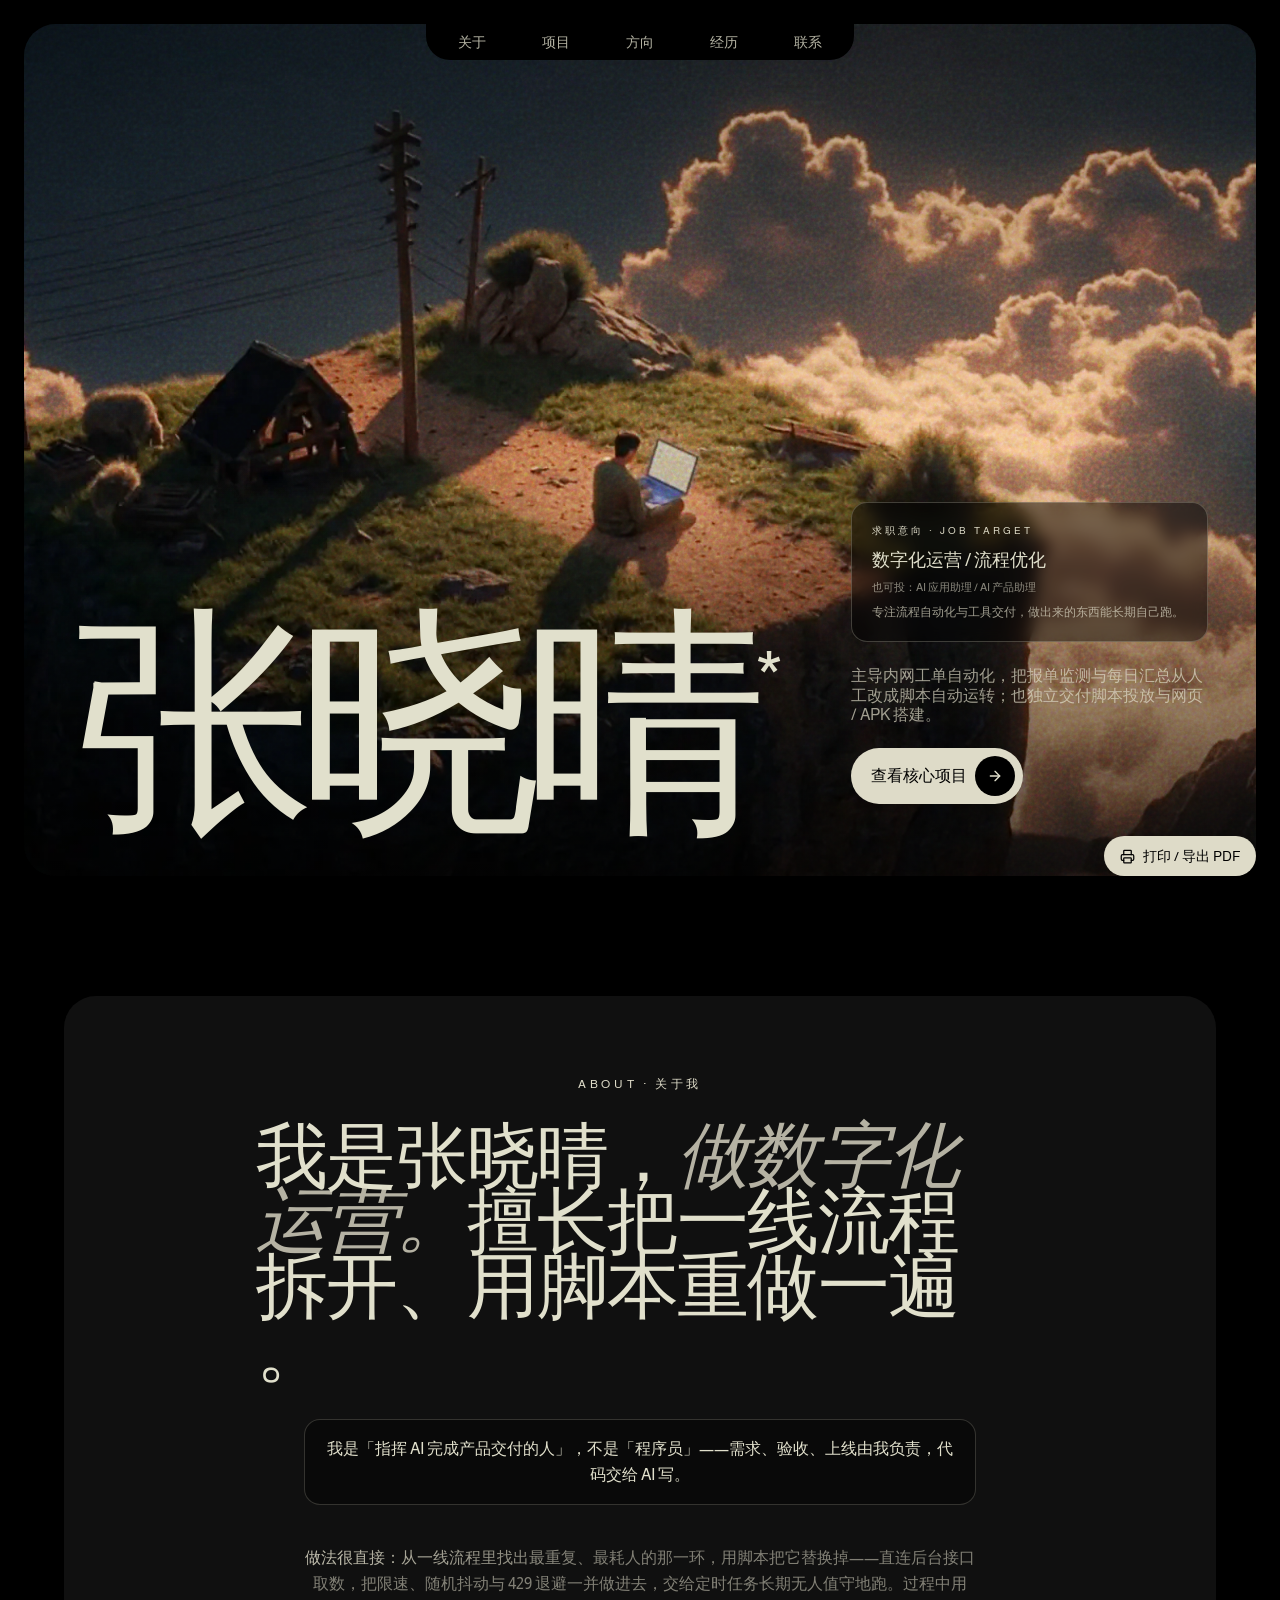
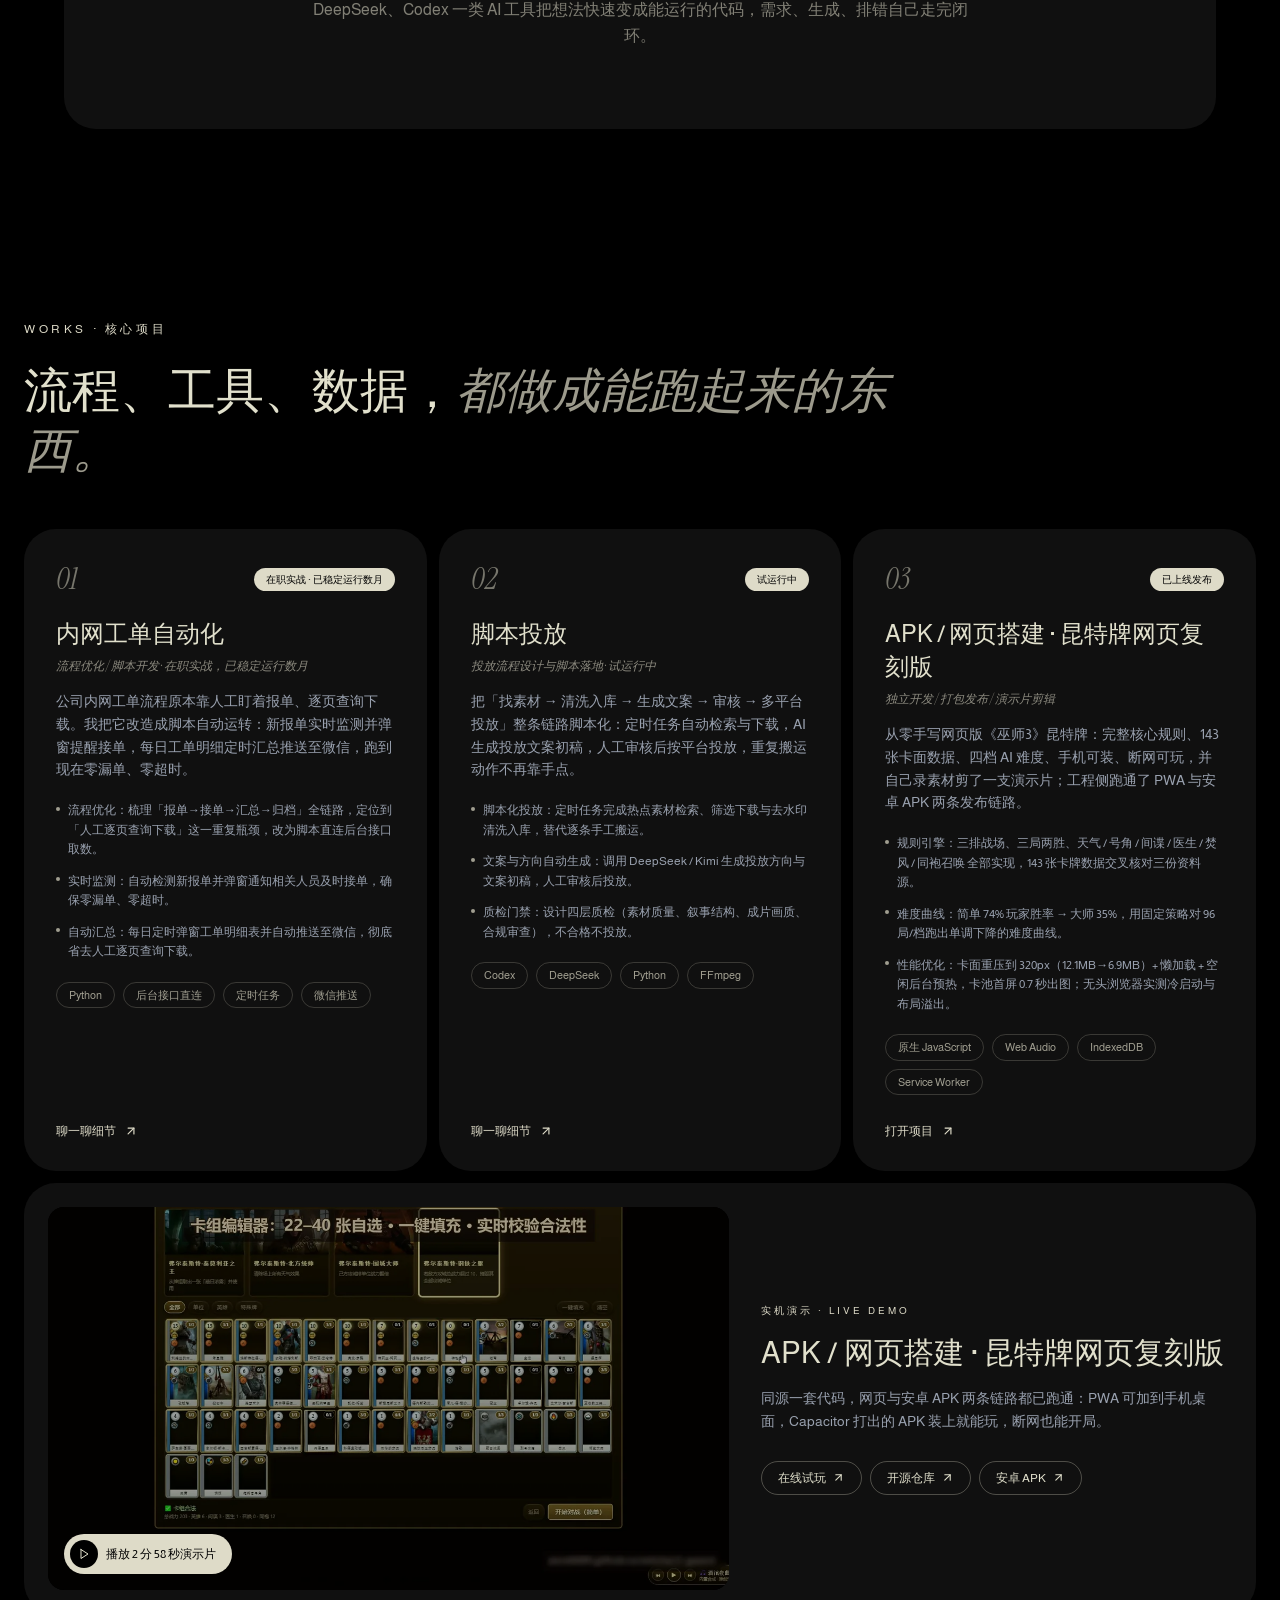
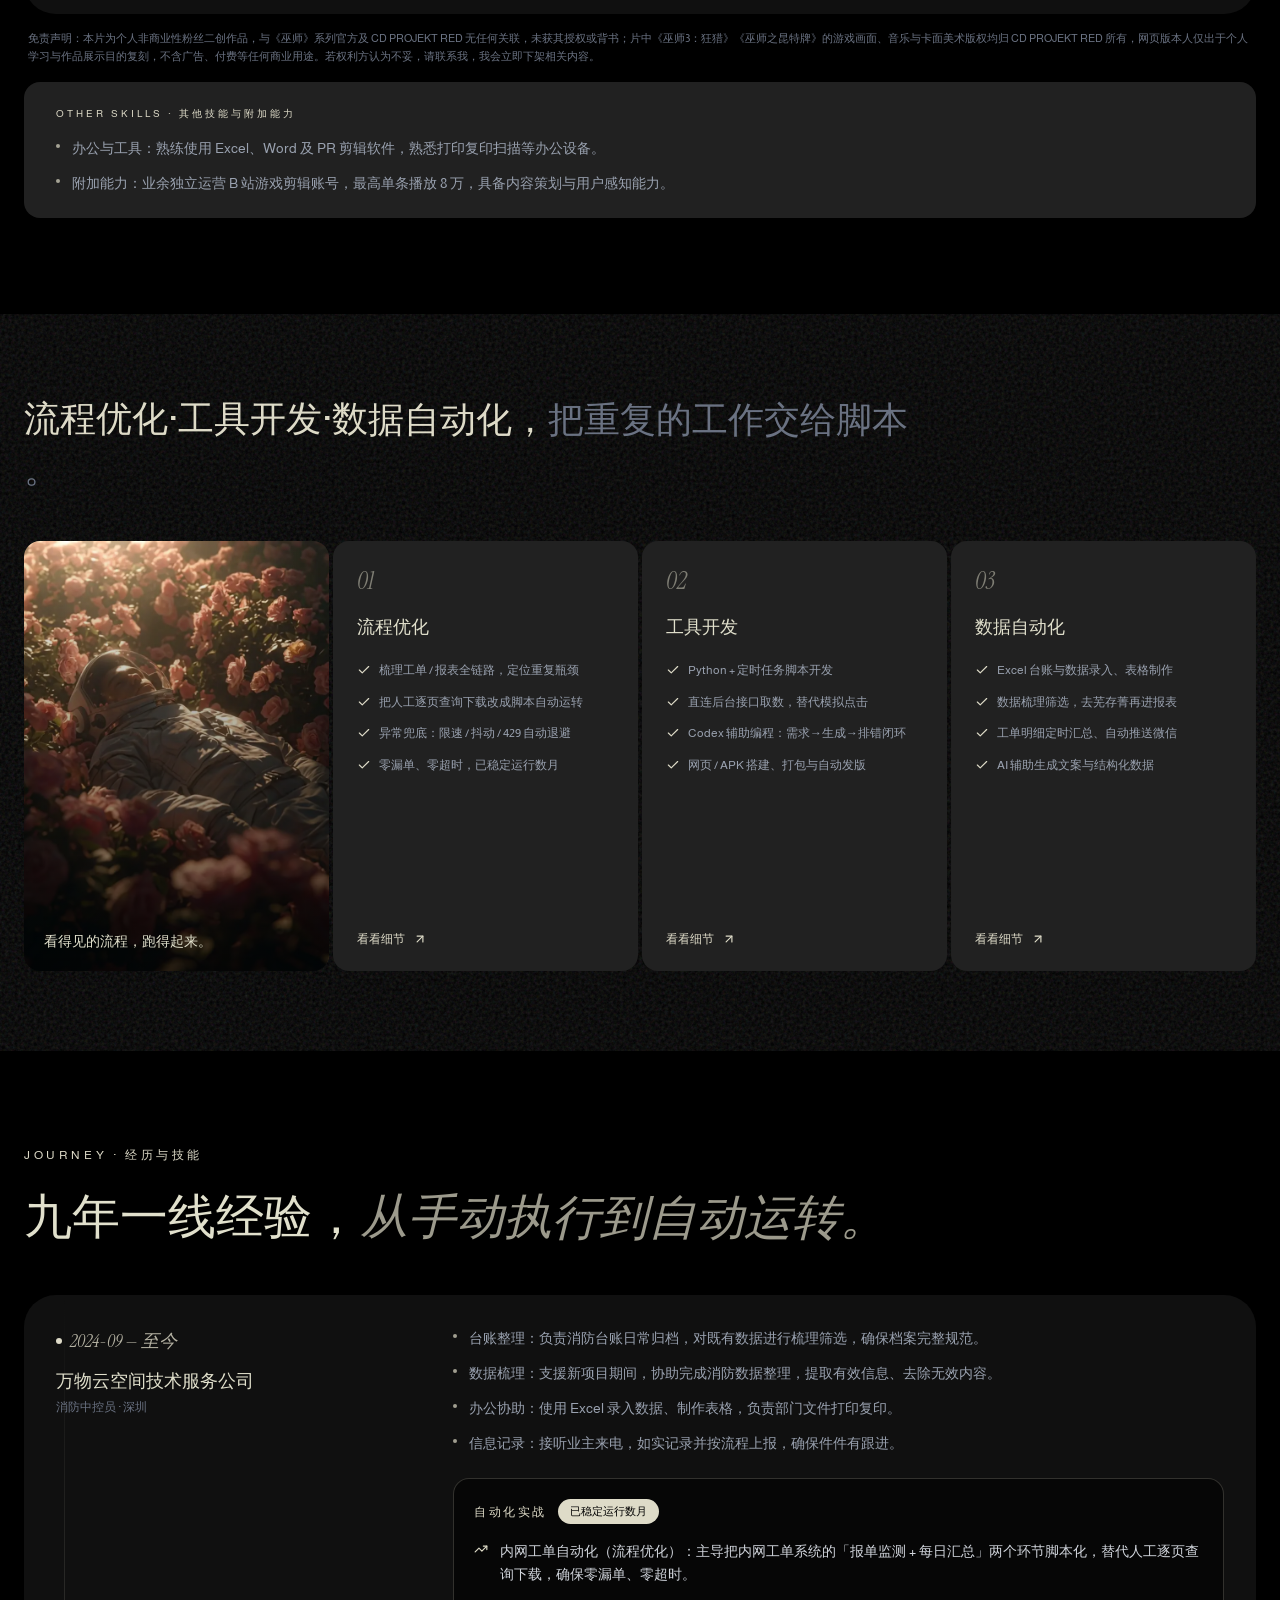
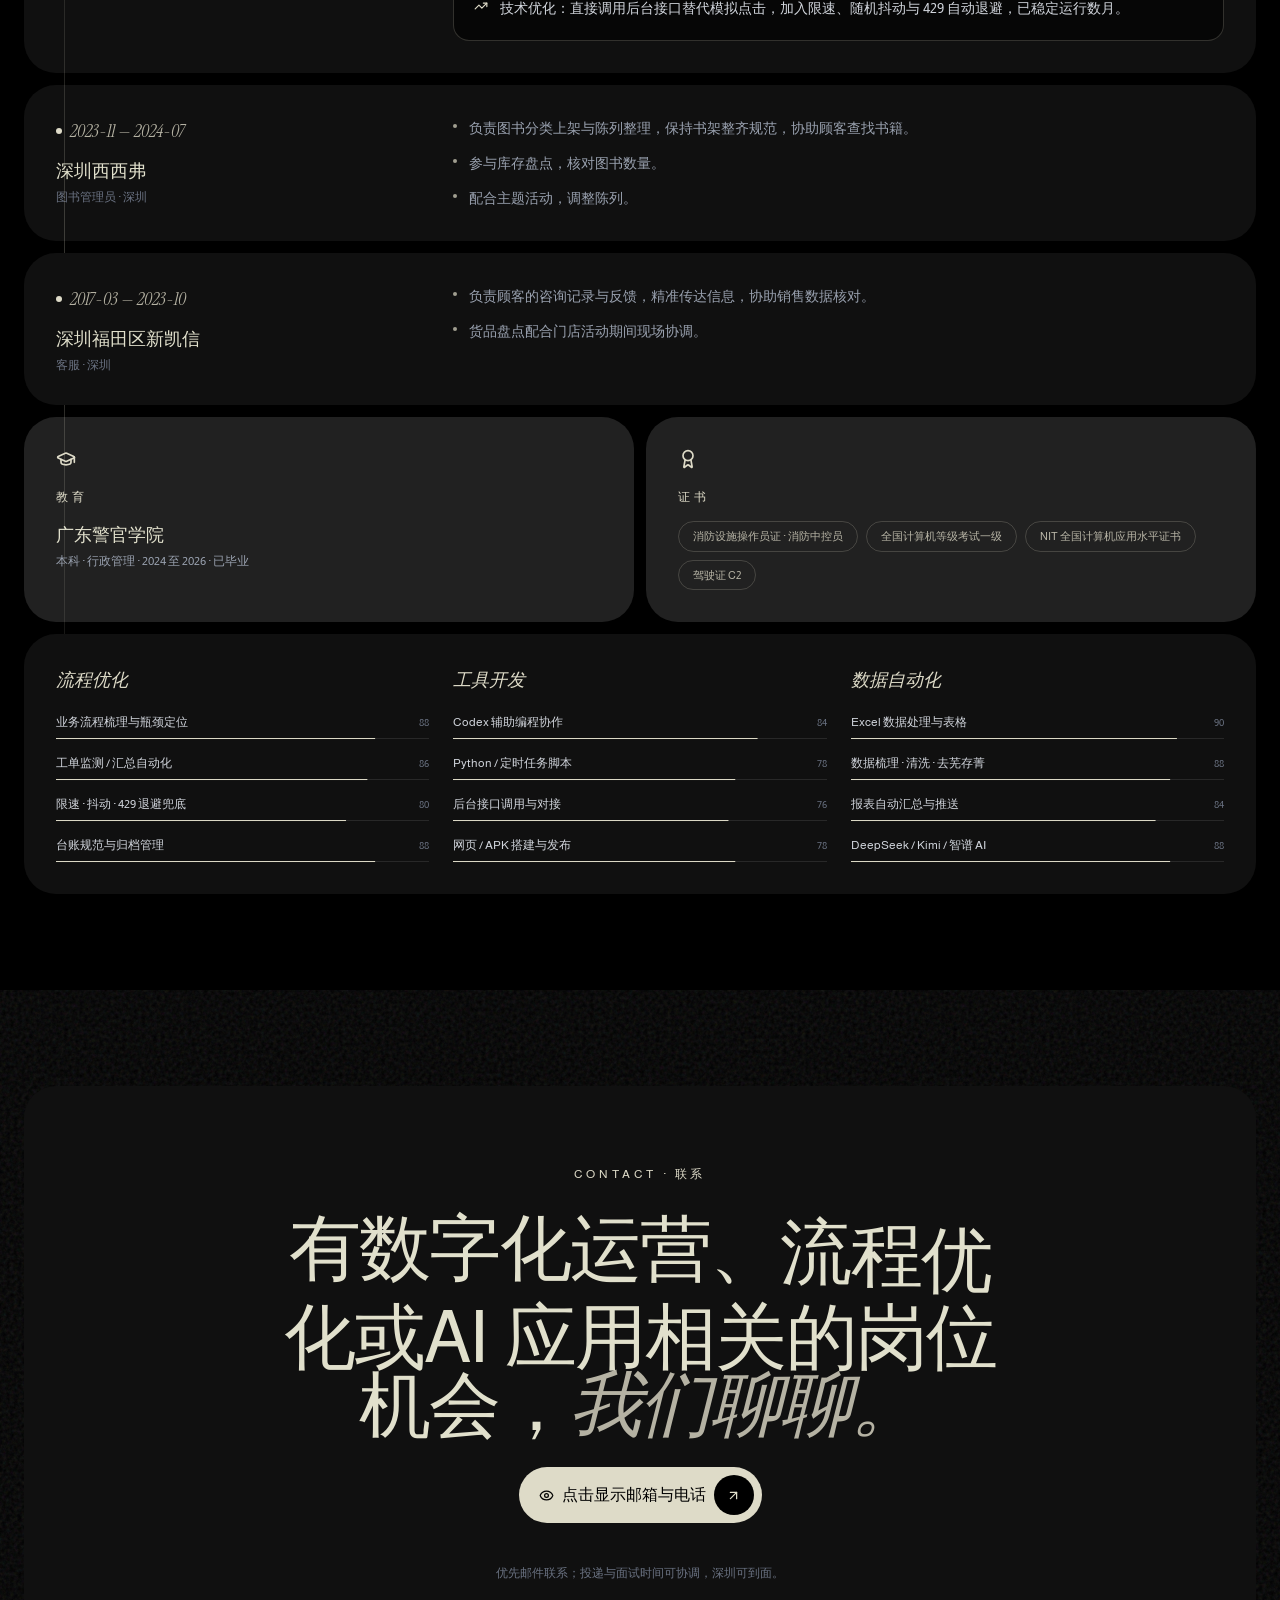
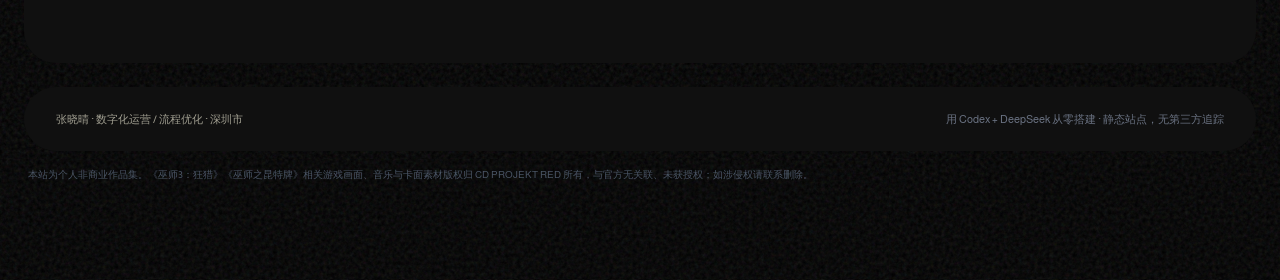
==== commit a93c1d56: "resume copy fix: drop the official-card-art claim; use card-data wording (matches the bilibili copy)" ====
--- a/index.html
+++ b/index.html
@@ -22,7 +22,7 @@
     />
     <meta name="theme-color" content="#000000" />
     <link rel="icon" type="image/svg+xml" href="./favicon.svg" />
-    <script type="module" crossorigin src="./assets/index-7EC640oF.js"></script>
+    <script type="module" crossorigin src="./assets/index-REqxM3iA.js"></script>
     <link rel="stylesheet" crossorigin href="./assets/index-CyxgOv81.css">
   </head>
   <body>
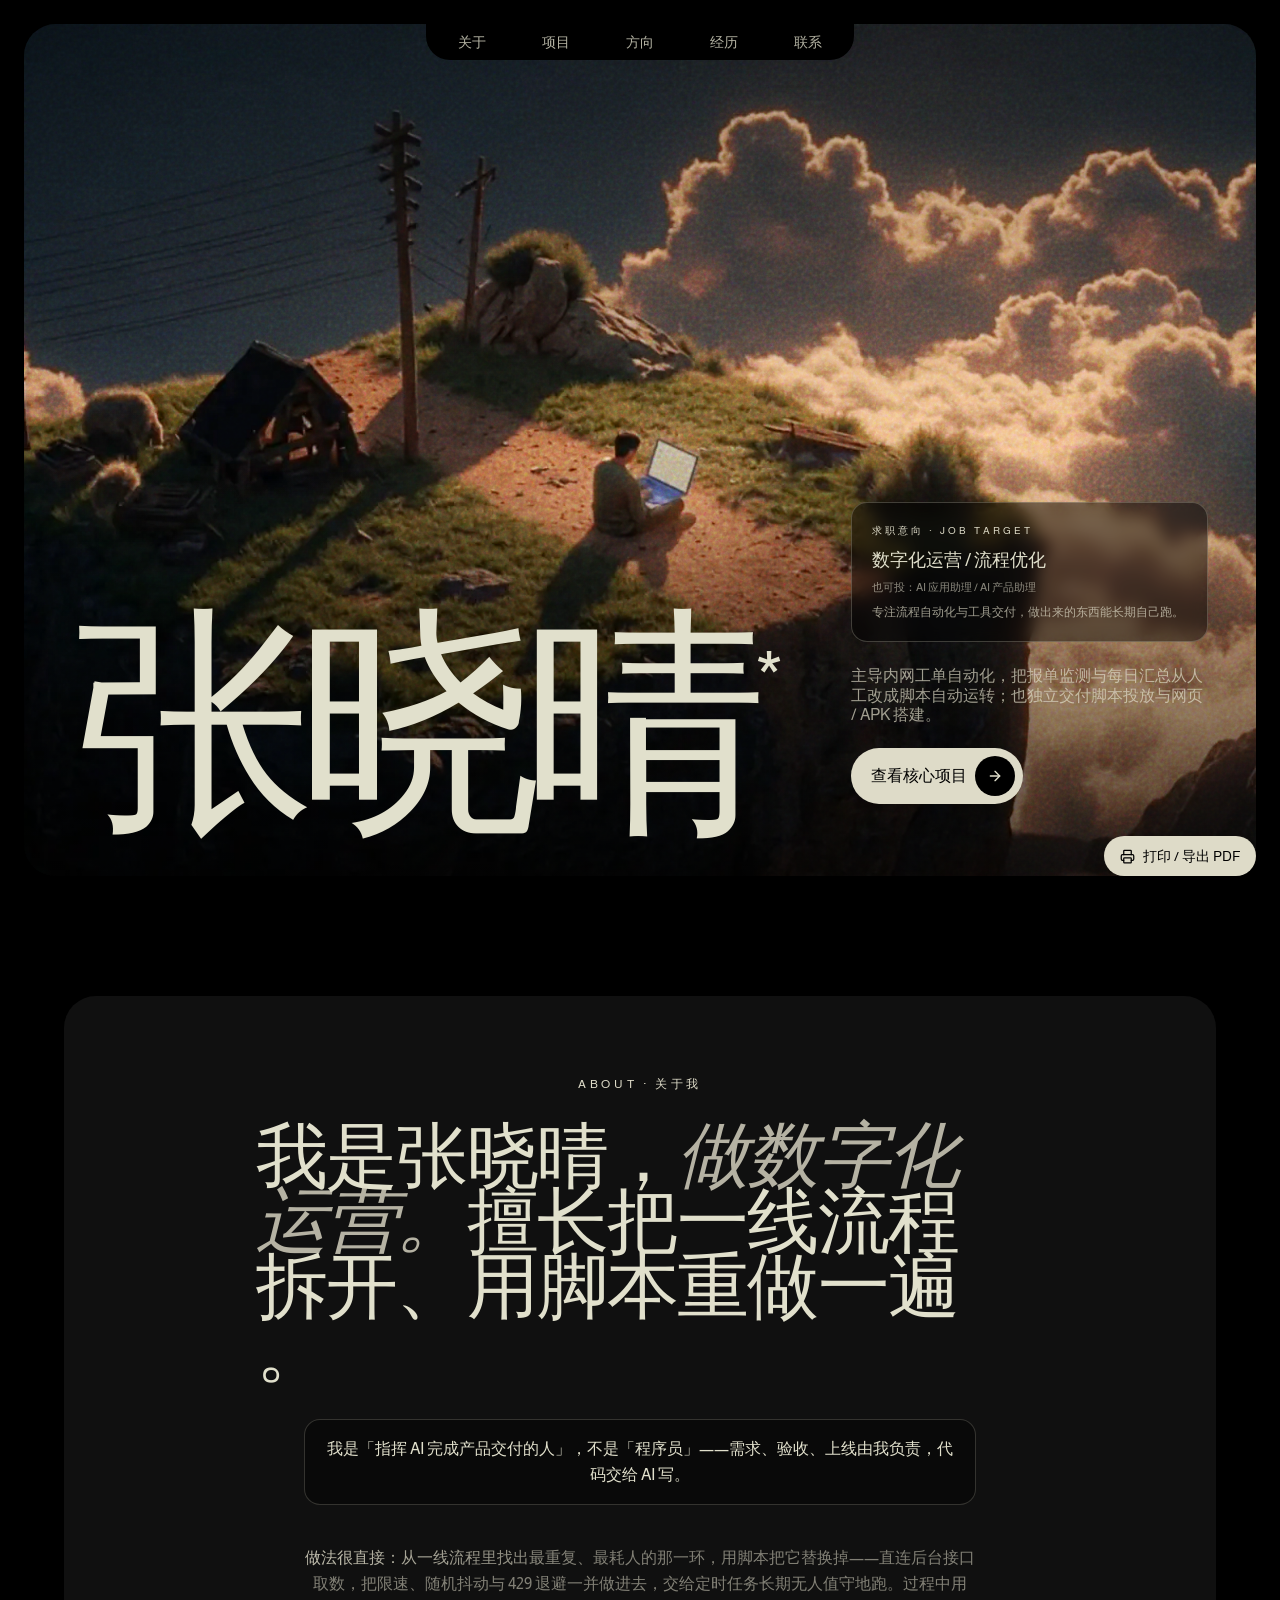
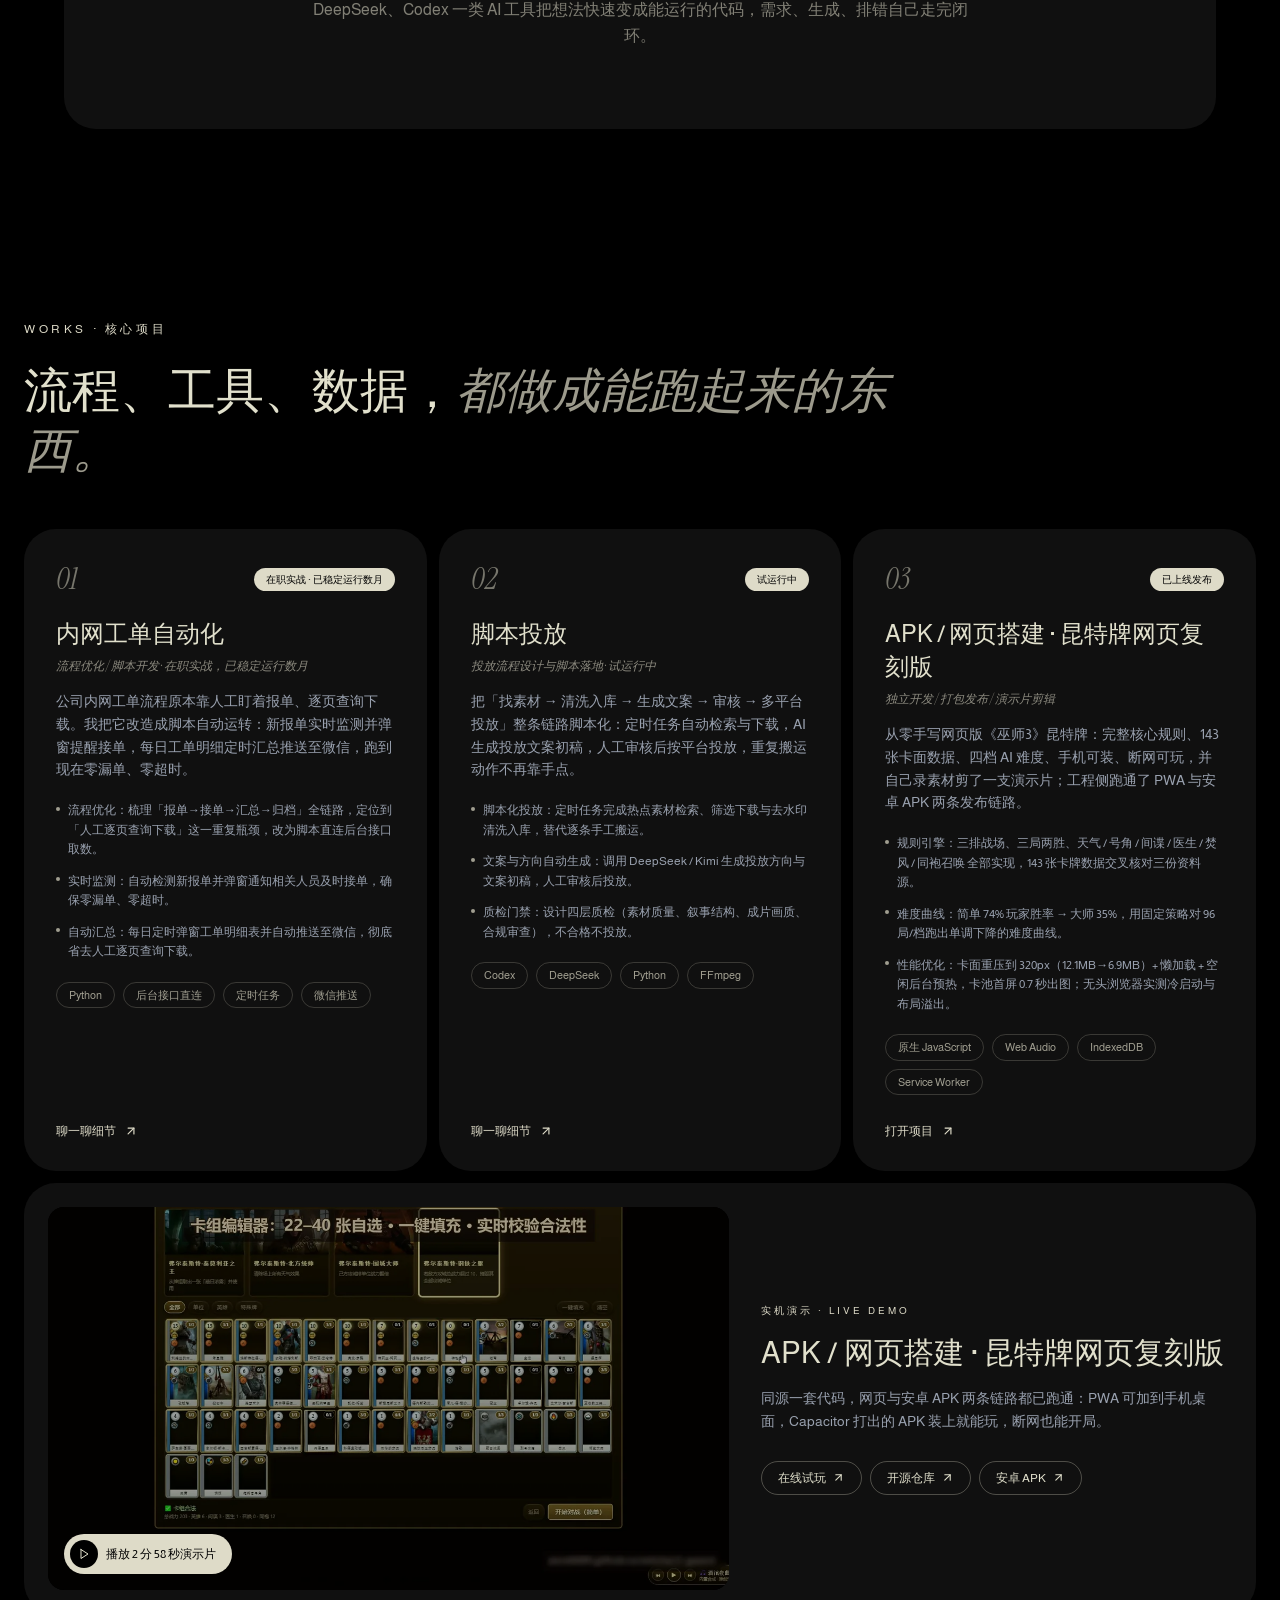
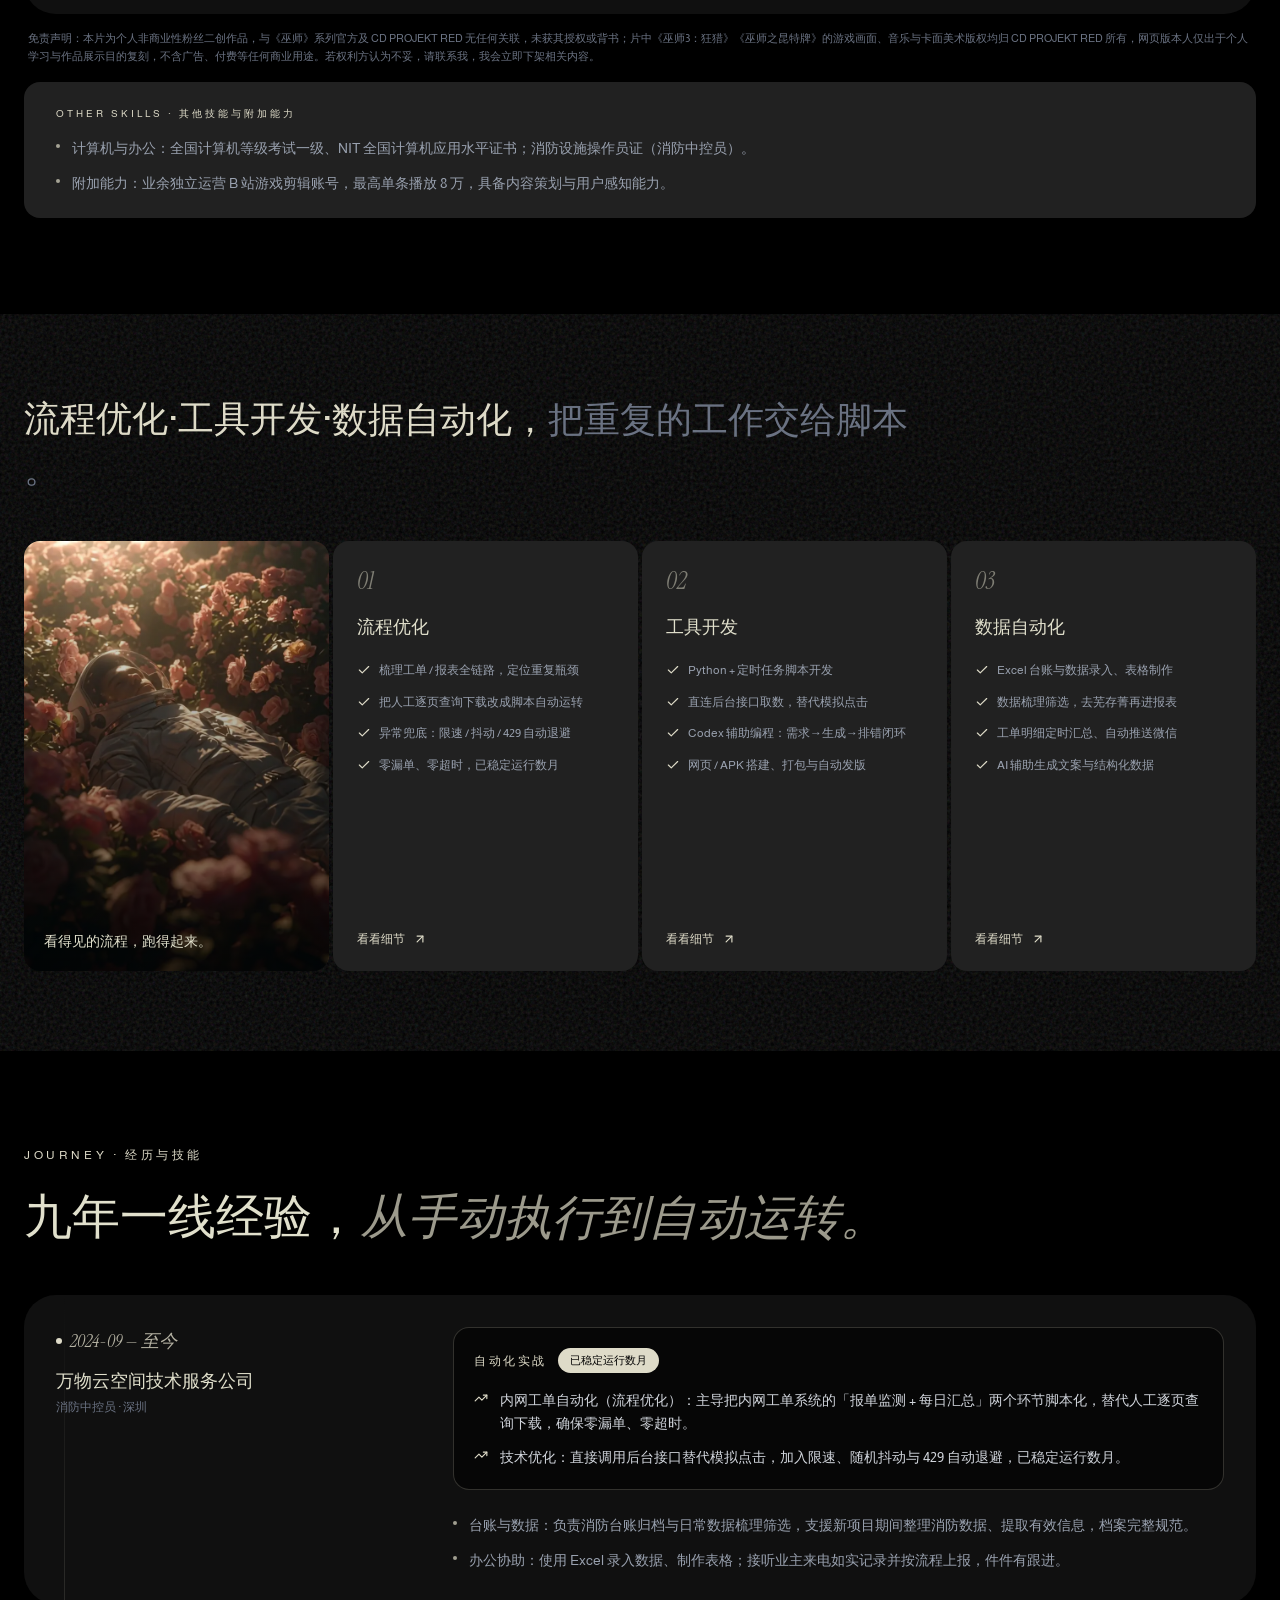
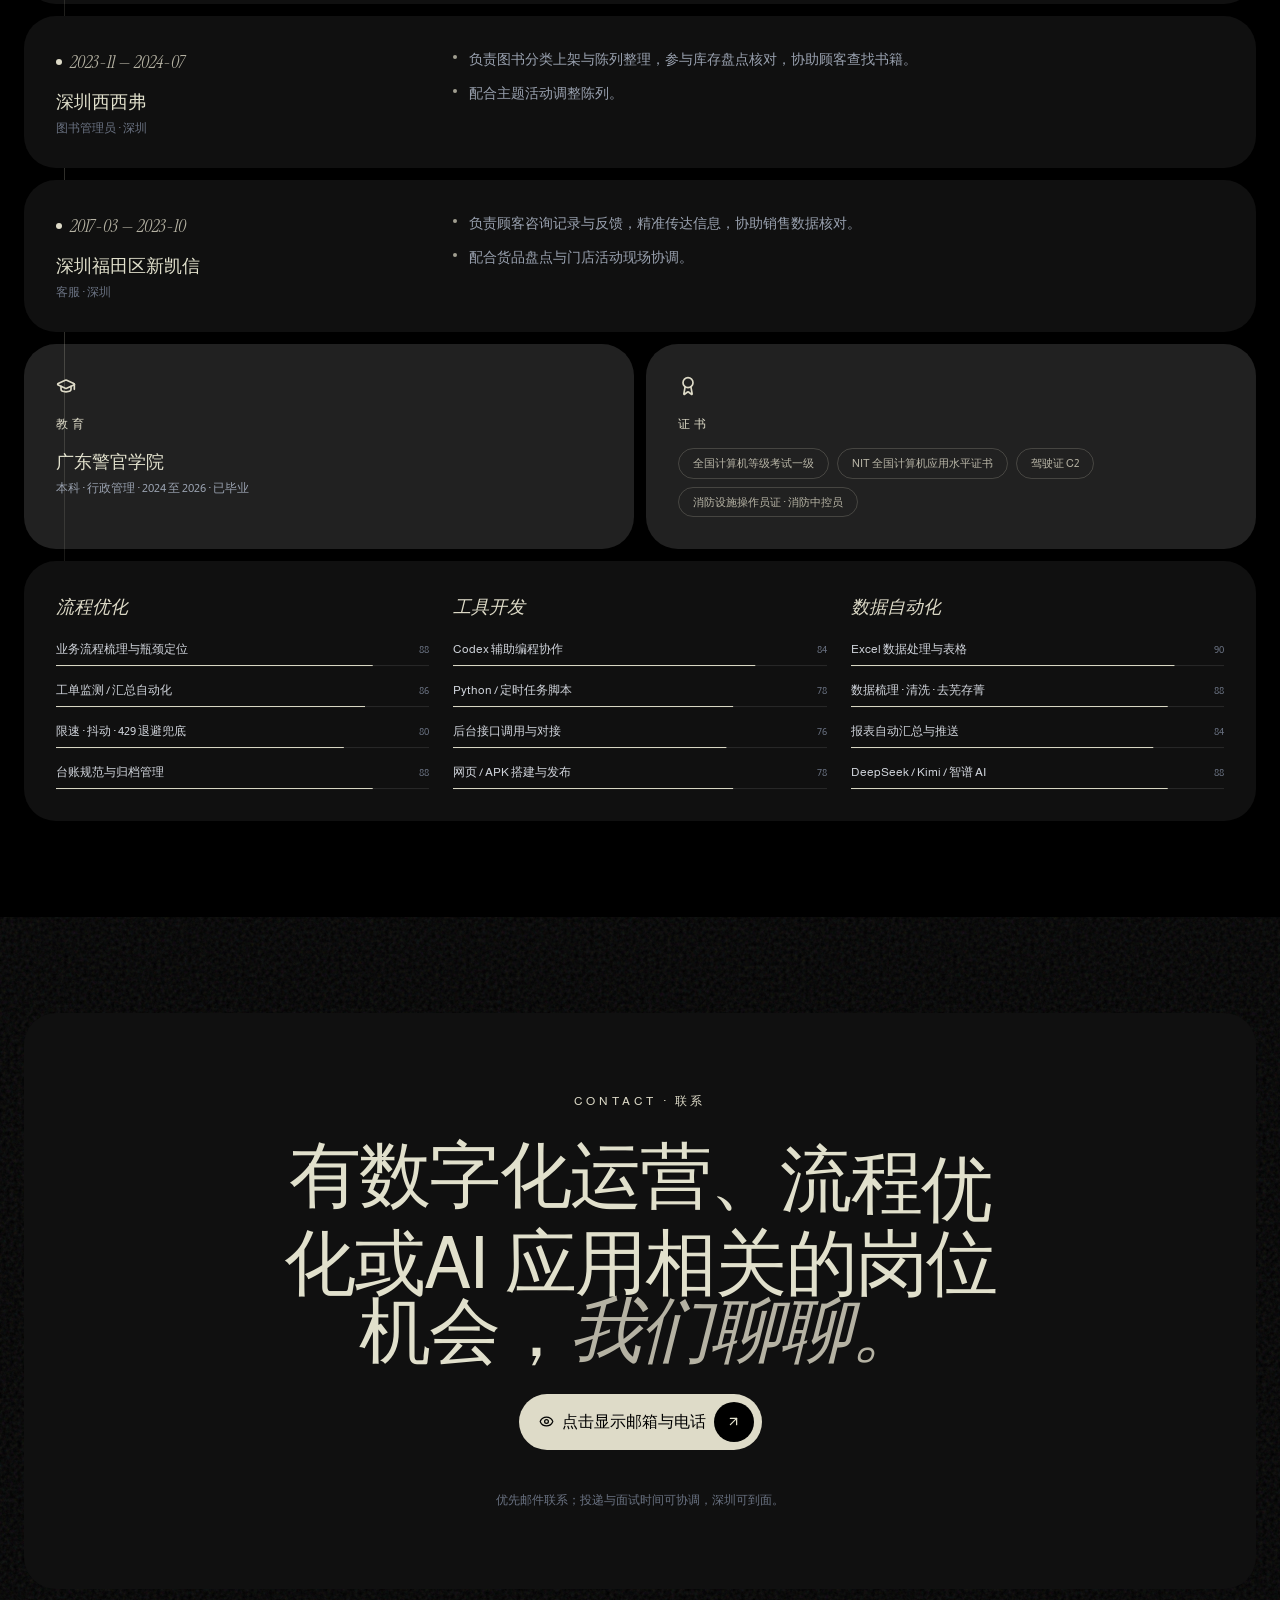
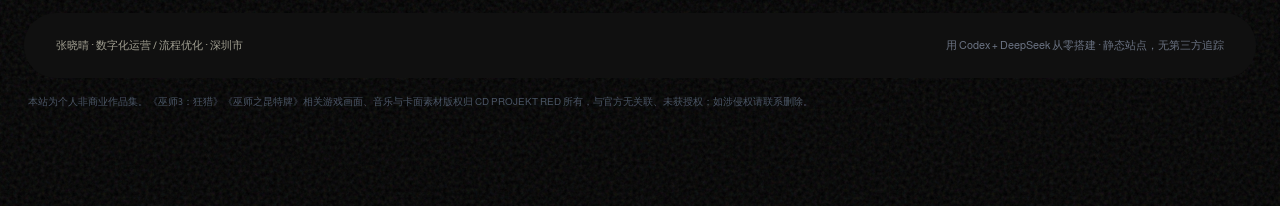
==== commit 83c2b45d: "resume: HR feedback pass - put automation/process-optimization bullets first in the current job, con" ====
--- a/index.html
+++ b/index.html
@@ -22,7 +22,7 @@
     />
     <meta name="theme-color" content="#000000" />
     <link rel="icon" type="image/svg+xml" href="./favicon.svg" />
-    <script type="module" crossorigin src="./assets/index-REqxM3iA.js"></script>
+    <script type="module" crossorigin src="./assets/index-Lp4M2jIa.js"></script>
     <link rel="stylesheet" crossorigin href="./assets/index-CyxgOv81.css">
   </head>
   <body>
